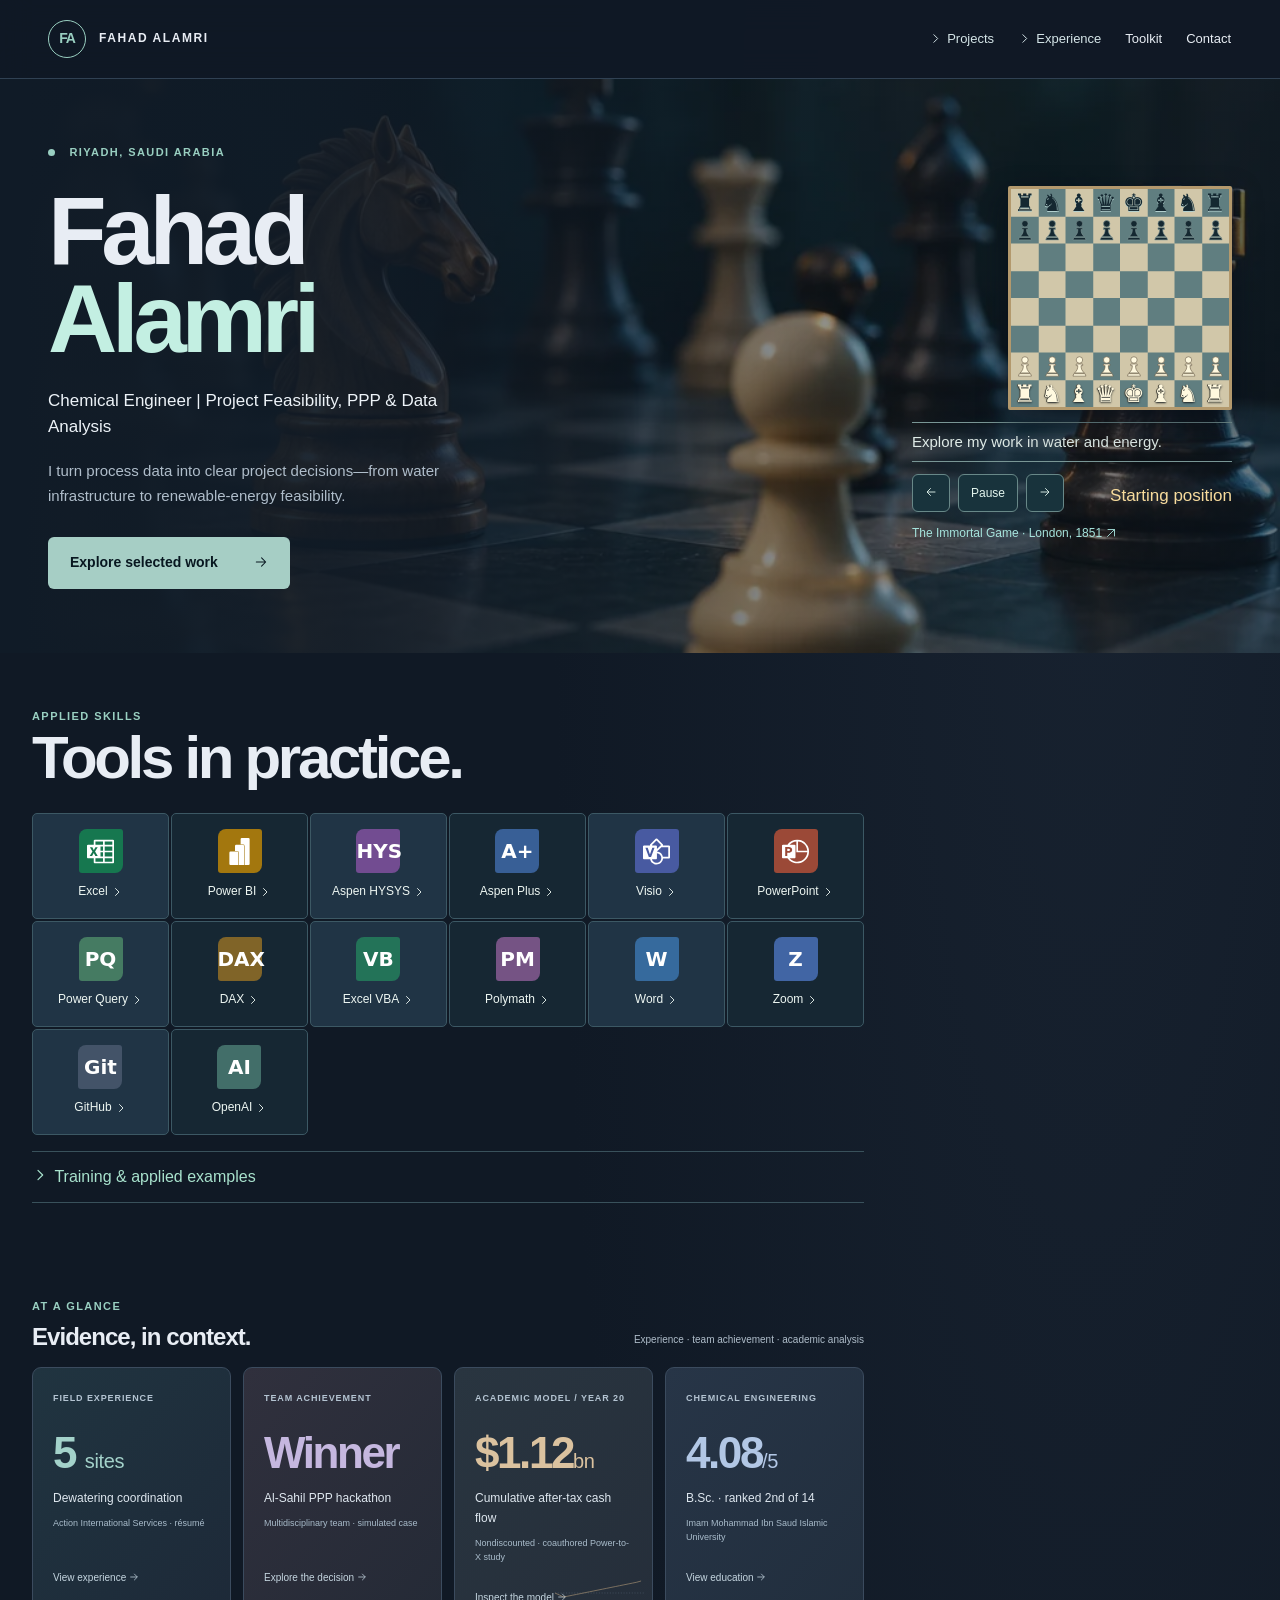
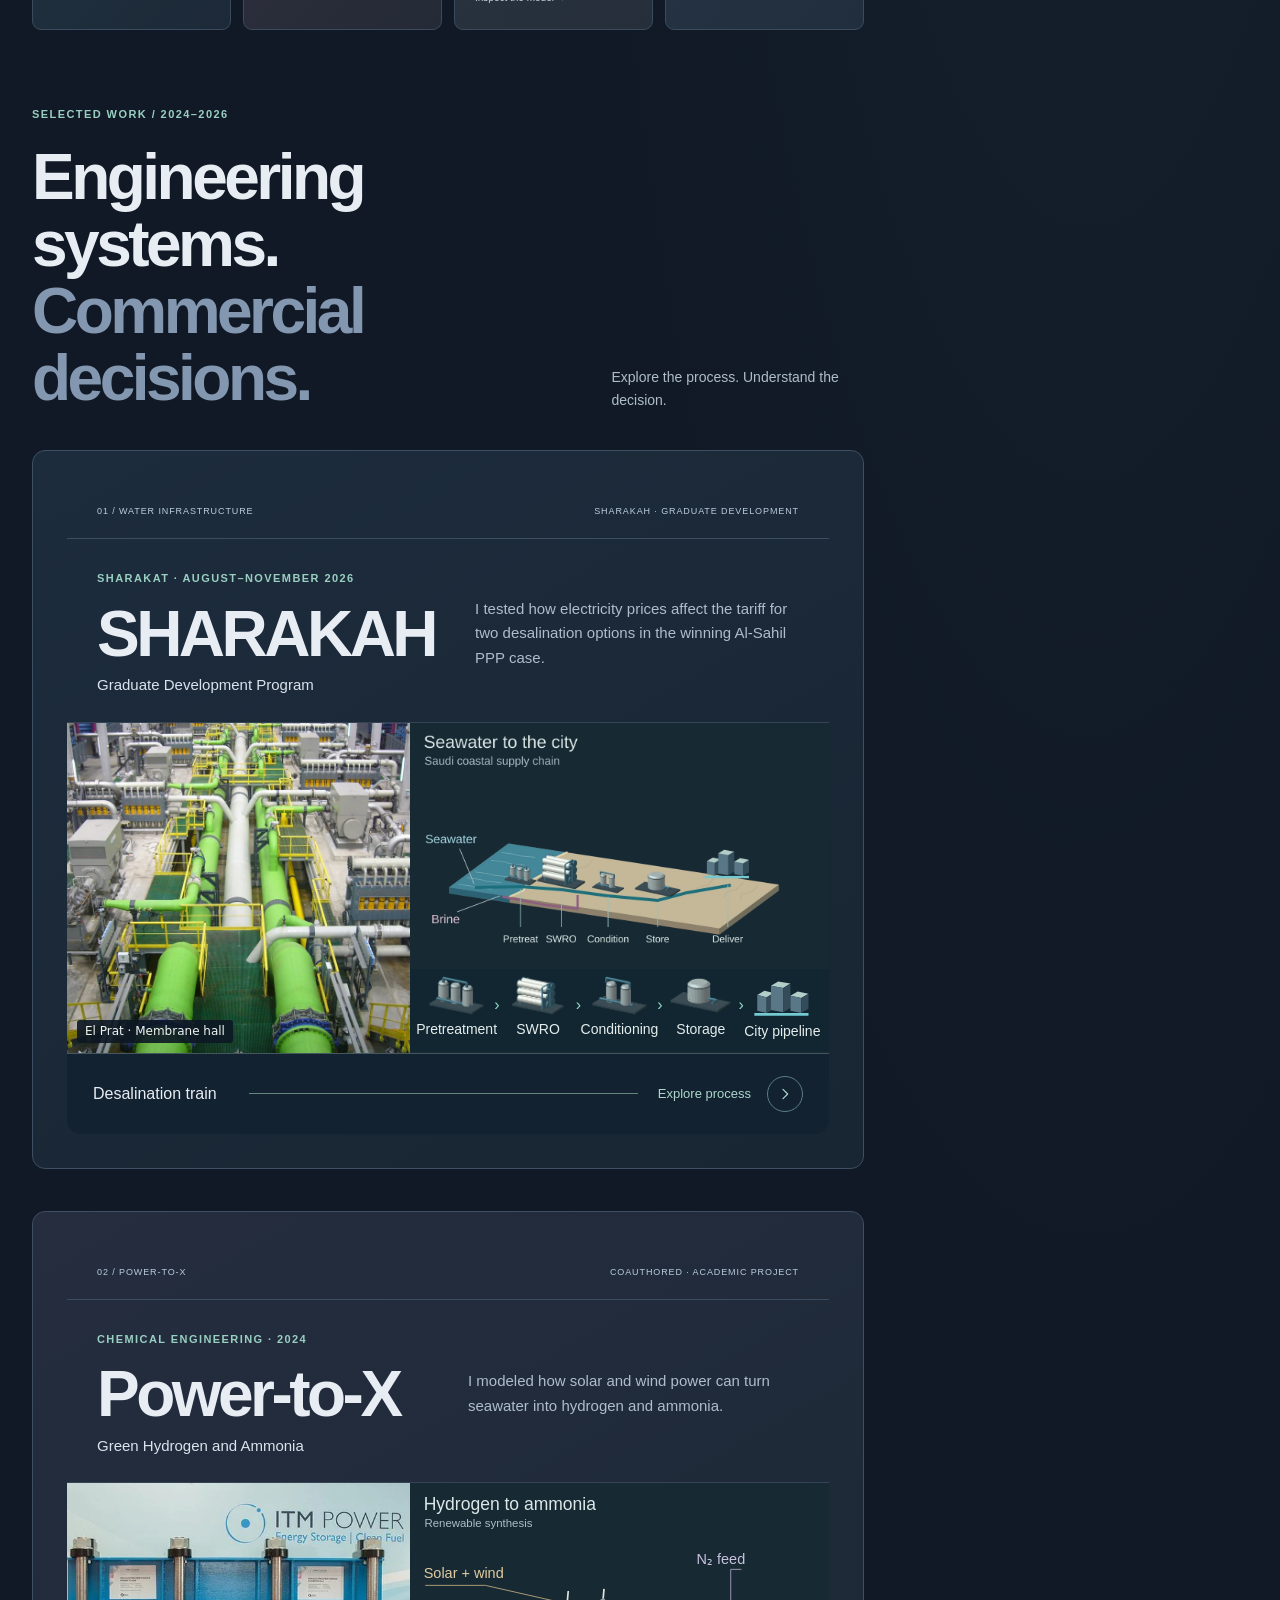
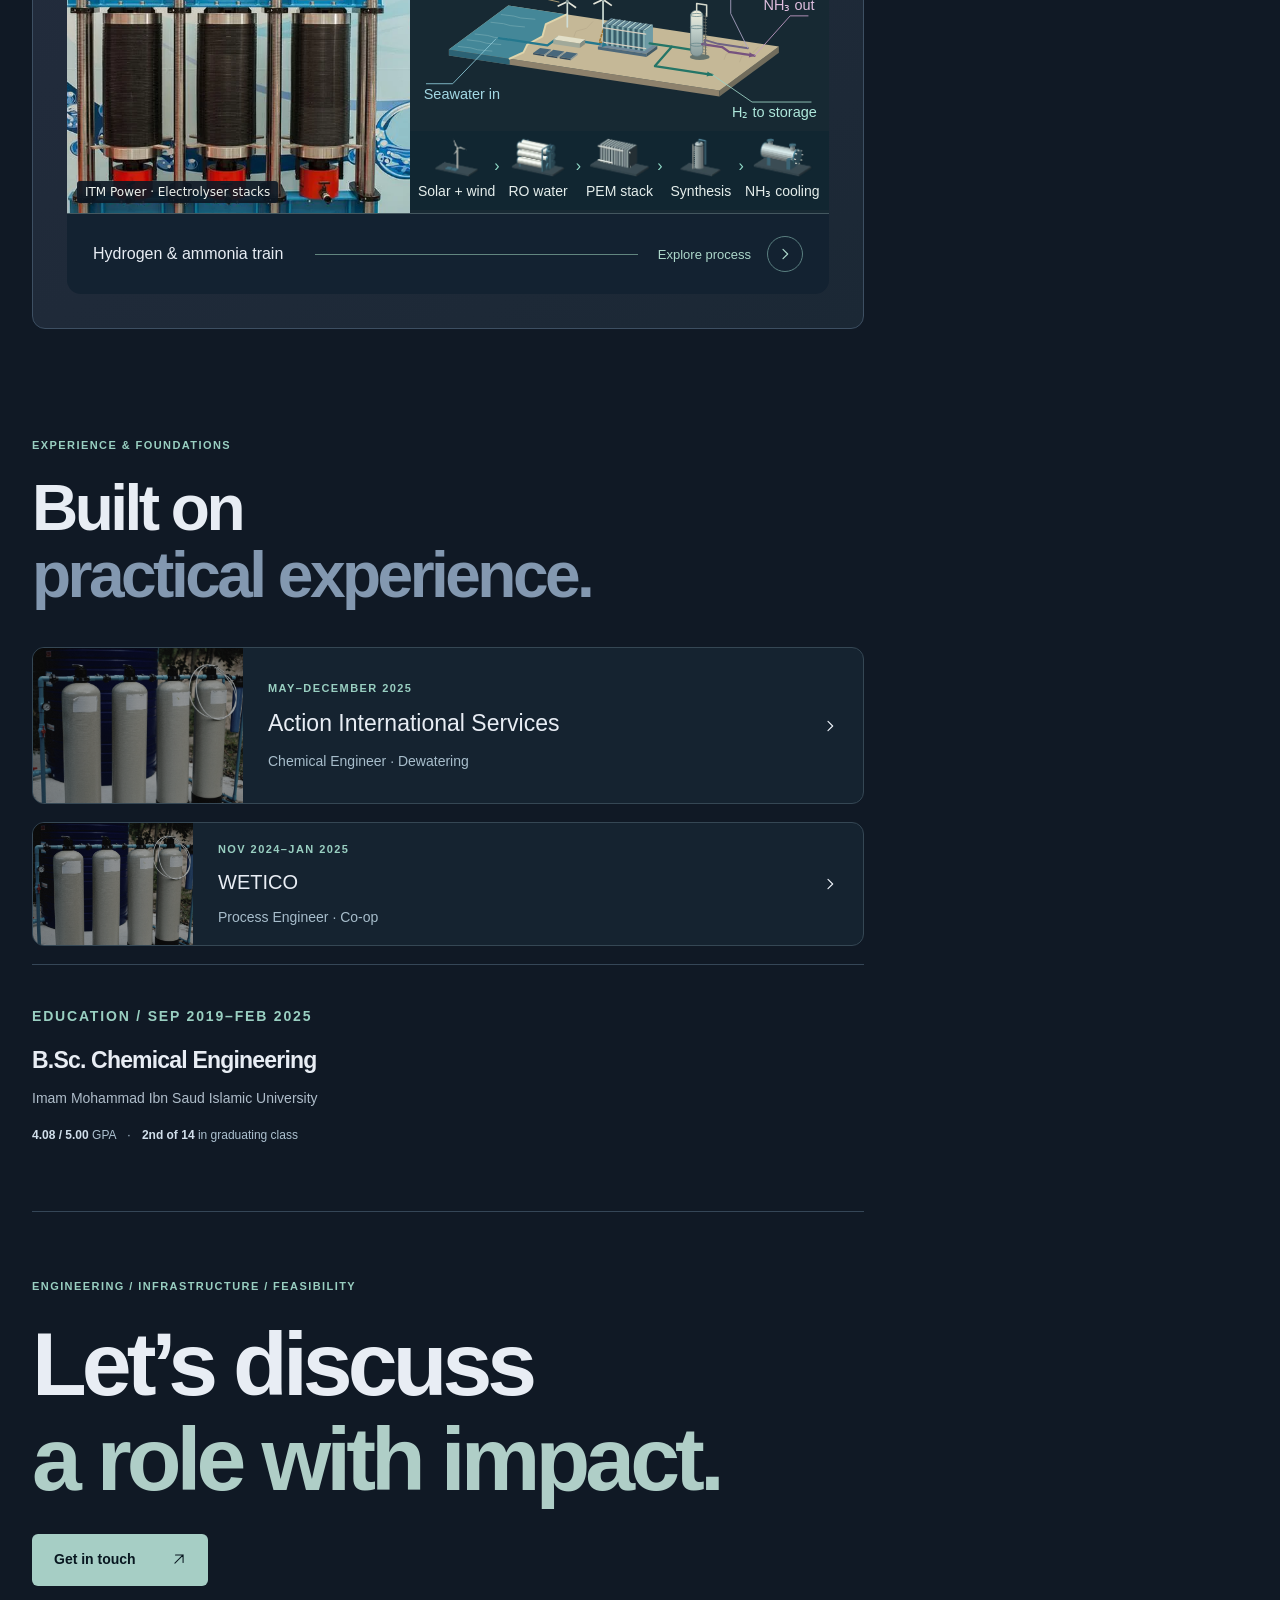
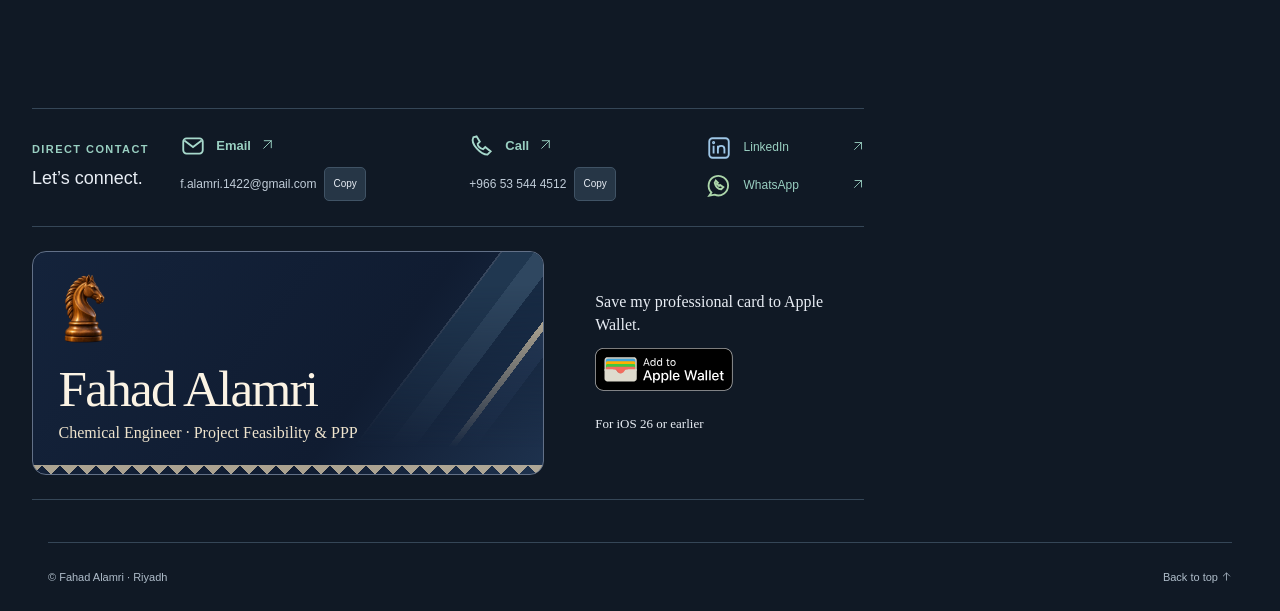
==== index.html @ 78054b1b "Publish signed F-15 Wallet poster and preserve classic iPhone download" ====
<!DOCTYPE html>

<html lang="en"><head><script src="./assets/js/site-config.js"></script><meta charset="utf-8"/><meta content="width=device-width,initial-scale=1,viewport-fit=cover" name="viewport"/><meta content="#080f1a" name="theme-color"/><meta content="Fahad Alamri — chemical engineering, water infrastructure, PPP and project feasibility. Explore selected work and interactive case models." name="description"/><title>Fahad Alamri | Portfolio</title><link href="./assets/css/portfolio.css" rel="stylesheet"/><script defer="" src="./assets/js/explorers.js"></script><link href="./assets/css/executive.css" rel="stylesheet"/><script defer="" src="./assets/study/equipment.js"></script><link href="./assets/icons/knight-180.png" rel="apple-touch-icon" sizes="180x180"/><link href="./assets/icons/favicon-32.png?v=fa2" rel="icon" sizes="32x32" type="image/png"/><link href="./assets/icons/favicon.svg?v=fa2" rel="icon" sizes="any" type="image/svg+xml"/><link href="./site.webmanifest?v=knight1" rel="manifest"/><meta content="Fahad Alamri" name="apple-mobile-web-app-title"/><meta content="website" property="og:type"/><meta content="Fahad Alamri" property="og:site_name"/><meta content="Engineering, infrastructure &amp; feasibility" property="og:title"/><meta content="Explore Fahad Alamri’s work in water infrastructure, PPP feasibility and Power-to-X through interactive process maps and case models." property="og:description"/><meta content="https://fahad-alamri-e.github.io/F.A-Portfolio/" property="og:url"/><meta content="https://fahad-alamri-e.github.io/F.A-Portfolio/assets/atlas/chess-1024.webp" property="og:image"/><meta content="1024" property="og:image:width"/><meta content="508" property="og:image:height"/><meta content="Chess pieces on a board in midgame" property="og:image:alt"/><meta content="summary_large_image" name="twitter:card"/><meta content="Fahad Alamri · Engineering &amp; Feasibility" name="twitter:title"/><meta content="https://fahad-alamri-e.github.io/F.A-Portfolio/assets/atlas/chess-1024.webp" name="twitter:image"/><link href="./assets/css/motion.css" rel="stylesheet"/><script defer="" src="./assets/atlas/models.js"></script><link rel="stylesheet" href="./assets/atlas/coastal.css"><link rel="stylesheet" href="./assets/study/refined.css?v=menu1"><script defer src="./assets/study/refined.js?v=menu1"></script><link rel="stylesheet" href="./assets/wallet/card.css?v=knight1">
</head>
<body id="top"><a class="skip" href="#main">Skip to content</a><div aria-hidden="true" class="scroll-object"><svg viewBox="0 0 300 300"><g fill="none" id="scroll-geometry" stroke="currentColor" stroke-width="1.5"><path d="m150 35 95 55v110l-95 55-95-55V90Zm0 0v110m95-55-95 55-95-55m95 55v110"></path><circle cx="150" cy="145" r="90"></circle><path d="M40 230Q90 60 150 145T260 60"></path></g><text fill="currentColor" font-size="18" id="scroll-equation" x="35" y="285">Σṁin − Σṁout = dM/dt</text></svg></div><header><a aria-label="Fahad Alamri, top" class="brand" href="#top"><span class="monogram">FA</span><span>FAHAD ALAMRI</span></a><button class="mobile-menu" type="button" aria-label="Open menu" aria-expanded="false" aria-controls="portfolio-nav"><svg class="ui-icon icon-menu" aria-hidden="true" focusable="false"><use href="./assets/study/navigation.svg#menu"></use></svg><svg class="ui-icon icon-close" aria-hidden="true" focusable="false"><use href="./assets/study/navigation.svg#close"></use></svg></button><nav id="portfolio-nav" aria-label="Main navigation"><details><summary><svg class="ui-icon icon-chevron" aria-hidden="true" focusable="false"><use href="./assets/study/navigation.svg#chevron"></use></svg>Projects</summary><div><a data-open-project href="#sharakah">Al-Sahil PPP</a><a data-open-project href="#power-to-x">Power-to-X</a></div></details><details><summary><svg class="ui-icon icon-chevron" aria-hidden="true" focusable="false"><use href="./assets/study/navigation.svg#chevron"></use></svg>Experience</summary><div><a href="#action">Action International</a><a href="#wetico">WETICO</a></div></details><a href="#toolkit">Toolkit</a><a href="#contact">Contact</a></nav></header>
<main id="main"><section class="hero wrap match-hero"><div><p class="eyebrow"><span class="dot"></span> RIYADH, SAUDI ARABIA</p><h1>Fahad<br/><span>Alamri</span></h1><p class="headline">Chemical Engineer | Project Feasibility, PPP &amp; Data Analysis</p><p class="intro">I turn process data into clear project decisions—from water infrastructure to renewable-energy feasibility.</p><a class="button primary" href="#work">Explore selected work <span><svg class="ui-icon icon-right" aria-hidden="true" focusable="false"><use href="./assets/study/navigation.svg#right"></use></svg></span></a></div><aside class="replay"><div id="board" role="img" aria-label="Chess replay"></div><p class="hero-caption">Explore my work in water and energy.</p><div class="playbar"><button id="prev" aria-label="Previous move"><svg class="ui-icon icon-left" aria-hidden="true" focusable="false"><use href="./assets/study/navigation.svg#left"></use></svg></button><button id="toggle">Pause</button><button id="next" aria-label="Next move"><svg class="ui-icon icon-right" aria-hidden="true" focusable="false"><use href="./assets/study/navigation.svg#right"></use></svg></button><output id="notation"></output></div><a class="game-credit" href="https://www.chessworld.net/chessclubs/openingguide/immortal-game.asp">The Immortal Game · London, 1851 <svg class="ui-icon icon-external" aria-hidden="true" focusable="false"><use href="./assets/study/navigation.svg#external"></use></svg></a></aside></section>
<section class="wrap workshop" id="toolkit"><p class="eyebrow">APPLIED SKILLS</p><h2>Tools in practice.</h2><div class="toolgrid"></div><details class="training-note" id="training"><summary><svg class="ui-icon icon-chevron" aria-hidden="true" focusable="false"><use href="./assets/study/navigation.svg#chevron"></use></svg>Training &amp; applied examples</summary><p>PPP, contract and procurement management, and financial modeling with Excel and Power BI.</p><p>Five Zoom sessions covered Excel, Power BI, data analysis, reporting and dashboards.</p><dl><dt>Transactions tracker</dt><dd>Excel VBA timestamps, row controls and monthly status totals.</dd><dt>Workplace risk</dt><dd>A 5 × 5 likelihood–severity matrix for comparing initial and residual risk.</dd><dt>AI providers</dt><dd>OpenAI · Anthropic · Google</dd></dl></details></section><section aria-labelledby="snapshot-title" class="executive wrap"><div class="dashboard-top"><div><p class="eyebrow">AT A GLANCE</p><h2 id="snapshot-title">Evidence, in context.</h2></div><p>Experience · team achievement · academic analysis</p></div><div class="bento"><a class="bento-card experience-proof" href="#experience"><span class="micro-label">FIELD EXPERIENCE</span><strong>5 <small>sites</small></strong><p>Dewatering coordination</p><span class="source-note">Action International Services · résumé</span><span class="card-link">View experience <svg class="ui-icon icon-right" aria-hidden="true" focusable="false"><use href="./assets/study/navigation.svg#right"></use></svg></span></a><a class="bento-card award-proof" href="#sharakah"><span class="micro-label">TEAM ACHIEVEMENT</span><strong>Winner</strong><p>Al-Sahil PPP hackathon</p><span class="source-note">Multidisciplinary team · simulated case</span><span class="card-link">Explore the decision <svg class="ui-icon icon-right" aria-hidden="true" focusable="false"><use href="./assets/study/navigation.svg#right"></use></svg></span></a><a class="bento-card model-proof" href="#power-to-x"><span class="micro-label">ACADEMIC MODEL / YEAR 20</span><strong>$1.12<small>bn</small></strong><p>Cumulative after-tax cash flow</p><span class="source-note">Nondiscounted · coauthored Power-to-X study</span><svg aria-hidden="true" class="mini-trend" viewBox="0 0 230 45"><path class="zero" d="M0 32.70H230"></path><path d="M0.00,32.78 11.00,37.69 22.00,43.00 33.00,40.78 44.00,38.55 55.00,36.33 66.00,34.11 77.00,31.88 88.00,29.66 99.00,27.44 110.00,25.21 121.00,22.99 132.00,20.77 143.00,18.54 154.00,16.32 165.00,14.10 176.00,11.87 187.00,9.65 198.00,7.43 209.00,5.20 220.00,2.00"></path></svg><span class="card-link">Inspect the model <svg class="ui-icon icon-right" aria-hidden="true" focusable="false"><use href="./assets/study/navigation.svg#right"></use></svg></span></a><a class="bento-card education-proof" href="#education"><span class="micro-label">CHEMICAL ENGINEERING</span><strong>4.08<small>/5</small></strong><p>B.Sc. · ranked 2nd of 14</p><span class="source-note">Imam Mohammad Ibn Saud Islamic University</span><span class="card-link">View education <svg class="ui-icon icon-right" aria-hidden="true" focusable="false"><use href="./assets/study/navigation.svg#right"></use></svg></span></a></div></section>
<section class="work wrap" id="work"><div class="section-heading"><div><p class="eyebrow">SELECTED WORK / 2024–2026</p><h2>Engineering systems.<br/><span class="muted">Commercial decisions.</span></h2></div><p>Explore the process. Understand the decision.</p></div>
<article class="project water" id="sharakah"><div class="project-overline"><span>01 / WATER INFRASTRUCTURE</span><span>SHARAKAH · GRADUATE DEVELOPMENT</span></div><div class="project-intro"><div><p class="eyebrow">SHARAKAT · AUGUST–NOVEMBER 2026</p><h3>SHARAKAH</h3><p class="subtitle">Graduate Development Program</p></div><div><p>I tested how electricity prices affect the tariff for two desalination options in the winning Al-Sahil PPP case.</p><div class="tags"><span>PPP feasibility</span><span>Excel modeling</span><span>Power BI</span></div></div></div>
<details class="project-expand" id="water-case"><summary class="project-cover"><span class="cover-media"><img loading="lazy" decoding="async" width="960" height="720" src="./assets/atlas/el-prat-960.webp" srcset="./assets/atlas/el-prat-480.webp 480w, ./assets/atlas/el-prat-960.webp 960w" sizes="(max-width:650px) 94vw, 540px" alt="Reverse osmosis pressure vessels and feed piping inside the El Prat desalination plant."><span class="photo-caption">El Prat · Membrane hall</span></span><span class="cover-sculpture"><img width="550" height="320" loading="lazy" decoding="async" src="./assets/study/supply-view.webp" alt="Saudi coastal concept showing seawater entering a reverse-osmosis membrane rack, treated water delivery and brine discharge."><span class="plant-line"><span><img src="./assets/study/pretreat.svg" loading="lazy" alt=""><b>Pretreatment</b></span><span><img src="./assets/study/membrane.svg" loading="lazy" alt=""><b>SWRO</b></span><span><img src="./assets/study/finish.svg" loading="lazy" alt=""><b>Conditioning</b></span><span><img src="./assets/study/delivery.svg" loading="lazy" alt=""><b>Storage</b></span><span><img src="./assets/study/city.svg" loading="lazy" alt=""><b>City pipeline</b></span></span></span><span class="cover-footer"><span>Desalination train</span><span class="cover-action"><span class="closed-word">Explore process</span><span class="open-word">Close process</span><b aria-hidden="true" class="plus"><svg class="ui-icon icon-chevron" aria-hidden="true" focusable="false"><use href="./assets/study/navigation.svg#chevron"></use></svg></b></span></span></summary><div class="project-interior"><section class="scene-reading"><h4>Seawater reverse osmosis</h4><p>Pressurized seawater passes through a membrane bank. The permeate goes to conditioning, storage and delivery to the off-taker. The concentrate carries the rejected salt.</p><details class="scene-notes"><summary><svg class="ui-icon icon-chevron" aria-hidden="true" focusable="false"><use href="./assets/study/navigation.svg#chevron"></use></svg>Explore the Saudi setting &amp; streams</summary><img class="country-view" loading="lazy" width="560" height="335" src="./assets/atlas/saudi-coast.svg" alt="Saudi Arabia between the Red Sea to the west and the Arabian Gulf to the east."><p><a href="https://energyrecovery.com/pressure-exchangers/high-pressure-px/">High-pressure PX equipment reference <svg class="ui-icon icon-external" aria-hidden="true" focusable="false"><use href="./assets/study/navigation.svg#external"></use></svg></a></p><p>The Saudi Water Academy supply-chain reference connects production, transmission, storage and distribution. The Al-Sahil case focuses on production and delivery to the off-taker.</p><p>Saudi Arabia provides the geographic reference. The scene illustrates a coastal concept and represents no specific site.</p><p>Reference photograph · <a href="https://commons.wikimedia.org/wiki/File:Reverse_osmosis_desalination_plant.JPG">El Prat · Membrane hall by James Grellier <svg class="ui-icon icon-external" aria-hidden="true" focusable="false"><use href="./assets/study/navigation.svg#external"></use></svg></a>. <a href="https://creativecommons.org/licenses/by-sa/3.0/">CC BY-SA 3.0 <svg class="ui-icon icon-external" aria-hidden="true" focusable="false"><use href="./assets/study/navigation.svg#external"></use></svg></a>. Cropped and resized.</p></details></section><div class="project-proof"><div><span>CHALLENGE</span><p>Choose a desalination option for a simulated PPP.</p></div><div><span>MY WORK</span><p><strong>Excel electricity-price sensitivity</strong> on water tariffs.</p></div><div><span>TEAM OUTCOME</span><p><strong>Recommended A · won the hackathon.</strong></p></div></div><section aria-label="Interactive water process" class="process-explorer" data-process="water" id="water-process"><div class="diagram-heading"><div><p class="eyebrow">INTERACTIVE PROCESS MAP</p><h4>From seawater to the off-taker.</h4></div></div><div aria-label="Desalination option" class="option-switch" role="group"><button aria-pressed="true" data-option="a" type="button">A · Conventional SWRO</button><button aria-pressed="false" data-option="b" type="button">B · Expanded modular SWRO</button></div><div class="stream-legend"><span class="legend-water">Water</span><span class="legend-energy">Electricity / recovered energy</span><span class="legend-brine">Concentrate</span></div><p class="map-hint">Select equipment to see its role.</p><div class="process-canvas"><svg aria-label="water process, select equipment for details" class="technical-svg desktop-flow" role="group" viewBox="0 0 1110 550" xmlns="http://www.w3.org/2000/svg"><defs><marker id="water-d-water" markerHeight="7" markerWidth="7" orient="auto" refX="6" refY="3.5"><path d="M0 0 7 3.5 0 7Z" fill="#8bc9df"></path></marker><marker id="water-d-energy" markerHeight="7" markerWidth="7" orient="auto" refX="6" refY="3.5"><path d="M0 0 7 3.5 0 7Z" fill="#d9b889"></path></marker><marker id="water-d-hydrogen" markerHeight="7" markerWidth="7" orient="auto" refX="6" refY="3.5"><path d="M0 0 7 3.5 0 7Z" fill="#91c9bc"></path></marker><marker id="water-d-nitrogen" markerHeight="7" markerWidth="7" orient="auto" refX="6" refY="3.5"><path d="M0 0 7 3.5 0 7Z" fill="#aaa8d8"></path></marker><marker id="water-d-product" markerHeight="7" markerWidth="7" orient="auto" refX="6" refY="3.5"><path d="M0 0 7 3.5 0 7Z" fill="#c5aad5"></path></marker><marker id="water-d-brine" markerHeight="7" markerWidth="7" orient="auto" refX="6" refY="3.5"><path d="M0 0 7 3.5 0 7Z" fill="#b397a8"></path></marker></defs><path class="pipe water" d="M180 269H203" data-stream="water" fill="none" marker-end="url(#water-d-water)" stroke="#8bc9df" stroke-width="2"></path><path class="flow-pulse" d="M180 269H203" data-stream="water" fill="none" stroke="#8bc9df" stroke-width="3"></path><path class="pipe water" d="M360 269H383" data-stream="water" fill="none" marker-end="url(#water-d-water)" stroke="#8bc9df" stroke-width="2"></path><path class="flow-pulse" d="M360 269H383" data-stream="water" fill="none" stroke="#8bc9df" stroke-width="3"></path><path class="pipe water" d="M540 269H563" data-stream="water" fill="none" marker-end="url(#water-d-water)" stroke="#8bc9df" stroke-width="2"></path><path class="flow-pulse" d="M540 269H563" data-stream="water" fill="none" stroke="#8bc9df" stroke-width="3"></path><path class="pipe water" d="M720 269H743" data-stream="water" fill="none" marker-end="url(#water-d-water)" stroke="#8bc9df" stroke-width="2"></path><path class="flow-pulse" d="M720 269H743" data-stream="water" fill="none" stroke="#8bc9df" stroke-width="3"></path><path class="pipe water" d="M900 269H923" data-stream="water" fill="none" marker-end="url(#water-d-water)" stroke="#8bc9df" stroke-width="2"></path><path class="flow-pulse" d="M900 269H923" data-stream="water" fill="none" stroke="#8bc9df" stroke-width="3"></path><path class="pipe energy" d="M465 148V213" data-stream="energy" fill="none" marker-end="url(#water-d-energy)" stroke="#d9b889" stroke-width="2"></path><path class="flow-pulse" d="M465 148V213" data-stream="energy" fill="none" stroke="#d9b889" stroke-width="3"></path><path class="pipe brine" d="M645 318V393" data-stream="brine" fill="none" marker-end="url(#water-d-brine)" stroke="#b397a8" stroke-width="2"></path><path class="flow-pulse" d="M645 318V393" data-stream="brine" fill="none" stroke="#b397a8" stroke-width="3"></path><path class="pipe brine" d="M720 449H923" data-stream="brine" fill="none" marker-end="url(#water-d-brine)" stroke="#b397a8" stroke-width="2"></path><path class="flow-pulse" d="M720 449H923" data-stream="brine" fill="none" stroke="#b397a8" stroke-width="3"></path><path class="pipe energy" d="M570 449H465V325" data-stream="energy" fill="none" marker-end="url(#water-d-energy)" stroke="#d9b889" stroke-width="2"></path><path class="flow-pulse" d="M570 449H465V325" data-stream="energy" fill="none" stroke="#d9b889" stroke-width="3"></path><text class="flow-note" x="30" y="190">SEAWATER</text><text class="flow-note" x="750" y="365">PERMEATE → POTABLE WATER</text><g aria-label="Seawater intake: show process details" class="equipment" data-unit="intake" role="button" style="--unit:#8bc9df" tabindex="0" transform="translate(30,220)"><rect class="equipment-hit" width="150" height="98" rx="8"/><image href="./assets/study/intake.svg" x="18" width="110" height="55"/><text class="unit-title" x="12" y="64">Seawater intake</text><text class="unit-sub" x="12" y="83">Source water</text></g><g aria-label="Pretreatment: show process details" class="equipment" data-unit="pretreat" role="button" style="--unit:#8bc9df" tabindex="0" transform="translate(210,220)"><rect class="equipment-hit" width="150" height="98" rx="8"/><image href="./assets/study/pretreat.svg" x="18" width="110" height="55"/><text class="unit-title" x="12" y="64">Pretreatment</text><text class="unit-sub" x="12" y="83">Protect membranes</text></g><g aria-label="High-pressure pump: show process details" class="equipment" data-unit="pressure" role="button" style="--unit:#d9b889" tabindex="0" transform="translate(390,220)"><rect class="equipment-hit" width="150" height="98" rx="8"/><image href="./assets/study/pressure.svg" x="18" width="110" height="55"/><text class="unit-title" x="12" y="64">High-pressure pump</text><text class="unit-sub" x="12" y="83">Drive separation</text></g><g aria-label="SWRO membranes: show process details" class="equipment" data-unit="membrane"" role="button" style="--unit:#8bc9df" tabindex="0" transform="translate(570,220)"><rect class="equipment-hit" width="150" height="98" rx="8"/><image href="./assets/study/membrane.svg" x="18" width="110" height="55"/><text class="unit-title" x="12" y="64">SWRO membranes</text><text class="unit-sub" x="12" y="83">Salt separation</text></g><g aria-label="Post-treatment: show process details" class="equipment" data-unit="finish" role="button" style="--unit:#8bc9df" tabindex="0" transform="translate(750,220)"><rect class="equipment-hit" width="150" height="98" rx="8"/><image href="./assets/study/finish.svg" x="18" width="110" height="55"/><text class="unit-title" x="12" y="64">Post-treatment</text><text class="unit-sub" x="12" y="83">Water quality</text></g><g aria-label="Storage &amp; delivery: show process details" class="equipment" data-unit="delivery" role="button" style="--unit:#c5aad5" tabindex="0" transform="translate(930,220)"><rect class="equipment-hit" width="150" height="98" rx="8"/><image href="./assets/study/delivery.svg" x="18" width="110" height="55"/><text class="unit-title" x="12" y="64">Storage &amp; delivery</text><text class="unit-sub" x="12" y="83">Off-taker interface</text></g><g aria-label="Electricity supply: show process details" class="equipment" data-unit="power" role="button" style="--unit:#d9b889" tabindex="0" transform="translate(390,50)"><rect class="equipment-hit" width="150" height="98" rx="8"/><image href="./assets/study/power.svg" x="18" width="110" height="55"/><text class="unit-title" x="12" y="64">Electricity supply</text><text class="unit-sub" x="12" y="83">Tariff sensitivity</text></g><g aria-label="Energy recovery: show process details" class="equipment" data-unit="recovery" role="button" style="--unit:#d9b889" tabindex="0" transform="translate(570,400)"><rect class="equipment-hit" width="150" height="98" rx="8"/><image href="./assets/study/recovery.svg" x="18" width="110" height="55"/><text class="unit-title" x="12" y="64">Energy recovery</text><text class="unit-sub" x="12" y="83">Recover brine pressure</text></g><g aria-label="Concentrate outfall: show process details" class="equipment" data-unit="outfall" role="button" style="--unit:#b397a8" tabindex="0" transform="translate(930,400)"><rect class="equipment-hit" width="150" height="98" rx="8"/><image href="./assets/study/outfall.svg" x="18" width="110" height="55"/><text class="unit-title" x="12" y="64">Concentrate outfall</text><text class="unit-sub" x="12" y="83">Environmental controls</text></g></svg><svg aria-label="water process, select equipment for details" class="technical-svg mobile-flow" role="group" viewBox="0 0 455 930" xmlns="http://www.w3.org/2000/svg"><defs><marker id="water-m-water" markerHeight="7" markerWidth="7" orient="auto" refX="6" refY="3.5"><path d="M0 0 7 3.5 0 7Z" fill="#8bc9df"></path></marker><marker id="water-m-energy" markerHeight="7" markerWidth="7" orient="auto" refX="6" refY="3.5"><path d="M0 0 7 3.5 0 7Z" fill="#d9b889"></path></marker><marker id="water-m-hydrogen" markerHeight="7" markerWidth="7" orient="auto" refX="6" refY="3.5"><path d="M0 0 7 3.5 0 7Z" fill="#91c9bc"></path></marker><marker id="water-m-nitrogen" markerHeight="7" markerWidth="7" orient="auto" refX="6" refY="3.5"><path d="M0 0 7 3.5 0 7Z" fill="#aaa8d8"></path></marker><marker id="water-m-product" markerHeight="7" markerWidth="7" orient="auto" refX="6" refY="3.5"><path d="M0 0 7 3.5 0 7Z" fill="#c5aad5"></path></marker><marker id="water-m-brine" markerHeight="7" markerWidth="7" orient="auto" refX="6" refY="3.5"><path d="M0 0 7 3.5 0 7Z" fill="#b397a8"></path></marker></defs><path class="pipe water" d="M185 99H238" data-stream="water" fill="none" marker-end="url(#water-m-water)" stroke="#8bc9df" stroke-width="2"></path><path class="flow-pulse" d="M185 99H238" data-stream="water" fill="none" stroke="#8bc9df" stroke-width="3"></path><path class="pipe water" d="M320 148V190H110V223" data-stream="water" fill="none" marker-end="url(#water-m-water)" stroke="#8bc9df" stroke-width="2"></path><path class="flow-pulse" d="M320 148V190H110V223" data-stream="water" fill="none" stroke="#8bc9df" stroke-width="3"></path><path class="pipe water" d="M185 279H238" data-stream="water" fill="none" marker-end="url(#water-m-water)" stroke="#8bc9df" stroke-width="2"></path><path class="flow-pulse" d="M185 279H238" data-stream="water" fill="none" stroke="#8bc9df" stroke-width="3"></path><path class="pipe water" d="M320 328V370H110V403" data-stream="water" fill="none" marker-end="url(#water-m-water)" stroke="#8bc9df" stroke-width="2"></path><path class="flow-pulse" d="M320 328V370H110V403" data-stream="water" fill="none" stroke="#8bc9df" stroke-width="3"></path><path class="pipe water" d="M185 459H238" data-stream="water" fill="none" marker-end="url(#water-m-water)" stroke="#8bc9df" stroke-width="2"></path><path class="flow-pulse" d="M185 459H238" data-stream="water" fill="none" stroke="#8bc9df" stroke-width="3"></path><path class="pipe energy" d="M35 639H15V279H28" data-stream="energy" fill="none" marker-end="url(#water-m-energy)" stroke="#d9b889" stroke-width="2"></path><path class="flow-pulse" d="M35 639H15V279H28" data-stream="energy" fill="none" stroke="#d9b889" stroke-width="3"></path><path class="pipe brine" d="M395 279H430V560H320V583" data-stream="brine" fill="none" marker-end="url(#water-m-brine)" stroke="#b397a8" stroke-width="2"></path><path class="flow-pulse" d="M395 279H430V560H320V583" data-stream="brine" fill="none" stroke="#b397a8" stroke-width="3"></path><path class="pipe brine" d="M320 688V763" data-stream="brine" fill="none" marker-end="url(#water-m-brine)" stroke="#b397a8" stroke-width="2"></path><path class="flow-pulse" d="M320 688V763" data-stream="brine" fill="none" stroke="#b397a8" stroke-width="3"></path><path class="pipe energy" d="M245 639H220V350H110V335" data-stream="energy" fill="none" marker-end="url(#water-m-energy)" stroke="#d9b889" stroke-width="2"></path><path class="flow-pulse" d="M245 639H220V350H110V335" data-stream="energy" fill="none" stroke="#d9b889" stroke-width="3"></path><text class="flow-note" x="35" y="30">SEAWATER</text><text class="flow-note" x="35" y="390">PERMEATE</text><g aria-label="Seawater intake: show process details" class="equipment" data-unit="intake" role="button" style="--unit:#8bc9df" tabindex="0" transform="translate(35,50)"><rect class="equipment-hit" width="150" height="98" rx="8"/><image href="./assets/study/intake.svg" x="18" width="110" height="55"/><text class="unit-title" x="12" y="64">Seawater intake</text><text class="unit-sub" x="12" y="83">Source water</text></g><g aria-label="Pretreatment: show process details" class="equipment" data-unit="pretreat" role="button" style="--unit:#8bc9df" tabindex="0" transform="translate(245,50)"><rect class="equipment-hit" width="150" height="98" rx="8"/><image href="./assets/study/pretreat.svg" x="18" width="110" height="55"/><text class="unit-title" x="12" y="64">Pretreatment</text><text class="unit-sub" x="12" y="83">Protect membranes</text></g><g aria-label="High-pressure pump: show process details" class="equipment" data-unit="pressure" role="button" style="--unit:#d9b889" tabindex="0" transform="translate(35,230)"><rect class="equipment-hit" width="150" height="98" rx="8"/><image href="./assets/study/pressure.svg" x="18" width="110" height="55"/><text class="unit-title" x="12" y="64">High-pressure pump</text><text class="unit-sub" x="12" y="83">Drive separation</text></g><g aria-label="SWRO membranes: show process details" class="equipment" data-unit="membrane"" role="button" style="--unit:#8bc9df" tabindex="0" transform="translate(245,230)"><rect class="equipment-hit" width="150" height="98" rx="8"/><image href="./assets/study/membrane.svg" x="18" width="110" height="55"/><text class="unit-title" x="12" y="64">SWRO membranes</text><text class="unit-sub" x="12" y="83">Salt separation</text></g><g aria-label="Post-treatment: show process details" class="equipment" data-unit="finish" role="button" style="--unit:#8bc9df" tabindex="0" transform="translate(35,410)"><rect class="equipment-hit" width="150" height="98" rx="8"/><image href="./assets/study/finish.svg" x="18" width="110" height="55"/><text class="unit-title" x="12" y="64">Post-treatment</text><text class="unit-sub" x="12" y="83">Water quality</text></g><g aria-label="Storage &amp; delivery: show process details" class="equipment" data-unit="delivery" role="button" style="--unit:#c5aad5" tabindex="0" transform="translate(245,410)"><rect class="equipment-hit" width="150" height="98" rx="8"/><image href="./assets/study/delivery.svg" x="18" width="110" height="55"/><text class="unit-title" x="12" y="64">Storage &amp; delivery</text><text class="unit-sub" x="12" y="83">Off-taker interface</text></g><g aria-label="Electricity supply: show process details" class="equipment" data-unit="power" role="button" style="--unit:#d9b889" tabindex="0" transform="translate(35,590)"><rect class="equipment-hit" width="150" height="98" rx="8"/><image href="./assets/study/power.svg" x="18" width="110" height="55"/><text class="unit-title" x="12" y="64">Electricity supply</text><text class="unit-sub" x="12" y="83">Tariff sensitivity</text></g><g aria-label="Energy recovery: show process details" class="equipment" data-unit="recovery" role="button" style="--unit:#d9b889" tabindex="0" transform="translate(245,590)"><rect class="equipment-hit" width="150" height="98" rx="8"/><image href="./assets/study/recovery.svg" x="18" width="110" height="55"/><text class="unit-title" x="12" y="64">Energy recovery</text><text class="unit-sub" x="12" y="83">Recover brine pressure</text></g><g aria-label="Concentrate outfall: show process details" class="equipment" data-unit="outfall" role="button" style="--unit:#b397a8" tabindex="0" transform="translate(245,770)"><rect class="equipment-hit" width="150" height="98" rx="8"/><image href="./assets/study/outfall.svg" x="18" width="110" height="55"/><text class="unit-title" x="12" y="64">Concentrate outfall</text><text class="unit-sub" x="12" y="83">Environmental controls</text></g></svg></div><div class="diagram-bottom"><div aria-live="polite" class="unit-inspector"><strong>Seawater intake</strong><p>The feed enters the treatment chain. Select a piece of equipment to explore its role and the decision it informs.</p></div><div class="process-readout"><span class="micro-label" id="water-option-label">OPTION A / CONVENTIONAL SWRO</span><div class="readout-values"><p><strong id="process-intensity">3.20</strong><span>kWh/m³ · electricity intensity</span></p><p><strong id="process-tariff">7.30</strong><span>SAR/m³ · at SAR 0.28/kWh</span></p></div><p id="option-note">Full capacity from the start; lower modeled full-cost tariff than fully expanded B.</p></div></div><details class="diagram-assumptions"><summary><svg class="ui-icon icon-chevron" aria-hidden="true" focusable="false"><use href="./assets/study/navigation.svg#chevron"></use></svg>Diagram scope &amp; assumptions</summary><p class="diagram-note">Illustrative SWRO process map, not a plant P&amp;ID. A and B share this treatment chain; their configuration and economics differ. The team also evaluated a thermal hybrid. Expanded B represents a full year after expansion acceptance.</p></details></section><details class="case"><summary><span>Program journey &amp; project notes</span><span aria-hidden="true" class="plus"><svg class="ui-icon icon-chevron" aria-hidden="true" focusable="false"><use href="./assets/study/navigation.svg#chevron"></use></svg></span></summary><div class="case-body"><div class="story-grid"><div><p class="eyebrow">THE LEARNING JOURNEY</p><h4>Seeing the whole project.</h4><p>I studied how technical feasibility, project finance, procurement, payment mechanisms, and risk allocation shaped decisions for the organization buying the water. Excel supported scenario modeling; Power BI training supported clear reporting.</p></div><div><p class="eyebrow">AL-SAHIL / SIMULATED PPP CASE</p><h4>A decision with trade-offs.</h4><p>Our team compared conventional seawater reverse osmosis, modular SWRO, and a thermal hybrid. I modeled the impact of electricity prices on water tariffs in Excel. Our multidisciplinary team evaluated the options, recommended Option A, and won the hackathon.</p><p>Option A offered full capacity from the start and remained cheaper than fully expanded Option B in the modeled comparison. Option B used less electricity per cubic metre.</p></div></div>
<p class="credit">Technical context: <a href="https://www.dupont.com/content/dam/water/amer/us/en/water/public/documents/en/RO-NF-FilmTec-Manual-45-D01504-en.pdf">DuPont FilmTec technical manual <svg class="ui-icon icon-external" aria-hidden="true" focusable="false"><use href="./assets/study/navigation.svg#external"></use></svg></a>. Case data and final decision: AlSahil 4.0, E2 Energy Challenge; final deck slides 8, 26 and 28.</p></div></details><section class="mixlab" id="mix"><p class="eyebrow">AL-SAHIL · ENERGY MIX</p><h4>What powers a cubic metre?</h4><div id="mix-ui"></div></section><div class="lab"><div class="lab-heading"><div><p class="eyebrow">INTERACTIVE CASE EXPLORER</p><h4>What happens when electricity costs change?</h4></div><span class="pill">SIMULATED CASE</span></div><p class="small">Change electricity prices and the payment deadband. Full-cost tariffs show the cost impact; indexed-payment tariffs show the modeled adjustment after the deadband.</p><noscript><p>Enable JavaScript to adjust scenarios. The verified baseline comparison remains available below.</p></noscript><div class="interactive" hidden=""><div class="lab-grid"><form class="controls" id="water-form"><label for="electricity">Electricity price <output id="electricity-value">0.220 SAR/kWh</output></label><input id="electricity" max="0.60" min="0.10" step="0.005" type="range" value="0.22"/><label for="deadband">Payment deadband <output id="deadband-value">5%</output></label><input id="deadband" max="15" min="0" step="1" type="range" value="5"/><p class="small">A share of the change from SAR 0.22/kWh is retained by the project company before payment indexation applies.</p><label for="tariff-view">Chart view</label><select id="tariff-view"><option value="cost">Full-cost tariff</option><option value="payment">Indexed-payment tariff</option></select><div class="button-row"><button data-water="event" type="button">Event Card 2 <svg aria-hidden="true" fill="none" height="14" stroke="currentColor" stroke-width="1.5" style="display:inline-block;vertical-align:middle" viewBox="0 0 20 20" width="14"><path d="M4 16 16 4M4 4h12v12"></path></svg></button><button type="reset">Reset</button></div><p class="small">Event Card 2: SAR 0.28/kWh, 5% deadband.</p></form><div class="chart-panel"><h5 id="water-chart-title">How electricity prices affected the modeled water tariff</h5><div class="legend"><span class="a">● A · Conventional SWRO</span><span class="b">◆ B · Fully expanded modular SWRO</span></div><svg aria-labelledby="water-chart-title water-summary" id="water-chart" role="img" viewBox="0 0 600 340"></svg><p aria-live="polite" class="small" id="water-summary"></p></div></div><div aria-live="polite" class="metrics"><div><span>OPTION A · FULL COST</span><strong id="water-a">7.11</strong><small>SAR/m³</small></div><div><span>EXPANDED B · FULL COST</span><strong id="water-b">7.49</strong><small>SAR/m³</small></div><div><span>A’S MODELED COST ADVANTAGE</span><strong id="water-gap">0.38</strong><small>SAR/m³</small></div></div><p class="small" id="payment-summary"></p></div>
<details class="method"><summary>Model assumptions &amp; verified data <svg class="ui-icon icon-chevron" aria-hidden="true" focusable="false"><use href="./assets/study/navigation.svg#chevron"></use></svg></summary><p>Source-model energy intensity: A 3.20 and expanded B 3.05 kWh/m³. Non-electricity costs, output, and all other assumptions stay fixed. Full-cost tariff = baseline tariff + energy intensity × (electricity price − 0.22). Baseline tariffs are 7.1072876712 and 7.4907421434 SAR/m³.</p><p>Indexed payment applies only to the price change beyond the selected percentage of the baseline electricity price. This is a simplified sensitivity of the case payment rule, not a new procurement recommendation. Expanded B represents a full year after expansion acceptance.</p><table><caption>Verified full-cost tariffs (SAR/m³)</caption><thead><tr><th>Electricity (SAR/kWh)</th><th>A</th><th>Expanded B</th></tr></thead><tbody><tr><td>0.22</td><td>7.11</td><td>7.49</td></tr><tr><td>0.28</td><td>7.30</td><td>7.67</td></tr></tbody></table><p class="small">Sources: AlSahil 4.0.xlsx, E2 Energy Challenge; Al Sahil Unified Final.pptx, slide 8. Final team recommendation: slides 26 and 28.</p></details><details class="figure-fold"><summary><svg class="ui-icon icon-chevron" aria-hidden="true" focusable="false"><use href="./assets/study/navigation.svg#chevron"></use></svg>View baseline figure</summary><figure><img alt="At electricity prices 0.22 and 0.28 SAR per kWh, A tariffs are 7.11 and 7.30; expanded B tariffs are 7.49 and 7.67 SAR per cubic metre." src="./assets/atlas/tariff.svg" loading="lazy" width="610" height="375"/><figcaption>Full-cost tariff at the baseline and challenge electricity prices.</figcaption></figure></details></div><section class="physical-lab"><div><p class="eyebrow">OPERATING ILLUSTRATION</p><h4>Water delivered. Energy required.</h4><p class="small">Compare the case’s electricity intensities at a delivery rate you choose.</p></div><div class="physical-controls"><label for="delivery">Daily delivery <output id="delivery-value">100,000 m³/day</output></label><input id="delivery" max="250000" min="10000" step="10000" type="range" value="100000"/><label for="power-price">Electricity price <output id="power-price-value">0.22 SAR/kWh</output></label><input id="power-price" max="0.60" min="0.10" step="0.01" type="range" value="0.22"/></div><div aria-labelledby="energy-description" class="energy-bars" role="img"><div><span>Option A · 3.20 kWh/m³</span><div class="energy-track"><i id="bar-a"></i></div><strong id="energy-a">320 MWh/day</strong></div><div><span>Expanded B · 3.05 kWh/m³</span><div class="energy-track"><i id="bar-b"></i></div><strong id="energy-b">305 MWh/day</strong></div></div><p aria-live="polite" class="small" id="energy-description">At 100,000 m³/day, B uses 15 MWh/day less electricity.</p><p class="small" id="energy-cost">Daily electricity cost: A SAR 70,400 · B SAR 67,100.</p><details class="method"><summary><svg class="ui-icon icon-chevron" aria-hidden="true" focusable="false"><use href="./assets/study/navigation.svg#chevron"></use></svg>Calculation basis</summary><p>Electricity = delivery × case electricity intensity. Cost = electricity × price. Delivery is a visitor assumption, not a demand forecast. This illustration excludes all other costs and does not replace the full-cost tariff comparison above.</p></details></section></div></details></article>
<article class="project energy" id="power-to-x"><div class="project-overline"><span>02 / POWER-TO-X</span><span>COAUTHORED · ACADEMIC PROJECT</span></div><div class="project-intro"><div><p class="eyebrow">CHEMICAL ENGINEERING · 2024</p><h3>Power-to-X</h3><p class="subtitle">Green Hydrogen and Ammonia</p></div><div><p>I modeled how solar and wind power can turn seawater into hydrogen and ammonia.</p><div class="tags"><span>Aspen HYSYS &amp; Plus</span><span>Process design</span><span>Feasibility</span></div></div></div><details class="project-expand" id="ptx-case"><summary class="project-cover"><span class="cover-media"><img loading="lazy" decoding="async" width="567" height="506" src="./assets/atlas/itm-stacks.webp" alt="High-pressure PEM electrolyser stacks with steel end plates and red cables at ITM Power."><span class="photo-caption">ITM Power · Electrolyser stacks</span></span><span class="cover-sculpture"><img width="550" height="320" loading="lazy" decoding="async" src="./assets/atlas/coast-ptx.svg" alt="Saudi coastal concept showing water treatment and renewable electricity feeding a PEM stack, hydrogen storage and nitrogen feeding an ammonia converter."><span class="plant-line"><span><img src="./assets/study/renewables.svg" loading="lazy" alt=""><b>Solar + wind</b></span><span><img src="./assets/study/ro.svg" loading="lazy" alt=""><b>RO water</b></span><span><img src="./assets/study/pem.svg" loading="lazy" alt=""><b>PEM stack</b></span><span><img src="./assets/study/reactor.svg" loading="lazy" alt=""><b>Synthesis</b></span><span><img src="./assets/study/cool.svg" loading="lazy" alt=""><b>NH₃ cooling</b></span></span></span><span class="cover-footer"><span>Hydrogen &amp; ammonia train</span><span class="cover-action"><span class="closed-word">Explore process</span><span class="open-word">Close process</span><b aria-hidden="true" class="plus"><svg class="ui-icon icon-chevron" aria-hidden="true" focusable="false"><use href="./assets/study/navigation.svg#chevron"></use></svg></b></span></span></summary><div class="project-interior"><section class="scene-reading"><h4>PEM stack &amp; ammonia converter</h4><p>The PEM stack splits polished water into H₂ and O₂. After drying, hydrogen can go to storage or combine with external N₂ in the Haber–Bosch converter. Cooling follows synthesis.</p><details class="scene-notes"><summary><svg class="ui-icon icon-chevron" aria-hidden="true" focusable="false"><use href="./assets/study/navigation.svg#chevron"></use></svg>Explore the Saudi setting &amp; streams</summary><img class="country-view" loading="lazy" width="560" height="335" src="./assets/atlas/saudi-coast.svg" alt="Saudi Arabia between the Red Sea to the west and the Arabian Gulf to the east."><p>Solar and wind supply electricity. Seawater RO and polishing prepare the water feed. Oxygen and RO concentrate are secondary outlet streams.</p><p>Saudi Arabia provides the geographic reference. The scene illustrates a coastal concept and represents no specific site.</p><p>Reference photograph · <a href="https://commons.wikimedia.org/wiki/File:High-pressure_PEM_electrolyser_stacks.jpg">ITM Power · Electrolyser stacks by Bexi81 <svg class="ui-icon icon-external" aria-hidden="true" focusable="false"><use href="./assets/study/navigation.svg#external"></use></svg></a>. <a href="https://creativecommons.org/licenses/by-sa/3.0/">CC BY-SA 3.0 <svg class="ui-icon icon-external" aria-hidden="true" focusable="false"><use href="./assets/study/navigation.svg#external"></use></svg></a>. Converted to WebP.</p></details></section><div class="project-proof"><div><span>CHALLENGE</span><p>Connect process design with long-term feasibility.</p></div><div><span>MY WORK</span><p><strong>Aspen HYSYS / Plus</strong>, mass and energy balances.</p></div><div><span>ACADEMIC OUTCOME</span><p><strong>Positive cumulative cash flow between years 6–7.</strong></p></div></div><section aria-label="Interactive ptx process" class="process-explorer" data-process="ptx" id="ptx-process"><div class="diagram-heading"><div><p class="eyebrow">INTERACTIVE PROCESS MAP</p><h4>Follow the molecules. Follow the power.</h4></div></div><div class="stream-legend"><span class="legend-water">Water</span><span class="legend-energy">Power</span><span class="legend-hydrogen">Hydrogen</span><span class="legend-nitrogen">Nitrogen</span><span class="legend-product">Ammonia</span></div><p class="map-hint">Select equipment to see its role.</p><div class="process-canvas"><svg aria-label="ptx process, select equipment for details" class="technical-svg desktop-flow" role="group" viewBox="0 0 1110 590" xmlns="http://www.w3.org/2000/svg"><defs><marker id="ptx-d-water" markerHeight="7" markerWidth="7" orient="auto" refX="6" refY="3.5"><path d="M0 0 7 3.5 0 7Z" fill="#8bc9df"></path></marker><marker id="ptx-d-energy" markerHeight="7" markerWidth="7" orient="auto" refX="6" refY="3.5"><path d="M0 0 7 3.5 0 7Z" fill="#d9b889"></path></marker><marker id="ptx-d-hydrogen" markerHeight="7" markerWidth="7" orient="auto" refX="6" refY="3.5"><path d="M0 0 7 3.5 0 7Z" fill="#91c9bc"></path></marker><marker id="ptx-d-nitrogen" markerHeight="7" markerWidth="7" orient="auto" refX="6" refY="3.5"><path d="M0 0 7 3.5 0 7Z" fill="#aaa8d8"></path></marker><marker id="ptx-d-product" markerHeight="7" markerWidth="7" orient="auto" refX="6" refY="3.5"><path d="M0 0 7 3.5 0 7Z" fill="#c5aad5"></path></marker><marker id="ptx-d-brine" markerHeight="7" markerWidth="7" orient="auto" refX="6" refY="3.5"><path d="M0 0 7 3.5 0 7Z" fill="#b397a8"></path></marker></defs><path class="pipe energy" d="M180 84H645V198" data-stream="energy" fill="none" marker-end="url(#ptx-d-energy)" stroke="#d9b889" stroke-width="2"></path><path class="flow-pulse" d="M180 84H645V198" data-stream="energy" fill="none" stroke="#d9b889" stroke-width="3"></path><path class="pipe water" d="M180 254H203" data-stream="water" fill="none" marker-end="url(#ptx-d-water)" stroke="#8bc9df" stroke-width="2"></path><path class="flow-pulse" d="M180 254H203" data-stream="water" fill="none" stroke="#8bc9df" stroke-width="3"></path><path class="pipe water" d="M360 254H383" data-stream="water" fill="none" marker-end="url(#ptx-d-water)" stroke="#8bc9df" stroke-width="2"></path><path class="flow-pulse" d="M360 254H383" data-stream="water" fill="none" stroke="#8bc9df" stroke-width="3"></path><path class="pipe water" d="M540 254H563" data-stream="water" fill="none" marker-end="url(#ptx-d-water)" stroke="#8bc9df" stroke-width="2"></path><path class="flow-pulse" d="M540 254H563" data-stream="water" fill="none" stroke="#8bc9df" stroke-width="3"></path><path class="pipe hydrogen" d="M720 254H743" data-stream="hydrogen" fill="none" marker-end="url(#ptx-d-hydrogen)" stroke="#91c9bc" stroke-width="2"></path><path class="flow-pulse" d="M720 254H743" data-stream="hydrogen" fill="none" stroke="#91c9bc" stroke-width="3"></path><path class="pipe hydrogen" d="M900 254H923" data-stream="hydrogen" fill="none" marker-end="url(#ptx-d-hydrogen)" stroke="#91c9bc" stroke-width="2"></path><path class="flow-pulse" d="M900 254H923" data-stream="hydrogen" fill="none" stroke="#91c9bc" stroke-width="3"></path><path class="pipe hydrogen" d="M1005 205V140" data-stream="hydrogen" fill="none" marker-end="url(#ptx-d-hydrogen)" stroke="#91c9bc" stroke-width="2"></path><path class="flow-pulse" d="M1005 205V140" data-stream="hydrogen" fill="none" stroke="#91c9bc" stroke-width="3"></path><path class="pipe hydrogen" d="M1005 303V365H465V393" data-stream="hydrogen" fill="none" marker-end="url(#ptx-d-hydrogen)" stroke="#91c9bc" stroke-width="2"></path><path class="flow-pulse" d="M1005 303V365H465V393" data-stream="hydrogen" fill="none" stroke="#91c9bc" stroke-width="3"></path><path class="pipe nitrogen" d="M180 449H383" data-stream="nitrogen" fill="none" marker-end="url(#ptx-d-nitrogen)" stroke="#aaa8d8" stroke-width="2"></path><path class="flow-pulse" d="M180 449H383" data-stream="nitrogen" fill="none" stroke="#aaa8d8" stroke-width="3"></path><path class="pipe nitrogen" d="M540 449H563" data-stream="nitrogen" fill="none" marker-end="url(#ptx-d-nitrogen)" stroke="#aaa8d8" stroke-width="2"></path><path class="flow-pulse" d="M540 449H563" data-stream="nitrogen" fill="none" stroke="#aaa8d8" stroke-width="3"></path><path class="pipe product" d="M720 449H743" data-stream="product" fill="none" marker-end="url(#ptx-d-product)" stroke="#c5aad5" stroke-width="2"></path><path class="flow-pulse" d="M720 449H743" data-stream="product" fill="none" stroke="#c5aad5" stroke-width="3"></path><path d="M285 303v22M600 205v-30" fill="none" marker-end="url(#ptx-d-brine)" stroke="#b397a8" stroke-width="2"></path><path d="M825 498v28" fill="none" marker-end="url(#ptx-d-product)" stroke="#c5aad5" stroke-width="2"></path><text class="flow-note" x="30" y="183">SEAWATER</text><text class="flow-note" x="270" y="340">RO CONCENTRATE ↓</text><text class="flow-note" x="570" y="164">OXYGEN ↑</text><text class="flow-note" x="790" y="552">NH₃ PRODUCT ↓</text><g aria-label="Solar + wind: show process details" class="equipment" data-unit="renewables" role="button" style="--unit:#d9b889" tabindex="0" transform="translate(30,35)"><rect class="equipment-hit" width="150" height="98" rx="8"/><image href="./assets/study/renewables.svg" x="18" width="110" height="55"/><text class="unit-title" x="12" y="64">Solar + wind</text><text class="unit-sub" x="12" y="83">Renewable electricity</text></g><g aria-label="Pretreatment: show process details" class="equipment" data-unit="pretreat" role="button" style="--unit:#8bc9df" tabindex="0" transform="translate(30,205)"><rect class="equipment-hit" width="150" height="98" rx="8"/><image href="./assets/study/pretreat.svg" x="18" width="110" height="55"/><text class="unit-title" x="12" y="64">Pretreatment</text><text class="unit-sub" x="12" y="83">Seawater conditioning</text></g><g aria-label="Reverse osmosis: show process details" class="equipment" data-unit="ro"" role="button" style="--unit:#8bc9df" tabindex="0" transform="translate(210,205)"><rect class="equipment-hit" width="150" height="98" rx="8"/><image href="./assets/study/ro.svg" x="18" width="110" height="55"/><text class="unit-title" x="12" y="64">Reverse osmosis</text><text class="unit-sub" x="12" y="83">Desalination</text></g><g aria-label="Water polishing: show process details" class="equipment" data-unit="polish" role="button" style="--unit:#8bc9df" tabindex="0" transform="translate(390,205)"><rect class="equipment-hit" width="150" height="98" rx="8"/><image href="./assets/study/polish.svg" x="18" width="110" height="55"/><text class="unit-title" x="12" y="64">Water polishing</text><text class="unit-sub" x="12" y="83">Electrolyzer feed</text></g><g aria-label="PEM electrolysis: show process details" class="equipment" data-unit="pem"" role="button" style="--unit:#91c9bc" tabindex="0" transform="translate(570,205)"><rect class="equipment-hit" width="150" height="98" rx="8"/><image href="./assets/study/pem.svg" x="18" width="110" height="55"/><text class="unit-title" x="12" y="64">PEM electrolysis</text><text class="unit-sub" x="12" y="83">Water → H₂ + O₂</text></g><g aria-label="Water removal: show process details" class="equipment" data-unit="dry" role="button" style="--unit:#91c9bc" tabindex="0" transform="translate(750,205)"><rect class="equipment-hit" width="150" height="98" rx="8"/><image href="./assets/study/dry.svg" x="18" width="110" height="55"/><text class="unit-title" x="12" y="64">Water removal</text><text class="unit-sub" x="12" y="83">Hydrogen drying</text></g><g aria-label="Hydrogen split: show process details" class="equipment" data-unit="split" role="button" style="--unit:#91c9bc" tabindex="0" transform="translate(930,205)"><rect class="equipment-hit" width="150" height="98" rx="8"/><image href="./assets/study/split.svg" x="18" width="110" height="55"/><text class="unit-title" x="12" y="64">Hydrogen split</text><text class="unit-sub" x="12" y="83">Storage / synthesis</text></g><g aria-label="Hydrogen storage: show process details" class="equipment" data-unit="storage" role="button" style="--unit:#91c9bc" tabindex="0" transform="translate(930,35)"><rect class="equipment-hit" width="150" height="98" rx="8"/><image href="./assets/study/storage.svg" x="18" width="110" height="55"/><text class="unit-title" x="12" y="64">Hydrogen storage</text><text class="unit-sub" x="12" y="83">Product / buffer</text></g><g aria-label="Nitrogen supply: show process details" class="equipment" data-unit="nitrogen" role="button" style="--unit:#aaa8d8" tabindex="0" transform="translate(30,400)"><rect class="equipment-hit" width="150" height="98" rx="8"/><image href="./assets/study/nitrogen.svg" x="18" width="110" height="55"/><text class="unit-title" x="12" y="64">Nitrogen supply</text><text class="unit-sub" x="12" y="83">External feed</text></g><g aria-label="Mix &amp; compress: show process details" class="equipment" data-unit="mix" role="button" style="--unit:#aaa8d8" tabindex="0" transform="translate(390,400)"><rect class="equipment-hit" width="150" height="98" rx="8"/><image href="./assets/study/mix.svg" x="18" width="110" height="55"/><text class="unit-title" x="12" y="64">Mix &amp; compress</text><text class="unit-sub" x="12" y="83">H₂:N₂ = 3:1 molar</text></g><g aria-label="Ammonia reactor: show process details" class="equipment" data-unit="reactor"" role="button" style="--unit:#c5aad5" tabindex="0" transform="translate(570,400)"><rect class="equipment-hit" width="150" height="98" rx="8"/><image href="./assets/study/reactor.svg" x="18" width="110" height="55"/><text class="unit-title" x="12" y="64">Ammonia reactor</text><text class="unit-sub" x="12" y="83">Haber–Bosch</text></g><g aria-label="Product cooling: show process details" class="equipment" data-unit="cool" role="button" style="--unit:#c5aad5" tabindex="0" transform="translate(750,400)"><rect class="equipment-hit" width="150" height="98" rx="8"/><image href="./assets/study/cool.svg" x="18" width="110" height="55"/><text class="unit-title" x="12" y="64">Product cooling</text><text class="unit-sub" x="12" y="83">Ammonia outlet</text></g></svg><svg aria-label="ptx process, select equipment for details" class="technical-svg mobile-flow" role="group" viewBox="0 0 455 1305" xmlns="http://www.w3.org/2000/svg"><defs><marker id="ptx-m-water" markerHeight="7" markerWidth="7" orient="auto" refX="6" refY="3.5"><path d="M0 0 7 3.5 0 7Z" fill="#8bc9df"></path></marker><marker id="ptx-m-energy" markerHeight="7" markerWidth="7" orient="auto" refX="6" refY="3.5"><path d="M0 0 7 3.5 0 7Z" fill="#d9b889"></path></marker><marker id="ptx-m-hydrogen" markerHeight="7" markerWidth="7" orient="auto" refX="6" refY="3.5"><path d="M0 0 7 3.5 0 7Z" fill="#91c9bc"></path></marker><marker id="ptx-m-nitrogen" markerHeight="7" markerWidth="7" orient="auto" refX="6" refY="3.5"><path d="M0 0 7 3.5 0 7Z" fill="#aaa8d8"></path></marker><marker id="ptx-m-product" markerHeight="7" markerWidth="7" orient="auto" refX="6" refY="3.5"><path d="M0 0 7 3.5 0 7Z" fill="#c5aad5"></path></marker><marker id="ptx-m-brine" markerHeight="7" markerWidth="7" orient="auto" refX="6" refY="3.5"><path d="M0 0 7 3.5 0 7Z" fill="#b397a8"></path></marker></defs><path class="pipe energy" d="M35 89H15V449H28" data-stream="energy" fill="none" marker-end="url(#ptx-m-energy)" stroke="#d9b889" stroke-width="2"></path><path class="flow-pulse" d="M35 89H15V449H28" data-stream="energy" fill="none" stroke="#d9b889" stroke-width="3"></path><path class="pipe water" d="M320 138V213" data-stream="water" fill="none" marker-end="url(#ptx-m-water)" stroke="#8bc9df" stroke-width="2"></path><path class="flow-pulse" d="M320 138V213" data-stream="water" fill="none" stroke="#8bc9df" stroke-width="3"></path><path class="pipe water" d="M245 269H192" data-stream="water" fill="none" marker-end="url(#ptx-m-water)" stroke="#8bc9df" stroke-width="2"></path><path class="flow-pulse" d="M245 269H192" data-stream="water" fill="none" stroke="#8bc9df" stroke-width="3"></path><path class="pipe water" d="M110 318V393" data-stream="water" fill="none" marker-end="url(#ptx-m-water)" stroke="#8bc9df" stroke-width="2"></path><path class="flow-pulse" d="M110 318V393" data-stream="water" fill="none" stroke="#8bc9df" stroke-width="3"></path><path class="pipe hydrogen" d="M185 449H238" data-stream="hydrogen" fill="none" marker-end="url(#ptx-m-hydrogen)" stroke="#91c9bc" stroke-width="2"></path><path class="flow-pulse" d="M185 449H238" data-stream="hydrogen" fill="none" stroke="#91c9bc" stroke-width="3"></path><path class="pipe hydrogen" d="M320 498V573" data-stream="hydrogen" fill="none" marker-end="url(#ptx-m-hydrogen)" stroke="#91c9bc" stroke-width="2"></path><path class="flow-pulse" d="M320 498V573" data-stream="hydrogen" fill="none" stroke="#91c9bc" stroke-width="3"></path><path class="pipe hydrogen" d="M320 678V753" data-stream="hydrogen" fill="none" marker-end="url(#ptx-m-hydrogen)" stroke="#91c9bc" stroke-width="2"></path><path class="flow-pulse" d="M320 678V753" data-stream="hydrogen" fill="none" stroke="#91c9bc" stroke-width="3"></path><path class="pipe hydrogen" d="M320 678V715H220V989H192" data-stream="hydrogen" fill="none" marker-end="url(#ptx-m-hydrogen)" stroke="#91c9bc" stroke-width="2"></path><path class="flow-pulse" d="M320 678V715H220V989H192" data-stream="hydrogen" fill="none" stroke="#91c9bc" stroke-width="3"></path><path class="pipe nitrogen" d="M110 858V933" data-stream="nitrogen" fill="none" marker-end="url(#ptx-m-nitrogen)" stroke="#aaa8d8" stroke-width="2"></path><path class="flow-pulse" d="M110 858V933" data-stream="nitrogen" fill="none" stroke="#aaa8d8" stroke-width="3"></path><path class="pipe nitrogen" d="M185 989H238" data-stream="nitrogen" fill="none" marker-end="url(#ptx-m-nitrogen)" stroke="#aaa8d8" stroke-width="2"></path><path class="flow-pulse" d="M185 989H238" data-stream="nitrogen" fill="none" stroke="#aaa8d8" stroke-width="3"></path><path class="pipe product" d="M320 1038V1113" data-stream="product" fill="none" marker-end="url(#ptx-m-product)" stroke="#c5aad5" stroke-width="2"></path><path class="flow-pulse" d="M320 1038V1113" data-stream="product" fill="none" stroke="#c5aad5" stroke-width="3"></path><path d="M320 318v20M110 400v-25" fill="none" stroke="#b397a8" stroke-width="2"></path><text class="flow-note" x="245" y="20">SEAWATER</text><text class="flow-note" x="245" y="360">RO CONCENTRATE →</text><text class="flow-note" x="35" y="380">OXYGEN ↑</text><text class="flow-note" x="245" y="1260">NH₃ PRODUCT ↓</text><g aria-label="Solar + wind: show process details" class="equipment" data-unit="renewables" role="button" style="--unit:#d9b889" tabindex="0" transform="translate(35,40)"><rect class="equipment-hit" width="150" height="98" rx="8"/><image href="./assets/study/renewables.svg" x="18" width="110" height="55"/><text class="unit-title" x="12" y="64">Solar + wind</text><text class="unit-sub" x="12" y="83">Renewable electricity</text></g><g aria-label="Pretreatment: show process details" class="equipment" data-unit="pretreat" role="button" style="--unit:#8bc9df" tabindex="0" transform="translate(245,40)"><rect class="equipment-hit" width="150" height="98" rx="8"/><image href="./assets/study/pretreat.svg" x="18" width="110" height="55"/><text class="unit-title" x="12" y="64">Pretreatment</text><text class="unit-sub" x="12" y="83">Seawater conditioning</text></g><g aria-label="Reverse osmosis: show process details" class="equipment" data-unit="ro"" role="button" style="--unit:#8bc9df" tabindex="0" transform="translate(245,220)"><rect class="equipment-hit" width="150" height="98" rx="8"/><image href="./assets/study/ro.svg" x="18" width="110" height="55"/><text class="unit-title" x="12" y="64">Reverse osmosis</text><text class="unit-sub" x="12" y="83">Desalination</text></g><g aria-label="Water polishing: show process details" class="equipment" data-unit="polish" role="button" style="--unit:#8bc9df" tabindex="0" transform="translate(35,220)"><rect class="equipment-hit" width="150" height="98" rx="8"/><image href="./assets/study/polish.svg" x="18" width="110" height="55"/><text class="unit-title" x="12" y="64">Water polishing</text><text class="unit-sub" x="12" y="83">Electrolyzer feed</text></g><g aria-label="PEM electrolysis: show process details" class="equipment" data-unit="pem"" role="button" style="--unit:#91c9bc" tabindex="0" transform="translate(35,400)"><rect class="equipment-hit" width="150" height="98" rx="8"/><image href="./assets/study/pem.svg" x="18" width="110" height="55"/><text class="unit-title" x="12" y="64">PEM electrolysis</text><text class="unit-sub" x="12" y="83">Water → H₂ + O₂</text></g><g aria-label="Water removal: show process details" class="equipment" data-unit="dry" role="button" style="--unit:#91c9bc" tabindex="0" transform="translate(245,400)"><rect class="equipment-hit" width="150" height="98" rx="8"/><image href="./assets/study/dry.svg" x="18" width="110" height="55"/><text class="unit-title" x="12" y="64">Water removal</text><text class="unit-sub" x="12" y="83">Hydrogen drying</text></g><g aria-label="Hydrogen split: show process details" class="equipment" data-unit="split" role="button" style="--unit:#91c9bc" tabindex="0" transform="translate(245,580)"><rect class="equipment-hit" width="150" height="98" rx="8"/><image href="./assets/study/split.svg" x="18" width="110" height="55"/><text class="unit-title" x="12" y="64">Hydrogen split</text><text class="unit-sub" x="12" y="83">Storage / synthesis</text></g><g aria-label="Hydrogen storage: show process details" class="equipment" data-unit="storage" role="button" style="--unit:#91c9bc" tabindex="0" transform="translate(245,760)"><rect class="equipment-hit" width="150" height="98" rx="8"/><image href="./assets/study/storage.svg" x="18" width="110" height="55"/><text class="unit-title" x="12" y="64">Hydrogen storage</text><text class="unit-sub" x="12" y="83">Product / buffer</text></g><g aria-label="Nitrogen supply: show process details" class="equipment" data-unit="nitrogen" role="button" style="--unit:#aaa8d8" tabindex="0" transform="translate(35,760)"><rect class="equipment-hit" width="150" height="98" rx="8"/><image href="./assets/study/nitrogen.svg" x="18" width="110" height="55"/><text class="unit-title" x="12" y="64">Nitrogen supply</text><text class="unit-sub" x="12" y="83">External feed</text></g><g aria-label="Mix &amp; compress: show process details" class="equipment" data-unit="mix" role="button" style="--unit:#aaa8d8" tabindex="0" transform="translate(35,940)"><rect class="equipment-hit" width="150" height="98" rx="8"/><image href="./assets/study/mix.svg" x="18" width="110" height="55"/><text class="unit-title" x="12" y="64">Mix &amp; compress</text><text class="unit-sub" x="12" y="83">H₂:N₂ = 3:1 molar</text></g><g aria-label="Ammonia reactor: show process details" class="equipment" data-unit="reactor"" role="button" style="--unit:#c5aad5" tabindex="0" transform="translate(245,940)"><rect class="equipment-hit" width="150" height="98" rx="8"/><image href="./assets/study/reactor.svg" x="18" width="110" height="55"/><text class="unit-title" x="12" y="64">Ammonia reactor</text><text class="unit-sub" x="12" y="83">Haber–Bosch</text></g><g aria-label="Product cooling: show process details" class="equipment" data-unit="cool" role="button" style="--unit:#c5aad5" tabindex="0" transform="translate(245,1120)"><rect class="equipment-hit" width="150" height="98" rx="8"/><image href="./assets/study/cool.svg" x="18" width="110" height="55"/><text class="unit-title" x="12" y="64">Product cooling</text><text class="unit-sub" x="12" y="83">Ammonia outlet</text></g></svg></div><div class="diagram-bottom"><div aria-live="polite" class="unit-inspector"><strong>Solar + wind electricity</strong><p>Renewable electricity powers the conversion. Select equipment to see how water, power and molecules connect.</p></div><div class="reaction-strip"><span>Electrolysis <b>2H₂O → 2H₂ + O₂</b></span><span>Ammonia synthesis <b>N₂ + 3H₂ → 2NH₃</b></span></div></div><details class="diagram-assumptions"><summary><svg class="ui-icon icon-chevron" aria-hidden="true" focusable="false"><use href="./assets/study/navigation.svg#chevron"></use></svg>Diagram scope &amp; assumptions</summary><p class="diagram-note">Simplified process overview based on the graduation report, Figure 3.1 and Section 5.3. Nitrogen is an external feed in the project. Auxiliary equipment and control loops are omitted; the drawing is not an operating P&amp;ID.</p></details></section><details class="case"><summary><span>Project contribution &amp; technical sources</span><span aria-hidden="true" class="plus"><svg class="ui-icon icon-chevron" aria-hidden="true" focusable="false"><use href="./assets/study/navigation.svg#chevron"></use></svg></span></summary><div class="case-body"><div class="story-grid"><div><p class="eyebrow">THE ENGINEERING QUESTION</p><h4>From renewable inputs to useful products.</h4><p>Our coauthored graduation project connected solar and wind power, seawater reverse osmosis, PEM electrolysis, and ammonia production.</p></div><div><p class="eyebrow">MY CONTRIBUTION</p><h4>Process simulation meets feasibility.</h4><p>I contributed to Aspen HYSYS and Aspen Plus simulations, mass and energy balances, and techno-economic feasibility. The team’s academic model turned cumulative cash flow positive between years 6 and 7.</p></div></div>
<p class="credit">Project source: Graduation Project II, Figure 3.1, Section 5.3, Table 7.6 and Figure 7.1. Technical context: <a href="https://ptx-hub.org/how-ptx-works/">International PtX Hub <svg class="ui-icon icon-external" aria-hidden="true" focusable="false"><use href="./assets/study/navigation.svg#external"></use></svg></a> and <a href="https://www.energy.gov/cmei/fuels/hydrogen-production-electrolysis">US Department of Energy <svg class="ui-icon icon-external" aria-hidden="true" focusable="false"><use href="./assets/study/navigation.svg#external"></use></svg></a>.</p></div></details><div class="lab"><div class="lab-heading"><div><p class="eyebrow">INTERACTIVE ACADEMIC MODEL</p><h4>Explore the cash-flow timeline.</h4></div><span class="pill">ACADEMIC MODEL</span></div><p class="small">Nondiscounted after-tax cumulative cash flow. Compare the report baseline with illustrative changes to upfront investment and annual operating cash flow.</p><noscript><p>Enable JavaScript to adjust scenarios. The source chart remains available below.</p></noscript><div class="interactive" hidden=""><div class="lab-grid"><form class="controls" id="cash-form"><label for="investment">Upfront investment <output id="investment-value">100% of baseline</output></label><input id="investment" max="150" min="70" step="5" type="range" value="100"/><label for="operating">Annual operating cash flow <output id="operating-value">100% of baseline</output></label><input id="operating" max="150" min="40" step="5" type="range" value="100"/><label for="year">Inspect year <output id="year-value">20</output></label><input id="year" max="20" min="0" step="1" type="range" value="20"/><div class="button-row"><button id="cash-stress" type="button">Higher cost scenario <svg aria-hidden="true" fill="none" height="14" stroke="currentColor" stroke-width="1.5" style="display:inline-block;vertical-align:middle" viewBox="0 0 20 20" width="14"><path d="M4 16 16 4M4 4h12v12"></path></svg></button><button type="reset">Reset</button></div></form><div class="chart-panel"><h5 id="cash-chart-title">Academic model · Cumulative cash flow</h5><div class="legend"><span class="b">— Report baseline</span><span class="a">– – Your scenario</span></div><svg aria-labelledby="cash-chart-title cash-summary" id="cash-chart" role="img" viewBox="0 0 600 340"></svg><p aria-live="polite" class="small" id="cash-summary"></p></div></div><div aria-live="polite" class="metrics"><div><span>SCENARIO · YEAR 20</span><strong id="cash-end">1,120.59</strong><small>USD million</small></div><div><span>FIRST POSITIVE INTERVAL</span><strong id="cash-cross">6–7</strong><small id="cash-cross-unit">years · scenario</small></div><div><span id="selected-year">SCENARIO · YEAR 20</span><strong id="cash-selected">1,120.59</strong><small>USD million</small></div></div></div><details class="method"><summary>Source data &amp; sensitivity assumptions <svg class="ui-icon icon-chevron" aria-hidden="true" focusable="false"><use href="./assets/study/navigation.svg#chevron"></use></svg></summary><p>The report baseline uses every annual value in Table 7.6 and Figure 7.1. Year-20 cumulative cash flow is US$1,120.59 million (approximately US$1.12 billion). It turns positive between years 6 and 7.</p><p>Visitor scenarios scale the year 0–2 cash outflows (−3, −179 and −194 million) and the annual operating cash flow (81.155 million from year 3 through year 20). The additional year-20 terminal inflow remains fixed at 35.8 million. These are illustrative after-tax cash-flow sensitivities; taxes, depreciation, financing and process design are not recalculated.</p><details><summary><svg class="ui-icon icon-chevron" aria-hidden="true" focusable="false"><use href="./assets/study/navigation.svg#chevron"></use></svg>View annual baseline series</summary><div class="table-scroll"><table id="cash-table"><caption>Cumulative cash flow · USD million</caption><thead><tr><th>Year</th><th>Report baseline</th></tr></thead><tbody><tr><td>0</td><td>-3.000</td></tr><tr><td>1</td><td>-182.000</td></tr><tr><td>2</td><td>-376.000</td></tr><tr><td>3</td><td>-294.845</td></tr><tr><td>4</td><td>-213.690</td></tr><tr><td>5</td><td>-132.535</td></tr><tr><td>6</td><td>-51.380</td></tr><tr><td>7</td><td>29.775</td></tr><tr><td>8</td><td>110.930</td></tr><tr><td>9</td><td>192.085</td></tr><tr><td>10</td><td>273.240</td></tr><tr><td>11</td><td>354.395</td></tr><tr><td>12</td><td>435.550</td></tr><tr><td>13</td><td>516.705</td></tr><tr><td>14</td><td>597.860</td></tr><tr><td>15</td><td>679.015</td></tr><tr><td>16</td><td>760.170</td></tr><tr><td>17</td><td>841.325</td></tr><tr><td>18</td><td>922.480</td></tr><tr><td>19</td><td>1,003.635</td></tr><tr><td>20</td><td>1,120.590</td></tr></tbody></table></div></details></details><details class="figure-fold"><summary><svg class="ui-icon icon-chevron" aria-hidden="true" focusable="false"><use href="./assets/study/navigation.svg#chevron"></use></svg>View baseline figure</summary><figure><img alt="Academic nondiscounted after-tax cumulative cash flow crosses zero between years 6 and 7 and reaches 1120.59 million US dollars at year 20." src="./assets/atlas/cash-flow.svg" loading="lazy" width="610" height="375"/><figcaption>Nondiscounted, after-tax cumulative cash flow in the academic base case.</figcaption></figure></details></div><section class="physical-lab"><div><p class="eyebrow">IDEAL STOICHIOMETRY</p><h4>Follow the molecules.</h4><p class="small">Explore the theoretical ammonia yield from a hydrogen feed.</p></div><div class="physical-controls"><label for="hydrogen-feed">Hydrogen feed <output id="hydrogen-value">1,000 kg/day</output></label><input id="hydrogen-feed" max="10000" min="100" step="100" type="range" value="1000"/></div><div class="molecule-flow"><div><span>Hydrogen</span><strong id="hydrogen-out">1,000</strong><small>kg/day H₂</small></div><b>+</b><div><span>Nitrogen required</span><strong id="nitrogen-out">4,632</strong><small>kg/day N₂</small></div><b>→</b><div><span>Ammonia potential</span><strong id="ammonia-out">5,632</strong><small>kg/day NH₃</small></div></div><p aria-live="polite" class="small" id="molecule-summary">N₂ + 3H₂ → 2NH₃ · ideal complete conversion.</p><details class="method"><summary><svg class="ui-icon icon-chevron" aria-hidden="true" focusable="false"><use href="./assets/study/navigation.svg#chevron"></use></svg>Calculation basis</summary><p>Molar masses: H₂ 2.016, N₂ 28.014, NH₃ 17.031 g/mol. Assumes complete conversion, no loss, and sufficient nitrogen. This educational balance does not predict actual plant production or recalculate the project’s financial model.</p></details></section></div></details></article></section>
<section class="wrap background" id="experience"><div class="section-heading"><div><p class="eyebrow">EXPERIENCE &amp; FOUNDATIONS</p><h2>Built on<br/><span class="muted">practical experience.</span></h2></div></div><details id="action" class="experience-card action"><summary><span class="experience-photo"><img alt="Representative water infrastructure, not an employer project" height="420" loading="lazy" src="./assets/images/water-treatment.jpg" width="640"/></span><span class="experience-title"><span class="eyebrow">MAY–DECEMBER 2025</span><strong>Action International Services</strong><span>Chemical Engineer · Dewatering</span></span><span aria-hidden="true" class="plus"><svg class="ui-icon icon-chevron" aria-hidden="true" focusable="false"><use href="./assets/study/navigation.svg#chevron"></use></svg></span></summary><div class="experience-detail"><p>Coordinated dewatering across five sites, prepared technical documentation and pricing analyses, and tracked EPC progress.</p><small>Representative infrastructure imagery. No employer project is pictured.</small></div></details><details id="wetico" class="experience-card coop"><summary><span class="experience-photo"><img alt="Representative water infrastructure, not an employer project" height="420" loading="lazy" src="./assets/images/water-treatment.jpg" width="640"/></span><span class="experience-title"><span class="eyebrow">NOV 2024–JAN 2025</span><strong>WETICO</strong><span>Process Engineer · Co-op</span></span><span aria-hidden="true" class="plus"><svg class="ui-icon icon-chevron" aria-hidden="true" focusable="false"><use href="./assets/study/navigation.svg#chevron"></use></svg></span></summary><div class="experience-detail"><p>Reviewed P&amp;IDs across water-treatment units and studied reverse-osmosis design and process optimization.</p><small>Representative infrastructure imagery. No employer project is pictured.</small></div></details><div class="foundation"><section id="education"><p class="eyebrow">EDUCATION / SEP 2019–FEB 2025</p><h3>B.Sc. Chemical Engineering</h3><p>Imam Mohammad Ibn Saud Islamic University</p><p class="education-metrics"><strong>4.08 / 5.00</strong> GPA <span>·</span> <strong>2nd of 14</strong> in graduating class</p></section></div></section>
<section class="closing wrap"><p class="eyebrow">ENGINEERING / INFRASTRUCTURE / FEASIBILITY</p><h2>Let’s discuss<br/><span>a role with impact.</span></h2><a class="button primary" href="mailto:f.alamri.1422@gmail.com">Get in touch <span><svg class="ui-icon icon-external" aria-hidden="true" focusable="false"><use href="./assets/study/navigation.svg#external"></use></svg></span></a></section><section aria-label="Contact" class="contact contact-dashboard wrap" id="contact"><div class="contact-lead"><p class="eyebrow">DIRECT CONTACT</p><p>Let’s connect.</p></div><div class="contact-method"><a class="contact-action" href="mailto:f.alamri.1422@gmail.com"><svg aria-hidden="true" class="contact-symbol" fill="none" stroke="currentColor" stroke-width="1.7" viewBox="0 0 24 24"><rect height="14" rx="3" width="18" x="3" y="5"></rect><path d="m4 7 8 6 8-6"></path></svg><span>Email</span><span aria-hidden="true" class="contact-arrow"><svg class="ui-icon icon-external" aria-hidden="true" focusable="false"><use href="./assets/study/navigation.svg#external"></use></svg></span></a><div class="copy-line"><a class="contact-value" href="mailto:f.alamri.1422@gmail.com">f.alamri.1422@gmail.com</a><button aria-label="Copy email address" class="copy-button" data-copy="f.alamri.1422@gmail.com" type="button">Copy</button></div></div><div class="contact-method"><a class="contact-action" href="tel:+966535444512"><svg aria-hidden="true" class="contact-symbol" fill="none" stroke="currentColor" stroke-width="1.7" viewBox="0 0 24 24"><path d="M7 3 4 4c-3 6 7 16 13 16l3-3-5-4-2 2c-3-1-5-3-5-5l2-2Z"></path></svg><span>Call</span><span aria-hidden="true" class="contact-arrow"><svg class="ui-icon icon-external" aria-hidden="true" focusable="false"><use href="./assets/study/navigation.svg#external"></use></svg></span></a><div class="copy-line"><a class="contact-value" href="tel:+966535444512">+966 53 544 4512</a><button aria-label="Copy phone number" class="copy-button" data-copy="+966535444512" type="button">Copy</button></div></div><div class="social-contact"><a href="https://www.linkedin.com/in/fahad-alamri-10a450256/"><svg aria-hidden="true" class="contact-symbol" fill="none" stroke="currentColor" stroke-width="1.7" viewBox="0 0 24 24"><rect height="18" rx="3" width="18" x="3" y="3"></rect><path d="M7 10v7M11 17v-7m0 3c0-4 6-4 6 0v4"></path><circle cx="7" cy="7" r=".6"></circle></svg><span>LinkedIn</span><span aria-hidden="true" class="contact-arrow"><svg class="ui-icon icon-external" aria-hidden="true" focusable="false"><use href="./assets/study/navigation.svg#external"></use></svg></span></a><a href="https://wa.me/966535444512"><svg aria-hidden="true" class="contact-symbol" fill="none" stroke="currentColor" stroke-width="1.7" viewBox="0 0 24 24"><path d="M5 18 3 21l5-1a9 9 0 1 0-3-2Z"></path><path d="m9 7-1 2c1 4 3 6 6 6l2-2-3-2-1 1-2-2 1-1Z"></path></svg><span>WhatsApp</span><span aria-hidden="true" class="contact-arrow"><svg class="ui-icon icon-external" aria-hidden="true" focusable="false"><use href="./assets/study/navigation.svg#external"></use></svg></span></a></div><section class="wallet-card" aria-labelledby="save-card">
  <div class="wallet-art">
    <img class="wallet-knight" src="./assets/wallet/bronze-knight.webp" width="327" height="400" alt="">
    <div><h2 id="save-card">Fahad Alamri</h2>
      <p>Chemical Engineer · Project Feasibility &amp; PPP</p></div>
  </div>
  <div class="wallet-save"><p>Save my professional card to Apple Wallet.</p>
    <a href="https://fahad-alamri-e.github.io/F.A-Portfolio/assets/wallet/fahad-alamri.pkpass?v=poster-eaac5a4"><img src="./assets/wallet/add-to-apple-wallet.svg" alt="Add to Apple Wallet" width="139" height="44"></a>
    <p style="margin: .75rem 0 0"><a href="https://fahad-alamri-e.github.io/F.A-Portfolio/assets/wallet/fahad-alamri-classic.pkpass">For iOS 26 or earlier</a></p>
  </div>
</section><p class="sr-only" id="copy-status" role="status"></p></section></main><footer class="wrap"><span>© Fahad Alamri · Riyadh</span><a href="#top">Back to top <svg class="ui-icon icon-up" aria-hidden="true" focusable="false"><use href="./assets/study/navigation.svg#up"></use></svg></a></footer></body></html>
---- assets/css/portfolio.css ----
:root{color-scheme:dark;--bg:#080f1a;--panel:#101e2f;--panel2:#142638;--ink:#f0f4f7;--muted:#a8b9cb;--line:#2c3d4f;--teal:#69edce;--gold:#ffcb77;--blue:#96baff}*{box-sizing:border-box}html{scroll-behavior:smooth;scroll-padding-top:95px}body{margin:0;background:var(--bg);color:var(--ink);font:16px/1.65 "Segoe UI",Arial,sans-serif}a{color:inherit;text-decoration:none}button,input,select{font:inherit}button,a,summary{touch-action:manipulation}button,a,summary,select{transition:background .2s,color .2s,transform .2s,border-color .2s}a:focus-visible,button:focus-visible,summary:focus-visible,input:focus-visible,select:focus-visible{outline:3px solid var(--gold);outline-offset:5px}button{cursor:pointer}img,svg{max-width:100%;display:block}h1,h2,h3,h4,h5,p{margin:0}h1,h2,h3,h4{font-family:"Arial",sans-serif;line-height:1.05;letter-spacing:-.055em}h1{font-size:clamp(72px,8.6vw,132px);font-weight:800;line-height:.92;margin:28px 0}h1 span{color:var(--teal)}h2{font-size:clamp(40px,5vw,68px)}h3{font-size:clamp(34px,4vw,54px)}h4{font-size:28px;letter-spacing:-.035em;margin-bottom:20px}h5{font-size:17px;line-height:1.4;margin-bottom:12px}p{color:var(--muted)}p+p{margin-top:16px}.wrap{width:min(1240px,calc(100% - 96px));margin-inline:auto}header{padding:20px 48px;display:flex;align-items:center;justify-content:space-between;position:sticky;top:0;z-index:20;background:#080f1af5;border-bottom:1px solid #223144;backdrop-filter:blur(16px)}.brand{display:flex;align-items:center;gap:13px;font-size:12px;font-weight:700;letter-spacing:.13em}.monogram{width:38px;height:38px;display:grid;place-items:center;border:1px solid var(--teal);border-radius:50%;color:var(--teal);font-size:14px;letter-spacing:-.08em}nav{display:flex;gap:32px;font-size:13px}nav a:hover,footer a:hover{color:var(--teal)}.skip{position:fixed;left:20px;top:-100px;padding:10px 20px;background:var(--teal);color:var(--bg);z-index:50}.skip:focus{top:10px}.hero{display:grid;grid-template-columns:1.2fr 1fr;gap:60px;padding-block:85px 65px;align-items:center}.eyebrow{color:var(--teal);letter-spacing:.13em;font-size:11px;font-weight:700;line-height:1.7}.dot{display:inline-block;width:7px;height:7px;border-radius:50%;background:var(--teal);margin-right:10px}.headline{font-size:19px;line-height:1.5;color:#edf3f8;max-width:530px}.intro{font-size:16px;max-width:500px;margin-top:20px}.button{display:inline-flex;gap:36px;justify-content:space-between;align-items:center;min-height:52px;border-radius:6px;padding:12px 22px;font-weight:600;font-size:14px;margin-top:28px}.primary{color:#081720;background:var(--teal)}.primary:hover{background:#a2ffe8;transform:translateY(-3px)}.hero-art{height:440px;position:relative;background:radial-gradient(ellipse at center,#17404455,transparent 65%);overflow:hidden}.orbit{position:absolute;border:1px solid #294450;border-radius:50%;left:50%;top:50%;transform:translate(-50%,-50%)}.o1{width:330px;height:330px}.o2{width:240px;height:240px;border-style:dashed}.o3{width:145px;height:145px;border-color:#69edce66;box-shadow:0 0 80px #69edce0a}.art-center{position:absolute;left:50%;top:50%;transform:translate(-50%,-50%);font-size:48px;letter-spacing:-5px;font-weight:700;text-align:center;color:var(--teal);line-height:1}.art-center span{display:block;font-size:9px;letter-spacing:.15em;color:var(--muted);line-height:1.5;margin-top:12px}.node{position:absolute;border:1px solid var(--line);border-radius:6px;background:#122333;box-shadow:0 14px 30px #0004;padding:14px 18px;font-size:12px}.node b{color:var(--teal);font-size:10px;margin-right:12px}.n1{left:10%;top:12%}.n2{right:0;top:46%}.n2 b{color:var(--blue)}.n3{left:5%;bottom:12%}.n3 b{color:var(--gold)}.art-caption{position:absolute;bottom:0;left:0;width:100%;text-align:center;color:#8ca1b5;font-size:8px;letter-spacing:.2em}.contact{border-block:1px solid var(--line);display:flex;align-items:center;justify-content:space-between;padding-block:22px;gap:20px}.contact>div{display:flex;gap:10px}.contact a{border:1px solid var(--line);padding:11px 17px;border-radius:5px;display:flex;gap:32px;font-size:13px;min-height:46px}.contact a span{color:var(--teal)}.contact a:hover{background:var(--panel2);border-color:var(--teal);transform:translateY(-2px)}.work{padding-block:86px 0}.section-heading{display:flex;justify-content:space-between;align-items:end;margin-bottom:38px;gap:30px}.section-heading .eyebrow{margin-bottom:20px}.section-heading>p{font-size:14px}.muted{color:#8398b0}.project{border:1px solid var(--line);border-radius:13px;background:var(--panel);overflow:hidden;margin-bottom:36px}.project-image{position:relative;height:410px;overflow:hidden}.project-image img{width:100%;height:100%;object-fit:cover;filter:brightness(.66);transition:transform .7s}.project:hover .project-image img{transform:scale(1.025)}.project-image:after{content:"";position:absolute;inset:0;background:linear-gradient(0deg,#071422cc,transparent 70%)}.image-overlay{position:absolute;top:25px;left:30px;right:30px;display:flex;justify-content:space-between;gap:12px;z-index:1}.pill{font-size:10px;letter-spacing:.08em;font-weight:600;border:1px solid #74848c70;border-radius:50px;padding:7px 12px;background:#081825c9;align-self:start;color:#e0ebf3}.award{color:var(--gold)}.image-word{position:absolute;bottom:30px;left:35px;z-index:1;font-size:clamp(43px,6vw,82px);line-height:.96;letter-spacing:-.06em;font-weight:700}.energy .image-word{color:#fff1d8}.project-intro{display:grid;grid-template-columns:1fr 1fr;gap:50px;padding:36px}.project-intro h3{margin:13px 0 5px}.subtitle{color:#dae3ed;font-size:15px}.project-intro>div>p:not(.eyebrow,.subtitle){font-size:17px;max-width:470px}.tags{display:flex;flex-wrap:wrap;gap:8px;margin-top:24px}.tags span{font-size:11px;padding:5px 10px;background:#1d3043;border-radius:4px;color:#becfe0}.case>summary{display:flex;justify-content:space-between;align-items:center;list-style:none;padding:23px 36px;border-top:1px solid var(--line);cursor:pointer;font-size:14px;font-weight:600;color:var(--teal)}summary::-webkit-details-marker{display:none}.case>summary:hover{background:#1c3243}.plus{font-size:26px;line-height:1}.case[open]>summary .plus{transform:rotate(45deg)}.case-body{padding:38px 36px;border-top:1px solid var(--line)}.story-grid{display:grid;grid-template-columns:1fr 1fr;gap:50px;margin-bottom:36px}.story-grid .eyebrow{margin-bottom:15px}.story-grid p:not(.eyebrow){font-size:14px}.lab{background:#0a1421;border:1px solid var(--line);padding:28px;border-radius:10px}.lab-heading{display:flex;justify-content:space-between;gap:16px}.lab-heading .eyebrow{margin-bottom:10px}.lab-heading h4{font-size:26px}.small{font-size:12px;line-height:1.7}.lab-grid{display:grid;grid-template-columns:240px 1fr;gap:28px;margin-top:28px}.controls{padding-right:25px;border-right:1px solid var(--line)}label{display:block;font-size:12px;font-weight:600;margin-bottom:8px}output{display:block;color:var(--teal);font-variant-numeric:tabular-nums;font-size:17px;margin-top:6px}input[type=range]{width:100%;height:30px;accent-color:var(--teal);cursor:pointer;margin:0 0 16px}select{width:100%;padding:12px 8px;background:var(--panel2);border:1px solid #506477;color:var(--ink);border-radius:5px;font-size:12px}.controls .small{margin-bottom:18px}button{border:1px solid #52677a;color:var(--ink);background:var(--panel2);border-radius:5px;padding:10px 12px;font-size:12px;min-height:44px}button:hover{border-color:var(--teal);background:#254251}.button-row{display:flex;gap:8px;flex-wrap:wrap;margin:18px 0 12px}.legend{display:flex;gap:18px;flex-wrap:wrap;font-size:11px;margin-bottom:10px}.a{color:var(--teal)}.b{color:var(--gold)}.chart-panel{min-width:0}.chart-panel svg{width:100%;overflow:visible}.metrics{display:grid;grid-template-columns:repeat(3,1fr);margin-top:26px;border-block:1px solid var(--line);padding-block:23px;gap:20px}.metrics span{display:block;font-size:9px;letter-spacing:.1em;color:var(--muted)}.metrics strong{font-size:clamp(24px,3vw,40px);color:var(--teal);line-height:1.5;letter-spacing:-.04em;font-variant-numeric:tabular-nums}.metrics>div:nth-child(2) strong{color:var(--gold)}.metrics>div:nth-child(3) strong{color:var(--blue)}.metrics small{display:block;color:var(--muted);font-size:11px}.metrics+p{margin-top:16px}.method{margin-top:24px}.method summary{cursor:pointer;color:#d1ddea;font-size:12px;padding-block:12px}.method p{font-size:12px;margin-top:10px}.method table{width:100%;border-collapse:collapse;font-size:12px;margin-top:20px;text-align:left}.method td,.method th{padding:10px;border-bottom:1px solid var(--line)}caption{text-align:left;color:var(--teal);padding-bottom:8px}.table-scroll{max-height:280px;overflow:auto}.credit{font-size:10px;margin-top:22px;color:#93a8bc}.credit a{text-decoration:underline}.static-chart{background:white;margin-top:24px;border-radius:8px;padding:15px;max-width:600px}.js-ready .static-chart{display:none}.process-flow{display:flex;align-items:center;gap:15px;border-block:1px solid var(--line);padding:26px 0;margin-bottom:35px}.process-flow>div{flex:1;padding:18px;background:var(--panel2);border-radius:6px}.process-flow span{font-size:9px;letter-spacing:.12em;color:var(--blue)}.process-flow b{display:block;font-size:15px;color:var(--gold);margin:10px 0 3px}.process-flow small{display:block;font-size:11px;color:var(--muted)}.flow-arrow{font-size:22px!important}.background{padding-block:65px}.experience-row{border-top:1px solid var(--line);padding:30px 0;display:grid;grid-template-columns:.8fr 1.4fr 1.4fr;gap:30px}.experience-row h3,.foundation h3{font-size:23px;letter-spacing:-.035em;line-height:1.2}.experience-row>p:last-child{font-size:14px}.role{font-size:13px;color:var(--blue);margin-top:10px}.foundation{display:grid;grid-template-columns:1fr 1fr;gap:60px;border-top:1px solid var(--line);padding-top:40px;margin-top:15px}.foundation h3{margin:18px 0 12px}.foundation p{font-size:14px}.foundation .small{font-size:12px}.closing{padding:65px 0 80px;border-top:1px solid var(--line)}.closing h2{margin-top:22px;font-size:clamp(45px,7vw,90px)}.closing h2 span{color:var(--teal)}footer{border-top:1px solid var(--line);display:flex;justify-content:space-between;padding-block:25px;color:var(--muted);font-size:11px}[hidden]{display:none!important}@media(min-width:1600px){.wrap{width:1280px}.hero{padding-block:110px}}@media(max-width:1000px){.wrap{width:calc(100% - 48px)}header{padding:16px 24px}.hero{gap:15px}.hero-art{height:350px}.node{padding:12px;font-size:10px}.lab-grid{grid-template-columns:190px 1fr;gap:18px}.lab{padding:20px}.controls{padding-right:18px}.project-intro{gap:25px}.contact a{gap:18px}.experience-row{grid-template-columns:1fr 1fr}.experience-row>p:last-child{grid-column:2}.story-grid{gap:30px}}@media(max-width:700px){html{scroll-padding-top:82px}.wrap{width:calc(100% - 36px)}header{padding:13px 18px}.brand>span:last-child{display:none}nav{gap:22px;font-size:12px}.hero{display:block;padding:48px 0 30px}h1{font-size:83px}.headline{font-size:17px}.intro{font-size:14px}.hero-art{height:320px;max-width:370px;margin:20px auto 0}.o1{width:270px;height:270px}.o2{width:205px;height:205px}.o3{width:130px;height:130px}.n1{top:8%;left:12%}.n2{top:47%}.n3{bottom:9%;left:7%}.art-caption{font-size:7px}.contact{display:block;padding:22px 0}.contact>div{display:grid;grid-template-columns:1fr 1fr;margin-top:15px;gap:9px}.contact a{justify-content:space-between;padding:12px 14px}.work{padding-top:55px}.section-heading{display:block;margin-bottom:28px}.section-heading>p{margin-top:18px;font-size:12px}.project-image{height:330px}.image-overlay{top:15px;left:15px;right:15px;flex-wrap:wrap;gap:7px}.pill{font-size:8px;padding:6px 9px}.image-word{font-size:52px;left:20px;bottom:24px}.project-intro{display:block;padding:25px 20px}.project-intro>div+div{margin-top:22px}.project-intro>div>p:not(.eyebrow,.subtitle){font-size:14px}.tags{margin-top:18px}.case>summary{padding:18px 20px;font-size:12px;gap:16px}.case-body{padding:26px 16px}.story-grid{display:block}.story-grid>div+div{margin-top:28px}.lab{padding:18px 12px}.lab-heading{display:block}.lab-heading>.pill{display:inline-block;margin:0 0 15px}.lab-heading h4{font-size:25px}.lab-grid{display:flex;flex-direction:column;gap:25px}.controls{padding:0;border:0;border-bottom:1px solid var(--line);padding-bottom:16px}label{font-size:13px}output{display:inline;float:right;font-size:13px;margin:0}input[type=range]{height:36px}.legend{gap:7px;font-size:9px}.chart-panel h5{font-size:14px}.metrics{gap:9px;padding-block:15px}.metrics strong{font-size:23px}.metrics span{font-size:8px;line-height:1.7}.metrics small{font-size:9px}.process-flow{flex-direction:column;align-items:stretch}.flow-arrow{text-align:center;transform:rotate(90deg)}.process-flow>div{padding:16px}.experience-row{display:block;padding:26px 0}.experience-row h3{margin-top:16px}.experience-row>p:last-child{margin-top:15px}.foundation{display:block}.foundation>section+section{margin-top:34px}.background{padding-block:30px 50px}.closing{padding-block:45px 60px}footer{font-size:10px}.small{font-size:11px}}@media(prefers-reduced-motion:reduce){html{scroll-behavior:auto}*,*:before,*:after{transition:none!important;animation:none!important}}
@media(max-width:700px){.chart-panel svg text{font-size:22px}.hero-art{height:250px}.o1{width:230px;height:230px}.o2{width:180px;height:180px}.o3{width:120px;height:120px}.node{padding:10px;font-size:9px}.art-caption{display:none}}
---- assets/css/executive.css ----
:root{--bg:#101925;--panel:#182533;--panel2:#20303f;--ink:#e8edf4;--muted:#afbdca;--line:#354657;--teal:#99cfc1;--gold:#d9b889;--blue:#a9b7dd;--lavender:#b8acd4;--water:#8bc9df}body{background:radial-gradient(ellipse at 85% 8%,#26334455,transparent 35%),var(--bg)}header{background:#101925f2;border-color:#304153}.hero{grid-template-columns:.9fr 1.1fr;gap:45px;padding-block:65px 38px;align-items:start}h1{font-size:clamp(70px,7.5vw,112px);margin:25px 0}h1 span{color:#b0cfc8}.hero .headline{font-size:17px;max-width:440px}.hero .intro{font-size:15px;max-width:400px}.primary{background:#a6cec5}.primary:hover{background:#bedbd4}.thinking-studio{border:1px solid #3b4b5e;border-radius:14px;overflow:hidden;background:#172332;box-shadow:0 20px 70px #0002}.studio-image{position:relative;height:360px;overflow:hidden}.studio-image>img{height:100%;width:100%;object-fit:cover;opacity:.9}.studio-kicker{position:absolute;top:17px;left:20px;font-size:9px;letter-spacing:.16em;color:#c7d8e4}.board-card{position:absolute;right:18px;bottom:16px;width:55%;padding:17px 20px;background:#152432e8;border:1px solid #74829666;border-radius:7px;box-shadow:0 10px 30px #0005;backdrop-filter:blur(12px)}.board-card h2{font-size:22px;letter-spacing:-.04em;margin:7px 0 12px}.board-card p:last-child{font-size:10px;line-height:1.5;color:#b9c8d5}.board-equation{font-family:Georgia,serif;font-size:20px;color:#d6c7e4;min-height:30px}.writing-trace{height:35px;width:100%;margin:8px 0}.writing-trace path{fill:none;stroke:var(--teal);stroke-width:1.6;stroke-dasharray:600;stroke-dashoffset:0;animation:write-line 5s ease-out infinite}.thinking-studio.paused .writing-trace path{animation-play-state:paused}@keyframes write-line{0%{stroke-dashoffset:600}65%,100%{stroke-dashoffset:0}}.studio-controls{display:flex;align-items:center;justify-content:space-between;gap:8px;padding:12px;border-top:1px solid var(--line)}.board-tabs{display:flex;gap:5px}.board-tabs button{font-size:11px;padding:6px 9px;border-color:transparent;background:transparent;min-height:42px;color:#a9bdcd}.board-tabs button span{display:block;font-size:9px}.board-tabs button[aria-pressed=true]{background:#304355;color:#e5f0ee;border-color:#6b928d}#studio-pause{padding:8px;font-size:10px;min-height:42px;background:#203243;border-color:#43596c}.studio-caption{font-size:9px;text-align:center;padding:0 12px 12px;color:#a8b9c8;line-height:1.6}.arrow-icon{display:inline-block;width:14px;height:14px;vertical-align:middle;flex-shrink:0}.contact-dashboard{display:grid;grid-template-columns:.7fr 1.5fr 1.2fr .9fr;gap:25px;align-items:center;padding-block:24px}.contact-dashboard>div{display:block}.contact-lead p:last-child{font-size:18px;color:var(--ink);margin-top:5px}.contact-dashboard a{border:0;border-radius:0;padding:0;min-height:0;display:inline-flex;gap:10px;align-items:center}.contact-action{font-size:13px!important;font-weight:600;margin-bottom:7px}.copy-line{display:flex;align-items:center;gap:8px}.contact-dashboard .contact-value{font-size:12px;color:#c0ccd8;user-select:all;white-space:nowrap;line-height:2}.copy-button{padding:5px 8px;font-size:10px;min-height:34px;background:#263646;border:1px solid #405365}.contact-dashboard a:hover{transform:none;background:transparent;color:var(--teal)}.contact-dashboard .social-contact{display:flex;flex-direction:column;gap:8px}.social-contact a{font-size:12px;min-height:30px}.sr-only{position:absolute;width:1px;height:1px;padding:0;margin:-1px;overflow:hidden;clip:rect(0,0,0,0);white-space:nowrap;border:0}.executive{padding-block:40px 10px}.dashboard-top{display:flex;justify-content:space-between;align-items:end;gap:20px;margin-bottom:18px}.dashboard-top h2{font-size:24px;letter-spacing:-.04em;margin-top:8px}.dashboard-top>p{font-size:10px}.bento{display:grid;grid-template-columns:repeat(4,1fr);gap:12px}.bento-card{display:block;position:relative;border:1px solid #3b4b5e;border-radius:9px;padding:23px 20px;background:#1c2b3a;overflow:hidden;transition:transform .2s,border-color .2s}.bento-card:hover{transform:translateY(-4px);border-color:#a9bdca}.micro-label{font-size:9px;line-height:1.6;letter-spacing:.1em;color:#b4c4d2;display:block;font-weight:600}.bento-card>strong{display:block;font-size:44px;letter-spacing:-.055em;line-height:1.2;margin:22px 0 9px;font-weight:650}.bento-card>strong small{font-size:20px;font-weight:500;letter-spacing:-.02em}.bento-card>p{font-size:12px;color:#dee7ef}.source-note{display:block;font-size:9px;line-height:1.6;color:#a9bccb;min-height:30px;margin-top:7px}.card-link{display:block;font-size:10px;color:#c5d6e0;margin-top:24px}.experience-proof{background:linear-gradient(130deg,#203440,#1d2938)}.experience-proof>strong{color:#a3d2ca}.award-proof{background:linear-gradient(130deg,#30303d,#242a36)}.award-proof>strong{color:#c5b7df}.model-proof{background:linear-gradient(130deg,#293540,#252e3a)}.model-proof>strong{color:#dbc29f}.education-proof{background:linear-gradient(130deg,#273547,#212e3d)}.education-proof>strong{color:#b2c7e5}.mini-trend{position:absolute;right:7px;bottom:20px;width:90px;height:40px;opacity:.6}.mini-trend path{fill:none;stroke:#d9b889;stroke-width:2}.mini-trend .zero{stroke:#889bb2;stroke-dasharray:3 4;stroke-width:1}.work{padding-top:65px}.project{background:linear-gradient(150deg,#1d2c3d,#182532);border-color:#3d4f62;margin-bottom:42px}.energy{background:linear-gradient(150deg,#252d3f,#1b2835)}.project-overline{display:flex;justify-content:space-between;gap:16px;padding:19px 30px;border-bottom:1px solid #3b4d60;color:#bacddd;font-size:9px;letter-spacing:.1em}.project-intro{padding:30px;gap:40px;grid-template-columns:1fr 1fr;align-items:center}.project-intro h3{font-size:50px}.project-intro>div>p:not(.eyebrow,.subtitle){font-size:15px;max-width:420px}.tags{margin-top:16px}.tags span{background:#2c3c4d;color:#c3d0dc}.project-proof{display:grid;grid-template-columns:repeat(3,1fr);border-block:1px solid #3c4c5f;padding:20px 30px;gap:25px;background:#25354660}.project-proof span{font-size:8px;letter-spacing:.14em;color:#a9bdd0}.project-proof p{font-size:12px;line-height:1.6;margin-top:6px}.project-proof strong{font-weight:600;color:#d5e4eb}.project-proof>div:last-child strong{color:#d8c19f}.process-explorer{padding:27px 30px 22px}.diagram-heading{display:flex;justify-content:space-between;align-items:start;gap:20px}.diagram-heading .eyebrow{font-size:9px;margin-bottom:10px}.diagram-heading h4{font-size:27px;margin-bottom:16px}.flow-toggle{font-size:10px;background:#2a3d4e;min-height:38px;white-space:nowrap;padding:7px 12px}.option-switch{display:flex;gap:7px;margin:5px 0 20px;flex-wrap:wrap}.option-switch button{background:#243548;border:1px solid #435b70;color:#bacbdc;font-size:11px;min-height:42px}.option-switch button[aria-pressed=true]{border-color:#9ec1ba;background:#365052;color:#eef5f2}.stream-legend{display:flex;flex-wrap:wrap;gap:15px;font-size:10px}.stream-legend span:before{content:"";display:inline-block;width:16px;height:2px;background:currentColor;vertical-align:middle;margin-right:7px}.legend-water{color:var(--water)}.legend-energy{color:var(--gold)}.legend-brine{color:#c6a6b9}.legend-hydrogen{color:var(--teal)}.legend-nitrogen{color:#b9b6e4}.legend-product{color:#d0b8dd}.map-hint{font-size:10px;margin-top:12px;color:#a6b9ca}.process-canvas{margin:18px -10px 15px;border:1px solid #40536a77;border-radius:10px;background-color:#142331;background-image:radial-gradient(#58728b44 .65px,transparent .65px);background-size:16px 16px}.technical-svg{width:100%;height:auto}.mobile-flow{display:none}.equipment{cursor:pointer;outline:none}.equipment-box{fill:#213547;stroke:#4d6378;stroke-width:1.3;transition:stroke .2s,fill .2s}.equipment:hover .equipment-box,.equipment:focus .equipment-box,.equipment.selected .equipment-box{stroke:var(--unit);stroke-width:2.5;fill:#2c4355}.equipment:focus-visible .equipment-box{stroke:#f0d29e;stroke-width:3}.unit-title{font-family:"Segoe UI",Arial,sans-serif;font-size:12px;font-weight:600;fill:#e4edf4;letter-spacing:-.1px}.unit-sub{font-family:Arial,sans-serif;font-size:9.4px;fill:#b5c7d6}.unit-tag{font-family:Arial,sans-serif;font-size:10px;fill:#9fb7cd}.flow-note{font-family:Arial,sans-serif;font-size:9px;fill:#9fb5c9;letter-spacing:.5px}.flow-pulse{stroke-dasharray:5 32;animation:flow 3s linear infinite;opacity:.75}.process-explorer.flow-paused .flow-pulse{animation-play-state:paused}.process-explorer.flow-paused .flow-pulse{opacity:.25}@keyframes flow{to{stroke-dashoffset:-74}}.diagram-bottom{display:grid;grid-template-columns:1fr 1fr;gap:25px;border-top:1px solid #3b4e62;padding-top:18px;align-items:start}.unit-inspector{border-left:2px solid #a7b2d5;padding-left:16px;min-height:108px}.unit-inspector>strong{display:block;color:#d8e5ef;font-size:17px;margin:0 0 9px}.unit-inspector>p{font-size:12px;line-height:1.7;color:#afc2d1}.process-readout{background:#253749;border:1px solid #40566d;border-radius:7px;padding:14px 16px}.readout-values{display:flex;gap:30px;margin-block:10px}.readout-values p{margin:0}.readout-values strong{display:block;font-size:27px;letter-spacing:-.04em;color:var(--teal);line-height:1.2}.readout-values p:last-child strong{color:var(--gold)}.readout-values span{font-size:9px;color:#bacbd9}.process-readout>p{font-size:10px}.diagram-note{font-size:10px;margin-top:16px;color:#a2b5c6;max-width:900px;line-height:1.7}.reaction-strip{display:flex;gap:25px;justify-content:space-between;padding:12px 0}.reaction-strip>span{font-size:10px;color:#b3c3d5}.reaction-strip b{display:block;color:#c8bddb;font-size:15px;font-weight:500;margin-top:10px}.case>summary{background:#26374866;color:#c4dbd5;border-color:#3b4e62}.case>summary:hover{background:#30495b}.case-body{background:#172635}.lab{background:#142433;border-color:#40556b}.story-grid h4{font-size:23px}.story-grid p:not(.eyebrow){font-size:13px}.metrics strong{color:#a7d4ca}.metrics>div:nth-child(2) strong{color:#d9c29f}.metrics>div:nth-child(3) strong{color:#b7c4e3}.education-metrics{font-size:12px!important;color:#adc1d0}.education-metrics strong{color:#d1dfeb;font-weight:600}.education-metrics span{margin:0 8px}.closing h2 span{color:#afcec7}@media(max-width:1100px){.hero{gap:30px;grid-template-columns:.85fr 1.15fr}.studio-image{height:340px}.board-card{width:65%;padding:14px}.studio-controls{flex-wrap:wrap}.contact-dashboard{grid-template-columns:1fr 1.5fr 1.3fr}.contact-lead{display:none!important}.bento-card{padding:20px 15px}.bento-card>strong{font-size:37px}.project-intro h3{font-size:43px}}@media(max-width:800px){.hero{display:block}.hero>div:first-child{max-width:560px}.thinking-studio{margin-top:35px;max-width:650px}.studio-image{height:390px}.studio-controls{flex-wrap:nowrap}.board-card{width:52%}.contact-dashboard{grid-template-columns:1fr 1fr;gap:20px}.contact-dashboard .social-contact{grid-column:1/-1;flex-direction:row;gap:25px}.bento{grid-template-columns:1fr 1fr}.dashboard-top{display:block}.dashboard-top>p{margin-top:10px}.project-proof{padding:20px;gap:15px}.process-explorer{padding:23px 20px}.diagram-heading h4{font-size:23px}.diagram-bottom{gap:20px}.unit-inspector>p{font-size:11px}.reaction-strip{display:block}.reaction-strip>span{display:block;margin-bottom:15px}}@media(max-width:600px){.hero{padding-top:40px;padding-bottom:30px}h1{font-size:80px}.hero .headline{font-size:16px}.thinking-studio{margin-top:28px}.studio-image{height:350px}.studio-image>img{object-position:50% 30%;height:245px;object-fit:cover}.studio-kicker{font-size:8px;top:13px;left:14px}.board-card{right:12px;left:12px;bottom:12px;width:auto;padding:13px 16px;background:#203040f2;display:grid;grid-template-columns:1fr 1fr;column-gap:12px}.board-card .eyebrow{grid-column:1/-1;font-size:8px}.board-card h2{font-size:20px;margin:6px 0 8px;grid-column:1/-1}.board-equation{font-size:17px;grid-column:1/-1}.writing-trace{height:25px;margin:3px 0}.board-card p:last-child{font-size:9px}.studio-controls{padding:9px;gap:5px}.board-tabs{gap:0}.board-tabs button{padding:5px 8px;font-size:10px}.board-tabs button span{font-size:8px}#studio-pause{font-size:9px;padding:5px 7px}.studio-caption{font-size:8px}.contact-dashboard{display:block;padding-block:22px}.contact-method{margin-bottom:16px}.contact-action{font-size:13px!important;margin-bottom:3px}.copy-line{justify-content:space-between}.contact-dashboard .contact-value{font-size:14px}.copy-button{min-height:40px;min-width:52px;font-size:11px}.social-contact{margin-top:4px}.social-contact a{font-size:13px;min-height:42px}.executive{padding-top:30px}.dashboard-top h2{font-size:24px}.bento{gap:9px}.bento-card{padding:17px 13px}.micro-label{font-size:8px}.bento-card>strong{font-size:33px;margin-top:16px}.bento-card>strong small{font-size:15px}.bento-card>p{font-size:11px}.source-note{font-size:8px;min-height:42px}.card-link{font-size:9px;margin-top:12px}.mini-trend{display:none}.work{padding-top:45px}.section-heading h2{font-size:36px}.project-overline{font-size:8px;padding:16px 18px;gap:10px}.project-overline>span:last-child{max-width:140px;text-align:right}.project-intro{padding:22px 18px}.project-intro h3{font-size:42px}.project-intro>div+div{margin-top:16px}.project-intro>div>p:not(.eyebrow,.subtitle){font-size:13px}.project-proof{display:block;padding:18px}.project-proof>div+div{margin-top:12px}.project-proof>div{display:grid;grid-template-columns:80px 1fr;gap:12px}.project-proof p{font-size:11px;margin:0}.project-proof span{font-size:8px;line-height:1.7}.process-explorer{padding:22px 14px 18px}.diagram-heading h4{font-size:23px}.diagram-heading .eyebrow{font-size:8px}.flow-toggle{font-size:9px;padding:6px;min-width:65px}.option-switch{display:grid;grid-template-columns:1fr 1fr;gap:7px}.option-switch button{font-size:10px;padding:9px 8px;line-height:1.5}.stream-legend{font-size:9px;gap:10px}.map-hint{font-size:9px;line-height:1.6}.desktop-flow{display:none}.mobile-flow{display:block}.process-canvas{margin:14px -3px}.mobile-flow .unit-title{font-size:13.5px}.mobile-flow .unit-sub{font-size:10.5px}.mobile-flow .flow-note{font-size:9.5px}.diagram-bottom{display:flex;flex-direction:column;gap:14px}.unit-inspector{min-height:0;padding-left:12px}.unit-inspector>strong{font-size:16px}.unit-inspector>p{font-size:12px}.process-readout{width:100%;padding:12px}.readout-values{gap:25px}.readout-values strong{font-size:28px}.diagram-note{font-size:9px}.reaction-strip{display:flex;gap:15px;width:100%}.reaction-strip b{font-size:12px;margin-top:7px}.reaction-strip>span{font-size:9px}.case>summary{font-size:11px;padding:18px}.chart-panel svg text{font-size:22px}}@media(prefers-reduced-motion:reduce){.flow-pulse,.writing-trace path{animation:none!important}.bento-card:hover{transform:none}}
html:not(.experience-ready) .studio-controls,html:not(.experience-ready) .flow-toggle,html:not(.experience-ready) .option-switch,html:not(.experience-ready) .copy-button{display:none}.studio-image:after{content:"";position:absolute;left:5%;top:17%;height:36%;width:20%;border:1px solid #c2d3dd66;border-radius:4px;box-shadow:0 0 40px #aac4d215;pointer-events:none;transition:left 1s ease,border-color 1s ease}.thinking-studio[data-phase="1"] .studio-image:after{left:26%;border-color:#9fc5bc77}.thinking-studio[data-phase="2"] .studio-image:after{left:52%;border-color:#b9afd577}.thinking-studio[data-phase="3"] .studio-image:after{left:75%;border-color:#d7ba9277}.board-card{z-index:1}
.equipment-dialog{max-width:420px;width:calc(100% - 36px);padding:26px;background:#203244;color:#e7eff5;border:1px solid #6c859a;border-radius:12px;box-shadow:0 25px 90px #0007}.equipment-dialog::backdrop{background:#07111cb8;backdrop-filter:blur(3px)}.equipment-dialog h3{font-size:26px;line-height:1.2;margin:14px 0}.equipment-dialog p{font-size:14px;line-height:1.7}.equipment-dialog .eyebrow{font-size:10px}.equipment-dialog button{width:100%;margin-top:24px;background:#a8ccc2;color:#132332;border:0;font-weight:600;min-height:48px}
html:not(.experience-ready) .flow-pulse,html:not(.experience-ready) .writing-trace path{animation:none}
---- assets/css/motion.css ----
/* Motion edition: compact covers, dimensional diagrams, native scrolling. */
body{isolation:isolate}main,header,footer{position:relative}main,footer{z-index:1}header{z-index:20}.scroll-object{position:fixed;right:-95px;top:26vh;width:360px;pointer-events:none;color:#a0bfd0;opacity:.055;z-index:0;will-change:transform}.scroll-object svg{width:100%;overflow:visible}header nav{gap:22px}.nav-contact{color:#aad9cb!important}.ambient-video{display:block;width:100%;height:100%;object-fit:cover}.studio-image>.hero-video{position:absolute;inset:0;min-height:100%;filter:saturate(.72)}.studio-image{min-height:490px}.thinking-studio .board-card{background:linear-gradient(135deg,rgba(19,36,50,.93),rgba(21,35,47,.75));backdrop-filter:blur(12px)}.studio-caption{padding:14px 20px!important}.contact-symbol{width:26px;height:26px;flex:0 0 26px;color:#a7d9cc}.contact-action,.social-contact a{display:flex;align-items:center;gap:12px}.contact-arrow{margin-left:auto}.contact-action{font-size:18px}.contact-method{min-width:0}.contact-value{overflow-wrap:anywhere}.social-contact a:nth-child(1) .contact-symbol{color:#9ec6e6}.social-contact a:nth-child(2) .contact-symbol{color:#acd6aa}.project{overflow:visible}.project-intro{padding-bottom:24px!important}.project-intro h3{font-size:clamp(34px,5vw,64px)}.project-intro .tags{display:none}.project-expand{border-top:1px solid #344454}.project-cover{list-style:none;display:grid;grid-template-columns:1fr 1fr;cursor:pointer;overflow:hidden;border-radius:0 0 14px 14px;background:#132231}.project-cover::-webkit-details-marker,.experience-card summary::-webkit-details-marker{display:none}.cover-media{display:block;position:relative;min-height:320px;overflow:hidden}.cover-media video{position:absolute;inset:0;transition:filter .3s;filter:saturate(.66) brightness(.75)}.cover-media:after{content:'';position:absolute;inset:0;background:linear-gradient(0deg,#0f1e2cbb,transparent 60%);pointer-events:none}.media-note{position:absolute;bottom:18px;left:22px;z-index:1;font-size:11px;color:#d5dee7}.cover-sculpture{display:flex;align-items:center;background:radial-gradient(ellipse at center,#283b4a 0,#142331 75%);overflow:hidden}.isometric-scene{width:100%;display:block}.iso-unit{filter:drop-shadow(0 12px 10px #0005)}.iso-pipe{stroke-dasharray:8 6;animation:pipe 2s linear infinite}.cover-footer{grid-column:1/-1;display:flex;justify-content:space-between;gap:20px;align-items:center;padding:22px 26px;border-top:1px solid #344454;font-size:16px}.cover-action{display:flex;align-items:center;gap:16px;font-size:13px;white-space:nowrap;color:#acd7ca}.cover-action .plus{display:grid;place-items:center;width:36px;height:36px;border:1px solid #5a7f80;border-radius:50%;font-size:26px;transition:transform .25s}.project-expand[open]>.project-cover .plus{transform:rotate(45deg)}.project-cover:hover video{filter:saturate(.9) brightness(.9)}.project-cover:hover .cover-sculpture{background:radial-gradient(ellipse at center,#324a59 0,#142331 75%)}.project-interior{padding-top:32px}.project-interior>.lab,.project-interior>.physical-lab{margin:32px 0 0}.project-proof{margin:0 0 25px}.project-expand[open]>.project-interior{animation:reveal .35s ease-out}.project-interior .case{margin:24px 0}.equipment-depth{fill:var(--unit);fill-opacity:.3;stroke:var(--unit);stroke-opacity:.5;stroke-width:1}.equipment-box{filter:drop-shadow(5px 8px 4px #0004)}.equipment:hover .equipment-box,.equipment:focus .equipment-box{fill:#294353}.diagram-assumptions{padding:14px 18px;border-top:1px solid #344454}.diagram-assumptions summary{font-size:12px;color:#afc1cf;cursor:pointer}.diagram-assumptions .diagram-note{margin:12px 0 0;padding:0}.physical-lab{background:#172635;border:1px solid #364b5a;border-radius:14px;padding:28px}.physical-lab h4{font-size:26px;margin:6px 0 12px}.physical-controls{display:grid;gap:12px;margin:24px 0}.physical-controls label{display:flex;justify-content:space-between;gap:12px;font-size:14px}.physical-controls output{color:#b3d9cd}.physical-controls input{width:100%;accent-color:#99ccbb;min-height:32px}.energy-bars{display:grid;grid-template-columns:1fr 1fr;gap:28px}.energy-bars span{font-size:12px;color:#bdccd6}.energy-track{height:18px;border-radius:4px;background:#253646;margin:12px 0;overflow:hidden}.energy-track i{height:100%;display:block;background:#8fc9bd;transition:width .15s}.energy-bars>div:nth-child(2) i{background:#b1acd4}.energy-bars strong{font-size:24px;font-weight:500}.molecule-flow{display:flex;align-items:center;justify-content:space-between;gap:12px;margin:24px 0}.molecule-flow>div{display:flex;flex:1;min-width:0;flex-direction:column;gap:8px;background:#213443;border:1px solid #45616a;border-radius:10px;padding:18px}.molecule-flow>div:nth-of-type(2){background:#2a3046;border-color:#595676}.molecule-flow>div:last-child{background:#353044;border-color:#695576}.molecule-flow span,.molecule-flow small{font-size:12px;color:#c5d1db}.molecule-flow strong{font-size:clamp(22px,3vw,35px);font-weight:500}.experience-card{border:1px solid #354754;border-radius:12px;overflow:hidden;margin-bottom:18px;background:#152330}.experience-card summary{list-style:none;display:flex;align-items:center;gap:25px;cursor:pointer;padding-right:25px}.experience-photo{display:block;width:210px;height:155px;flex-shrink:0;overflow:hidden}.experience-photo img{width:100%;height:100%;object-fit:cover;filter:saturate(.45) brightness(.7)}.experience-title{display:flex;flex:1;flex-direction:column;gap:7px}.experience-title strong{font-size:23px;font-weight:500}.experience-title>span:last-child{font-size:14px;color:#a7bdcb}.experience-title .eyebrow{margin:0}.experience-card[open] .plus{transform:rotate(45deg)}.experience-detail{padding:10px 28px 24px;border-top:1px solid #354754}.experience-detail p{max-width:760px}.experience-detail small{color:#92a5b6}.experience-card.coop{max-width:900px}.coop .experience-photo{width:160px;height:122px}.coop .experience-title strong{font-size:20px}.project .case summary{padding:20px}.motion-off .iso-pipe,.motion-off .writing-trace path{animation:none!important}.motion-off .scroll-object{display:none}.physical-lab{display:none}.js-ready .physical-lab{display:block}:focus-visible{outline:3px solid #d5bd91!important;outline-offset:5px!important}summary:focus-visible{outline-offset:-4px!important}@keyframes pipe{to{stroke-dashoffset:-28}}@keyframes reveal{from{opacity:.4;transform:translateY(8px)}to{opacity:1;transform:none}}
@media(min-width:1000px){.project-cover .cover-media{min-height:330px}.project{padding:34px!important}}
@media(max-width:700px){header{flex-wrap:wrap;padding:15px 20px!important;gap:14px}header .brand{font-size:12px}header nav{width:100%;display:flex;justify-content:space-between;gap:8px;font-size:11px}header nav a{padding:8px 0}.hero{padding-top:35px!important}.studio-image{min-height:410px}.project-cover{grid-template-columns:1fr}.cover-media{min-height:230px}.cover-sculpture{height:210px}.isometric-scene{max-height:240px}.cover-footer{padding:18px;align-items:flex-start;gap:12px}.cover-footer>span:first-child{font-size:13px;max-width:150px}.cover-action{font-size:11px;gap:9px}.cover-action .plus{width:30px;height:30px}.project-intro{gap:12px!important}.project-intro p{font-size:14px}.project-interior{padding-top:24px}.project-proof{gap:12px}.physical-lab{padding:20px}.energy-bars{gap:14px}.energy-bars strong{font-size:21px}.physical-controls label{font-size:12px}.molecule-flow{flex-wrap:wrap;gap:7px}.molecule-flow>div{padding:13px 9px}.molecule-flow strong{font-size:21px}.molecule-flow span{font-size:10px}.molecule-flow small{font-size:10px}.experience-card summary{gap:14px;padding-right:14px}.experience-photo,.coop .experience-photo{width:90px;height:150px}.experience-title strong,.coop .experience-title strong{font-size:17px}.experience-title .eyebrow{font-size:9px}.experience-title>span:last-child{font-size:12px}.experience-card .plus{font-size:25px}.scroll-object{width:240px;right:-120px;opacity:.035}.contact-symbol{width:28px;height:28px;flex-basis:28px}}
@media(prefers-reduced-motion:reduce){*,*:before,*:after{animation:none!important;transition:none!important;scroll-behavior:auto!important}.scroll-object{display:none}}

.process-motion-off .iso-pipe{animation:none!important}
---- assets/atlas/coastal.css ----
.chess-hero{
  align-self:center;overflow:hidden;min-width:0;
  border:1px solid #40505a;border-radius:14px;background:#16232c;color:#e7efed;
}
.chess-photo{position:relative;isolation:isolate;background:#1d2628}
.chess-photo img,.chess-photo svg{display:block;width:100%;height:auto}
.chess-photo svg{position:absolute;inset:0;height:100%;pointer-events:none}
.piece-keys{display:grid;grid-template-columns:repeat(3,minmax(0,1fr))}
.piece{min-width:0;border-top:1px solid #54615c}
.piece+.piece{border-left:1px solid #384950}
.piece summary,.cover-footer,.figure-fold>summary,.scene-notes>summary{cursor:pointer}
.piece summary{height:100%;min-height:68px;list-style:none;display:flex;justify-content:center;align-items:center;gap:10px;padding:12px 5px;font:500 16px/1.1 "Segoe UI",Arial,sans-serif}
.piece[open] summary,.piece summary:hover{background:#26363c;color:#f9e2b5}
.piece summary::-webkit-details-marker{display:none}
.chess-glyph{font:normal 28px/1 Georgia,serif;color:#dec393}
.piece small{display:block;color:#adbdc2;font-size:11px;line-height:1.3;margin-top:5px}
.piece p,.piece-reading{font-size:14px;line-height:1.6;color:#c8d4d7;margin:0;padding:14px 18px}
.piece-reading{border-top:1px solid #405057}
.shared-reading .piece p{position:absolute;clip-path:inset(50%);width:1px;height:1px;overflow:hidden;padding:0}
.piece summary:focus-visible,.project-cover:focus-visible,.figure-fold summary:focus-visible,.scene-notes summary:focus-visible{outline:2px solid #edcb8b;outline-offset:-3px}
.project-cover{grid-template-columns:minmax(0,.9fr) minmax(0,1.1fr)}
.cover-media{min-height:0;background:#23353c}
.cover-media::after{display:none}
.cover-media img{position:absolute;inset:0;width:100%;height:100%;object-fit:cover}
.cover-sculpture,.project-cover:hover .cover-sculpture{background:#172933}
.cover-sculpture img{display:block;width:100%;height:auto}
.cover-footer{display:flex;position:relative;border-color:#44575f}
.cover-footer::before{content:"";height:1px;background:#62867f;flex:1;order:1;margin:0 0 0 12px}
.cover-footer>.cover-action{order:2}
.cover-footer>.cover-action .open-word,.project-expand[open]>.project-cover .closed-word{display:none}
.project-expand[open]>.project-cover .open-word{display:inline}
.project-expand[open]>.project-cover .cover-footer:after{content:"";position:absolute;right:43px;bottom:0;height:21px;border-right:1px solid #739992}
.project-interior{position:relative}
.scene-reading{position:relative;border-top:1px solid #739992;padding:16px 4px 20px;margin-right:18px}
.scene-reading:before{content:"";position:absolute;top:-33px;right:0;height:32px;border-right:1px solid #739992}
.scene-reading:after{content:"";position:absolute;left:0;top:-3px;width:5px;height:5px;background:#a4cabc;border-radius:50%}
.scene-reading h4{font-size:clamp(22px,3vw,32px);margin:0 0 6px;font-weight:500;letter-spacing:-.025em}
.scene-reading p{color:#c1cfd4;max-width:72ch;font-size:15px;line-height:1.55;margin:6px 0 12px}
.scene-notes summary,.figure-fold summary{font-size:14px;color:#afd9cd;padding:8px 0}
.figure-fold{border-top:1px solid #3c505b;margin-top:18px}
.figure-fold figure{margin:8px 0 0;max-width:650px}
.figure-fold img{display:block;width:100%;height:auto;border-radius:6px}
.figure-fold figcaption{font-size:13px;line-height:1.45;color:#b6c7d0;margin-top:8px}
.equipment-hit{fill:#172735;stroke:transparent;stroke-width:2}
.equipment:focus-visible .equipment-hit,.equipment.selected .equipment-hit,.equipment:hover .equipment-hit{stroke:var(--unit)}
@media(max-width:800px){.chess-hero{margin-top:28px;max-width:650px}}
@media(max-width:650px){
  .project-cover{grid-template-columns:1fr}
  .cover-media{display:block;aspect-ratio:2.65}
  .cover-media img{object-position:center 47%}
  .cover-sculpture{border-top:1px solid #344851}
  .cover-footer{grid-column:1;padding:14px 16px;gap:8px;align-items:center;flex-wrap:nowrap}
  .cover-footer>span:first-child{font-size:14px}
  .cover-footer:before{margin:0;min-width:6px}
  .cover-footer .cover-action{gap:7px;font-size:12px}
  .cover-footer .cover-action .plus{width:28px;height:28px;font-size:21px}
  .project-expand[open]>.project-cover .cover-footer:after{right:29px;height:13px}
  .scene-reading{margin-right:9px}
  .piece summary{gap:6px;font-size:14px;min-height:58px}
  .chess-glyph{font-size:23px}.piece small{font-size:10px}
}
@media(prefers-reduced-motion:reduce){.project-expand[open]>.project-interior{animation:none}}
.country-view{width:100%;max-width:510px;height:auto;display:block;margin:10px 0 16px}
@media(max-width:650px){.scene-reading:before{height:24px;top:-25px}}
---- assets/study/refined.css ----
header nav details{position:relative}header nav summary{cursor:pointer;color:#d5e5e8}header nav details div{position:absolute;top:100%;left:0;min-width:150px;display:grid;gap:10px;background:#192d37;padding:16px;border:1px solid #587581;border-radius:8px;z-index:30}
header nav summary,header nav>a{padding:8px 1px}.match-hero{isolation:isolate;position:relative;min-height:570px;align-items:center;padding-block:64px!important}.match-hero:before{content:"";position:absolute;inset:0 calc((100% - 100vw)/2);z-index:-1;background:linear-gradient(90deg,#101b27 2%,#101b27ed 27%,#101b2777 64%,#101b2799),url("../atlas/chess-1024.webp") center calc(45% + var(--drift,0px))/cover no-repeat}.match-hero h1 span{color:#c3efe2}.replay{justify-self:end;width:min(100%,320px);color:#f0f4f2}.transport{display:flex;align-items:center;justify-content:space-between;gap:12px;margin:12px 0;padding:8px 0;border-block:1px solid #92a9a9;color:#f2dcaa}.transport span{font-size:13px}.transport strong{font:italic 20px Georgia,serif}.replay #board{width:min(100%,224px);aspect-ratio:1;position:relative;margin-left:auto;border:3px solid #b3996d;box-shadow:0 12px 28px #080f19aa;background:conic-gradient(#607e80 25%,#d1c7a9 0 50%,#607e80 0 75%,#d1c7a9 0) 0 0/25% 25%;border-radius:2px}.replay #board b{position:absolute;width:12.5%;height:12.5%;display:grid;place-items:center;font:24px/1 Georgia,serif;transition:transform .48s ease,opacity .22s}.ivory{color:#fff9df;text-shadow:0 1px 2px #1b2022,-1px 0 #605c4d}.onyx{color:#152831;text-shadow:0 1px #b3d0ce}.playbar{display:flex;gap:8px;align-items:center}.playbar output{margin-left:auto;color:#f8dc9d}.playbar button,.mixlab button{border:1px solid #688888;border-radius:6px;background:#18333c;color:#e3f5ee;min-height:38px;padding:6px 12px;cursor:pointer}.game-credit{display:inline-block;font-size:12px;margin-top:12px;color:#a6e4dd}.replay p{font-size:14px;line-height:1.5;min-height:3em;color:#eceded}.workshop{padding-block:54px}.workshop h2{font-size:clamp(32px,5vw,60px);margin:0 0 24px}.toolgrid{display:grid;grid-template-columns:repeat(6,1fr);max-width:850px}.toolgrid button{background:#203445;color:#edf6f2;border:1px solid #3c5864;aspect-ratio:1;display:grid;place-content:center;justify-items:center;gap:9px;cursor:pointer;transition:transform .2s}.toolgrid button:nth-child(even){background:#162733}.toolgrid b{display:grid;place-items:center;background:var(--brand);color:white;width:44px;height:44px;font:bold 20px system-ui;border-radius:8px 3px}.toolgrid button:hover,.toolgrid button:focus-visible{transform:translateY(-5px);border-color:#e6c27d}.tool-dialog{position:fixed;inset:auto 5vw 6vh auto;background:#193040;color:#e7f3ef;border:1px solid #77a797;border-radius:12px;padding:22px;width:min(360px,85vw);box-shadow:0 8px 30px #0007}.tool-dialog::backdrop{background:#05111b55}.tool-dialog button{float:right;border:0;background:transparent;font-size:24px;color:white;cursor:pointer}.tool-dialog small{color:#b4e8cc}.tool-dialog h3{font-size:26px;margin:12px 0}.tool-dialog p{line-height:1.6}.tool-dialog[open]{animation:reveal .24s ease-out}.mixlab{padding:clamp(15px,3vw,34px);background:#142d38;border:1px solid #426573;border-radius:12px;margin:20px 0}.mixlab h4{font-size:clamp(25px,4vw,40px);margin:6px 0 18px}.mixlab table{width:100%;border-collapse:collapse;font-size:14px}.mixlab td,.mixlab th{padding:9px 4px;text-align:left;border-bottom:1px solid #3a5660}.mixlab input{width:100%;max-width:160px;background:#0c202c;border:1px solid #63868a;color:#f6f5dc;padding:8px;border-radius:4px}.mixlab button,.mixlab details{margin-top:14px}.mix-result strong,.mix-result td{color:#a8edd7}.mix-result p{margin:16px 0}.cover-sculpture{flex-direction:column;justify-content:center}.plant-line{display:flex;width:100%;padding:6px;background:#112631}.plant-line>span{position:relative;flex:1;text-align:center}.plant-line>span+span:before{content:'›';position:absolute;left:-3px;top:24%;color:#91dac7}.plant-line img{width:80%;margin:auto}.plant-line b{font:500 clamp(9px,1.1vw,14px) Arial;color:#e5eeec}.equipment-hit{fill:transparent}.contact-dashboard{margin-block:42px}
@media(max-width:800px){.match-hero{display:grid;grid-template-columns:1fr;gap:20px}.replay{justify-self:start;width:100%;max-width:440px}.replay #board{margin-left:0;width:176px}.replay #board b{font-size:19px}.match-hero:before{background-position:65% calc(48% + var(--drift,0px))}.toolgrid{grid-template-columns:repeat(3,1fr)}header nav{display:flex!important;gap:9px!important;flex-wrap:wrap}header{flex-wrap:wrap}header nav details div{left:0}.mixlab table{font-size:12px}.mixlab input{min-width:0}.replay p{min-height:0}}@media(prefers-reduced-motion:reduce){.replay #board b,.toolgrid button{transition:none}.tool-dialog[open]{animation:none}}
.toolgrid button:nth-child(1) b,.toolgrid button:nth-child(2) b,.toolgrid button:nth-child(5) b,.toolgrid button:nth-child(6) b{font-size:0;background-size:27px;background-repeat:no-repeat;background-position:center}
.toolgrid button:nth-child(1) b{background-image:url(excel-mark.svg)}.toolgrid button:nth-child(2) b{background-image:url(bi-mark.svg)}.toolgrid button:nth-child(5) b{background-image:url(visio-mark.svg)}.toolgrid button:nth-child(6) b{background-image:url(ppt-mark.svg)}
#water-chart,#cash-chart{background:#132530;border:1px solid #425a65;border-radius:4px}
:is(#water-chart,#cash-chart) text{fill:#dce9e9;font-family:Arial,sans-serif}
:is(#water-chart,#cash-chart) line{stroke:#3c525e;stroke-width:.85}
:is(#water-chart,#cash-chart) [stroke="#69edce"]{stroke:#81ddc7}
:is(#water-chart,#cash-chart) [stroke="#ffcb77"]{stroke:#efb774}
:is(#water-chart,#cash-chart) [fill="#69edce"]{fill:#81ddc7}
:is(#water-chart,#cash-chart) [fill="#ffcb77"]{fill:#efb774}
#water-chart polyline:nth-of-type(2){stroke-dasharray:7 4}
.legend .a{color:#92e0d1}.legend .b{color:#ffcaa1}
.tool-target{outline:2px solid #86d6bb;outline-offset:3px}.tool-dialog article{position:relative}
@media(max-width:600px){header nav{width:100%;justify-content:space-between}header nav summary,header nav a{font-size:12px}header nav details div{z-index:50}.toolgrid button{font-size:12px}}
.mix-result figure{margin:20px 0}.mix-result figcaption{font-size:14px;color:#dbebe9;margin-bottom:8px}.mix-result svg{display:block;width:100%;max-width:720px;background:#132530;border-radius:5px}.mix-result svg text{fill:#dce9e9;font:14px Arial,sans-serif}

body{overflow-x:clip}html{scroll-padding-top:82px}
header{position:fixed;inset:0 0 auto;z-index:50;transition:padding .24s ease,background-color .24s ease;box-sizing:border-box}
header.compact{padding:4px clamp(14px,4vw,52px);justify-content:flex-end;min-height:40px;background:#0e1923f5}
header.compact .brand{display:none}header.compact nav{gap:clamp(10px,2vw,28px)}
header.compact nav summary,header.compact nav>a{padding:7px 2px}
header nav details:last-of-type>div{left:auto;right:0}
.chess-echo{position:fixed;top:0;left:0;z-index:2;visibility:hidden;pointer-events:none;transform-origin:top left;aspect-ratio:1;border:2px solid #a59277;background:conic-gradient(#5b7679 25%,#cfc3a1 0 50%,#5b7679 0 75%,#cfc3a1 0) 0 0/25% 25%;contain:strict}
.chess-echo b{position:absolute;display:grid;place-items:center;width:12.5%;height:12.5%;font:24px/1 Georgia,serif;transition:transform .42s ease,opacity .18s}
.scroll-object{display:none!important}.toolgrid{max-width:100%;grid-template-columns:repeat(auto-fit,minmax(120px,1fr));gap:2px}.toolgrid button{border-radius:5px;aspect-ratio:auto;min-height:106px}
.training-note{margin-top:16px;border-block:1px solid #39515b;padding:12px 0;color:#d3dfe2}
.training-note summary{cursor:pointer;color:#a8e2cd}.training-note dl{display:grid;grid-template-columns:minmax(130px,1fr) 3fr;gap:8px}.training-note dd{margin:0}.training-note dt{color:#a9dcca}
.foundation{grid-template-columns:1fr}.tool-dialog button.also-used{float:none;font-size:14px;color:#a6e7d6;padding:8px 0}
.mixlab input[type=range]{width:min(100%,220px);display:block;accent-color:#8adfc8;padding:0;min-height:30px}
.mixlab output{display:inline-block;color:#c7f0df;font-variant-numeric:tabular-nums}
.project-expand{--guide-x:44px;--drop:32px}
.project-expand[open]>.project-cover .cover-footer:after{right:var(--guide-x);height:23px;bottom:-1px}
.scene-reading{margin-right:var(--guide-x)}.scene-reading:before{height:calc(var(--drop) + 2px);top:calc(-1 * var(--drop) - 2px);right:0}
.project-interior{padding-top:var(--drop)}
@media(max-width:650px){.project-expand{--guide-x:30px;--drop:24px}.project-expand[open]>.project-cover .cover-footer:after{height:16px}.toolgrid{grid-template-columns:repeat(3,minmax(0,1fr))}.toolgrid button{min-height:86px}
.chess-echo b{font-size:19px}.mixlab table{table-layout:fixed}.mixlab th:first-child{width:34%}header.compact{padding-block:3px}
header nav{justify-content:space-around}.training-note dl{display:block}.training-note dt{margin-top:12px}}
@media(prefers-reduced-motion:reduce){header,.chess-echo b{transition:none}}
header.compact{padding-left:54px}header.compact nav{width:auto;max-width:100%;margin-left:auto}.chess-echo.docked{z-index:51}
@media(max-width:650px){header.compact nav{width:100%;justify-content:space-between}}

/* Scroll-linked chess study. The reading layer stays above the board. */
.game-scene{position:fixed;inset:0;overflow:hidden;pointer-events:none;user-select:none;visibility:hidden;z-index:0;background:radial-gradient(ellipse at 87% 46%,#223d46 0%,#10212c 48%,#0c1722 100%)}
.game-scene .chess-echo{visibility:inherit;position:absolute;z-index:0;border:2px solid #b8a47f;box-shadow:0 14px 32px #01090d77;background:conic-gradient(#3d6065 25%,#bfb69c 0 50%,#3d6065 0 75%,#bfb69c 0) 0 0/25% 25%}
.chess-echo .arrival-square{position:absolute;width:12.5%;height:12.5%;inset:0 auto auto 0;box-shadow:inset 0 0 0 2px #ffd48d;background:#f6bc5c26}
.game-scene .chess-echo b{z-index:1}
.match-hero:before{opacity:calc(1 - var(--scene-progress,0))}
header{max-width:100%;margin-inline:auto;transition:max-width .34s ease,transform .34s ease,border-radius .34s ease,background-color .25s ease}
header.compact{max-width:min(450px,calc(100% - 20px));transform:translateY(max(10px,env(safe-area-inset-top,0px)));border:1px solid #85d5cb;border-radius:32px;padding:3px 22px!important;min-height:44px;justify-content:center;background:linear-gradient(#253e4a,#101e2b 54%,#192e3b);box-shadow:inset 0 2px #bde4da21,0 4px 14px #050d16a8;backdrop-filter:none}
header.compact nav{width:100%;margin:0;flex-wrap:nowrap;align-items:center;justify-content:space-between}
header.compact nav a,header.compact nav summary{color:#ecf7f3}
main{z-index:1;position:relative}
@media(min-width:1100px){
 main>.wrap:not(.match-hero){width:min(1240px,calc(100% - min(30vw,520px) - 64px));margin-left:max(32px,calc((100% - 1240px - min(30vw,520px))/2));margin-right:auto}
}
@media(max-width:1099px){
 html{scroll-padding-top:116px}
 main>.wrap:not(.match-hero){background-color:#111f2bed;box-shadow:0 0 0 8px #111f2bed}
 .match-hero>div,.replay{position:relative}
}

@media(prefers-reduced-motion:reduce){header,.game-scene b{transition:none}}

@media(max-width:1099px) and (prefers-reduced-motion:no-preference){.game-scene .chess-echo{transition:translate .42s ease-out}}




:is(#board,.chess-echo) b svg{width:95%;height:95%}.ivory{--rim:#6c604c}.onyx{--rim:#7c9293}

.reading-caption{position:absolute;margin:0;color:#f1f5f2;font:600 clamp(15px,1.25vw,20px)/1.3 system-ui,sans-serif;text-wrap:balance;border-left:2px solid #87d5bf;padding:2px 10px;box-sizing:border-box}
.replay .hero-caption{min-height:0;margin:12px 0;padding:8px 0;border-block:1px solid #799695;color:#e0ece8;font-size:15px}
.cover-media .photo-caption{position:absolute;bottom:10px;left:10px;z-index:2;border-radius:3px;background:#0d1824e6;color:#eff4ef;padding:3px 8px;font:500 12px/1.4 system-ui,sans-serif}
@media(max-width:1099px){
 .game-scene{z-index:4;inset:0 0 auto;height:116px;background:linear-gradient(#0f1c27,#122430);-webkit-mask-image:linear-gradient(to bottom,#000 0 78%,transparent);mask-image:linear-gradient(to bottom,#000 0 78%,transparent)}
 .reading-caption{display:flex;align-items:center;min-height:32px;border-left-width:1px;padding:0 7px;font-size:clamp(12px,3.2vw,15px);line-height:1.25}
 header.compact{transform:translateY(max(5px,env(safe-area-inset-top,0px)))}
}

/* Shared controls use SVG outlines so Safari never chooses emoji glyphs. */
.ui-icon {
 display:inline-block; width:1em; height:1em; vertical-align:-.12em;
 fill:none; stroke:currentColor; stroke-width:1.8;
 stroke-linecap:round; stroke-linejoin:round; flex:none; pointer-events:none;
}
summary {list-style:none}
summary::marker {content:""}
summary::-webkit-details-marker {display:none}
summary > .icon-chevron:first-child {margin-inline-end:.4em}
.icon-chevron {transition:transform .18s ease}
details[open] > summary .icon-chevron,
.toolgrid [aria-expanded="true"] .icon-chevron {transform:rotate(90deg)}
details[open] > summary .plus {transform:none!important}
summary .plus {display:inline-grid;place-items:center}
summary .plus .ui-icon {width:16px;height:16px}
.toolgrid .ui-icon {width:.85em;height:.85em}
.mobile-menu {display:none}

@media (max-width:800px) {
 html {scroll-padding-top:calc(env(safe-area-inset-top,0px) + 106px)}
 header, header.compact {
  inset:0 0 auto; width:100%; max-width:none; margin:0; min-height:0;
  transform:none; border:0; border-radius:0; background:transparent;
  box-shadow:none; backdrop-filter:none; -webkit-backdrop-filter:none;
  transition:none; pointer-events:none; justify-content:space-between;
  padding-top:calc(15px + env(safe-area-inset-top,0px))!important;
  padding-inline:max(18px,env(safe-area-inset-left,0px)) max(18px,env(safe-area-inset-right,0px))!important;
 }
 header {--button-top:calc(9px + env(safe-area-inset-top,0px));--button-right:calc(12px + env(safe-area-inset-right,0px))}
 header::before {
  content:""; position:absolute; z-index:-1; inset:0 0 auto auto;
  width:100%; height:100%; box-sizing:border-box; border:1px solid #304153;
  background:#101925fa; pointer-events:none;
  transition:width .26s ease,height .26s ease,top .26s ease,right .26s ease,border-radius .26s ease;
 }
 header.compact::before {
  top:var(--button-top);right:var(--button-right);width:48px;height:48px;
  border-radius:50%;border-color:#85d5cb;background:#152c39;box-shadow:0 3px 12px #05101a66;
 }
 header .brand,header nav {pointer-events:auto}
 header.compact .brand {visibility:hidden;display:inline-flex;pointer-events:none}
 header .mobile-menu {
  position:absolute;top:var(--button-top);right:var(--button-right);width:48px;height:48px;
  display:grid;place-items:center;border:0;border-radius:50%;padding:0;background:transparent;
  color:#b5eee1;cursor:pointer;visibility:hidden;opacity:0;pointer-events:none;
  transition:opacity .16s ease,visibility .16s;
 }
 header.compact .mobile-menu {visibility:visible;opacity:1;pointer-events:auto}
 .mobile-menu .ui-icon {width:21px;height:21px;grid-area:1 / 1}
 .mobile-menu .icon-close,.menu-open .mobile-menu .icon-menu {opacity:0}
 .menu-open .mobile-menu .icon-close {opacity:1}
 header.compact nav {
  position:absolute;top:calc(var(--button-top) + 56px);right:var(--button-right);
  width:min(248px,calc(100vw - 32px));max-height:calc(100vh - var(--button-top) - 80px);
  max-height:calc(100dvh - var(--button-top) - env(safe-area-inset-bottom,0px) - 74px);
  overflow:auto;overscroll-behavior:contain;display:flex!important;flex-direction:column;
  align-items:stretch;justify-content:flex-start;flex-wrap:nowrap;gap:0!important;
  padding:6px;border:1px solid #587c85;border-radius:14px;background:#132531;box-shadow:0 8px 24px #060f1c88;
  opacity:0;visibility:hidden;pointer-events:none;transform:translateY(-4px);
  transition:opacity .16s ease,transform .16s ease,visibility .16s;
 }
 header.compact.menu-open nav {opacity:1;visibility:visible;pointer-events:auto;transform:none}
 header.compact nav summary,header.compact nav a {
  display:flex;align-items:center;gap:.4rem;padding:8px 12px;min-height:44px;
  font-size:15px;line-height:1.25;border-radius:8px;
 }
 header.compact nav summary {flex-direction:row-reverse;justify-content:space-between}
 header.compact nav details>div {
  position:static;min-width:0;padding:0 0 4px 10px;border:0;background:transparent;gap:0;
 }
 header.compact nav details>div a {color:#a8d9ce;font-size:14px}
 header.compact nav :is(a,summary):hover {background:#203a47}
 header.compact nav :is(a,summary):focus-visible,.mobile-menu:focus-visible {outline-offset:-3px}
 .game-scene {height:calc(env(safe-area-inset-top,0px) + 102px)}
 .game-scene .reading-caption {min-height:48px;font-size:clamp(12px,3.3vw,15px)}
 .game-scene .chess-echo {transition:none}
}
@media (prefers-reduced-motion:reduce) {
 header::before,header .mobile-menu,header.compact nav,.icon-chevron {transition:none}
}
.toolgrid button > span {display:inline-flex;align-items:center;justify-content:center;gap:3px}
.toolgrid .icon-chevron {width:12px;height:12px}
---- assets/wallet/card.css ----
.wallet-card {
  grid-column: 1 / -1;
  display: flex;
  align-items: center;
  flex-wrap: wrap;
  gap: 1.25rem clamp(1.5rem, 4vw, 3.5rem);
  padding-top: 1.5rem;
  border-top: 1px solid var(--line);
  font-family: "Times New Roman", Times, serif;
}

.wallet-art {
  position: relative;
  isolation: isolate;
  overflow: hidden;
  box-sizing: border-box;
  width: min(100%, 32rem);
  min-height: 14rem;
  display: flex;
  flex-direction: column;
  align-items: flex-start;
  justify-content: space-between;
  gap: 1rem;
  padding: 1.35rem 1.6rem 1.85rem;
  border: 1px solid #627087;
  border-radius: .875rem;
  color: #f5ebd8;
  background: linear-gradient(126deg, #14233b, #101c31 64%, #1e324e);
}

.wallet-art::before {
  content: "";
  position: absolute;
  z-index: -1;
  inset: 0;
  background: linear-gradient(127deg, transparent 0 69%, #8094aa55 69% 69.3%,
    #203750 69.3% 74%, #2f4760 74% 78%, #172a43 78% 83%, #d8c7a8 83% 84.1%,
    #253956 84.1% 87%, #172941 87%);
  mask-image: linear-gradient(to bottom, black 15%, transparent 88%);
}

.wallet-art::after {
  content: "";
  position: absolute;
  bottom: 0;
  left: 0;
  right: 0;
  height: 9px;
  background: linear-gradient(135deg, #dfcfb0 25%, transparent 25%) 0 0 / 18px 18px repeat-x,
    linear-gradient(225deg, #dfcfb0 25%, transparent 25%) 0 0 / 18px 18px repeat-x;
  opacity: .75;
}

.wallet-art .wallet-knight {
  display: block;
  height: 4.5rem;
  width: auto;
  max-width: 100%;
  object-fit: contain;
  margin-left: -.3rem;
}

.wallet-art h2 {
  font: 400 clamp(2.1rem, 4.2vw, 3.2rem)/1.06 "Times New Roman", Times, serif;
  letter-spacing: -.035em;
  margin: 0;
  color: #fbf3e4;
}

.wallet-art p, .wallet-save p {
  font: 400 1rem/1.4 "Times New Roman", Times, serif;
  color: #efe4cd;
  margin: .35rem 0 0;
}

.wallet-save { max-width: 15rem; }
.wallet-save p { margin: 0 0 .75rem; color: var(--ink); }
.wallet-save a img { display: block; height: 44px; width: auto; }
.wallet-save a:focus-visible { outline: 2px solid var(--teal); outline-offset: 4px; }

@media (max-width: 600px) {
  .wallet-card { margin-top: 1rem; gap: 1rem; flex-direction: column; align-items: stretch; }
  .wallet-art { min-height: 12.5rem; padding: 1rem 1.15rem 1.5rem; }
  .wallet-art .wallet-knight { height: 3.9rem; }
  .wallet-save { max-width: none; }
}
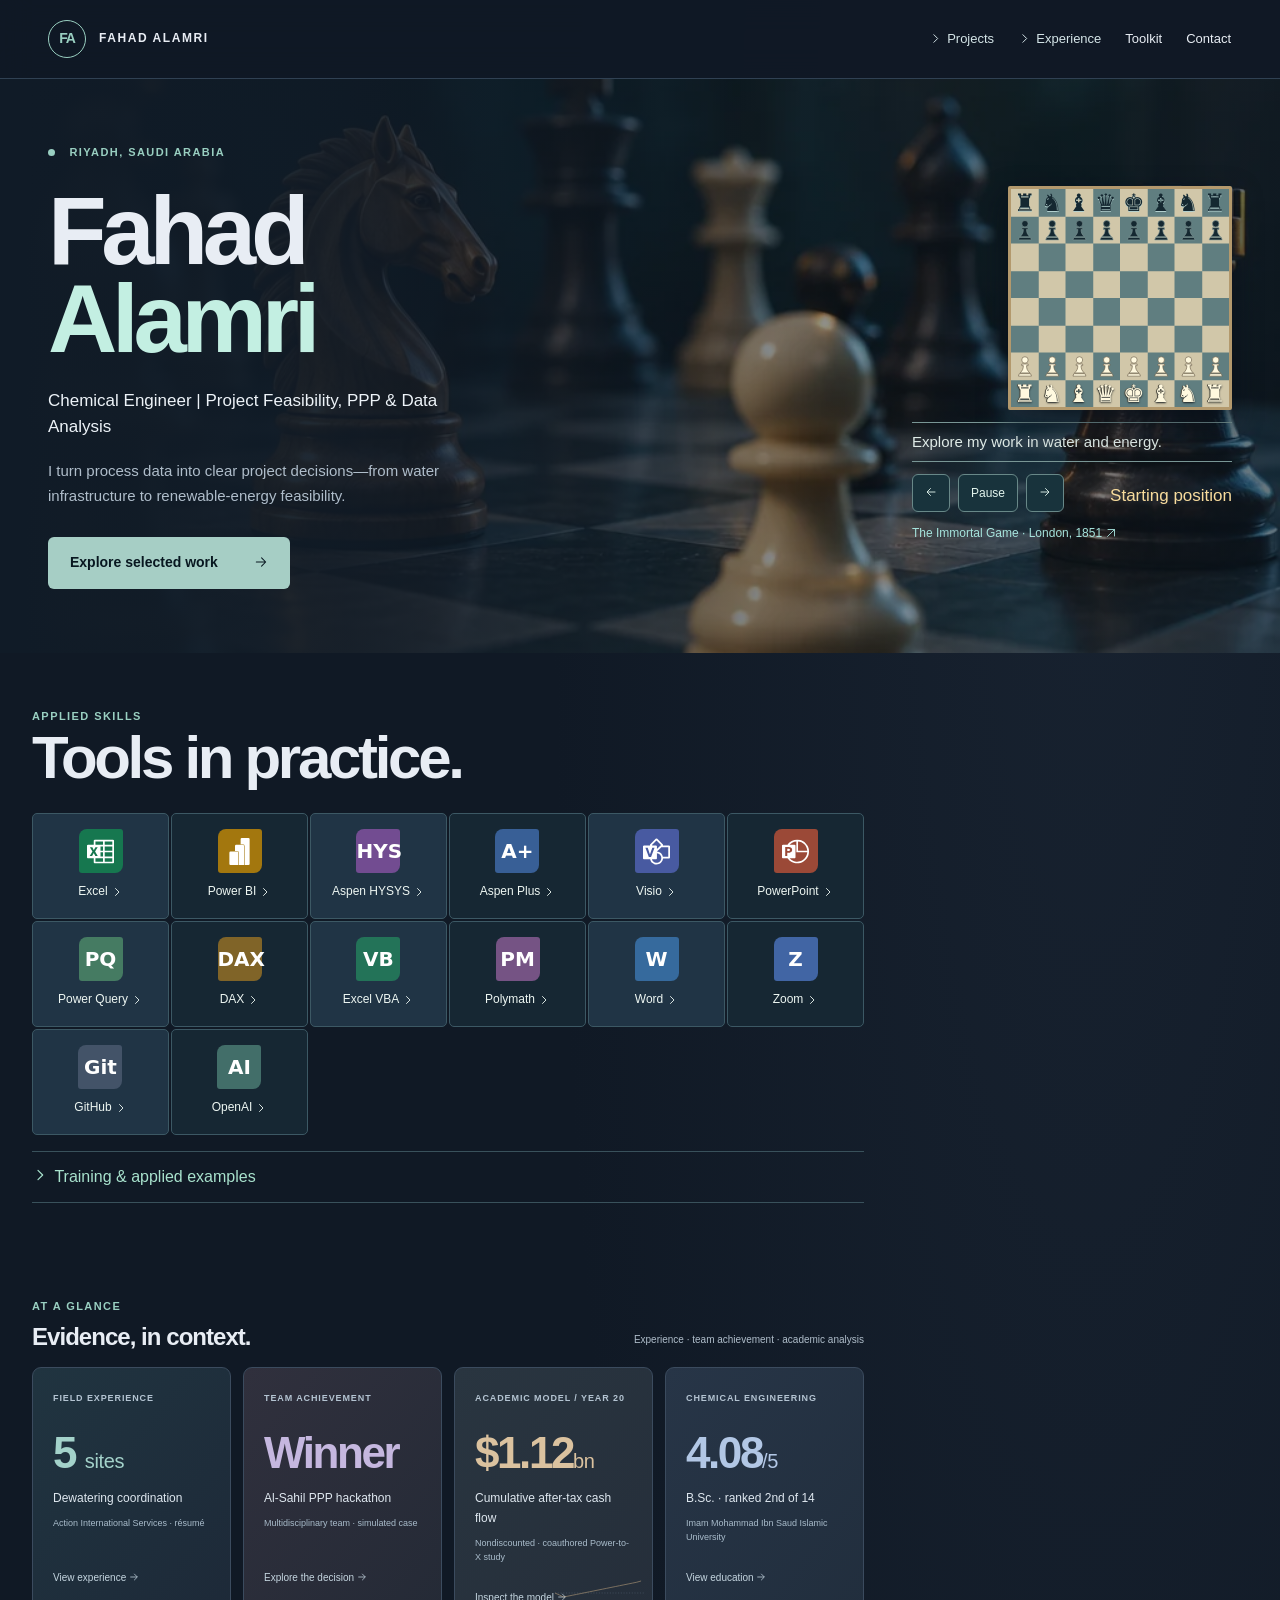
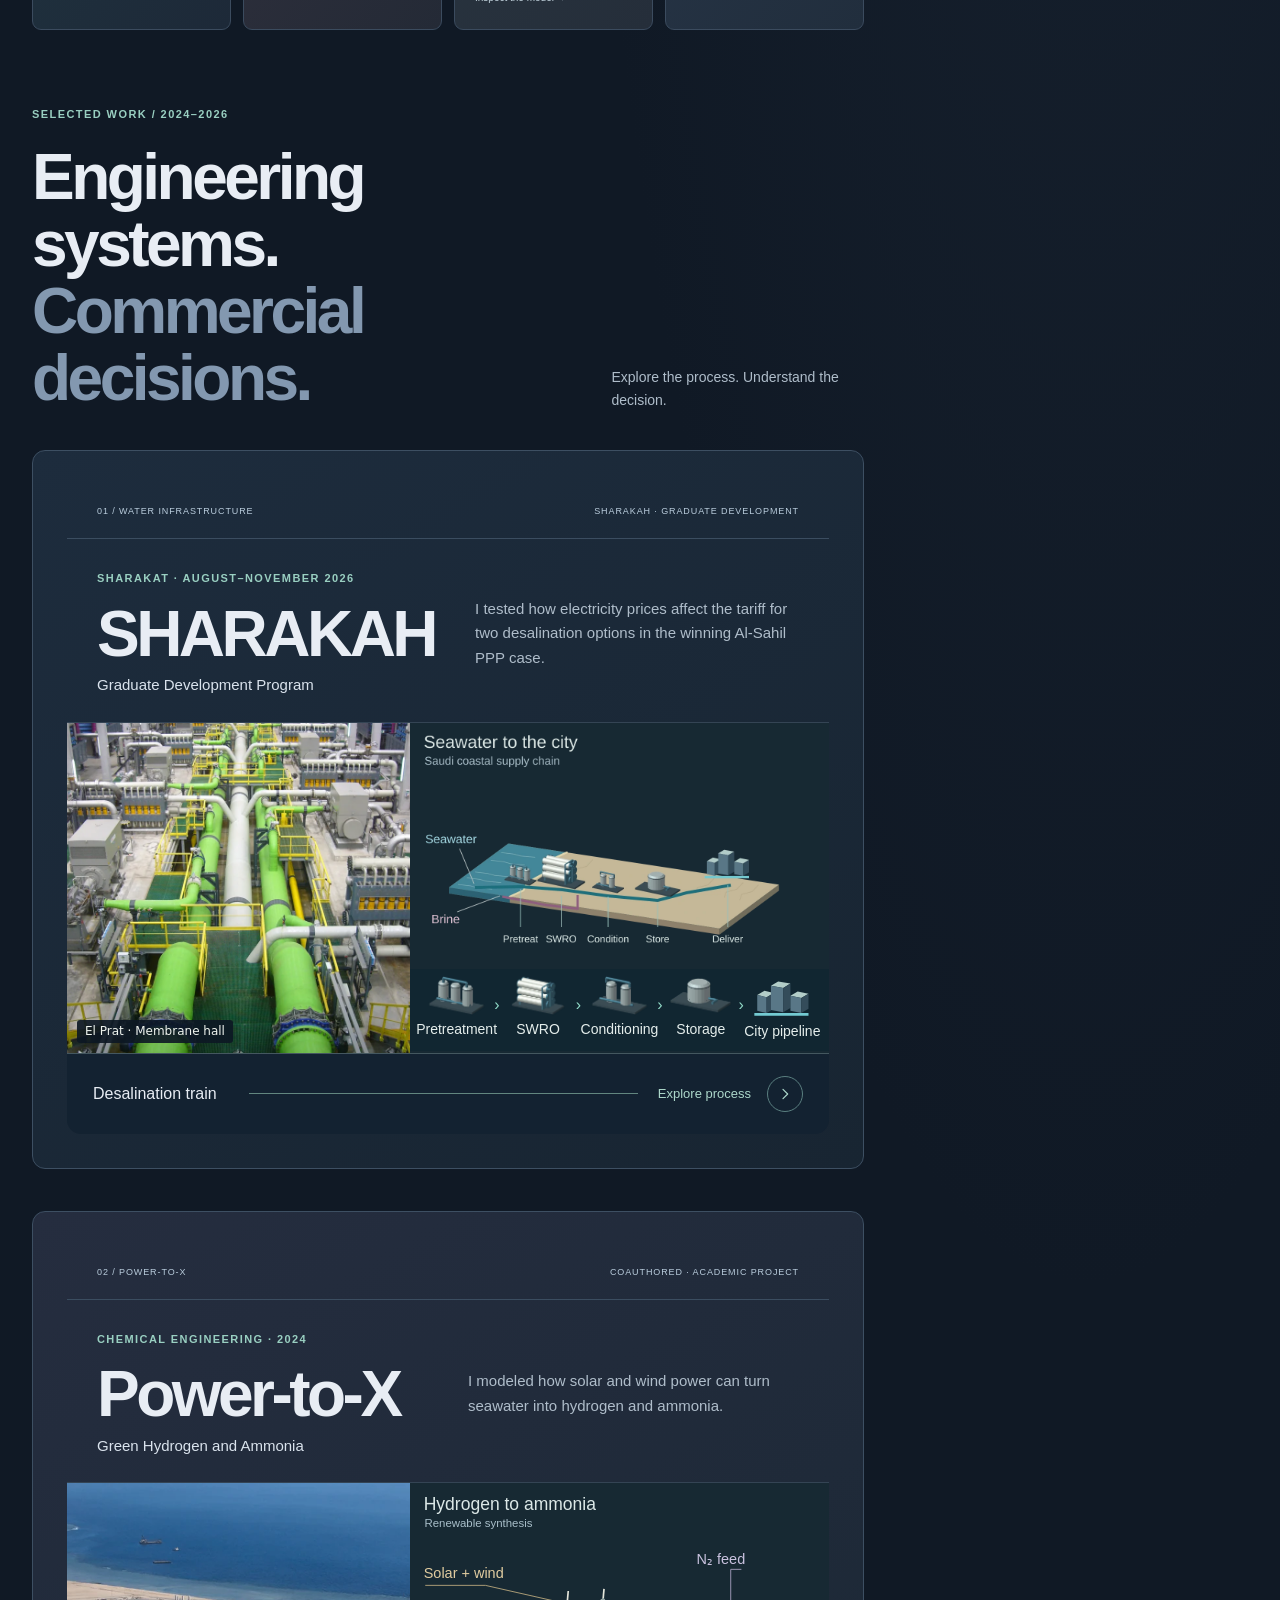
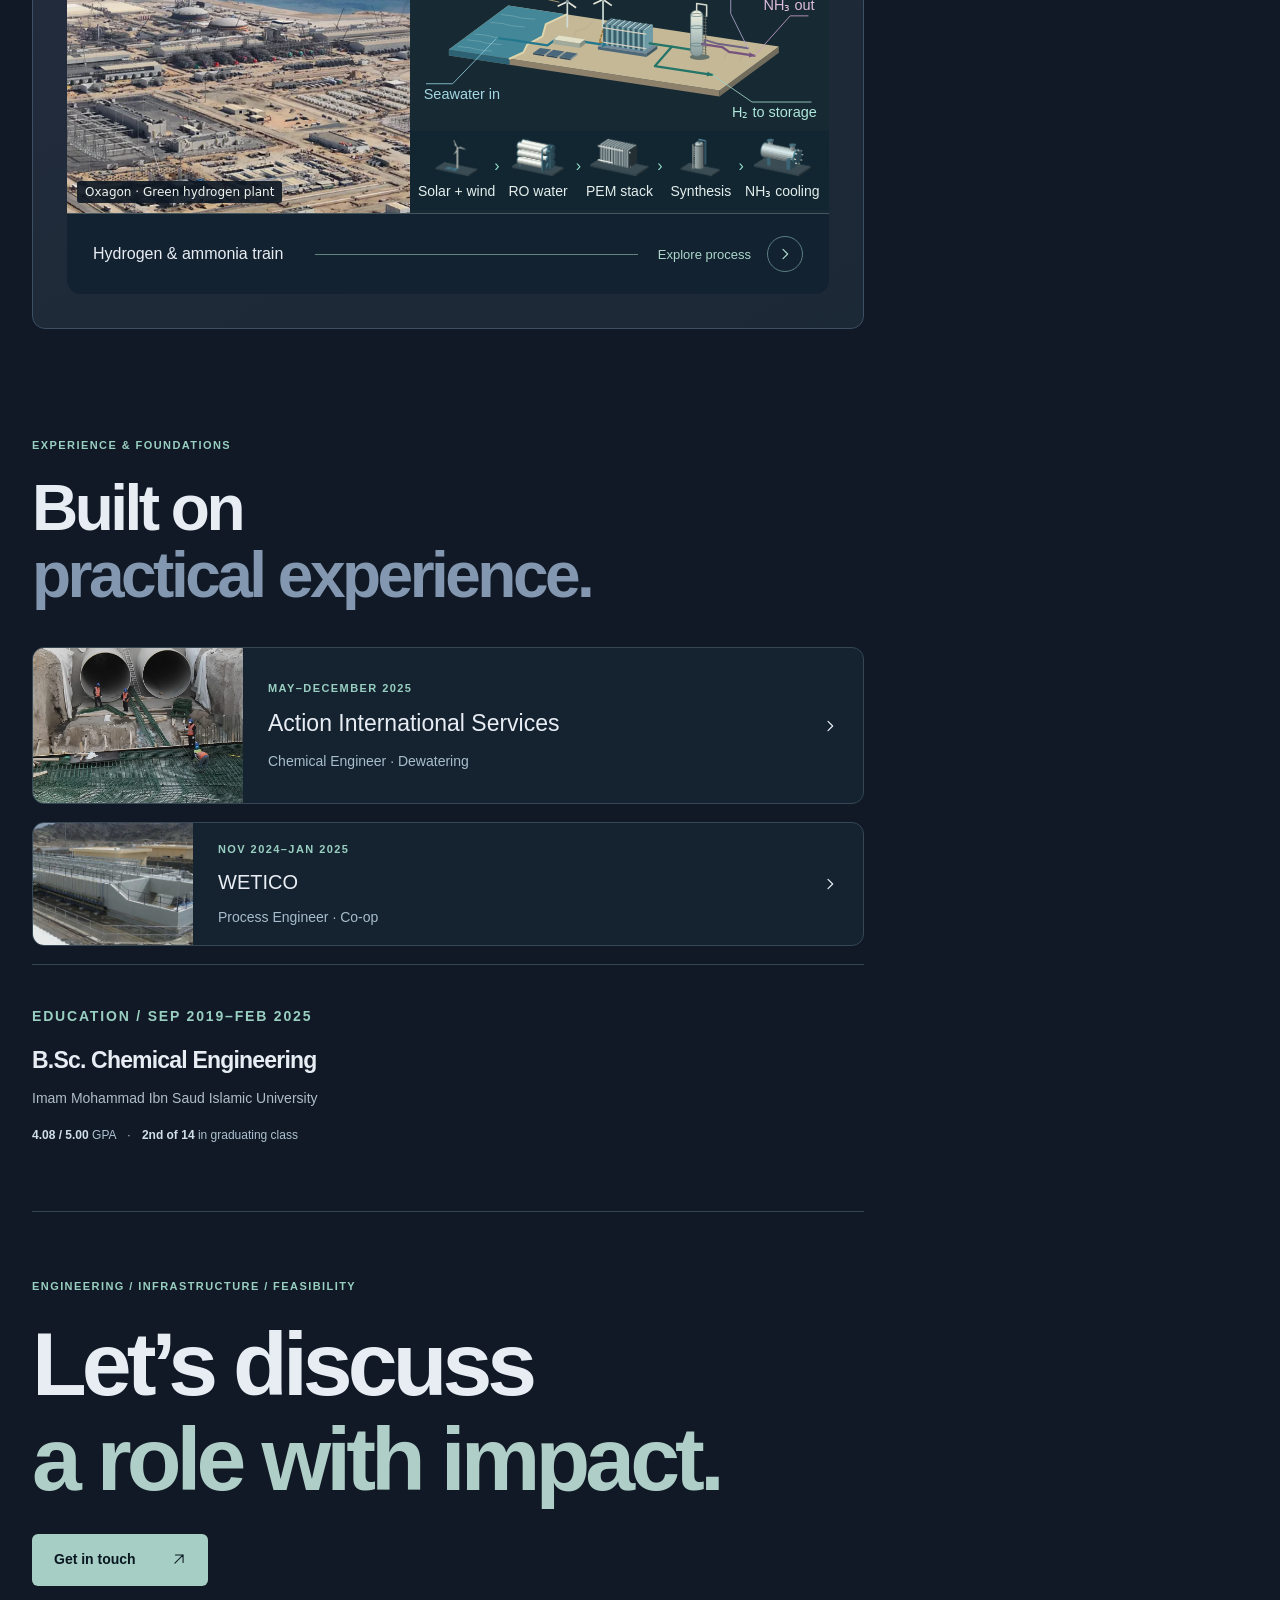
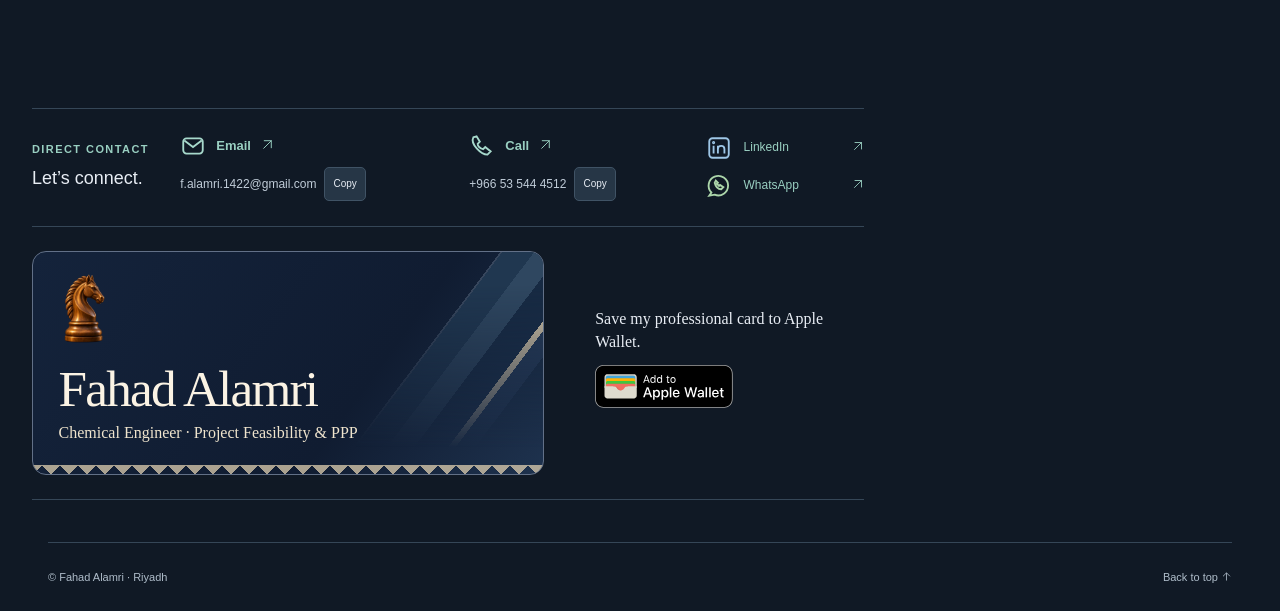
==== commit 0af4f873: "Refresh project photography and simplify phone diagram layouts" ====
--- a/index.html
+++ b/index.html
@@ -1,18 +1,18 @@
 <!DOCTYPE html>
 
-<html lang="en"><head><script src="./assets/js/site-config.js"></script><meta charset="utf-8"/><meta content="width=device-width,initial-scale=1,viewport-fit=cover" name="viewport"/><meta content="#080f1a" name="theme-color"/><meta content="Fahad Alamri — chemical engineering, water infrastructure, PPP and project feasibility. Explore selected work and interactive case models." name="description"/><title>Fahad Alamri | Portfolio</title><link href="./assets/css/portfolio.css" rel="stylesheet"/><script defer="" src="./assets/js/explorers.js"></script><link href="./assets/css/executive.css" rel="stylesheet"/><script defer="" src="./assets/study/equipment.js"></script><link href="./assets/icons/knight-180.png" rel="apple-touch-icon" sizes="180x180"/><link href="./assets/icons/favicon-32.png?v=fa2" rel="icon" sizes="32x32" type="image/png"/><link href="./assets/icons/favicon.svg?v=fa2" rel="icon" sizes="any" type="image/svg+xml"/><link href="./site.webmanifest?v=knight1" rel="manifest"/><meta content="Fahad Alamri" name="apple-mobile-web-app-title"/><meta content="website" property="og:type"/><meta content="Fahad Alamri" property="og:site_name"/><meta content="Engineering, infrastructure &amp; feasibility" property="og:title"/><meta content="Explore Fahad Alamri’s work in water infrastructure, PPP feasibility and Power-to-X through interactive process maps and case models." property="og:description"/><meta content="https://fahad-alamri-e.github.io/F.A-Portfolio/" property="og:url"/><meta content="https://fahad-alamri-e.github.io/F.A-Portfolio/assets/atlas/chess-1024.webp" property="og:image"/><meta content="1024" property="og:image:width"/><meta content="508" property="og:image:height"/><meta content="Chess pieces on a board in midgame" property="og:image:alt"/><meta content="summary_large_image" name="twitter:card"/><meta content="Fahad Alamri · Engineering &amp; Feasibility" name="twitter:title"/><meta content="https://fahad-alamri-e.github.io/F.A-Portfolio/assets/atlas/chess-1024.webp" name="twitter:image"/><link href="./assets/css/motion.css" rel="stylesheet"/><script defer="" src="./assets/atlas/models.js"></script><link rel="stylesheet" href="./assets/atlas/coastal.css"><link rel="stylesheet" href="./assets/study/refined.css?v=menu1"><script defer src="./assets/study/refined.js?v=menu1"></script><link rel="stylesheet" href="./assets/wallet/card.css?v=knight1">
+<html lang="en"><head><script src="./assets/js/site-config.js"></script><meta charset="utf-8"/><meta content="width=device-width,initial-scale=1,viewport-fit=cover" name="viewport"/><meta content="#080f1a" name="theme-color"/><meta content="Fahad Alamri — chemical engineering, water infrastructure, PPP and project feasibility. Explore selected work and interactive case models." name="description"/><title>Fahad Alamri | Portfolio</title><link href="./assets/css/portfolio.css" rel="stylesheet"/><script defer="" src="./assets/js/explorers.js"></script><link href="./assets/css/executive.css" rel="stylesheet"/><script defer="" src="./assets/study/equipment.js"></script><link href="./assets/icons/knight-180.png" rel="apple-touch-icon" sizes="180x180"/><link href="./assets/icons/favicon-32.png?v=fa2" rel="icon" sizes="32x32" type="image/png"/><link href="./assets/icons/favicon.svg?v=fa2" rel="icon" sizes="any" type="image/svg+xml"/><link href="./site.webmanifest?v=knight1" rel="manifest"/><meta content="Fahad Alamri" name="apple-mobile-web-app-title"/><meta content="website" property="og:type"/><meta content="Fahad Alamri" property="og:site_name"/><meta content="Engineering, infrastructure &amp; feasibility" property="og:title"/><meta content="Explore Fahad Alamri’s work in water infrastructure, PPP feasibility and Power-to-X through interactive process maps and case models." property="og:description"/><meta content="https://fahad-alamri-e.github.io/F.A-Portfolio/" property="og:url"/><meta content="https://fahad-alamri-e.github.io/F.A-Portfolio/assets/atlas/chess-1024.webp" property="og:image"/><meta content="1024" property="og:image:width"/><meta content="508" property="og:image:height"/><meta content="Chess pieces on a board in midgame" property="og:image:alt"/><meta content="summary_large_image" name="twitter:card"/><meta content="Fahad Alamri · Engineering &amp; Feasibility" name="twitter:title"/><meta content="https://fahad-alamri-e.github.io/F.A-Portfolio/assets/atlas/chess-1024.webp" name="twitter:image"/><link href="./assets/css/motion.css" rel="stylesheet"/><script defer="" src="./assets/atlas/models.js"></script><link rel="stylesheet" href="./assets/atlas/coastal.css"><link rel="stylesheet" href="./assets/study/refined.css?v=project-photos2"><script defer src="./assets/study/refined.js?v=menu1"></script><link rel="stylesheet" href="./assets/wallet/card.css?v=knight1">
 </head>
 <body id="top"><a class="skip" href="#main">Skip to content</a><div aria-hidden="true" class="scroll-object"><svg viewBox="0 0 300 300"><g fill="none" id="scroll-geometry" stroke="currentColor" stroke-width="1.5"><path d="m150 35 95 55v110l-95 55-95-55V90Zm0 0v110m95-55-95 55-95-55m95 55v110"></path><circle cx="150" cy="145" r="90"></circle><path d="M40 230Q90 60 150 145T260 60"></path></g><text fill="currentColor" font-size="18" id="scroll-equation" x="35" y="285">Σṁin − Σṁout = dM/dt</text></svg></div><header><a aria-label="Fahad Alamri, top" class="brand" href="#top"><span class="monogram">FA</span><span>FAHAD ALAMRI</span></a><button class="mobile-menu" type="button" aria-label="Open menu" aria-expanded="false" aria-controls="portfolio-nav"><svg class="ui-icon icon-menu" aria-hidden="true" focusable="false"><use href="./assets/study/navigation.svg#menu"></use></svg><svg class="ui-icon icon-close" aria-hidden="true" focusable="false"><use href="./assets/study/navigation.svg#close"></use></svg></button><nav id="portfolio-nav" aria-label="Main navigation"><details><summary><svg class="ui-icon icon-chevron" aria-hidden="true" focusable="false"><use href="./assets/study/navigation.svg#chevron"></use></svg>Projects</summary><div><a data-open-project href="#sharakah">Al-Sahil PPP</a><a data-open-project href="#power-to-x">Power-to-X</a></div></details><details><summary><svg class="ui-icon icon-chevron" aria-hidden="true" focusable="false"><use href="./assets/study/navigation.svg#chevron"></use></svg>Experience</summary><div><a href="#action">Action International</a><a href="#wetico">WETICO</a></div></details><a href="#toolkit">Toolkit</a><a href="#contact">Contact</a></nav></header>
 <main id="main"><section class="hero wrap match-hero"><div><p class="eyebrow"><span class="dot"></span> RIYADH, SAUDI ARABIA</p><h1>Fahad<br/><span>Alamri</span></h1><p class="headline">Chemical Engineer | Project Feasibility, PPP &amp; Data Analysis</p><p class="intro">I turn process data into clear project decisions—from water infrastructure to renewable-energy feasibility.</p><a class="button primary" href="#work">Explore selected work <span><svg class="ui-icon icon-right" aria-hidden="true" focusable="false"><use href="./assets/study/navigation.svg#right"></use></svg></span></a></div><aside class="replay"><div id="board" role="img" aria-label="Chess replay"></div><p class="hero-caption">Explore my work in water and energy.</p><div class="playbar"><button id="prev" aria-label="Previous move"><svg class="ui-icon icon-left" aria-hidden="true" focusable="false"><use href="./assets/study/navigation.svg#left"></use></svg></button><button id="toggle">Pause</button><button id="next" aria-label="Next move"><svg class="ui-icon icon-right" aria-hidden="true" focusable="false"><use href="./assets/study/navigation.svg#right"></use></svg></button><output id="notation"></output></div><a class="game-credit" href="https://www.chessworld.net/chessclubs/openingguide/immortal-game.asp">The Immortal Game · London, 1851 <svg class="ui-icon icon-external" aria-hidden="true" focusable="false"><use href="./assets/study/navigation.svg#external"></use></svg></a></aside></section>
 <section class="wrap workshop" id="toolkit"><p class="eyebrow">APPLIED SKILLS</p><h2>Tools in practice.</h2><div class="toolgrid"></div><details class="training-note" id="training"><summary><svg class="ui-icon icon-chevron" aria-hidden="true" focusable="false"><use href="./assets/study/navigation.svg#chevron"></use></svg>Training &amp; applied examples</summary><p>PPP, contract and procurement management, and financial modeling with Excel and Power BI.</p><p>Five Zoom sessions covered Excel, Power BI, data analysis, reporting and dashboards.</p><dl><dt>Transactions tracker</dt><dd>Excel VBA timestamps, row controls and monthly status totals.</dd><dt>Workplace risk</dt><dd>A 5 × 5 likelihood–severity matrix for comparing initial and residual risk.</dd><dt>AI providers</dt><dd>OpenAI · Anthropic · Google</dd></dl></details></section><section aria-labelledby="snapshot-title" class="executive wrap"><div class="dashboard-top"><div><p class="eyebrow">AT A GLANCE</p><h2 id="snapshot-title">Evidence, in context.</h2></div><p>Experience · team achievement · academic analysis</p></div><div class="bento"><a class="bento-card experience-proof" href="#experience"><span class="micro-label">FIELD EXPERIENCE</span><strong>5 <small>sites</small></strong><p>Dewatering coordination</p><span class="source-note">Action International Services · résumé</span><span class="card-link">View experience <svg class="ui-icon icon-right" aria-hidden="true" focusable="false"><use href="./assets/study/navigation.svg#right"></use></svg></span></a><a class="bento-card award-proof" href="#sharakah"><span class="micro-label">TEAM ACHIEVEMENT</span><strong>Winner</strong><p>Al-Sahil PPP hackathon</p><span class="source-note">Multidisciplinary team · simulated case</span><span class="card-link">Explore the decision <svg class="ui-icon icon-right" aria-hidden="true" focusable="false"><use href="./assets/study/navigation.svg#right"></use></svg></span></a><a class="bento-card model-proof" href="#power-to-x"><span class="micro-label">ACADEMIC MODEL / YEAR 20</span><strong>$1.12<small>bn</small></strong><p>Cumulative after-tax cash flow</p><span class="source-note">Nondiscounted · coauthored Power-to-X study</span><svg aria-hidden="true" class="mini-trend" viewBox="0 0 230 45"><path class="zero" d="M0 32.70H230"></path><path d="M0.00,32.78 11.00,37.69 22.00,43.00 33.00,40.78 44.00,38.55 55.00,36.33 66.00,34.11 77.00,31.88 88.00,29.66 99.00,27.44 110.00,25.21 121.00,22.99 132.00,20.77 143.00,18.54 154.00,16.32 165.00,14.10 176.00,11.87 187.00,9.65 198.00,7.43 209.00,5.20 220.00,2.00"></path></svg><span class="card-link">Inspect the model <svg class="ui-icon icon-right" aria-hidden="true" focusable="false"><use href="./assets/study/navigation.svg#right"></use></svg></span></a><a class="bento-card education-proof" href="#education"><span class="micro-label">CHEMICAL ENGINEERING</span><strong>4.08<small>/5</small></strong><p>B.Sc. · ranked 2nd of 14</p><span class="source-note">Imam Mohammad Ibn Saud Islamic University</span><span class="card-link">View education <svg class="ui-icon icon-right" aria-hidden="true" focusable="false"><use href="./assets/study/navigation.svg#right"></use></svg></span></a></div></section>
 <section class="work wrap" id="work"><div class="section-heading"><div><p class="eyebrow">SELECTED WORK / 2024–2026</p><h2>Engineering systems.<br/><span class="muted">Commercial decisions.</span></h2></div><p>Explore the process. Understand the decision.</p></div>
 <article class="project water" id="sharakah"><div class="project-overline"><span>01 / WATER INFRASTRUCTURE</span><span>SHARAKAH · GRADUATE DEVELOPMENT</span></div><div class="project-intro"><div><p class="eyebrow">SHARAKAT · AUGUST–NOVEMBER 2026</p><h3>SHARAKAH</h3><p class="subtitle">Graduate Development Program</p></div><div><p>I tested how electricity prices affect the tariff for two desalination options in the winning Al-Sahil PPP case.</p><div class="tags"><span>PPP feasibility</span><span>Excel modeling</span><span>Power BI</span></div></div></div>
-<details class="project-expand" id="water-case"><summary class="project-cover"><span class="cover-media"><img loading="lazy" decoding="async" width="960" height="720" src="./assets/atlas/el-prat-960.webp" srcset="./assets/atlas/el-prat-480.webp 480w, ./assets/atlas/el-prat-960.webp 960w" sizes="(max-width:650px) 94vw, 540px" alt="Reverse osmosis pressure vessels and feed piping inside the El Prat desalination plant."><span class="photo-caption">El Prat · Membrane hall</span></span><span class="cover-sculpture"><img width="550" height="320" loading="lazy" decoding="async" src="./assets/study/supply-view.webp" alt="Saudi coastal concept showing seawater entering a reverse-osmosis membrane rack, treated water delivery and brine discharge."><span class="plant-line"><span><img src="./assets/study/pretreat.svg" loading="lazy" alt=""><b>Pretreatment</b></span><span><img src="./assets/study/membrane.svg" loading="lazy" alt=""><b>SWRO</b></span><span><img src="./assets/study/finish.svg" loading="lazy" alt=""><b>Conditioning</b></span><span><img src="./assets/study/delivery.svg" loading="lazy" alt=""><b>Storage</b></span><span><img src="./assets/study/city.svg" loading="lazy" alt=""><b>City pipeline</b></span></span></span><span class="cover-footer"><span>Desalination train</span><span class="cover-action"><span class="closed-word">Explore process</span><span class="open-word">Close process</span><b aria-hidden="true" class="plus"><svg class="ui-icon icon-chevron" aria-hidden="true" focusable="false"><use href="./assets/study/navigation.svg#chevron"></use></svg></b></span></span></summary><div class="project-interior"><section class="scene-reading"><h4>Seawater reverse osmosis</h4><p>Pressurized seawater passes through a membrane bank. The permeate goes to conditioning, storage and delivery to the off-taker. The concentrate carries the rejected salt.</p><details class="scene-notes"><summary><svg class="ui-icon icon-chevron" aria-hidden="true" focusable="false"><use href="./assets/study/navigation.svg#chevron"></use></svg>Explore the Saudi setting &amp; streams</summary><img class="country-view" loading="lazy" width="560" height="335" src="./assets/atlas/saudi-coast.svg" alt="Saudi Arabia between the Red Sea to the west and the Arabian Gulf to the east."><p><a href="https://energyrecovery.com/pressure-exchangers/high-pressure-px/">High-pressure PX equipment reference <svg class="ui-icon icon-external" aria-hidden="true" focusable="false"><use href="./assets/study/navigation.svg#external"></use></svg></a></p><p>The Saudi Water Academy supply-chain reference connects production, transmission, storage and distribution. The Al-Sahil case focuses on production and delivery to the off-taker.</p><p>Saudi Arabia provides the geographic reference. The scene illustrates a coastal concept and represents no specific site.</p><p>Reference photograph · <a href="https://commons.wikimedia.org/wiki/File:Reverse_osmosis_desalination_plant.JPG">El Prat · Membrane hall by James Grellier <svg class="ui-icon icon-external" aria-hidden="true" focusable="false"><use href="./assets/study/navigation.svg#external"></use></svg></a>. <a href="https://creativecommons.org/licenses/by-sa/3.0/">CC BY-SA 3.0 <svg class="ui-icon icon-external" aria-hidden="true" focusable="false"><use href="./assets/study/navigation.svg#external"></use></svg></a>. Cropped and resized.</p></details></section><div class="project-proof"><div><span>CHALLENGE</span><p>Choose a desalination option for a simulated PPP.</p></div><div><span>MY WORK</span><p><strong>Excel electricity-price sensitivity</strong> on water tariffs.</p></div><div><span>TEAM OUTCOME</span><p><strong>Recommended A · won the hackathon.</strong></p></div></div><section aria-label="Interactive water process" class="process-explorer" data-process="water" id="water-process"><div class="diagram-heading"><div><p class="eyebrow">INTERACTIVE PROCESS MAP</p><h4>From seawater to the off-taker.</h4></div></div><div aria-label="Desalination option" class="option-switch" role="group"><button aria-pressed="true" data-option="a" type="button">A · Conventional SWRO</button><button aria-pressed="false" data-option="b" type="button">B · Expanded modular SWRO</button></div><div class="stream-legend"><span class="legend-water">Water</span><span class="legend-energy">Electricity / recovered energy</span><span class="legend-brine">Concentrate</span></div><p class="map-hint">Select equipment to see its role.</p><div class="process-canvas"><svg aria-label="water process, select equipment for details" class="technical-svg desktop-flow" role="group" viewBox="0 0 1110 550" xmlns="http://www.w3.org/2000/svg"><defs><marker id="water-d-water" markerHeight="7" markerWidth="7" orient="auto" refX="6" refY="3.5"><path d="M0 0 7 3.5 0 7Z" fill="#8bc9df"></path></marker><marker id="water-d-energy" markerHeight="7" markerWidth="7" orient="auto" refX="6" refY="3.5"><path d="M0 0 7 3.5 0 7Z" fill="#d9b889"></path></marker><marker id="water-d-hydrogen" markerHeight="7" markerWidth="7" orient="auto" refX="6" refY="3.5"><path d="M0 0 7 3.5 0 7Z" fill="#91c9bc"></path></marker><marker id="water-d-nitrogen" markerHeight="7" markerWidth="7" orient="auto" refX="6" refY="3.5"><path d="M0 0 7 3.5 0 7Z" fill="#aaa8d8"></path></marker><marker id="water-d-product" markerHeight="7" markerWidth="7" orient="auto" refX="6" refY="3.5"><path d="M0 0 7 3.5 0 7Z" fill="#c5aad5"></path></marker><marker id="water-d-brine" markerHeight="7" markerWidth="7" orient="auto" refX="6" refY="3.5"><path d="M0 0 7 3.5 0 7Z" fill="#b397a8"></path></marker></defs><path class="pipe water" d="M180 269H203" data-stream="water" fill="none" marker-end="url(#water-d-water)" stroke="#8bc9df" stroke-width="2"></path><path class="flow-pulse" d="M180 269H203" data-stream="water" fill="none" stroke="#8bc9df" stroke-width="3"></path><path class="pipe water" d="M360 269H383" data-stream="water" fill="none" marker-end="url(#water-d-water)" stroke="#8bc9df" stroke-width="2"></path><path class="flow-pulse" d="M360 269H383" data-stream="water" fill="none" stroke="#8bc9df" stroke-width="3"></path><path class="pipe water" d="M540 269H563" data-stream="water" fill="none" marker-end="url(#water-d-water)" stroke="#8bc9df" stroke-width="2"></path><path class="flow-pulse" d="M540 269H563" data-stream="water" fill="none" stroke="#8bc9df" stroke-width="3"></path><path class="pipe water" d="M720 269H743" data-stream="water" fill="none" marker-end="url(#water-d-water)" stroke="#8bc9df" stroke-width="2"></path><path class="flow-pulse" d="M720 269H743" data-stream="water" fill="none" stroke="#8bc9df" stroke-width="3"></path><path class="pipe water" d="M900 269H923" data-stream="water" fill="none" marker-end="url(#water-d-water)" stroke="#8bc9df" stroke-width="2"></path><path class="flow-pulse" d="M900 269H923" data-stream="water" fill="none" stroke="#8bc9df" stroke-width="3"></path><path class="pipe energy" d="M465 148V213" data-stream="energy" fill="none" marker-end="url(#water-d-energy)" stroke="#d9b889" stroke-width="2"></path><path class="flow-pulse" d="M465 148V213" data-stream="energy" fill="none" stroke="#d9b889" stroke-width="3"></path><path class="pipe brine" d="M645 318V393" data-stream="brine" fill="none" marker-end="url(#water-d-brine)" stroke="#b397a8" stroke-width="2"></path><path class="flow-pulse" d="M645 318V393" data-stream="brine" fill="none" stroke="#b397a8" stroke-width="3"></path><path class="pipe brine" d="M720 449H923" data-stream="brine" fill="none" marker-end="url(#water-d-brine)" stroke="#b397a8" stroke-width="2"></path><path class="flow-pulse" d="M720 449H923" data-stream="brine" fill="none" stroke="#b397a8" stroke-width="3"></path><path class="pipe energy" d="M570 449H465V325" data-stream="energy" fill="none" marker-end="url(#water-d-energy)" stroke="#d9b889" stroke-width="2"></path><path class="flow-pulse" d="M570 449H465V325" data-stream="energy" fill="none" stroke="#d9b889" stroke-width="3"></path><text class="flow-note" x="30" y="190">SEAWATER</text><text class="flow-note" x="750" y="365">PERMEATE → POTABLE WATER</text><g aria-label="Seawater intake: show process details" class="equipment" data-unit="intake" role="button" style="--unit:#8bc9df" tabindex="0" transform="translate(30,220)"><rect class="equipment-hit" width="150" height="98" rx="8"/><image href="./assets/study/intake.svg" x="18" width="110" height="55"/><text class="unit-title" x="12" y="64">Seawater intake</text><text class="unit-sub" x="12" y="83">Source water</text></g><g aria-label="Pretreatment: show process details" class="equipment" data-unit="pretreat" role="button" style="--unit:#8bc9df" tabindex="0" transform="translate(210,220)"><rect class="equipment-hit" width="150" height="98" rx="8"/><image href="./assets/study/pretreat.svg" x="18" width="110" height="55"/><text class="unit-title" x="12" y="64">Pretreatment</text><text class="unit-sub" x="12" y="83">Protect membranes</text></g><g aria-label="High-pressure pump: show process details" class="equipment" data-unit="pressure" role="button" style="--unit:#d9b889" tabindex="0" transform="translate(390,220)"><rect class="equipment-hit" width="150" height="98" rx="8"/><image href="./assets/study/pressure.svg" x="18" width="110" height="55"/><text class="unit-title" x="12" y="64">High-pressure pump</text><text class="unit-sub" x="12" y="83">Drive separation</text></g><g aria-label="SWRO membranes: show process details" class="equipment" data-unit="membrane"" role="button" style="--unit:#8bc9df" tabindex="0" transform="translate(570,220)"><rect class="equipment-hit" width="150" height="98" rx="8"/><image href="./assets/study/membrane.svg" x="18" width="110" height="55"/><text class="unit-title" x="12" y="64">SWRO membranes</text><text class="unit-sub" x="12" y="83">Salt separation</text></g><g aria-label="Post-treatment: show process details" class="equipment" data-unit="finish" role="button" style="--unit:#8bc9df" tabindex="0" transform="translate(750,220)"><rect class="equipment-hit" width="150" height="98" rx="8"/><image href="./assets/study/finish.svg" x="18" width="110" height="55"/><text class="unit-title" x="12" y="64">Post-treatment</text><text class="unit-sub" x="12" y="83">Water quality</text></g><g aria-label="Storage &amp; delivery: show process details" class="equipment" data-unit="delivery" role="button" style="--unit:#c5aad5" tabindex="0" transform="translate(930,220)"><rect class="equipment-hit" width="150" height="98" rx="8"/><image href="./assets/study/delivery.svg" x="18" width="110" height="55"/><text class="unit-title" x="12" y="64">Storage &amp; delivery</text><text class="unit-sub" x="12" y="83">Off-taker interface</text></g><g aria-label="Electricity supply: show process details" class="equipment" data-unit="power" role="button" style="--unit:#d9b889" tabindex="0" transform="translate(390,50)"><rect class="equipment-hit" width="150" height="98" rx="8"/><image href="./assets/study/power.svg" x="18" width="110" height="55"/><text class="unit-title" x="12" y="64">Electricity supply</text><text class="unit-sub" x="12" y="83">Tariff sensitivity</text></g><g aria-label="Energy recovery: show process details" class="equipment" data-unit="recovery" role="button" style="--unit:#d9b889" tabindex="0" transform="translate(570,400)"><rect class="equipment-hit" width="150" height="98" rx="8"/><image href="./assets/study/recovery.svg" x="18" width="110" height="55"/><text class="unit-title" x="12" y="64">Energy recovery</text><text class="unit-sub" x="12" y="83">Recover brine pressure</text></g><g aria-label="Concentrate outfall: show process details" class="equipment" data-unit="outfall" role="button" style="--unit:#b397a8" tabindex="0" transform="translate(930,400)"><rect class="equipment-hit" width="150" height="98" rx="8"/><image href="./assets/study/outfall.svg" x="18" width="110" height="55"/><text class="unit-title" x="12" y="64">Concentrate outfall</text><text class="unit-sub" x="12" y="83">Environmental controls</text></g></svg><svg aria-label="water process, select equipment for details" class="technical-svg mobile-flow" role="group" viewBox="0 0 455 930" xmlns="http://www.w3.org/2000/svg"><defs><marker id="water-m-water" markerHeight="7" markerWidth="7" orient="auto" refX="6" refY="3.5"><path d="M0 0 7 3.5 0 7Z" fill="#8bc9df"></path></marker><marker id="water-m-energy" markerHeight="7" markerWidth="7" orient="auto" refX="6" refY="3.5"><path d="M0 0 7 3.5 0 7Z" fill="#d9b889"></path></marker><marker id="water-m-hydrogen" markerHeight="7" markerWidth="7" orient="auto" refX="6" refY="3.5"><path d="M0 0 7 3.5 0 7Z" fill="#91c9bc"></path></marker><marker id="water-m-nitrogen" markerHeight="7" markerWidth="7" orient="auto" refX="6" refY="3.5"><path d="M0 0 7 3.5 0 7Z" fill="#aaa8d8"></path></marker><marker id="water-m-product" markerHeight="7" markerWidth="7" orient="auto" refX="6" refY="3.5"><path d="M0 0 7 3.5 0 7Z" fill="#c5aad5"></path></marker><marker id="water-m-brine" markerHeight="7" markerWidth="7" orient="auto" refX="6" refY="3.5"><path d="M0 0 7 3.5 0 7Z" fill="#b397a8"></path></marker></defs><path class="pipe water" d="M185 99H238" data-stream="water" fill="none" marker-end="url(#water-m-water)" stroke="#8bc9df" stroke-width="2"></path><path class="flow-pulse" d="M185 99H238" data-stream="water" fill="none" stroke="#8bc9df" stroke-width="3"></path><path class="pipe water" d="M320 148V190H110V223" data-stream="water" fill="none" marker-end="url(#water-m-water)" stroke="#8bc9df" stroke-width="2"></path><path class="flow-pulse" d="M320 148V190H110V223" data-stream="water" fill="none" stroke="#8bc9df" stroke-width="3"></path><path class="pipe water" d="M185 279H238" data-stream="water" fill="none" marker-end="url(#water-m-water)" stroke="#8bc9df" stroke-width="2"></path><path class="flow-pulse" d="M185 279H238" data-stream="water" fill="none" stroke="#8bc9df" stroke-width="3"></path><path class="pipe water" d="M320 328V370H110V403" data-stream="water" fill="none" marker-end="url(#water-m-water)" stroke="#8bc9df" stroke-width="2"></path><path class="flow-pulse" d="M320 328V370H110V403" data-stream="water" fill="none" stroke="#8bc9df" stroke-width="3"></path><path class="pipe water" d="M185 459H238" data-stream="water" fill="none" marker-end="url(#water-m-water)" stroke="#8bc9df" stroke-width="2"></path><path class="flow-pulse" d="M185 459H238" data-stream="water" fill="none" stroke="#8bc9df" stroke-width="3"></path><path class="pipe energy" d="M35 639H15V279H28" data-stream="energy" fill="none" marker-end="url(#water-m-energy)" stroke="#d9b889" stroke-width="2"></path><path class="flow-pulse" d="M35 639H15V279H28" data-stream="energy" fill="none" stroke="#d9b889" stroke-width="3"></path><path class="pipe brine" d="M395 279H430V560H320V583" data-stream="brine" fill="none" marker-end="url(#water-m-brine)" stroke="#b397a8" stroke-width="2"></path><path class="flow-pulse" d="M395 279H430V560H320V583" data-stream="brine" fill="none" stroke="#b397a8" stroke-width="3"></path><path class="pipe brine" d="M320 688V763" data-stream="brine" fill="none" marker-end="url(#water-m-brine)" stroke="#b397a8" stroke-width="2"></path><path class="flow-pulse" d="M320 688V763" data-stream="brine" fill="none" stroke="#b397a8" stroke-width="3"></path><path class="pipe energy" d="M245 639H220V350H110V335" data-stream="energy" fill="none" marker-end="url(#water-m-energy)" stroke="#d9b889" stroke-width="2"></path><path class="flow-pulse" d="M245 639H220V350H110V335" data-stream="energy" fill="none" stroke="#d9b889" stroke-width="3"></path><text class="flow-note" x="35" y="30">SEAWATER</text><text class="flow-note" x="35" y="390">PERMEATE</text><g aria-label="Seawater intake: show process details" class="equipment" data-unit="intake" role="button" style="--unit:#8bc9df" tabindex="0" transform="translate(35,50)"><rect class="equipment-hit" width="150" height="98" rx="8"/><image href="./assets/study/intake.svg" x="18" width="110" height="55"/><text class="unit-title" x="12" y="64">Seawater intake</text><text class="unit-sub" x="12" y="83">Source water</text></g><g aria-label="Pretreatment: show process details" class="equipment" data-unit="pretreat" role="button" style="--unit:#8bc9df" tabindex="0" transform="translate(245,50)"><rect class="equipment-hit" width="150" height="98" rx="8"/><image href="./assets/study/pretreat.svg" x="18" width="110" height="55"/><text class="unit-title" x="12" y="64">Pretreatment</text><text class="unit-sub" x="12" y="83">Protect membranes</text></g><g aria-label="High-pressure pump: show process details" class="equipment" data-unit="pressure" role="button" style="--unit:#d9b889" tabindex="0" transform="translate(35,230)"><rect class="equipment-hit" width="150" height="98" rx="8"/><image href="./assets/study/pressure.svg" x="18" width="110" height="55"/><text class="unit-title" x="12" y="64">High-pressure pump</text><text class="unit-sub" x="12" y="83">Drive separation</text></g><g aria-label="SWRO membranes: show process details" class="equipment" data-unit="membrane"" role="button" style="--unit:#8bc9df" tabindex="0" transform="translate(245,230)"><rect class="equipment-hit" width="150" height="98" rx="8"/><image href="./assets/study/membrane.svg" x="18" width="110" height="55"/><text class="unit-title" x="12" y="64">SWRO membranes</text><text class="unit-sub" x="12" y="83">Salt separation</text></g><g aria-label="Post-treatment: show process details" class="equipment" data-unit="finish" role="button" style="--unit:#8bc9df" tabindex="0" transform="translate(35,410)"><rect class="equipment-hit" width="150" height="98" rx="8"/><image href="./assets/study/finish.svg" x="18" width="110" height="55"/><text class="unit-title" x="12" y="64">Post-treatment</text><text class="unit-sub" x="12" y="83">Water quality</text></g><g aria-label="Storage &amp; delivery: show process details" class="equipment" data-unit="delivery" role="button" style="--unit:#c5aad5" tabindex="0" transform="translate(245,410)"><rect class="equipment-hit" width="150" height="98" rx="8"/><image href="./assets/study/delivery.svg" x="18" width="110" height="55"/><text class="unit-title" x="12" y="64">Storage &amp; delivery</text><text class="unit-sub" x="12" y="83">Off-taker interface</text></g><g aria-label="Electricity supply: show process details" class="equipment" data-unit="power" role="button" style="--unit:#d9b889" tabindex="0" transform="translate(35,590)"><rect class="equipment-hit" width="150" height="98" rx="8"/><image href="./assets/study/power.svg" x="18" width="110" height="55"/><text class="unit-title" x="12" y="64">Electricity supply</text><text class="unit-sub" x="12" y="83">Tariff sensitivity</text></g><g aria-label="Energy recovery: show process details" class="equipment" data-unit="recovery" role="button" style="--unit:#d9b889" tabindex="0" transform="translate(245,590)"><rect class="equipment-hit" width="150" height="98" rx="8"/><image href="./assets/study/recovery.svg" x="18" width="110" height="55"/><text class="unit-title" x="12" y="64">Energy recovery</text><text class="unit-sub" x="12" y="83">Recover brine pressure</text></g><g aria-label="Concentrate outfall: show process details" class="equipment" data-unit="outfall" role="button" style="--unit:#b397a8" tabindex="0" transform="translate(245,770)"><rect class="equipment-hit" width="150" height="98" rx="8"/><image href="./assets/study/outfall.svg" x="18" width="110" height="55"/><text class="unit-title" x="12" y="64">Concentrate outfall</text><text class="unit-sub" x="12" y="83">Environmental controls</text></g></svg></div><div class="diagram-bottom"><div aria-live="polite" class="unit-inspector"><strong>Seawater intake</strong><p>The feed enters the treatment chain. Select a piece of equipment to explore its role and the decision it informs.</p></div><div class="process-readout"><span class="micro-label" id="water-option-label">OPTION A / CONVENTIONAL SWRO</span><div class="readout-values"><p><strong id="process-intensity">3.20</strong><span>kWh/m³ · electricity intensity</span></p><p><strong id="process-tariff">7.30</strong><span>SAR/m³ · at SAR 0.28/kWh</span></p></div><p id="option-note">Full capacity from the start; lower modeled full-cost tariff than fully expanded B.</p></div></div><details class="diagram-assumptions"><summary><svg class="ui-icon icon-chevron" aria-hidden="true" focusable="false"><use href="./assets/study/navigation.svg#chevron"></use></svg>Diagram scope &amp; assumptions</summary><p class="diagram-note">Illustrative SWRO process map, not a plant P&amp;ID. A and B share this treatment chain; their configuration and economics differ. The team also evaluated a thermal hybrid. Expanded B represents a full year after expansion acceptance.</p></details></section><details class="case"><summary><span>Program journey &amp; project notes</span><span aria-hidden="true" class="plus"><svg class="ui-icon icon-chevron" aria-hidden="true" focusable="false"><use href="./assets/study/navigation.svg#chevron"></use></svg></span></summary><div class="case-body"><div class="story-grid"><div><p class="eyebrow">THE LEARNING JOURNEY</p><h4>Seeing the whole project.</h4><p>I studied how technical feasibility, project finance, procurement, payment mechanisms, and risk allocation shaped decisions for the organization buying the water. Excel supported scenario modeling; Power BI training supported clear reporting.</p></div><div><p class="eyebrow">AL-SAHIL / SIMULATED PPP CASE</p><h4>A decision with trade-offs.</h4><p>Our team compared conventional seawater reverse osmosis, modular SWRO, and a thermal hybrid. I modeled the impact of electricity prices on water tariffs in Excel. Our multidisciplinary team evaluated the options, recommended Option A, and won the hackathon.</p><p>Option A offered full capacity from the start and remained cheaper than fully expanded Option B in the modeled comparison. Option B used less electricity per cubic metre.</p></div></div>
+<details class="project-expand" id="water-case"><summary class="project-cover"><span class="cover-media"><img loading="lazy" decoding="async" width="960" height="720" src="./assets/atlas/el-prat-960.webp" srcset="./assets/atlas/el-prat-480.webp 480w, ./assets/atlas/el-prat-960.webp 960w" sizes="(max-width:650px) 94vw, 540px" alt="Reverse osmosis pressure vessels and feed piping inside the El Prat desalination plant."><span class="photo-caption">El Prat · Membrane hall</span></span><span class="cover-sculpture"><span class="model-viewport"><img width="550" height="320" loading="lazy" decoding="async" src="./assets/study/supply-view.webp" alt="Saudi coastal concept showing seawater entering a reverse-osmosis membrane rack, treated water delivery and brine discharge."></span><span class="plant-line"><span><img src="./assets/study/pretreat.svg" loading="lazy" alt=""><b>Pretreatment</b></span><span><img src="./assets/study/membrane.svg" loading="lazy" alt=""><b>SWRO</b></span><span><img src="./assets/study/finish.svg" loading="lazy" alt=""><b>Conditioning</b></span><span><img src="./assets/study/delivery.svg" loading="lazy" alt=""><b>Storage</b></span><span><img src="./assets/study/city.svg" loading="lazy" alt=""><b>City pipeline</b></span></span></span><span class="cover-footer"><span>Desalination train</span><span class="cover-action"><span class="closed-word">Explore process</span><span class="open-word">Close process</span><b aria-hidden="true" class="plus"><svg class="ui-icon icon-chevron" aria-hidden="true" focusable="false"><use href="./assets/study/navigation.svg#chevron"></use></svg></b></span></span></summary><div class="project-interior"><section class="scene-reading"><h4>Seawater reverse osmosis</h4><p>Pressurized seawater passes through a membrane bank. The permeate goes to conditioning, storage and delivery to the off-taker. The concentrate carries the rejected salt.</p><details class="scene-notes"><summary><svg class="ui-icon icon-chevron" aria-hidden="true" focusable="false"><use href="./assets/study/navigation.svg#chevron"></use></svg>Explore the Saudi setting &amp; streams</summary><img class="country-view" loading="lazy" width="560" height="335" src="./assets/atlas/saudi-coast.svg" alt="Saudi Arabia between the Red Sea to the west and the Arabian Gulf to the east."><p><a href="https://energyrecovery.com/pressure-exchangers/high-pressure-px/">High-pressure PX equipment reference <svg class="ui-icon icon-external" aria-hidden="true" focusable="false"><use href="./assets/study/navigation.svg#external"></use></svg></a></p><p>The Saudi Water Academy supply-chain reference connects production, transmission, storage and distribution. The Al-Sahil case focuses on production and delivery to the off-taker.</p><p>Saudi Arabia provides the geographic reference. The scene illustrates a coastal concept and represents no specific site.</p><p>Reference photograph · <a href="https://commons.wikimedia.org/wiki/File:Reverse_osmosis_desalination_plant.JPG">El Prat · Membrane hall by James Grellier <svg class="ui-icon icon-external" aria-hidden="true" focusable="false"><use href="./assets/study/navigation.svg#external"></use></svg></a>. <a href="https://creativecommons.org/licenses/by-sa/3.0/">CC BY-SA 3.0 <svg class="ui-icon icon-external" aria-hidden="true" focusable="false"><use href="./assets/study/navigation.svg#external"></use></svg></a>. Cropped and resized.</p></details></section><div class="project-proof"><div><span>CHALLENGE</span><p>Choose a desalination option for a simulated PPP.</p></div><div><span>MY WORK</span><p><strong>Excel electricity-price sensitivity</strong> on water tariffs.</p></div><div><span>TEAM OUTCOME</span><p><strong>Recommended A · won the hackathon.</strong></p></div></div><section aria-label="Interactive water process" class="process-explorer" data-process="water" id="water-process"><div class="diagram-heading"><div><p class="eyebrow">INTERACTIVE PROCESS MAP</p><h4>From seawater to the off-taker.</h4></div></div><div aria-label="Desalination option" class="option-switch" role="group"><button aria-pressed="true" data-option="a" type="button">A · Conventional SWRO</button><button aria-pressed="false" data-option="b" type="button">B · Expanded modular SWRO</button></div><div class="stream-legend"><span class="legend-water">Water</span><span class="legend-energy">Electricity / recovered energy</span><span class="legend-brine">Concentrate</span></div><p class="map-hint">Select equipment to see its role.</p><div class="process-canvas"><svg aria-label="water process, select equipment for details" class="technical-svg desktop-flow" role="group" viewBox="0 0 1110 550" xmlns="http://www.w3.org/2000/svg"><defs><marker id="water-d-water" markerHeight="7" markerWidth="7" orient="auto" refX="6" refY="3.5"><path d="M0 0 7 3.5 0 7Z" fill="#8bc9df"></path></marker><marker id="water-d-energy" markerHeight="7" markerWidth="7" orient="auto" refX="6" refY="3.5"><path d="M0 0 7 3.5 0 7Z" fill="#d9b889"></path></marker><marker id="water-d-hydrogen" markerHeight="7" markerWidth="7" orient="auto" refX="6" refY="3.5"><path d="M0 0 7 3.5 0 7Z" fill="#91c9bc"></path></marker><marker id="water-d-nitrogen" markerHeight="7" markerWidth="7" orient="auto" refX="6" refY="3.5"><path d="M0 0 7 3.5 0 7Z" fill="#aaa8d8"></path></marker><marker id="water-d-product" markerHeight="7" markerWidth="7" orient="auto" refX="6" refY="3.5"><path d="M0 0 7 3.5 0 7Z" fill="#c5aad5"></path></marker><marker id="water-d-brine" markerHeight="7" markerWidth="7" orient="auto" refX="6" refY="3.5"><path d="M0 0 7 3.5 0 7Z" fill="#b397a8"></path></marker></defs><path class="pipe water" d="M180 269H203" data-stream="water" fill="none" marker-end="url(#water-d-water)" stroke="#8bc9df" stroke-width="2"></path><path class="flow-pulse" d="M180 269H203" data-stream="water" fill="none" stroke="#8bc9df" stroke-width="3"></path><path class="pipe water" d="M360 269H383" data-stream="water" fill="none" marker-end="url(#water-d-water)" stroke="#8bc9df" stroke-width="2"></path><path class="flow-pulse" d="M360 269H383" data-stream="water" fill="none" stroke="#8bc9df" stroke-width="3"></path><path class="pipe water" d="M540 269H563" data-stream="water" fill="none" marker-end="url(#water-d-water)" stroke="#8bc9df" stroke-width="2"></path><path class="flow-pulse" d="M540 269H563" data-stream="water" fill="none" stroke="#8bc9df" stroke-width="3"></path><path class="pipe water" d="M720 269H743" data-stream="water" fill="none" marker-end="url(#water-d-water)" stroke="#8bc9df" stroke-width="2"></path><path class="flow-pulse" d="M720 269H743" data-stream="water" fill="none" stroke="#8bc9df" stroke-width="3"></path><path class="pipe water" d="M900 269H923" data-stream="water" fill="none" marker-end="url(#water-d-water)" stroke="#8bc9df" stroke-width="2"></path><path class="flow-pulse" d="M900 269H923" data-stream="water" fill="none" stroke="#8bc9df" stroke-width="3"></path><path class="pipe energy" d="M465 148V213" data-stream="energy" fill="none" marker-end="url(#water-d-energy)" stroke="#d9b889" stroke-width="2"></path><path class="flow-pulse" d="M465 148V213" data-stream="energy" fill="none" stroke="#d9b889" stroke-width="3"></path><path class="pipe brine" d="M645 318V393" data-stream="brine" fill="none" marker-end="url(#water-d-brine)" stroke="#b397a8" stroke-width="2"></path><path class="flow-pulse" d="M645 318V393" data-stream="brine" fill="none" stroke="#b397a8" stroke-width="3"></path><path class="pipe brine" d="M720 449H923" data-stream="brine" fill="none" marker-end="url(#water-d-brine)" stroke="#b397a8" stroke-width="2"></path><path class="flow-pulse" d="M720 449H923" data-stream="brine" fill="none" stroke="#b397a8" stroke-width="3"></path><path class="pipe energy" d="M570 449H465V325" data-stream="energy" fill="none" marker-end="url(#water-d-energy)" stroke="#d9b889" stroke-width="2"></path><path class="flow-pulse" d="M570 449H465V325" data-stream="energy" fill="none" stroke="#d9b889" stroke-width="3"></path><text class="flow-note" x="30" y="190">SEAWATER</text><text class="flow-note" x="750" y="365">PERMEATE → POTABLE WATER</text><g aria-label="Seawater intake: show process details" class="equipment" data-unit="intake" role="button" style="--unit:#8bc9df" tabindex="0" transform="translate(30,220)"><rect class="equipment-hit" width="150" height="98" rx="8"/><image href="./assets/study/intake.svg" x="18" width="110" height="55"/><text class="unit-title" x="12" y="64">Seawater intake</text><text class="unit-sub" x="12" y="83">Source water</text></g><g aria-label="Pretreatment: show process details" class="equipment" data-unit="pretreat" role="button" style="--unit:#8bc9df" tabindex="0" transform="translate(210,220)"><rect class="equipment-hit" width="150" height="98" rx="8"/><image href="./assets/study/pretreat.svg" x="18" width="110" height="55"/><text class="unit-title" x="12" y="64">Pretreatment</text><text class="unit-sub" x="12" y="83">Protect membranes</text></g><g aria-label="High-pressure pump: show process details" class="equipment" data-unit="pressure" role="button" style="--unit:#d9b889" tabindex="0" transform="translate(390,220)"><rect class="equipment-hit" width="150" height="98" rx="8"/><image href="./assets/study/pressure.svg" x="18" width="110" height="55"/><text class="unit-title" x="12" y="64">High-pressure pump</text><text class="unit-sub" x="12" y="83">Drive separation</text></g><g aria-label="SWRO membranes: show process details" class="equipment" data-unit="membrane"" role="button" style="--unit:#8bc9df" tabindex="0" transform="translate(570,220)"><rect class="equipment-hit" width="150" height="98" rx="8"/><image href="./assets/study/membrane.svg" x="18" width="110" height="55"/><text class="unit-title" x="12" y="64">SWRO membranes</text><text class="unit-sub" x="12" y="83">Salt separation</text></g><g aria-label="Post-treatment: show process details" class="equipment" data-unit="finish" role="button" style="--unit:#8bc9df" tabindex="0" transform="translate(750,220)"><rect class="equipment-hit" width="150" height="98" rx="8"/><image href="./assets/study/finish.svg" x="18" width="110" height="55"/><text class="unit-title" x="12" y="64">Post-treatment</text><text class="unit-sub" x="12" y="83">Water quality</text></g><g aria-label="Storage &amp; delivery: show process details" class="equipment" data-unit="delivery" role="button" style="--unit:#c5aad5" tabindex="0" transform="translate(930,220)"><rect class="equipment-hit" width="150" height="98" rx="8"/><image href="./assets/study/delivery.svg" x="18" width="110" height="55"/><text class="unit-title" x="12" y="64">Storage &amp; delivery</text><text class="unit-sub" x="12" y="83">Off-taker interface</text></g><g aria-label="Electricity supply: show process details" class="equipment" data-unit="power" role="button" style="--unit:#d9b889" tabindex="0" transform="translate(390,50)"><rect class="equipment-hit" width="150" height="98" rx="8"/><image href="./assets/study/power.svg" x="18" width="110" height="55"/><text class="unit-title" x="12" y="64">Electricity supply</text><text class="unit-sub" x="12" y="83">Tariff sensitivity</text></g><g aria-label="Energy recovery: show process details" class="equipment" data-unit="recovery" role="button" style="--unit:#d9b889" tabindex="0" transform="translate(570,400)"><rect class="equipment-hit" width="150" height="98" rx="8"/><image href="./assets/study/recovery.svg" x="18" width="110" height="55"/><text class="unit-title" x="12" y="64">Energy recovery</text><text class="unit-sub" x="12" y="83">Recover brine pressure</text></g><g aria-label="Concentrate outfall: show process details" class="equipment" data-unit="outfall" role="button" style="--unit:#b397a8" tabindex="0" transform="translate(930,400)"><rect class="equipment-hit" width="150" height="98" rx="8"/><image href="./assets/study/outfall.svg" x="18" width="110" height="55"/><text class="unit-title" x="12" y="64">Concentrate outfall</text><text class="unit-sub" x="12" y="83">Environmental controls</text></g></svg><svg aria-label="water process, select equipment for details" class="technical-svg mobile-flow" role="group" viewBox="0 0 455 930" xmlns="http://www.w3.org/2000/svg"><defs><marker id="water-m-water" markerHeight="7" markerWidth="7" orient="auto" refX="6" refY="3.5"><path d="M0 0 7 3.5 0 7Z" fill="#8bc9df"></path></marker><marker id="water-m-energy" markerHeight="7" markerWidth="7" orient="auto" refX="6" refY="3.5"><path d="M0 0 7 3.5 0 7Z" fill="#d9b889"></path></marker><marker id="water-m-hydrogen" markerHeight="7" markerWidth="7" orient="auto" refX="6" refY="3.5"><path d="M0 0 7 3.5 0 7Z" fill="#91c9bc"></path></marker><marker id="water-m-nitrogen" markerHeight="7" markerWidth="7" orient="auto" refX="6" refY="3.5"><path d="M0 0 7 3.5 0 7Z" fill="#aaa8d8"></path></marker><marker id="water-m-product" markerHeight="7" markerWidth="7" orient="auto" refX="6" refY="3.5"><path d="M0 0 7 3.5 0 7Z" fill="#c5aad5"></path></marker><marker id="water-m-brine" markerHeight="7" markerWidth="7" orient="auto" refX="6" refY="3.5"><path d="M0 0 7 3.5 0 7Z" fill="#b397a8"></path></marker></defs><path class="pipe water" d="M185 99H238" data-stream="water" fill="none" marker-end="url(#water-m-water)" stroke="#8bc9df" stroke-width="2"></path><path class="flow-pulse" d="M185 99H238" data-stream="water" fill="none" stroke="#8bc9df" stroke-width="3"></path><path class="pipe water" d="M320 148V190H110V223" data-stream="water" fill="none" marker-end="url(#water-m-water)" stroke="#8bc9df" stroke-width="2"></path><path class="flow-pulse" d="M320 148V190H110V223" data-stream="water" fill="none" stroke="#8bc9df" stroke-width="3"></path><path class="pipe water" d="M185 279H238" data-stream="water" fill="none" marker-end="url(#water-m-water)" stroke="#8bc9df" stroke-width="2"></path><path class="flow-pulse" d="M185 279H238" data-stream="water" fill="none" stroke="#8bc9df" stroke-width="3"></path><path class="pipe water" d="M320 328V370H110V403" data-stream="water" fill="none" marker-end="url(#water-m-water)" stroke="#8bc9df" stroke-width="2"></path><path class="flow-pulse" d="M320 328V370H110V403" data-stream="water" fill="none" stroke="#8bc9df" stroke-width="3"></path><path class="pipe water" d="M185 459H238" data-stream="water" fill="none" marker-end="url(#water-m-water)" stroke="#8bc9df" stroke-width="2"></path><path class="flow-pulse" d="M185 459H238" data-stream="water" fill="none" stroke="#8bc9df" stroke-width="3"></path><path class="pipe energy" d="M35 639H15V279H28" data-stream="energy" fill="none" marker-end="url(#water-m-energy)" stroke="#d9b889" stroke-width="2"></path><path class="flow-pulse" d="M35 639H15V279H28" data-stream="energy" fill="none" stroke="#d9b889" stroke-width="3"></path><path class="pipe brine" d="M395 279H430V560H320V583" data-stream="brine" fill="none" marker-end="url(#water-m-brine)" stroke="#b397a8" stroke-width="2"></path><path class="flow-pulse" d="M395 279H430V560H320V583" data-stream="brine" fill="none" stroke="#b397a8" stroke-width="3"></path><path class="pipe brine" d="M320 688V763" data-stream="brine" fill="none" marker-end="url(#water-m-brine)" stroke="#b397a8" stroke-width="2"></path><path class="flow-pulse" d="M320 688V763" data-stream="brine" fill="none" stroke="#b397a8" stroke-width="3"></path><path class="pipe energy" d="M245 639H220V350H110V335" data-stream="energy" fill="none" marker-end="url(#water-m-energy)" stroke="#d9b889" stroke-width="2"></path><path class="flow-pulse" d="M245 639H220V350H110V335" data-stream="energy" fill="none" stroke="#d9b889" stroke-width="3"></path><text class="flow-note" x="35" y="30">SEAWATER</text><text class="flow-note" x="35" y="390">PERMEATE</text><g aria-label="Seawater intake: show process details" class="equipment" data-unit="intake" role="button" style="--unit:#8bc9df" tabindex="0" transform="translate(35,50)"><rect class="equipment-hit" width="150" height="98" rx="8"/><image href="./assets/study/intake.svg" x="18" width="110" height="55"/><text class="unit-title" x="12" y="64">Seawater intake</text><text class="unit-sub" x="12" y="83">Source water</text></g><g aria-label="Pretreatment: show process details" class="equipment" data-unit="pretreat" role="button" style="--unit:#8bc9df" tabindex="0" transform="translate(245,50)"><rect class="equipment-hit" width="150" height="98" rx="8"/><image href="./assets/study/pretreat.svg" x="18" width="110" height="55"/><text class="unit-title" x="12" y="64">Pretreatment</text><text class="unit-sub" x="12" y="83">Protect membranes</text></g><g aria-label="High-pressure pump: show process details" class="equipment" data-unit="pressure" role="button" style="--unit:#d9b889" tabindex="0" transform="translate(35,230)"><rect class="equipment-hit" width="150" height="98" rx="8"/><image href="./assets/study/pressure.svg" x="18" width="110" height="55"/><text class="unit-title" x="12" y="64">High-pressure pump</text><text class="unit-sub" x="12" y="83">Drive separation</text></g><g aria-label="SWRO membranes: show process details" class="equipment" data-unit="membrane"" role="button" style="--unit:#8bc9df" tabindex="0" transform="translate(245,230)"><rect class="equipment-hit" width="150" height="98" rx="8"/><image href="./assets/study/membrane.svg" x="18" width="110" height="55"/><text class="unit-title" x="12" y="64">SWRO membranes</text><text class="unit-sub" x="12" y="83">Salt separation</text></g><g aria-label="Post-treatment: show process details" class="equipment" data-unit="finish" role="button" style="--unit:#8bc9df" tabindex="0" transform="translate(35,410)"><rect class="equipment-hit" width="150" height="98" rx="8"/><image href="./assets/study/finish.svg" x="18" width="110" height="55"/><text class="unit-title" x="12" y="64">Post-treatment</text><text class="unit-sub" x="12" y="83">Water quality</text></g><g aria-label="Storage &amp; delivery: show process details" class="equipment" data-unit="delivery" role="button" style="--unit:#c5aad5" tabindex="0" transform="translate(245,410)"><rect class="equipment-hit" width="150" height="98" rx="8"/><image href="./assets/study/delivery.svg" x="18" width="110" height="55"/><text class="unit-title" x="12" y="64">Storage &amp; delivery</text><text class="unit-sub" x="12" y="83">Off-taker interface</text></g><g aria-label="Electricity supply: show process details" class="equipment" data-unit="power" role="button" style="--unit:#d9b889" tabindex="0" transform="translate(35,590)"><rect class="equipment-hit" width="150" height="98" rx="8"/><image href="./assets/study/power.svg" x="18" width="110" height="55"/><text class="unit-title" x="12" y="64">Electricity supply</text><text class="unit-sub" x="12" y="83">Tariff sensitivity</text></g><g aria-label="Energy recovery: show process details" class="equipment" data-unit="recovery" role="button" style="--unit:#d9b889" tabindex="0" transform="translate(245,590)"><rect class="equipment-hit" width="150" height="98" rx="8"/><image href="./assets/study/recovery.svg" x="18" width="110" height="55"/><text class="unit-title" x="12" y="64">Energy recovery</text><text class="unit-sub" x="12" y="83">Recover brine pressure</text></g><g aria-label="Concentrate outfall: show process details" class="equipment" data-unit="outfall" role="button" style="--unit:#b397a8" tabindex="0" transform="translate(245,770)"><rect class="equipment-hit" width="150" height="98" rx="8"/><image href="./assets/study/outfall.svg" x="18" width="110" height="55"/><text class="unit-title" x="12" y="64">Concentrate outfall</text><text class="unit-sub" x="12" y="83">Environmental controls</text></g></svg></div><div class="diagram-bottom"><div aria-live="polite" class="unit-inspector"><strong>Seawater intake</strong><p>The feed enters the treatment chain. Select a piece of equipment to explore its role and the decision it informs.</p></div><div class="process-readout"><span class="micro-label" id="water-option-label">OPTION A / CONVENTIONAL SWRO</span><div class="readout-values"><p><strong id="process-intensity">3.20</strong><span>kWh/m³ · electricity intensity</span></p><p><strong id="process-tariff">7.30</strong><span>SAR/m³ · at SAR 0.28/kWh</span></p></div><p id="option-note">Full capacity from the start; lower modeled full-cost tariff than fully expanded B.</p></div></div><details class="diagram-assumptions"><summary><svg class="ui-icon icon-chevron" aria-hidden="true" focusable="false"><use href="./assets/study/navigation.svg#chevron"></use></svg>Diagram scope &amp; assumptions</summary><p class="diagram-note">Illustrative SWRO process map, not a plant P&amp;ID. A and B share this treatment chain; their configuration and economics differ. The team also evaluated a thermal hybrid. Expanded B represents a full year after expansion acceptance.</p></details></section><details class="case"><summary><span>Program journey &amp; project notes</span><span aria-hidden="true" class="plus"><svg class="ui-icon icon-chevron" aria-hidden="true" focusable="false"><use href="./assets/study/navigation.svg#chevron"></use></svg></span></summary><div class="case-body"><div class="story-grid"><div><p class="eyebrow">THE LEARNING JOURNEY</p><h4>Seeing the whole project.</h4><p>I studied how technical feasibility, project finance, procurement, payment mechanisms, and risk allocation shaped decisions for the organization buying the water. Excel supported scenario modeling; Power BI training supported clear reporting.</p></div><div><p class="eyebrow">AL-SAHIL / SIMULATED PPP CASE</p><h4>A decision with trade-offs.</h4><p>Our team compared conventional seawater reverse osmosis, modular SWRO, and a thermal hybrid. I modeled the impact of electricity prices on water tariffs in Excel. Our multidisciplinary team evaluated the options, recommended Option A, and won the hackathon.</p><p>Option A offered full capacity from the start and remained cheaper than fully expanded Option B in the modeled comparison. Option B used less electricity per cubic metre.</p></div></div>
 <p class="credit">Technical context: <a href="https://www.dupont.com/content/dam/water/amer/us/en/water/public/documents/en/RO-NF-FilmTec-Manual-45-D01504-en.pdf">DuPont FilmTec technical manual <svg class="ui-icon icon-external" aria-hidden="true" focusable="false"><use href="./assets/study/navigation.svg#external"></use></svg></a>. Case data and final decision: AlSahil 4.0, E2 Energy Challenge; final deck slides 8, 26 and 28.</p></div></details><section class="mixlab" id="mix"><p class="eyebrow">AL-SAHIL · ENERGY MIX</p><h4>What powers a cubic metre?</h4><div id="mix-ui"></div></section><div class="lab"><div class="lab-heading"><div><p class="eyebrow">INTERACTIVE CASE EXPLORER</p><h4>What happens when electricity costs change?</h4></div><span class="pill">SIMULATED CASE</span></div><p class="small">Change electricity prices and the payment deadband. Full-cost tariffs show the cost impact; indexed-payment tariffs show the modeled adjustment after the deadband.</p><noscript><p>Enable JavaScript to adjust scenarios. The verified baseline comparison remains available below.</p></noscript><div class="interactive" hidden=""><div class="lab-grid"><form class="controls" id="water-form"><label for="electricity">Electricity price <output id="electricity-value">0.220 SAR/kWh</output></label><input id="electricity" max="0.60" min="0.10" step="0.005" type="range" value="0.22"/><label for="deadband">Payment deadband <output id="deadband-value">5%</output></label><input id="deadband" max="15" min="0" step="1" type="range" value="5"/><p class="small">A share of the change from SAR 0.22/kWh is retained by the project company before payment indexation applies.</p><label for="tariff-view">Chart view</label><select id="tariff-view"><option value="cost">Full-cost tariff</option><option value="payment">Indexed-payment tariff</option></select><div class="button-row"><button data-water="event" type="button">Event Card 2 <svg aria-hidden="true" fill="none" height="14" stroke="currentColor" stroke-width="1.5" style="display:inline-block;vertical-align:middle" viewBox="0 0 20 20" width="14"><path d="M4 16 16 4M4 4h12v12"></path></svg></button><button type="reset">Reset</button></div><p class="small">Event Card 2: SAR 0.28/kWh, 5% deadband.</p></form><div class="chart-panel"><h5 id="water-chart-title">How electricity prices affected the modeled water tariff</h5><div class="legend"><span class="a">● A · Conventional SWRO</span><span class="b">◆ B · Fully expanded modular SWRO</span></div><svg aria-labelledby="water-chart-title water-summary" id="water-chart" role="img" viewBox="0 0 600 340"></svg><p aria-live="polite" class="small" id="water-summary"></p></div></div><div aria-live="polite" class="metrics"><div><span>OPTION A · FULL COST</span><strong id="water-a">7.11</strong><small>SAR/m³</small></div><div><span>EXPANDED B · FULL COST</span><strong id="water-b">7.49</strong><small>SAR/m³</small></div><div><span>A’S MODELED COST ADVANTAGE</span><strong id="water-gap">0.38</strong><small>SAR/m³</small></div></div><p class="small" id="payment-summary"></p></div>
 <details class="method"><summary>Model assumptions &amp; verified data <svg class="ui-icon icon-chevron" aria-hidden="true" focusable="false"><use href="./assets/study/navigation.svg#chevron"></use></svg></summary><p>Source-model energy intensity: A 3.20 and expanded B 3.05 kWh/m³. Non-electricity costs, output, and all other assumptions stay fixed. Full-cost tariff = baseline tariff + energy intensity × (electricity price − 0.22). Baseline tariffs are 7.1072876712 and 7.4907421434 SAR/m³.</p><p>Indexed payment applies only to the price change beyond the selected percentage of the baseline electricity price. This is a simplified sensitivity of the case payment rule, not a new procurement recommendation. Expanded B represents a full year after expansion acceptance.</p><table><caption>Verified full-cost tariffs (SAR/m³)</caption><thead><tr><th>Electricity (SAR/kWh)</th><th>A</th><th>Expanded B</th></tr></thead><tbody><tr><td>0.22</td><td>7.11</td><td>7.49</td></tr><tr><td>0.28</td><td>7.30</td><td>7.67</td></tr></tbody></table><p class="small">Sources: AlSahil 4.0.xlsx, E2 Energy Challenge; Al Sahil Unified Final.pptx, slide 8. Final team recommendation: slides 26 and 28.</p></details><details class="figure-fold"><summary><svg class="ui-icon icon-chevron" aria-hidden="true" focusable="false"><use href="./assets/study/navigation.svg#chevron"></use></svg>View baseline figure</summary><figure><img alt="At electricity prices 0.22 and 0.28 SAR per kWh, A tariffs are 7.11 and 7.30; expanded B tariffs are 7.49 and 7.67 SAR per cubic metre." src="./assets/atlas/tariff.svg" loading="lazy" width="610" height="375"/><figcaption>Full-cost tariff at the baseline and challenge electricity prices.</figcaption></figure></details></div><section class="physical-lab"><div><p class="eyebrow">OPERATING ILLUSTRATION</p><h4>Water delivered. Energy required.</h4><p class="small">Compare the case’s electricity intensities at a delivery rate you choose.</p></div><div class="physical-controls"><label for="delivery">Daily delivery <output id="delivery-value">100,000 m³/day</output></label><input id="delivery" max="250000" min="10000" step="10000" type="range" value="100000"/><label for="power-price">Electricity price <output id="power-price-value">0.22 SAR/kWh</output></label><input id="power-price" max="0.60" min="0.10" step="0.01" type="range" value="0.22"/></div><div aria-labelledby="energy-description" class="energy-bars" role="img"><div><span>Option A · 3.20 kWh/m³</span><div class="energy-track"><i id="bar-a"></i></div><strong id="energy-a">320 MWh/day</strong></div><div><span>Expanded B · 3.05 kWh/m³</span><div class="energy-track"><i id="bar-b"></i></div><strong id="energy-b">305 MWh/day</strong></div></div><p aria-live="polite" class="small" id="energy-description">At 100,000 m³/day, B uses 15 MWh/day less electricity.</p><p class="small" id="energy-cost">Daily electricity cost: A SAR 70,400 · B SAR 67,100.</p><details class="method"><summary><svg class="ui-icon icon-chevron" aria-hidden="true" focusable="false"><use href="./assets/study/navigation.svg#chevron"></use></svg>Calculation basis</summary><p>Electricity = delivery × case electricity intensity. Cost = electricity × price. Delivery is a visitor assumption, not a demand forecast. This illustration excludes all other costs and does not replace the full-cost tariff comparison above.</p></details></section></div></details></article>
-<article class="project energy" id="power-to-x"><div class="project-overline"><span>02 / POWER-TO-X</span><span>COAUTHORED · ACADEMIC PROJECT</span></div><div class="project-intro"><div><p class="eyebrow">CHEMICAL ENGINEERING · 2024</p><h3>Power-to-X</h3><p class="subtitle">Green Hydrogen and Ammonia</p></div><div><p>I modeled how solar and wind power can turn seawater into hydrogen and ammonia.</p><div class="tags"><span>Aspen HYSYS &amp; Plus</span><span>Process design</span><span>Feasibility</span></div></div></div><details class="project-expand" id="ptx-case"><summary class="project-cover"><span class="cover-media"><img loading="lazy" decoding="async" width="567" height="506" src="./assets/atlas/itm-stacks.webp" alt="High-pressure PEM electrolyser stacks with steel end plates and red cables at ITM Power."><span class="photo-caption">ITM Power · Electrolyser stacks</span></span><span class="cover-sculpture"><img width="550" height="320" loading="lazy" decoding="async" src="./assets/atlas/coast-ptx.svg" alt="Saudi coastal concept showing water treatment and renewable electricity feeding a PEM stack, hydrogen storage and nitrogen feeding an ammonia converter."><span class="plant-line"><span><img src="./assets/study/renewables.svg" loading="lazy" alt=""><b>Solar + wind</b></span><span><img src="./assets/study/ro.svg" loading="lazy" alt=""><b>RO water</b></span><span><img src="./assets/study/pem.svg" loading="lazy" alt=""><b>PEM stack</b></span><span><img src="./assets/study/reactor.svg" loading="lazy" alt=""><b>Synthesis</b></span><span><img src="./assets/study/cool.svg" loading="lazy" alt=""><b>NH₃ cooling</b></span></span></span><span class="cover-footer"><span>Hydrogen &amp; ammonia train</span><span class="cover-action"><span class="closed-word">Explore process</span><span class="open-word">Close process</span><b aria-hidden="true" class="plus"><svg class="ui-icon icon-chevron" aria-hidden="true" focusable="false"><use href="./assets/study/navigation.svg#chevron"></use></svg></b></span></span></summary><div class="project-interior"><section class="scene-reading"><h4>PEM stack &amp; ammonia converter</h4><p>The PEM stack splits polished water into H₂ and O₂. After drying, hydrogen can go to storage or combine with external N₂ in the Haber–Bosch converter. Cooling follows synthesis.</p><details class="scene-notes"><summary><svg class="ui-icon icon-chevron" aria-hidden="true" focusable="false"><use href="./assets/study/navigation.svg#chevron"></use></svg>Explore the Saudi setting &amp; streams</summary><img class="country-view" loading="lazy" width="560" height="335" src="./assets/atlas/saudi-coast.svg" alt="Saudi Arabia between the Red Sea to the west and the Arabian Gulf to the east."><p>Solar and wind supply electricity. Seawater RO and polishing prepare the water feed. Oxygen and RO concentrate are secondary outlet streams.</p><p>Saudi Arabia provides the geographic reference. The scene illustrates a coastal concept and represents no specific site.</p><p>Reference photograph · <a href="https://commons.wikimedia.org/wiki/File:High-pressure_PEM_electrolyser_stacks.jpg">ITM Power · Electrolyser stacks by Bexi81 <svg class="ui-icon icon-external" aria-hidden="true" focusable="false"><use href="./assets/study/navigation.svg#external"></use></svg></a>. <a href="https://creativecommons.org/licenses/by-sa/3.0/">CC BY-SA 3.0 <svg class="ui-icon icon-external" aria-hidden="true" focusable="false"><use href="./assets/study/navigation.svg#external"></use></svg></a>. Converted to WebP.</p></details></section><div class="project-proof"><div><span>CHALLENGE</span><p>Connect process design with long-term feasibility.</p></div><div><span>MY WORK</span><p><strong>Aspen HYSYS / Plus</strong>, mass and energy balances.</p></div><div><span>ACADEMIC OUTCOME</span><p><strong>Positive cumulative cash flow between years 6–7.</strong></p></div></div><section aria-label="Interactive ptx process" class="process-explorer" data-process="ptx" id="ptx-process"><div class="diagram-heading"><div><p class="eyebrow">INTERACTIVE PROCESS MAP</p><h4>Follow the molecules. Follow the power.</h4></div></div><div class="stream-legend"><span class="legend-water">Water</span><span class="legend-energy">Power</span><span class="legend-hydrogen">Hydrogen</span><span class="legend-nitrogen">Nitrogen</span><span class="legend-product">Ammonia</span></div><p class="map-hint">Select equipment to see its role.</p><div class="process-canvas"><svg aria-label="ptx process, select equipment for details" class="technical-svg desktop-flow" role="group" viewBox="0 0 1110 590" xmlns="http://www.w3.org/2000/svg"><defs><marker id="ptx-d-water" markerHeight="7" markerWidth="7" orient="auto" refX="6" refY="3.5"><path d="M0 0 7 3.5 0 7Z" fill="#8bc9df"></path></marker><marker id="ptx-d-energy" markerHeight="7" markerWidth="7" orient="auto" refX="6" refY="3.5"><path d="M0 0 7 3.5 0 7Z" fill="#d9b889"></path></marker><marker id="ptx-d-hydrogen" markerHeight="7" markerWidth="7" orient="auto" refX="6" refY="3.5"><path d="M0 0 7 3.5 0 7Z" fill="#91c9bc"></path></marker><marker id="ptx-d-nitrogen" markerHeight="7" markerWidth="7" orient="auto" refX="6" refY="3.5"><path d="M0 0 7 3.5 0 7Z" fill="#aaa8d8"></path></marker><marker id="ptx-d-product" markerHeight="7" markerWidth="7" orient="auto" refX="6" refY="3.5"><path d="M0 0 7 3.5 0 7Z" fill="#c5aad5"></path></marker><marker id="ptx-d-brine" markerHeight="7" markerWidth="7" orient="auto" refX="6" refY="3.5"><path d="M0 0 7 3.5 0 7Z" fill="#b397a8"></path></marker></defs><path class="pipe energy" d="M180 84H645V198" data-stream="energy" fill="none" marker-end="url(#ptx-d-energy)" stroke="#d9b889" stroke-width="2"></path><path class="flow-pulse" d="M180 84H645V198" data-stream="energy" fill="none" stroke="#d9b889" stroke-width="3"></path><path class="pipe water" d="M180 254H203" data-stream="water" fill="none" marker-end="url(#ptx-d-water)" stroke="#8bc9df" stroke-width="2"></path><path class="flow-pulse" d="M180 254H203" data-stream="water" fill="none" stroke="#8bc9df" stroke-width="3"></path><path class="pipe water" d="M360 254H383" data-stream="water" fill="none" marker-end="url(#ptx-d-water)" stroke="#8bc9df" stroke-width="2"></path><path class="flow-pulse" d="M360 254H383" data-stream="water" fill="none" stroke="#8bc9df" stroke-width="3"></path><path class="pipe water" d="M540 254H563" data-stream="water" fill="none" marker-end="url(#ptx-d-water)" stroke="#8bc9df" stroke-width="2"></path><path class="flow-pulse" d="M540 254H563" data-stream="water" fill="none" stroke="#8bc9df" stroke-width="3"></path><path class="pipe hydrogen" d="M720 254H743" data-stream="hydrogen" fill="none" marker-end="url(#ptx-d-hydrogen)" stroke="#91c9bc" stroke-width="2"></path><path class="flow-pulse" d="M720 254H743" data-stream="hydrogen" fill="none" stroke="#91c9bc" stroke-width="3"></path><path class="pipe hydrogen" d="M900 254H923" data-stream="hydrogen" fill="none" marker-end="url(#ptx-d-hydrogen)" stroke="#91c9bc" stroke-width="2"></path><path class="flow-pulse" d="M900 254H923" data-stream="hydrogen" fill="none" stroke="#91c9bc" stroke-width="3"></path><path class="pipe hydrogen" d="M1005 205V140" data-stream="hydrogen" fill="none" marker-end="url(#ptx-d-hydrogen)" stroke="#91c9bc" stroke-width="2"></path><path class="flow-pulse" d="M1005 205V140" data-stream="hydrogen" fill="none" stroke="#91c9bc" stroke-width="3"></path><path class="pipe hydrogen" d="M1005 303V365H465V393" data-stream="hydrogen" fill="none" marker-end="url(#ptx-d-hydrogen)" stroke="#91c9bc" stroke-width="2"></path><path class="flow-pulse" d="M1005 303V365H465V393" data-stream="hydrogen" fill="none" stroke="#91c9bc" stroke-width="3"></path><path class="pipe nitrogen" d="M180 449H383" data-stream="nitrogen" fill="none" marker-end="url(#ptx-d-nitrogen)" stroke="#aaa8d8" stroke-width="2"></path><path class="flow-pulse" d="M180 449H383" data-stream="nitrogen" fill="none" stroke="#aaa8d8" stroke-width="3"></path><path class="pipe nitrogen" d="M540 449H563" data-stream="nitrogen" fill="none" marker-end="url(#ptx-d-nitrogen)" stroke="#aaa8d8" stroke-width="2"></path><path class="flow-pulse" d="M540 449H563" data-stream="nitrogen" fill="none" stroke="#aaa8d8" stroke-width="3"></path><path class="pipe product" d="M720 449H743" data-stream="product" fill="none" marker-end="url(#ptx-d-product)" stroke="#c5aad5" stroke-width="2"></path><path class="flow-pulse" d="M720 449H743" data-stream="product" fill="none" stroke="#c5aad5" stroke-width="3"></path><path d="M285 303v22M600 205v-30" fill="none" marker-end="url(#ptx-d-brine)" stroke="#b397a8" stroke-width="2"></path><path d="M825 498v28" fill="none" marker-end="url(#ptx-d-product)" stroke="#c5aad5" stroke-width="2"></path><text class="flow-note" x="30" y="183">SEAWATER</text><text class="flow-note" x="270" y="340">RO CONCENTRATE ↓</text><text class="flow-note" x="570" y="164">OXYGEN ↑</text><text class="flow-note" x="790" y="552">NH₃ PRODUCT ↓</text><g aria-label="Solar + wind: show process details" class="equipment" data-unit="renewables" role="button" style="--unit:#d9b889" tabindex="0" transform="translate(30,35)"><rect class="equipment-hit" width="150" height="98" rx="8"/><image href="./assets/study/renewables.svg" x="18" width="110" height="55"/><text class="unit-title" x="12" y="64">Solar + wind</text><text class="unit-sub" x="12" y="83">Renewable electricity</text></g><g aria-label="Pretreatment: show process details" class="equipment" data-unit="pretreat" role="button" style="--unit:#8bc9df" tabindex="0" transform="translate(30,205)"><rect class="equipment-hit" width="150" height="98" rx="8"/><image href="./assets/study/pretreat.svg" x="18" width="110" height="55"/><text class="unit-title" x="12" y="64">Pretreatment</text><text class="unit-sub" x="12" y="83">Seawater conditioning</text></g><g aria-label="Reverse osmosis: show process details" class="equipment" data-unit="ro"" role="button" style="--unit:#8bc9df" tabindex="0" transform="translate(210,205)"><rect class="equipment-hit" width="150" height="98" rx="8"/><image href="./assets/study/ro.svg" x="18" width="110" height="55"/><text class="unit-title" x="12" y="64">Reverse osmosis</text><text class="unit-sub" x="12" y="83">Desalination</text></g><g aria-label="Water polishing: show process details" class="equipment" data-unit="polish" role="button" style="--unit:#8bc9df" tabindex="0" transform="translate(390,205)"><rect class="equipment-hit" width="150" height="98" rx="8"/><image href="./assets/study/polish.svg" x="18" width="110" height="55"/><text class="unit-title" x="12" y="64">Water polishing</text><text class="unit-sub" x="12" y="83">Electrolyzer feed</text></g><g aria-label="PEM electrolysis: show process details" class="equipment" data-unit="pem"" role="button" style="--unit:#91c9bc" tabindex="0" transform="translate(570,205)"><rect class="equipment-hit" width="150" height="98" rx="8"/><image href="./assets/study/pem.svg" x="18" width="110" height="55"/><text class="unit-title" x="12" y="64">PEM electrolysis</text><text class="unit-sub" x="12" y="83">Water → H₂ + O₂</text></g><g aria-label="Water removal: show process details" class="equipment" data-unit="dry" role="button" style="--unit:#91c9bc" tabindex="0" transform="translate(750,205)"><rect class="equipment-hit" width="150" height="98" rx="8"/><image href="./assets/study/dry.svg" x="18" width="110" height="55"/><text class="unit-title" x="12" y="64">Water removal</text><text class="unit-sub" x="12" y="83">Hydrogen drying</text></g><g aria-label="Hydrogen split: show process details" class="equipment" data-unit="split" role="button" style="--unit:#91c9bc" tabindex="0" transform="translate(930,205)"><rect class="equipment-hit" width="150" height="98" rx="8"/><image href="./assets/study/split.svg" x="18" width="110" height="55"/><text class="unit-title" x="12" y="64">Hydrogen split</text><text class="unit-sub" x="12" y="83">Storage / synthesis</text></g><g aria-label="Hydrogen storage: show process details" class="equipment" data-unit="storage" role="button" style="--unit:#91c9bc" tabindex="0" transform="translate(930,35)"><rect class="equipment-hit" width="150" height="98" rx="8"/><image href="./assets/study/storage.svg" x="18" width="110" height="55"/><text class="unit-title" x="12" y="64">Hydrogen storage</text><text class="unit-sub" x="12" y="83">Product / buffer</text></g><g aria-label="Nitrogen supply: show process details" class="equipment" data-unit="nitrogen" role="button" style="--unit:#aaa8d8" tabindex="0" transform="translate(30,400)"><rect class="equipment-hit" width="150" height="98" rx="8"/><image href="./assets/study/nitrogen.svg" x="18" width="110" height="55"/><text class="unit-title" x="12" y="64">Nitrogen supply</text><text class="unit-sub" x="12" y="83">External feed</text></g><g aria-label="Mix &amp; compress: show process details" class="equipment" data-unit="mix" role="button" style="--unit:#aaa8d8" tabindex="0" transform="translate(390,400)"><rect class="equipment-hit" width="150" height="98" rx="8"/><image href="./assets/study/mix.svg" x="18" width="110" height="55"/><text class="unit-title" x="12" y="64">Mix &amp; compress</text><text class="unit-sub" x="12" y="83">H₂:N₂ = 3:1 molar</text></g><g aria-label="Ammonia reactor: show process details" class="equipment" data-unit="reactor"" role="button" style="--unit:#c5aad5" tabindex="0" transform="translate(570,400)"><rect class="equipment-hit" width="150" height="98" rx="8"/><image href="./assets/study/reactor.svg" x="18" width="110" height="55"/><text class="unit-title" x="12" y="64">Ammonia reactor</text><text class="unit-sub" x="12" y="83">Haber–Bosch</text></g><g aria-label="Product cooling: show process details" class="equipment" data-unit="cool" role="button" style="--unit:#c5aad5" tabindex="0" transform="translate(750,400)"><rect class="equipment-hit" width="150" height="98" rx="8"/><image href="./assets/study/cool.svg" x="18" width="110" height="55"/><text class="unit-title" x="12" y="64">Product cooling</text><text class="unit-sub" x="12" y="83">Ammonia outlet</text></g></svg><svg aria-label="ptx process, select equipment for details" class="technical-svg mobile-flow" role="group" viewBox="0 0 455 1305" xmlns="http://www.w3.org/2000/svg"><defs><marker id="ptx-m-water" markerHeight="7" markerWidth="7" orient="auto" refX="6" refY="3.5"><path d="M0 0 7 3.5 0 7Z" fill="#8bc9df"></path></marker><marker id="ptx-m-energy" markerHeight="7" markerWidth="7" orient="auto" refX="6" refY="3.5"><path d="M0 0 7 3.5 0 7Z" fill="#d9b889"></path></marker><marker id="ptx-m-hydrogen" markerHeight="7" markerWidth="7" orient="auto" refX="6" refY="3.5"><path d="M0 0 7 3.5 0 7Z" fill="#91c9bc"></path></marker><marker id="ptx-m-nitrogen" markerHeight="7" markerWidth="7" orient="auto" refX="6" refY="3.5"><path d="M0 0 7 3.5 0 7Z" fill="#aaa8d8"></path></marker><marker id="ptx-m-product" markerHeight="7" markerWidth="7" orient="auto" refX="6" refY="3.5"><path d="M0 0 7 3.5 0 7Z" fill="#c5aad5"></path></marker><marker id="ptx-m-brine" markerHeight="7" markerWidth="7" orient="auto" refX="6" refY="3.5"><path d="M0 0 7 3.5 0 7Z" fill="#b397a8"></path></marker></defs><path class="pipe energy" d="M35 89H15V449H28" data-stream="energy" fill="none" marker-end="url(#ptx-m-energy)" stroke="#d9b889" stroke-width="2"></path><path class="flow-pulse" d="M35 89H15V449H28" data-stream="energy" fill="none" stroke="#d9b889" stroke-width="3"></path><path class="pipe water" d="M320 138V213" data-stream="water" fill="none" marker-end="url(#ptx-m-water)" stroke="#8bc9df" stroke-width="2"></path><path class="flow-pulse" d="M320 138V213" data-stream="water" fill="none" stroke="#8bc9df" stroke-width="3"></path><path class="pipe water" d="M245 269H192" data-stream="water" fill="none" marker-end="url(#ptx-m-water)" stroke="#8bc9df" stroke-width="2"></path><path class="flow-pulse" d="M245 269H192" data-stream="water" fill="none" stroke="#8bc9df" stroke-width="3"></path><path class="pipe water" d="M110 318V393" data-stream="water" fill="none" marker-end="url(#ptx-m-water)" stroke="#8bc9df" stroke-width="2"></path><path class="flow-pulse" d="M110 318V393" data-stream="water" fill="none" stroke="#8bc9df" stroke-width="3"></path><path class="pipe hydrogen" d="M185 449H238" data-stream="hydrogen" fill="none" marker-end="url(#ptx-m-hydrogen)" stroke="#91c9bc" stroke-width="2"></path><path class="flow-pulse" d="M185 449H238" data-stream="hydrogen" fill="none" stroke="#91c9bc" stroke-width="3"></path><path class="pipe hydrogen" d="M320 498V573" data-stream="hydrogen" fill="none" marker-end="url(#ptx-m-hydrogen)" stroke="#91c9bc" stroke-width="2"></path><path class="flow-pulse" d="M320 498V573" data-stream="hydrogen" fill="none" stroke="#91c9bc" stroke-width="3"></path><path class="pipe hydrogen" d="M320 678V753" data-stream="hydrogen" fill="none" marker-end="url(#ptx-m-hydrogen)" stroke="#91c9bc" stroke-width="2"></path><path class="flow-pulse" d="M320 678V753" data-stream="hydrogen" fill="none" stroke="#91c9bc" stroke-width="3"></path><path class="pipe hydrogen" d="M320 678V715H220V989H192" data-stream="hydrogen" fill="none" marker-end="url(#ptx-m-hydrogen)" stroke="#91c9bc" stroke-width="2"></path><path class="flow-pulse" d="M320 678V715H220V989H192" data-stream="hydrogen" fill="none" stroke="#91c9bc" stroke-width="3"></path><path class="pipe nitrogen" d="M110 858V933" data-stream="nitrogen" fill="none" marker-end="url(#ptx-m-nitrogen)" stroke="#aaa8d8" stroke-width="2"></path><path class="flow-pulse" d="M110 858V933" data-stream="nitrogen" fill="none" stroke="#aaa8d8" stroke-width="3"></path><path class="pipe nitrogen" d="M185 989H238" data-stream="nitrogen" fill="none" marker-end="url(#ptx-m-nitrogen)" stroke="#aaa8d8" stroke-width="2"></path><path class="flow-pulse" d="M185 989H238" data-stream="nitrogen" fill="none" stroke="#aaa8d8" stroke-width="3"></path><path class="pipe product" d="M320 1038V1113" data-stream="product" fill="none" marker-end="url(#ptx-m-product)" stroke="#c5aad5" stroke-width="2"></path><path class="flow-pulse" d="M320 1038V1113" data-stream="product" fill="none" stroke="#c5aad5" stroke-width="3"></path><path d="M320 318v20M110 400v-25" fill="none" stroke="#b397a8" stroke-width="2"></path><text class="flow-note" x="245" y="20">SEAWATER</text><text class="flow-note" x="245" y="360">RO CONCENTRATE →</text><text class="flow-note" x="35" y="380">OXYGEN ↑</text><text class="flow-note" x="245" y="1260">NH₃ PRODUCT ↓</text><g aria-label="Solar + wind: show process details" class="equipment" data-unit="renewables" role="button" style="--unit:#d9b889" tabindex="0" transform="translate(35,40)"><rect class="equipment-hit" width="150" height="98" rx="8"/><image href="./assets/study/renewables.svg" x="18" width="110" height="55"/><text class="unit-title" x="12" y="64">Solar + wind</text><text class="unit-sub" x="12" y="83">Renewable electricity</text></g><g aria-label="Pretreatment: show process details" class="equipment" data-unit="pretreat" role="button" style="--unit:#8bc9df" tabindex="0" transform="translate(245,40)"><rect class="equipment-hit" width="150" height="98" rx="8"/><image href="./assets/study/pretreat.svg" x="18" width="110" height="55"/><text class="unit-title" x="12" y="64">Pretreatment</text><text class="unit-sub" x="12" y="83">Seawater conditioning</text></g><g aria-label="Reverse osmosis: show process details" class="equipment" data-unit="ro"" role="button" style="--unit:#8bc9df" tabindex="0" transform="translate(245,220)"><rect class="equipment-hit" width="150" height="98" rx="8"/><image href="./assets/study/ro.svg" x="18" width="110" height="55"/><text class="unit-title" x="12" y="64">Reverse osmosis</text><text class="unit-sub" x="12" y="83">Desalination</text></g><g aria-label="Water polishing: show process details" class="equipment" data-unit="polish" role="button" style="--unit:#8bc9df" tabindex="0" transform="translate(35,220)"><rect class="equipment-hit" width="150" height="98" rx="8"/><image href="./assets/study/polish.svg" x="18" width="110" height="55"/><text class="unit-title" x="12" y="64">Water polishing</text><text class="unit-sub" x="12" y="83">Electrolyzer feed</text></g><g aria-label="PEM electrolysis: show process details" class="equipment" data-unit="pem"" role="button" style="--unit:#91c9bc" tabindex="0" transform="translate(35,400)"><rect class="equipment-hit" width="150" height="98" rx="8"/><image href="./assets/study/pem.svg" x="18" width="110" height="55"/><text class="unit-title" x="12" y="64">PEM electrolysis</text><text class="unit-sub" x="12" y="83">Water → H₂ + O₂</text></g><g aria-label="Water removal: show process details" class="equipment" data-unit="dry" role="button" style="--unit:#91c9bc" tabindex="0" transform="translate(245,400)"><rect class="equipment-hit" width="150" height="98" rx="8"/><image href="./assets/study/dry.svg" x="18" width="110" height="55"/><text class="unit-title" x="12" y="64">Water removal</text><text class="unit-sub" x="12" y="83">Hydrogen drying</text></g><g aria-label="Hydrogen split: show process details" class="equipment" data-unit="split" role="button" style="--unit:#91c9bc" tabindex="0" transform="translate(245,580)"><rect class="equipment-hit" width="150" height="98" rx="8"/><image href="./assets/study/split.svg" x="18" width="110" height="55"/><text class="unit-title" x="12" y="64">Hydrogen split</text><text class="unit-sub" x="12" y="83">Storage / synthesis</text></g><g aria-label="Hydrogen storage: show process details" class="equipment" data-unit="storage" role="button" style="--unit:#91c9bc" tabindex="0" transform="translate(245,760)"><rect class="equipment-hit" width="150" height="98" rx="8"/><image href="./assets/study/storage.svg" x="18" width="110" height="55"/><text class="unit-title" x="12" y="64">Hydrogen storage</text><text class="unit-sub" x="12" y="83">Product / buffer</text></g><g aria-label="Nitrogen supply: show process details" class="equipment" data-unit="nitrogen" role="button" style="--unit:#aaa8d8" tabindex="0" transform="translate(35,760)"><rect class="equipment-hit" width="150" height="98" rx="8"/><image href="./assets/study/nitrogen.svg" x="18" width="110" height="55"/><text class="unit-title" x="12" y="64">Nitrogen supply</text><text class="unit-sub" x="12" y="83">External feed</text></g><g aria-label="Mix &amp; compress: show process details" class="equipment" data-unit="mix" role="button" style="--unit:#aaa8d8" tabindex="0" transform="translate(35,940)"><rect class="equipment-hit" width="150" height="98" rx="8"/><image href="./assets/study/mix.svg" x="18" width="110" height="55"/><text class="unit-title" x="12" y="64">Mix &amp; compress</text><text class="unit-sub" x="12" y="83">H₂:N₂ = 3:1 molar</text></g><g aria-label="Ammonia reactor: show process details" class="equipment" data-unit="reactor"" role="button" style="--unit:#c5aad5" tabindex="0" transform="translate(245,940)"><rect class="equipment-hit" width="150" height="98" rx="8"/><image href="./assets/study/reactor.svg" x="18" width="110" height="55"/><text class="unit-title" x="12" y="64">Ammonia reactor</text><text class="unit-sub" x="12" y="83">Haber–Bosch</text></g><g aria-label="Product cooling: show process details" class="equipment" data-unit="cool" role="button" style="--unit:#c5aad5" tabindex="0" transform="translate(245,1120)"><rect class="equipment-hit" width="150" height="98" rx="8"/><image href="./assets/study/cool.svg" x="18" width="110" height="55"/><text class="unit-title" x="12" y="64">Product cooling</text><text class="unit-sub" x="12" y="83">Ammonia outlet</text></g></svg></div><div class="diagram-bottom"><div aria-live="polite" class="unit-inspector"><strong>Solar + wind electricity</strong><p>Renewable electricity powers the conversion. Select equipment to see how water, power and molecules connect.</p></div><div class="reaction-strip"><span>Electrolysis <b>2H₂O → 2H₂ + O₂</b></span><span>Ammonia synthesis <b>N₂ + 3H₂ → 2NH₃</b></span></div></div><details class="diagram-assumptions"><summary><svg class="ui-icon icon-chevron" aria-hidden="true" focusable="false"><use href="./assets/study/navigation.svg#chevron"></use></svg>Diagram scope &amp; assumptions</summary><p class="diagram-note">Simplified process overview based on the graduation report, Figure 3.1 and Section 5.3. Nitrogen is an external feed in the project. Auxiliary equipment and control loops are omitted; the drawing is not an operating P&amp;ID.</p></details></section><details class="case"><summary><span>Project contribution &amp; technical sources</span><span aria-hidden="true" class="plus"><svg class="ui-icon icon-chevron" aria-hidden="true" focusable="false"><use href="./assets/study/navigation.svg#chevron"></use></svg></span></summary><div class="case-body"><div class="story-grid"><div><p class="eyebrow">THE ENGINEERING QUESTION</p><h4>From renewable inputs to useful products.</h4><p>Our coauthored graduation project connected solar and wind power, seawater reverse osmosis, PEM electrolysis, and ammonia production.</p></div><div><p class="eyebrow">MY CONTRIBUTION</p><h4>Process simulation meets feasibility.</h4><p>I contributed to Aspen HYSYS and Aspen Plus simulations, mass and energy balances, and techno-economic feasibility. The team’s academic model turned cumulative cash flow positive between years 6 and 7.</p></div></div>
+<article class="project energy" id="power-to-x"><div class="project-overline"><span>02 / POWER-TO-X</span><span>COAUTHORED · ACADEMIC PROJECT</span></div><div class="project-intro"><div><p class="eyebrow">CHEMICAL ENGINEERING · 2024</p><h3>Power-to-X</h3><p class="subtitle">Green Hydrogen and Ammonia</p></div><div><p>I modeled how solar and wind power can turn seawater into hydrogen and ammonia.</p><div class="tags"><span>Aspen HYSYS &amp; Plus</span><span>Process design</span><span>Feasibility</span></div></div></div><details class="project-expand" id="ptx-case"><summary class="project-cover"><span class="cover-media"><img loading="lazy" decoding="async" width="897" height="504" src="./assets/atlas/oxagon-hydrogen.webp" alt="Aerial view of the green hydrogen plant under construction beside the Red Sea at Oxagon."><span class="photo-caption">Oxagon · Green hydrogen plant</span></span><span class="cover-sculpture"><span class="model-viewport"><img width="550" height="320" loading="lazy" decoding="async" src="./assets/atlas/coast-ptx.svg" alt="Saudi coastal concept showing water treatment and renewable electricity feeding a PEM stack, hydrogen storage and nitrogen feeding an ammonia converter."></span><span class="plant-line"><span><img src="./assets/study/renewables.svg" loading="lazy" alt=""><b>Solar + wind</b></span><span><img src="./assets/study/ro.svg" loading="lazy" alt=""><b>RO water</b></span><span><img src="./assets/study/pem.svg" loading="lazy" alt=""><b>PEM stack</b></span><span><img src="./assets/study/reactor.svg" loading="lazy" alt=""><b>Synthesis</b></span><span><img src="./assets/study/cool.svg" loading="lazy" alt=""><b>NH₃ cooling</b></span></span></span><span class="cover-footer"><span>Hydrogen &amp; ammonia train</span><span class="cover-action"><span class="closed-word">Explore process</span><span class="open-word">Close process</span><b aria-hidden="true" class="plus"><svg class="ui-icon icon-chevron" aria-hidden="true" focusable="false"><use href="./assets/study/navigation.svg#chevron"></use></svg></b></span></span></summary><div class="project-interior"><section class="scene-reading"><h4>PEM stack &amp; ammonia converter</h4><p>The PEM stack splits polished water into H₂ and O₂. After drying, hydrogen can go to storage or combine with external N₂ in the Haber–Bosch converter. Cooling follows synthesis.</p><details class="scene-notes"><summary><svg class="ui-icon icon-chevron" aria-hidden="true" focusable="false"><use href="./assets/study/navigation.svg#chevron"></use></svg>Explore the Saudi setting &amp; streams</summary><img class="country-view" loading="lazy" width="560" height="335" src="./assets/atlas/saudi-coast.svg" alt="Saudi Arabia between the Red Sea to the west and the Arabian Gulf to the east."><p>Solar and wind supply electricity. Seawater RO and polishing prepare the water feed. Oxygen and RO concentrate are secondary outlet streams.</p><p>Saudi Arabia provides the geographic reference. The scene illustrates a coastal concept and represents no specific site.</p><p>The Oxagon plant is designed to use wind and solar power to produce hydrogen for green ammonia. It provides a real-world reference for this graduation project. Photograph by <a href="https://www.neom.com/en-us/newsroom/the-role-of-green-hydrogen-in-the-renewable-energy-mix">NEOM <svg class="ui-icon icon-external" aria-hidden="true" focusable="false"><use href="./assets/study/navigation.svg#external"></use></svg></a>.</p></details></section><div class="project-proof"><div><span>CHALLENGE</span><p>Connect process design with long-term feasibility.</p></div><div><span>MY WORK</span><p><strong>Aspen HYSYS / Plus</strong>, mass and energy balances.</p></div><div><span>ACADEMIC OUTCOME</span><p><strong>Positive cumulative cash flow between years 6–7.</strong></p></div></div><section aria-label="Interactive ptx process" class="process-explorer" data-process="ptx" id="ptx-process"><div class="diagram-heading"><div><p class="eyebrow">INTERACTIVE PROCESS MAP</p><h4>Follow the molecules. Follow the power.</h4></div></div><div class="stream-legend"><span class="legend-water">Water</span><span class="legend-energy">Power</span><span class="legend-hydrogen">Hydrogen</span><span class="legend-nitrogen">Nitrogen</span><span class="legend-product">Ammonia</span></div><p class="map-hint">Select equipment to see its role.</p><div class="process-canvas"><svg aria-label="ptx process, select equipment for details" class="technical-svg desktop-flow" role="group" viewBox="0 0 1110 590" xmlns="http://www.w3.org/2000/svg"><defs><marker id="ptx-d-water" markerHeight="7" markerWidth="7" orient="auto" refX="6" refY="3.5"><path d="M0 0 7 3.5 0 7Z" fill="#8bc9df"></path></marker><marker id="ptx-d-energy" markerHeight="7" markerWidth="7" orient="auto" refX="6" refY="3.5"><path d="M0 0 7 3.5 0 7Z" fill="#d9b889"></path></marker><marker id="ptx-d-hydrogen" markerHeight="7" markerWidth="7" orient="auto" refX="6" refY="3.5"><path d="M0 0 7 3.5 0 7Z" fill="#91c9bc"></path></marker><marker id="ptx-d-nitrogen" markerHeight="7" markerWidth="7" orient="auto" refX="6" refY="3.5"><path d="M0 0 7 3.5 0 7Z" fill="#aaa8d8"></path></marker><marker id="ptx-d-product" markerHeight="7" markerWidth="7" orient="auto" refX="6" refY="3.5"><path d="M0 0 7 3.5 0 7Z" fill="#c5aad5"></path></marker><marker id="ptx-d-brine" markerHeight="7" markerWidth="7" orient="auto" refX="6" refY="3.5"><path d="M0 0 7 3.5 0 7Z" fill="#b397a8"></path></marker></defs><path class="pipe energy" d="M180 84H645V198" data-stream="energy" fill="none" marker-end="url(#ptx-d-energy)" stroke="#d9b889" stroke-width="2"></path><path class="flow-pulse" d="M180 84H645V198" data-stream="energy" fill="none" stroke="#d9b889" stroke-width="3"></path><path class="pipe water" d="M180 254H203" data-stream="water" fill="none" marker-end="url(#ptx-d-water)" stroke="#8bc9df" stroke-width="2"></path><path class="flow-pulse" d="M180 254H203" data-stream="water" fill="none" stroke="#8bc9df" stroke-width="3"></path><path class="pipe water" d="M360 254H383" data-stream="water" fill="none" marker-end="url(#ptx-d-water)" stroke="#8bc9df" stroke-width="2"></path><path class="flow-pulse" d="M360 254H383" data-stream="water" fill="none" stroke="#8bc9df" stroke-width="3"></path><path class="pipe water" d="M540 254H563" data-stream="water" fill="none" marker-end="url(#ptx-d-water)" stroke="#8bc9df" stroke-width="2"></path><path class="flow-pulse" d="M540 254H563" data-stream="water" fill="none" stroke="#8bc9df" stroke-width="3"></path><path class="pipe hydrogen" d="M720 254H743" data-stream="hydrogen" fill="none" marker-end="url(#ptx-d-hydrogen)" stroke="#91c9bc" stroke-width="2"></path><path class="flow-pulse" d="M720 254H743" data-stream="hydrogen" fill="none" stroke="#91c9bc" stroke-width="3"></path><path class="pipe hydrogen" d="M900 254H923" data-stream="hydrogen" fill="none" marker-end="url(#ptx-d-hydrogen)" stroke="#91c9bc" stroke-width="2"></path><path class="flow-pulse" d="M900 254H923" data-stream="hydrogen" fill="none" stroke="#91c9bc" stroke-width="3"></path><path class="pipe hydrogen" d="M1005 205V140" data-stream="hydrogen" fill="none" marker-end="url(#ptx-d-hydrogen)" stroke="#91c9bc" stroke-width="2"></path><path class="flow-pulse" d="M1005 205V140" data-stream="hydrogen" fill="none" stroke="#91c9bc" stroke-width="3"></path><path class="pipe hydrogen" d="M1005 303V365H465V393" data-stream="hydrogen" fill="none" marker-end="url(#ptx-d-hydrogen)" stroke="#91c9bc" stroke-width="2"></path><path class="flow-pulse" d="M1005 303V365H465V393" data-stream="hydrogen" fill="none" stroke="#91c9bc" stroke-width="3"></path><path class="pipe nitrogen" d="M180 449H383" data-stream="nitrogen" fill="none" marker-end="url(#ptx-d-nitrogen)" stroke="#aaa8d8" stroke-width="2"></path><path class="flow-pulse" d="M180 449H383" data-stream="nitrogen" fill="none" stroke="#aaa8d8" stroke-width="3"></path><path class="pipe nitrogen" d="M540 449H563" data-stream="nitrogen" fill="none" marker-end="url(#ptx-d-nitrogen)" stroke="#aaa8d8" stroke-width="2"></path><path class="flow-pulse" d="M540 449H563" data-stream="nitrogen" fill="none" stroke="#aaa8d8" stroke-width="3"></path><path class="pipe product" d="M720 449H743" data-stream="product" fill="none" marker-end="url(#ptx-d-product)" stroke="#c5aad5" stroke-width="2"></path><path class="flow-pulse" d="M720 449H743" data-stream="product" fill="none" stroke="#c5aad5" stroke-width="3"></path><path d="M285 303v22M600 205v-30" fill="none" marker-end="url(#ptx-d-brine)" stroke="#b397a8" stroke-width="2"></path><path d="M825 498v28" fill="none" marker-end="url(#ptx-d-product)" stroke="#c5aad5" stroke-width="2"></path><text class="flow-note" x="30" y="183">SEAWATER</text><text class="flow-note" x="270" y="340">RO CONCENTRATE ↓</text><text class="flow-note" x="570" y="164">OXYGEN ↑</text><text class="flow-note" x="790" y="552">NH₃ PRODUCT ↓</text><g aria-label="Solar + wind: show process details" class="equipment" data-unit="renewables" role="button" style="--unit:#d9b889" tabindex="0" transform="translate(30,35)"><rect class="equipment-hit" width="150" height="98" rx="8"/><image href="./assets/study/renewables.svg" x="18" width="110" height="55"/><text class="unit-title" x="12" y="64">Solar + wind</text><text class="unit-sub" x="12" y="83">Renewable electricity</text></g><g aria-label="Pretreatment: show process details" class="equipment" data-unit="pretreat" role="button" style="--unit:#8bc9df" tabindex="0" transform="translate(30,205)"><rect class="equipment-hit" width="150" height="98" rx="8"/><image href="./assets/study/pretreat.svg" x="18" width="110" height="55"/><text class="unit-title" x="12" y="64">Pretreatment</text><text class="unit-sub" x="12" y="83">Seawater conditioning</text></g><g aria-label="Reverse osmosis: show process details" class="equipment" data-unit="ro"" role="button" style="--unit:#8bc9df" tabindex="0" transform="translate(210,205)"><rect class="equipment-hit" width="150" height="98" rx="8"/><image href="./assets/study/ro.svg" x="18" width="110" height="55"/><text class="unit-title" x="12" y="64">Reverse osmosis</text><text class="unit-sub" x="12" y="83">Desalination</text></g><g aria-label="Water polishing: show process details" class="equipment" data-unit="polish" role="button" style="--unit:#8bc9df" tabindex="0" transform="translate(390,205)"><rect class="equipment-hit" width="150" height="98" rx="8"/><image href="./assets/study/polish.svg" x="18" width="110" height="55"/><text class="unit-title" x="12" y="64">Water polishing</text><text class="unit-sub" x="12" y="83">Electrolyzer feed</text></g><g aria-label="PEM electrolysis: show process details" class="equipment" data-unit="pem"" role="button" style="--unit:#91c9bc" tabindex="0" transform="translate(570,205)"><rect class="equipment-hit" width="150" height="98" rx="8"/><image href="./assets/study/pem.svg" x="18" width="110" height="55"/><text class="unit-title" x="12" y="64">PEM electrolysis</text><text class="unit-sub" x="12" y="83">Water → H₂ + O₂</text></g><g aria-label="Water removal: show process details" class="equipment" data-unit="dry" role="button" style="--unit:#91c9bc" tabindex="0" transform="translate(750,205)"><rect class="equipment-hit" width="150" height="98" rx="8"/><image href="./assets/study/dry.svg" x="18" width="110" height="55"/><text class="unit-title" x="12" y="64">Water removal</text><text class="unit-sub" x="12" y="83">Hydrogen drying</text></g><g aria-label="Hydrogen split: show process details" class="equipment" data-unit="split" role="button" style="--unit:#91c9bc" tabindex="0" transform="translate(930,205)"><rect class="equipment-hit" width="150" height="98" rx="8"/><image href="./assets/study/split.svg" x="18" width="110" height="55"/><text class="unit-title" x="12" y="64">Hydrogen split</text><text class="unit-sub" x="12" y="83">Storage / synthesis</text></g><g aria-label="Hydrogen storage: show process details" class="equipment" data-unit="storage" role="button" style="--unit:#91c9bc" tabindex="0" transform="translate(930,35)"><rect class="equipment-hit" width="150" height="98" rx="8"/><image href="./assets/study/storage.svg" x="18" width="110" height="55"/><text class="unit-title" x="12" y="64">Hydrogen storage</text><text class="unit-sub" x="12" y="83">Product / buffer</text></g><g aria-label="Nitrogen supply: show process details" class="equipment" data-unit="nitrogen" role="button" style="--unit:#aaa8d8" tabindex="0" transform="translate(30,400)"><rect class="equipment-hit" width="150" height="98" rx="8"/><image href="./assets/study/nitrogen.svg" x="18" width="110" height="55"/><text class="unit-title" x="12" y="64">Nitrogen supply</text><text class="unit-sub" x="12" y="83">External feed</text></g><g aria-label="Mix &amp; compress: show process details" class="equipment" data-unit="mix" role="button" style="--unit:#aaa8d8" tabindex="0" transform="translate(390,400)"><rect class="equipment-hit" width="150" height="98" rx="8"/><image href="./assets/study/mix.svg" x="18" width="110" height="55"/><text class="unit-title" x="12" y="64">Mix &amp; compress</text><text class="unit-sub" x="12" y="83">H₂:N₂ = 3:1 molar</text></g><g aria-label="Ammonia reactor: show process details" class="equipment" data-unit="reactor"" role="button" style="--unit:#c5aad5" tabindex="0" transform="translate(570,400)"><rect class="equipment-hit" width="150" height="98" rx="8"/><image href="./assets/study/reactor.svg" x="18" width="110" height="55"/><text class="unit-title" x="12" y="64">Ammonia reactor</text><text class="unit-sub" x="12" y="83">Haber–Bosch</text></g><g aria-label="Product cooling: show process details" class="equipment" data-unit="cool" role="button" style="--unit:#c5aad5" tabindex="0" transform="translate(750,400)"><rect class="equipment-hit" width="150" height="98" rx="8"/><image href="./assets/study/cool.svg" x="18" width="110" height="55"/><text class="unit-title" x="12" y="64">Product cooling</text><text class="unit-sub" x="12" y="83">Ammonia outlet</text></g></svg><svg aria-label="ptx process, select equipment for details" class="technical-svg mobile-flow" role="group" viewBox="0 0 455 1305" xmlns="http://www.w3.org/2000/svg"><defs><marker id="ptx-m-water" markerHeight="7" markerWidth="7" orient="auto" refX="6" refY="3.5"><path d="M0 0 7 3.5 0 7Z" fill="#8bc9df"></path></marker><marker id="ptx-m-energy" markerHeight="7" markerWidth="7" orient="auto" refX="6" refY="3.5"><path d="M0 0 7 3.5 0 7Z" fill="#d9b889"></path></marker><marker id="ptx-m-hydrogen" markerHeight="7" markerWidth="7" orient="auto" refX="6" refY="3.5"><path d="M0 0 7 3.5 0 7Z" fill="#91c9bc"></path></marker><marker id="ptx-m-nitrogen" markerHeight="7" markerWidth="7" orient="auto" refX="6" refY="3.5"><path d="M0 0 7 3.5 0 7Z" fill="#aaa8d8"></path></marker><marker id="ptx-m-product" markerHeight="7" markerWidth="7" orient="auto" refX="6" refY="3.5"><path d="M0 0 7 3.5 0 7Z" fill="#c5aad5"></path></marker><marker id="ptx-m-brine" markerHeight="7" markerWidth="7" orient="auto" refX="6" refY="3.5"><path d="M0 0 7 3.5 0 7Z" fill="#b397a8"></path></marker></defs><path class="pipe energy" d="M35 89H15V449H28" data-stream="energy" fill="none" marker-end="url(#ptx-m-energy)" stroke="#d9b889" stroke-width="2"></path><path class="flow-pulse" d="M35 89H15V449H28" data-stream="energy" fill="none" stroke="#d9b889" stroke-width="3"></path><path class="pipe water" d="M320 138V213" data-stream="water" fill="none" marker-end="url(#ptx-m-water)" stroke="#8bc9df" stroke-width="2"></path><path class="flow-pulse" d="M320 138V213" data-stream="water" fill="none" stroke="#8bc9df" stroke-width="3"></path><path class="pipe water" d="M245 269H192" data-stream="water" fill="none" marker-end="url(#ptx-m-water)" stroke="#8bc9df" stroke-width="2"></path><path class="flow-pulse" d="M245 269H192" data-stream="water" fill="none" stroke="#8bc9df" stroke-width="3"></path><path class="pipe water" d="M110 318V393" data-stream="water" fill="none" marker-end="url(#ptx-m-water)" stroke="#8bc9df" stroke-width="2"></path><path class="flow-pulse" d="M110 318V393" data-stream="water" fill="none" stroke="#8bc9df" stroke-width="3"></path><path class="pipe hydrogen" d="M185 449H238" data-stream="hydrogen" fill="none" marker-end="url(#ptx-m-hydrogen)" stroke="#91c9bc" stroke-width="2"></path><path class="flow-pulse" d="M185 449H238" data-stream="hydrogen" fill="none" stroke="#91c9bc" stroke-width="3"></path><path class="pipe hydrogen" d="M320 498V573" data-stream="hydrogen" fill="none" marker-end="url(#ptx-m-hydrogen)" stroke="#91c9bc" stroke-width="2"></path><path class="flow-pulse" d="M320 498V573" data-stream="hydrogen" fill="none" stroke="#91c9bc" stroke-width="3"></path><path class="pipe hydrogen" d="M320 678V753" data-stream="hydrogen" fill="none" marker-end="url(#ptx-m-hydrogen)" stroke="#91c9bc" stroke-width="2"></path><path class="flow-pulse" d="M320 678V753" data-stream="hydrogen" fill="none" stroke="#91c9bc" stroke-width="3"></path><path class="pipe hydrogen" d="M320 678V715H220V989H192" data-stream="hydrogen" fill="none" marker-end="url(#ptx-m-hydrogen)" stroke="#91c9bc" stroke-width="2"></path><path class="flow-pulse" d="M320 678V715H220V989H192" data-stream="hydrogen" fill="none" stroke="#91c9bc" stroke-width="3"></path><path class="pipe nitrogen" d="M110 858V933" data-stream="nitrogen" fill="none" marker-end="url(#ptx-m-nitrogen)" stroke="#aaa8d8" stroke-width="2"></path><path class="flow-pulse" d="M110 858V933" data-stream="nitrogen" fill="none" stroke="#aaa8d8" stroke-width="3"></path><path class="pipe nitrogen" d="M185 989H238" data-stream="nitrogen" fill="none" marker-end="url(#ptx-m-nitrogen)" stroke="#aaa8d8" stroke-width="2"></path><path class="flow-pulse" d="M185 989H238" data-stream="nitrogen" fill="none" stroke="#aaa8d8" stroke-width="3"></path><path class="pipe product" d="M320 1038V1113" data-stream="product" fill="none" marker-end="url(#ptx-m-product)" stroke="#c5aad5" stroke-width="2"></path><path class="flow-pulse" d="M320 1038V1113" data-stream="product" fill="none" stroke="#c5aad5" stroke-width="3"></path><path d="M320 318v20M110 400v-25" fill="none" stroke="#b397a8" stroke-width="2"></path><text class="flow-note" x="245" y="20">SEAWATER</text><text class="flow-note" x="245" y="360">RO CONCENTRATE →</text><text class="flow-note" x="35" y="380">OXYGEN ↑</text><text class="flow-note" x="245" y="1260">NH₃ PRODUCT ↓</text><g aria-label="Solar + wind: show process details" class="equipment" data-unit="renewables" role="button" style="--unit:#d9b889" tabindex="0" transform="translate(35,40)"><rect class="equipment-hit" width="150" height="98" rx="8"/><image href="./assets/study/renewables.svg" x="18" width="110" height="55"/><text class="unit-title" x="12" y="64">Solar + wind</text><text class="unit-sub" x="12" y="83">Renewable electricity</text></g><g aria-label="Pretreatment: show process details" class="equipment" data-unit="pretreat" role="button" style="--unit:#8bc9df" tabindex="0" transform="translate(245,40)"><rect class="equipment-hit" width="150" height="98" rx="8"/><image href="./assets/study/pretreat.svg" x="18" width="110" height="55"/><text class="unit-title" x="12" y="64">Pretreatment</text><text class="unit-sub" x="12" y="83">Seawater conditioning</text></g><g aria-label="Reverse osmosis: show process details" class="equipment" data-unit="ro"" role="button" style="--unit:#8bc9df" tabindex="0" transform="translate(245,220)"><rect class="equipment-hit" width="150" height="98" rx="8"/><image href="./assets/study/ro.svg" x="18" width="110" height="55"/><text class="unit-title" x="12" y="64">Reverse osmosis</text><text class="unit-sub" x="12" y="83">Desalination</text></g><g aria-label="Water polishing: show process details" class="equipment" data-unit="polish" role="button" style="--unit:#8bc9df" tabindex="0" transform="translate(35,220)"><rect class="equipment-hit" width="150" height="98" rx="8"/><image href="./assets/study/polish.svg" x="18" width="110" height="55"/><text class="unit-title" x="12" y="64">Water polishing</text><text class="unit-sub" x="12" y="83">Electrolyzer feed</text></g><g aria-label="PEM electrolysis: show process details" class="equipment" data-unit="pem"" role="button" style="--unit:#91c9bc" tabindex="0" transform="translate(35,400)"><rect class="equipment-hit" width="150" height="98" rx="8"/><image href="./assets/study/pem.svg" x="18" width="110" height="55"/><text class="unit-title" x="12" y="64">PEM electrolysis</text><text class="unit-sub" x="12" y="83">Water → H₂ + O₂</text></g><g aria-label="Water removal: show process details" class="equipment" data-unit="dry" role="button" style="--unit:#91c9bc" tabindex="0" transform="translate(245,400)"><rect class="equipment-hit" width="150" height="98" rx="8"/><image href="./assets/study/dry.svg" x="18" width="110" height="55"/><text class="unit-title" x="12" y="64">Water removal</text><text class="unit-sub" x="12" y="83">Hydrogen drying</text></g><g aria-label="Hydrogen split: show process details" class="equipment" data-unit="split" role="button" style="--unit:#91c9bc" tabindex="0" transform="translate(245,580)"><rect class="equipment-hit" width="150" height="98" rx="8"/><image href="./assets/study/split.svg" x="18" width="110" height="55"/><text class="unit-title" x="12" y="64">Hydrogen split</text><text class="unit-sub" x="12" y="83">Storage / synthesis</text></g><g aria-label="Hydrogen storage: show process details" class="equipment" data-unit="storage" role="button" style="--unit:#91c9bc" tabindex="0" transform="translate(245,760)"><rect class="equipment-hit" width="150" height="98" rx="8"/><image href="./assets/study/storage.svg" x="18" width="110" height="55"/><text class="unit-title" x="12" y="64">Hydrogen storage</text><text class="unit-sub" x="12" y="83">Product / buffer</text></g><g aria-label="Nitrogen supply: show process details" class="equipment" data-unit="nitrogen" role="button" style="--unit:#aaa8d8" tabindex="0" transform="translate(35,760)"><rect class="equipment-hit" width="150" height="98" rx="8"/><image href="./assets/study/nitrogen.svg" x="18" width="110" height="55"/><text class="unit-title" x="12" y="64">Nitrogen supply</text><text class="unit-sub" x="12" y="83">External feed</text></g><g aria-label="Mix &amp; compress: show process details" class="equipment" data-unit="mix" role="button" style="--unit:#aaa8d8" tabindex="0" transform="translate(35,940)"><rect class="equipment-hit" width="150" height="98" rx="8"/><image href="./assets/study/mix.svg" x="18" width="110" height="55"/><text class="unit-title" x="12" y="64">Mix &amp; compress</text><text class="unit-sub" x="12" y="83">H₂:N₂ = 3:1 molar</text></g><g aria-label="Ammonia reactor: show process details" class="equipment" data-unit="reactor"" role="button" style="--unit:#c5aad5" tabindex="0" transform="translate(245,940)"><rect class="equipment-hit" width="150" height="98" rx="8"/><image href="./assets/study/reactor.svg" x="18" width="110" height="55"/><text class="unit-title" x="12" y="64">Ammonia reactor</text><text class="unit-sub" x="12" y="83">Haber–Bosch</text></g><g aria-label="Product cooling: show process details" class="equipment" data-unit="cool" role="button" style="--unit:#c5aad5" tabindex="0" transform="translate(245,1120)"><rect class="equipment-hit" width="150" height="98" rx="8"/><image href="./assets/study/cool.svg" x="18" width="110" height="55"/><text class="unit-title" x="12" y="64">Product cooling</text><text class="unit-sub" x="12" y="83">Ammonia outlet</text></g></svg></div><div class="diagram-bottom"><div aria-live="polite" class="unit-inspector"><strong>Solar + wind electricity</strong><p>Renewable electricity powers the conversion. Select equipment to see how water, power and molecules connect.</p></div><div class="reaction-strip"><span>Electrolysis <b>2H₂O → 2H₂ + O₂</b></span><span>Ammonia synthesis <b>N₂ + 3H₂ → 2NH₃</b></span></div></div><details class="diagram-assumptions"><summary><svg class="ui-icon icon-chevron" aria-hidden="true" focusable="false"><use href="./assets/study/navigation.svg#chevron"></use></svg>Diagram scope &amp; assumptions</summary><p class="diagram-note">Simplified process overview based on the graduation report, Figure 3.1 and Section 5.3. Nitrogen is an external feed in the project. Auxiliary equipment and control loops are omitted; the drawing is not an operating P&amp;ID.</p></details></section><details class="case"><summary><span>Project contribution &amp; technical sources</span><span aria-hidden="true" class="plus"><svg class="ui-icon icon-chevron" aria-hidden="true" focusable="false"><use href="./assets/study/navigation.svg#chevron"></use></svg></span></summary><div class="case-body"><div class="story-grid"><div><p class="eyebrow">THE ENGINEERING QUESTION</p><h4>From renewable inputs to useful products.</h4><p>Our coauthored graduation project connected solar and wind power, seawater reverse osmosis, PEM electrolysis, and ammonia production.</p></div><div><p class="eyebrow">MY CONTRIBUTION</p><h4>Process simulation meets feasibility.</h4><p>I contributed to Aspen HYSYS and Aspen Plus simulations, mass and energy balances, and techno-economic feasibility. The team’s academic model turned cumulative cash flow positive between years 6 and 7.</p></div></div>
 <p class="credit">Project source: Graduation Project II, Figure 3.1, Section 5.3, Table 7.6 and Figure 7.1. Technical context: <a href="https://ptx-hub.org/how-ptx-works/">International PtX Hub <svg class="ui-icon icon-external" aria-hidden="true" focusable="false"><use href="./assets/study/navigation.svg#external"></use></svg></a> and <a href="https://www.energy.gov/cmei/fuels/hydrogen-production-electrolysis">US Department of Energy <svg class="ui-icon icon-external" aria-hidden="true" focusable="false"><use href="./assets/study/navigation.svg#external"></use></svg></a>.</p></div></details><div class="lab"><div class="lab-heading"><div><p class="eyebrow">INTERACTIVE ACADEMIC MODEL</p><h4>Explore the cash-flow timeline.</h4></div><span class="pill">ACADEMIC MODEL</span></div><p class="small">Nondiscounted after-tax cumulative cash flow. Compare the report baseline with illustrative changes to upfront investment and annual operating cash flow.</p><noscript><p>Enable JavaScript to adjust scenarios. The source chart remains available below.</p></noscript><div class="interactive" hidden=""><div class="lab-grid"><form class="controls" id="cash-form"><label for="investment">Upfront investment <output id="investment-value">100% of baseline</output></label><input id="investment" max="150" min="70" step="5" type="range" value="100"/><label for="operating">Annual operating cash flow <output id="operating-value">100% of baseline</output></label><input id="operating" max="150" min="40" step="5" type="range" value="100"/><label for="year">Inspect year <output id="year-value">20</output></label><input id="year" max="20" min="0" step="1" type="range" value="20"/><div class="button-row"><button id="cash-stress" type="button">Higher cost scenario <svg aria-hidden="true" fill="none" height="14" stroke="currentColor" stroke-width="1.5" style="display:inline-block;vertical-align:middle" viewBox="0 0 20 20" width="14"><path d="M4 16 16 4M4 4h12v12"></path></svg></button><button type="reset">Reset</button></div></form><div class="chart-panel"><h5 id="cash-chart-title">Academic model · Cumulative cash flow</h5><div class="legend"><span class="b">— Report baseline</span><span class="a">– – Your scenario</span></div><svg aria-labelledby="cash-chart-title cash-summary" id="cash-chart" role="img" viewBox="0 0 600 340"></svg><p aria-live="polite" class="small" id="cash-summary"></p></div></div><div aria-live="polite" class="metrics"><div><span>SCENARIO · YEAR 20</span><strong id="cash-end">1,120.59</strong><small>USD million</small></div><div><span>FIRST POSITIVE INTERVAL</span><strong id="cash-cross">6–7</strong><small id="cash-cross-unit">years · scenario</small></div><div><span id="selected-year">SCENARIO · YEAR 20</span><strong id="cash-selected">1,120.59</strong><small>USD million</small></div></div></div><details class="method"><summary>Source data &amp; sensitivity assumptions <svg class="ui-icon icon-chevron" aria-hidden="true" focusable="false"><use href="./assets/study/navigation.svg#chevron"></use></svg></summary><p>The report baseline uses every annual value in Table 7.6 and Figure 7.1. Year-20 cumulative cash flow is US$1,120.59 million (approximately US$1.12 billion). It turns positive between years 6 and 7.</p><p>Visitor scenarios scale the year 0–2 cash outflows (−3, −179 and −194 million) and the annual operating cash flow (81.155 million from year 3 through year 20). The additional year-20 terminal inflow remains fixed at 35.8 million. These are illustrative after-tax cash-flow sensitivities; taxes, depreciation, financing and process design are not recalculated.</p><details><summary><svg class="ui-icon icon-chevron" aria-hidden="true" focusable="false"><use href="./assets/study/navigation.svg#chevron"></use></svg>View annual baseline series</summary><div class="table-scroll"><table id="cash-table"><caption>Cumulative cash flow · USD million</caption><thead><tr><th>Year</th><th>Report baseline</th></tr></thead><tbody><tr><td>0</td><td>-3.000</td></tr><tr><td>1</td><td>-182.000</td></tr><tr><td>2</td><td>-376.000</td></tr><tr><td>3</td><td>-294.845</td></tr><tr><td>4</td><td>-213.690</td></tr><tr><td>5</td><td>-132.535</td></tr><tr><td>6</td><td>-51.380</td></tr><tr><td>7</td><td>29.775</td></tr><tr><td>8</td><td>110.930</td></tr><tr><td>9</td><td>192.085</td></tr><tr><td>10</td><td>273.240</td></tr><tr><td>11</td><td>354.395</td></tr><tr><td>12</td><td>435.550</td></tr><tr><td>13</td><td>516.705</td></tr><tr><td>14</td><td>597.860</td></tr><tr><td>15</td><td>679.015</td></tr><tr><td>16</td><td>760.170</td></tr><tr><td>17</td><td>841.325</td></tr><tr><td>18</td><td>922.480</td></tr><tr><td>19</td><td>1,003.635</td></tr><tr><td>20</td><td>1,120.590</td></tr></tbody></table></div></details></details><details class="figure-fold"><summary><svg class="ui-icon icon-chevron" aria-hidden="true" focusable="false"><use href="./assets/study/navigation.svg#chevron"></use></svg>View baseline figure</summary><figure><img alt="Academic nondiscounted after-tax cumulative cash flow crosses zero between years 6 and 7 and reaches 1120.59 million US dollars at year 20." src="./assets/atlas/cash-flow.svg" loading="lazy" width="610" height="375"/><figcaption>Nondiscounted, after-tax cumulative cash flow in the academic base case.</figcaption></figure></details></div><section class="physical-lab"><div><p class="eyebrow">IDEAL STOICHIOMETRY</p><h4>Follow the molecules.</h4><p class="small">Explore the theoretical ammonia yield from a hydrogen feed.</p></div><div class="physical-controls"><label for="hydrogen-feed">Hydrogen feed <output id="hydrogen-value">1,000 kg/day</output></label><input id="hydrogen-feed" max="10000" min="100" step="100" type="range" value="1000"/></div><div class="molecule-flow"><div><span>Hydrogen</span><strong id="hydrogen-out">1,000</strong><small>kg/day H₂</small></div><b>+</b><div><span>Nitrogen required</span><strong id="nitrogen-out">4,632</strong><small>kg/day N₂</small></div><b>→</b><div><span>Ammonia potential</span><strong id="ammonia-out">5,632</strong><small>kg/day NH₃</small></div></div><p aria-live="polite" class="small" id="molecule-summary">N₂ + 3H₂ → 2NH₃ · ideal complete conversion.</p><details class="method"><summary><svg class="ui-icon icon-chevron" aria-hidden="true" focusable="false"><use href="./assets/study/navigation.svg#chevron"></use></svg>Calculation basis</summary><p>Molar masses: H₂ 2.016, N₂ 28.014, NH₃ 17.031 g/mol. Assumes complete conversion, no loss, and sufficient nitrogen. This educational balance does not predict actual plant production or recalculate the project’s financial model.</p></details></section></div></details></article></section>
-<section class="wrap background" id="experience"><div class="section-heading"><div><p class="eyebrow">EXPERIENCE &amp; FOUNDATIONS</p><h2>Built on<br/><span class="muted">practical experience.</span></h2></div></div><details id="action" class="experience-card action"><summary><span class="experience-photo"><img alt="Representative water infrastructure, not an employer project" height="420" loading="lazy" src="./assets/images/water-treatment.jpg" width="640"/></span><span class="experience-title"><span class="eyebrow">MAY–DECEMBER 2025</span><strong>Action International Services</strong><span>Chemical Engineer · Dewatering</span></span><span aria-hidden="true" class="plus"><svg class="ui-icon icon-chevron" aria-hidden="true" focusable="false"><use href="./assets/study/navigation.svg#chevron"></use></svg></span></summary><div class="experience-detail"><p>Coordinated dewatering across five sites, prepared technical documentation and pricing analyses, and tracked EPC progress.</p><small>Representative infrastructure imagery. No employer project is pictured.</small></div></details><details id="wetico" class="experience-card coop"><summary><span class="experience-photo"><img alt="Representative water infrastructure, not an employer project" height="420" loading="lazy" src="./assets/images/water-treatment.jpg" width="640"/></span><span class="experience-title"><span class="eyebrow">NOV 2024–JAN 2025</span><strong>WETICO</strong><span>Process Engineer · Co-op</span></span><span aria-hidden="true" class="plus"><svg class="ui-icon icon-chevron" aria-hidden="true" focusable="false"><use href="./assets/study/navigation.svg#chevron"></use></svg></span></summary><div class="experience-detail"><p>Reviewed P&amp;IDs across water-treatment units and studied reverse-osmosis design and process optimization.</p><small>Representative infrastructure imagery. No employer project is pictured.</small></div></details><div class="foundation"><section id="education"><p class="eyebrow">EDUCATION / SEP 2019–FEB 2025</p><h3>B.Sc. Chemical Engineering</h3><p>Imam Mohammad Ibn Saud Islamic University</p><p class="education-metrics"><strong>4.08 / 5.00</strong> GPA <span>·</span> <strong>2nd of 14</strong> in graduating class</p></section></div></section>
+<section class="wrap background" id="experience"><div class="section-heading"><div><p class="eyebrow">EXPERIENCE &amp; FOUNDATIONS</p><h2>Built on<br/><span class="muted">practical experience.</span></h2></div></div><details id="action" class="experience-card action"><summary><span class="experience-photo"><img alt="Two large drainage pipes and workers inside a stormwater excavation in Jeddah." height="600" loading="lazy" src="./assets/images/action-dewatering.webp" width="800"/></span><span class="experience-title"><span class="eyebrow">MAY–DECEMBER 2025</span><strong>Action International Services</strong><span>Chemical Engineer · Dewatering</span></span><span aria-hidden="true" class="plus"><svg class="ui-icon icon-chevron" aria-hidden="true" focusable="false"><use href="./assets/study/navigation.svg#chevron"></use></svg></span></summary><div class="experience-detail"><p>Coordinated dewatering across five sites, prepared technical documentation and pricing analyses, and tracked EPC progress.</p><small>Company project reference · <a href="https://action-is.com/project/jeddah-stormwater-drainage-excavation-dewatering/">ACTION International, Jeddah stormwater excavation <svg class="ui-icon icon-external" aria-hidden="true" focusable="false"><use href="./assets/study/navigation.svg#external"></use></svg></a></small></div></details><details id="wetico" class="experience-card coop"><summary><span class="experience-photo"><img alt="Open sewage treatment basins and metal access walkways at the Najran plant." height="544" loading="lazy" src="./assets/images/wetico-wastewater.webp" width="725"/></span><span class="experience-title"><span class="eyebrow">NOV 2024–JAN 2025</span><strong>WETICO</strong><span>Process Engineer · Co-op</span></span><span aria-hidden="true" class="plus"><svg class="ui-icon icon-chevron" aria-hidden="true" focusable="false"><use href="./assets/study/navigation.svg#chevron"></use></svg></span></summary><div class="experience-detail"><p>Reviewed P&amp;IDs across water-treatment units and studied reverse-osmosis design and process optimization.</p><small>Company project reference · <a href="https://wetico.com/riyadh-water-supply-enhancement-nwc/">WETICO, Najran sewage treatment plant <svg class="ui-icon icon-external" aria-hidden="true" focusable="false"><use href="./assets/study/navigation.svg#external"></use></svg></a></small></div></details><div class="foundation"><section id="education"><p class="eyebrow">EDUCATION / SEP 2019–FEB 2025</p><h3>B.Sc. Chemical Engineering</h3><p>Imam Mohammad Ibn Saud Islamic University</p><p class="education-metrics"><strong>4.08 / 5.00</strong> GPA <span>·</span> <strong>2nd of 14</strong> in graduating class</p></section></div></section>
 <section class="closing wrap"><p class="eyebrow">ENGINEERING / INFRASTRUCTURE / FEASIBILITY</p><h2>Let’s discuss<br/><span>a role with impact.</span></h2><a class="button primary" href="mailto:f.alamri.1422@gmail.com">Get in touch <span><svg class="ui-icon icon-external" aria-hidden="true" focusable="false"><use href="./assets/study/navigation.svg#external"></use></svg></span></a></section><section aria-label="Contact" class="contact contact-dashboard wrap" id="contact"><div class="contact-lead"><p class="eyebrow">DIRECT CONTACT</p><p>Let’s connect.</p></div><div class="contact-method"><a class="contact-action" href="mailto:f.alamri.1422@gmail.com"><svg aria-hidden="true" class="contact-symbol" fill="none" stroke="currentColor" stroke-width="1.7" viewBox="0 0 24 24"><rect height="14" rx="3" width="18" x="3" y="5"></rect><path d="m4 7 8 6 8-6"></path></svg><span>Email</span><span aria-hidden="true" class="contact-arrow"><svg class="ui-icon icon-external" aria-hidden="true" focusable="false"><use href="./assets/study/navigation.svg#external"></use></svg></span></a><div class="copy-line"><a class="contact-value" href="mailto:f.alamri.1422@gmail.com">f.alamri.1422@gmail.com</a><button aria-label="Copy email address" class="copy-button" data-copy="f.alamri.1422@gmail.com" type="button">Copy</button></div></div><div class="contact-method"><a class="contact-action" href="tel:+966535444512"><svg aria-hidden="true" class="contact-symbol" fill="none" stroke="currentColor" stroke-width="1.7" viewBox="0 0 24 24"><path d="M7 3 4 4c-3 6 7 16 13 16l3-3-5-4-2 2c-3-1-5-3-5-5l2-2Z"></path></svg><span>Call</span><span aria-hidden="true" class="contact-arrow"><svg class="ui-icon icon-external" aria-hidden="true" focusable="false"><use href="./assets/study/navigation.svg#external"></use></svg></span></a><div class="copy-line"><a class="contact-value" href="tel:+966535444512">+966 53 544 4512</a><button aria-label="Copy phone number" class="copy-button" data-copy="+966535444512" type="button">Copy</button></div></div><div class="social-contact"><a href="https://www.linkedin.com/in/fahad-alamri-10a450256/"><svg aria-hidden="true" class="contact-symbol" fill="none" stroke="currentColor" stroke-width="1.7" viewBox="0 0 24 24"><rect height="18" rx="3" width="18" x="3" y="3"></rect><path d="M7 10v7M11 17v-7m0 3c0-4 6-4 6 0v4"></path><circle cx="7" cy="7" r=".6"></circle></svg><span>LinkedIn</span><span aria-hidden="true" class="contact-arrow"><svg class="ui-icon icon-external" aria-hidden="true" focusable="false"><use href="./assets/study/navigation.svg#external"></use></svg></span></a><a href="https://wa.me/966535444512"><svg aria-hidden="true" class="contact-symbol" fill="none" stroke="currentColor" stroke-width="1.7" viewBox="0 0 24 24"><path d="M5 18 3 21l5-1a9 9 0 1 0-3-2Z"></path><path d="m9 7-1 2c1 4 3 6 6 6l2-2-3-2-1 1-2-2 1-1Z"></path></svg><span>WhatsApp</span><span aria-hidden="true" class="contact-arrow"><svg class="ui-icon icon-external" aria-hidden="true" focusable="false"><use href="./assets/study/navigation.svg#external"></use></svg></span></a></div><section class="wallet-card" aria-labelledby="save-card">
   <div class="wallet-art">
     <img class="wallet-knight" src="./assets/wallet/bronze-knight.webp" width="327" height="400" alt="">
@@ -21,6 +21,5 @@
   </div>
   <div class="wallet-save"><p>Save my professional card to Apple Wallet.</p>
     <a href="https://fahad-alamri-e.github.io/F.A-Portfolio/assets/wallet/fahad-alamri.pkpass?v=poster-eaac5a4"><img src="./assets/wallet/add-to-apple-wallet.svg" alt="Add to Apple Wallet" width="139" height="44"></a>
-    <p style="margin: .75rem 0 0"><a href="https://fahad-alamri-e.github.io/F.A-Portfolio/assets/wallet/fahad-alamri-classic.pkpass">For iOS 26 or earlier</a></p>
   </div>
 </section><p class="sr-only" id="copy-status" role="status"></p></section></main><footer class="wrap"><span>© Fahad Alamri · Riyadh</span><a href="#top">Back to top <svg class="ui-icon icon-up" aria-hidden="true" focusable="false"><use href="./assets/study/navigation.svg#up"></use></svg></a></footer></body></html>
--- a/assets/study/refined.css
+++ b/assets/study/refined.css
@@ -162,3 +162,22 @@
 }
 .toolgrid button > span {display:inline-flex;align-items:center;justify-content:center;gap:3px}
 .toolgrid .icon-chevron {width:12px;height:12px}
+
+.model-viewport { display: contents; }
+
+@media (max-width: 700px), (max-height: 500px) and (max-width: 950px) and (pointer: coarse) {
+  .project-cover .cover-sculpture { height: auto; }
+  /* The cover illustrations have titles in their upper margins. Frame just the process on phones. */
+  .model-viewport {
+    display: block;
+    position: relative;
+    overflow: hidden;
+    width: 100%;
+    aspect-ratio: 550 / 243;
+    flex: none;
+  }
+  #sharakah .model-viewport { aspect-ratio: 550 / 201; }
+  .model-viewport > img { position: absolute; inset: auto 0 0; }
+}
+
+.experience-photo img { filter: saturate(.85) brightness(.92); }
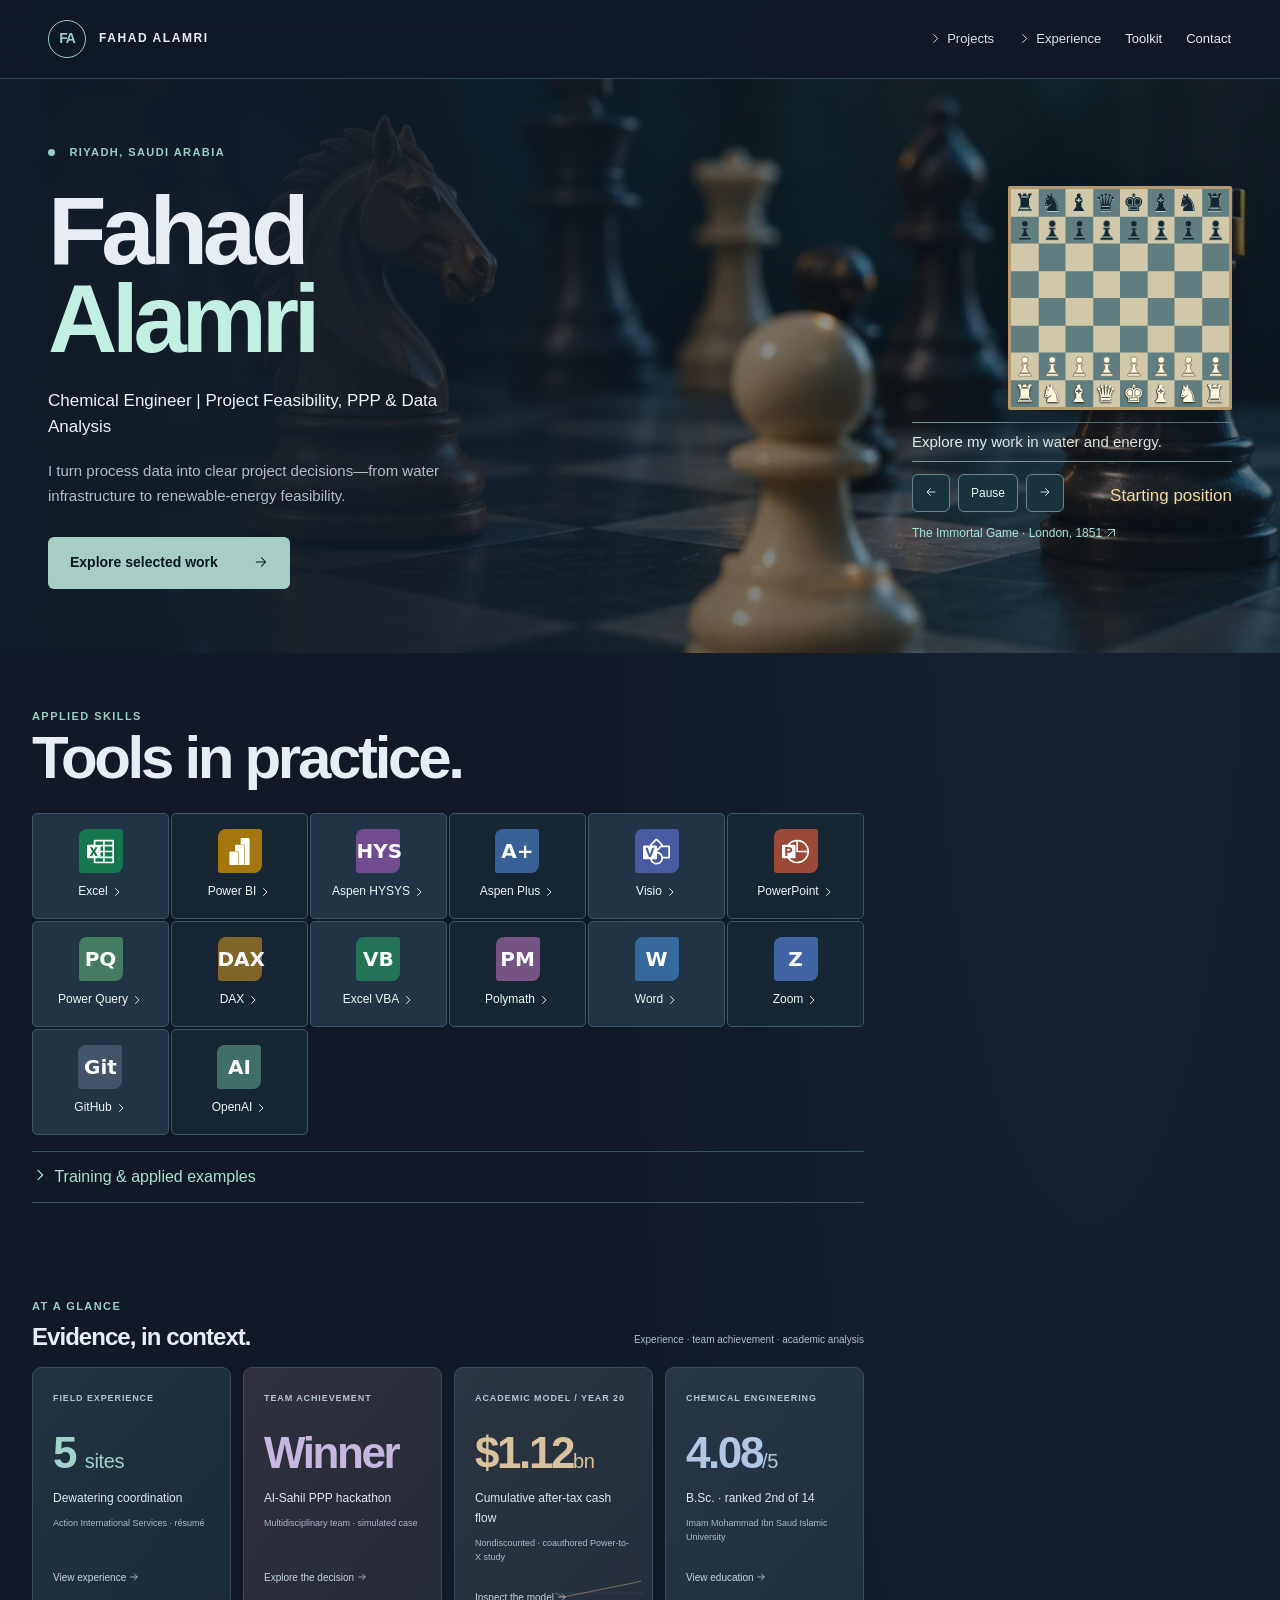
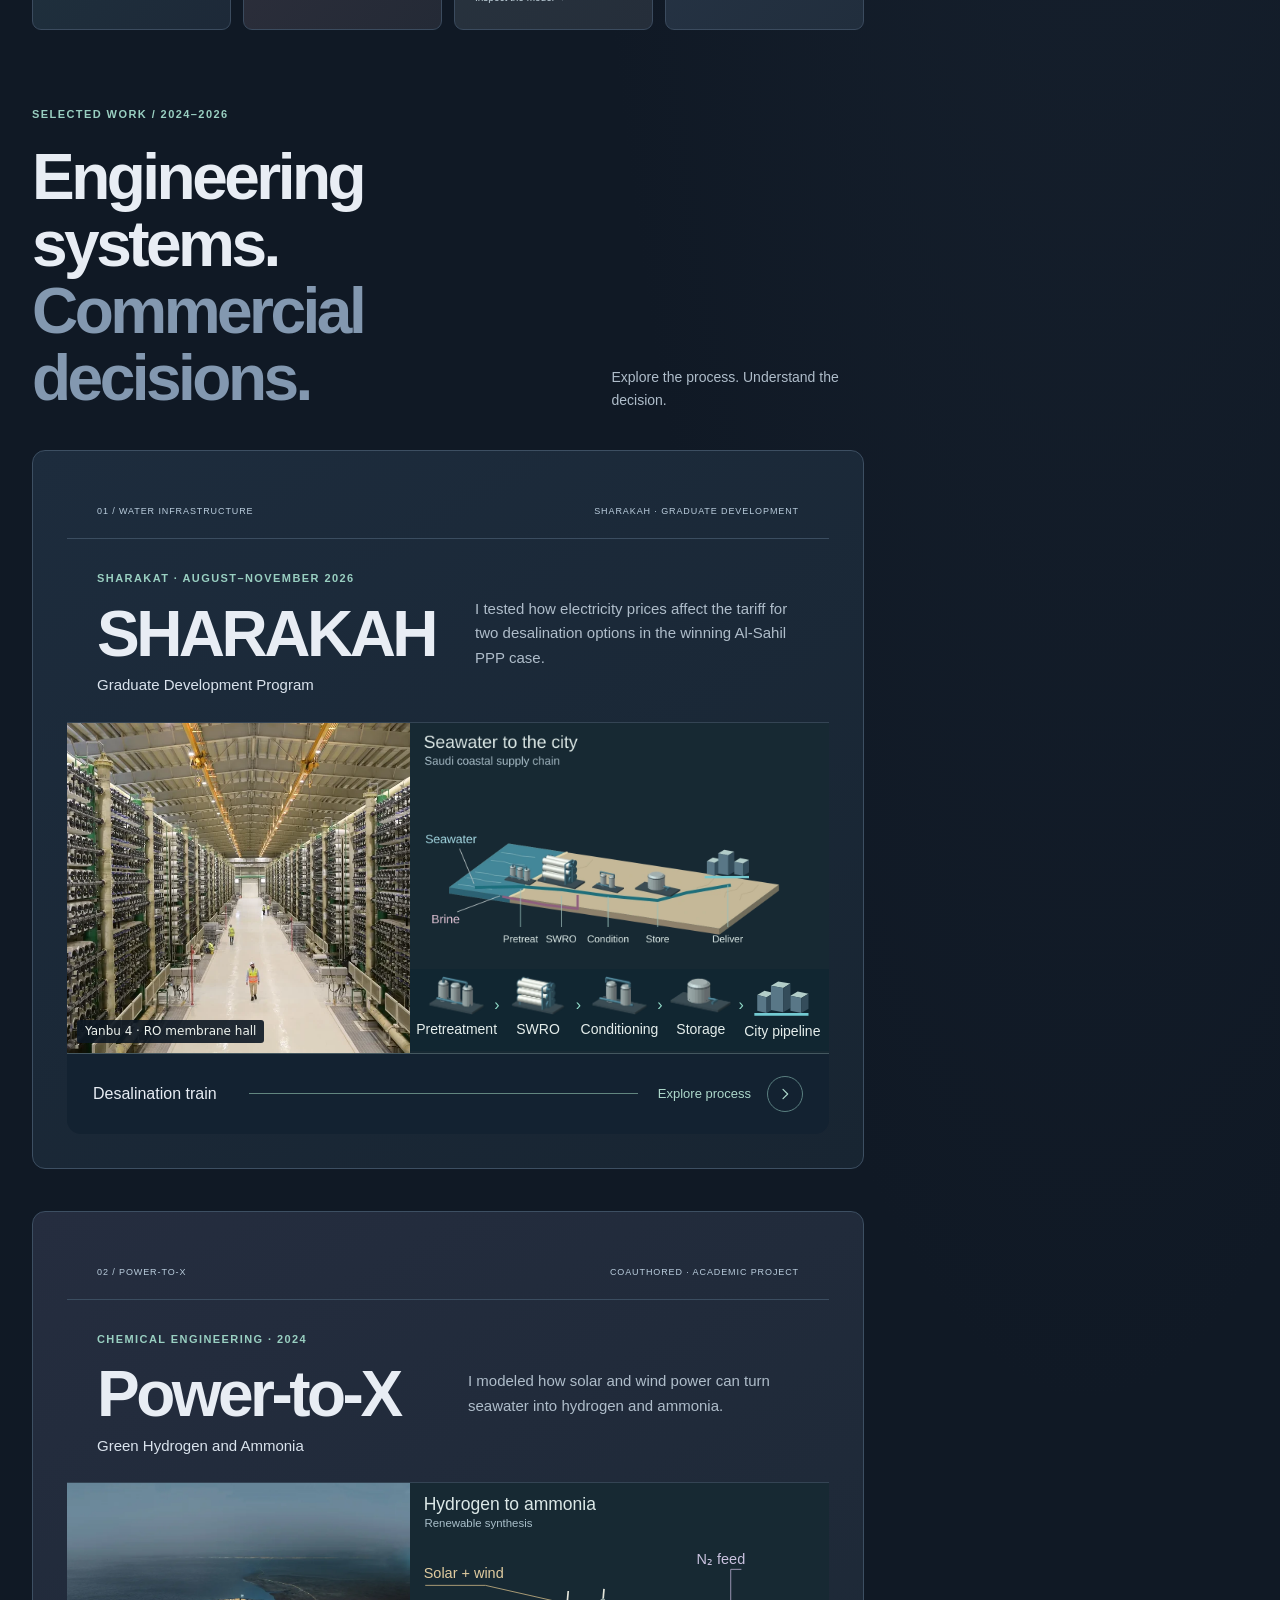
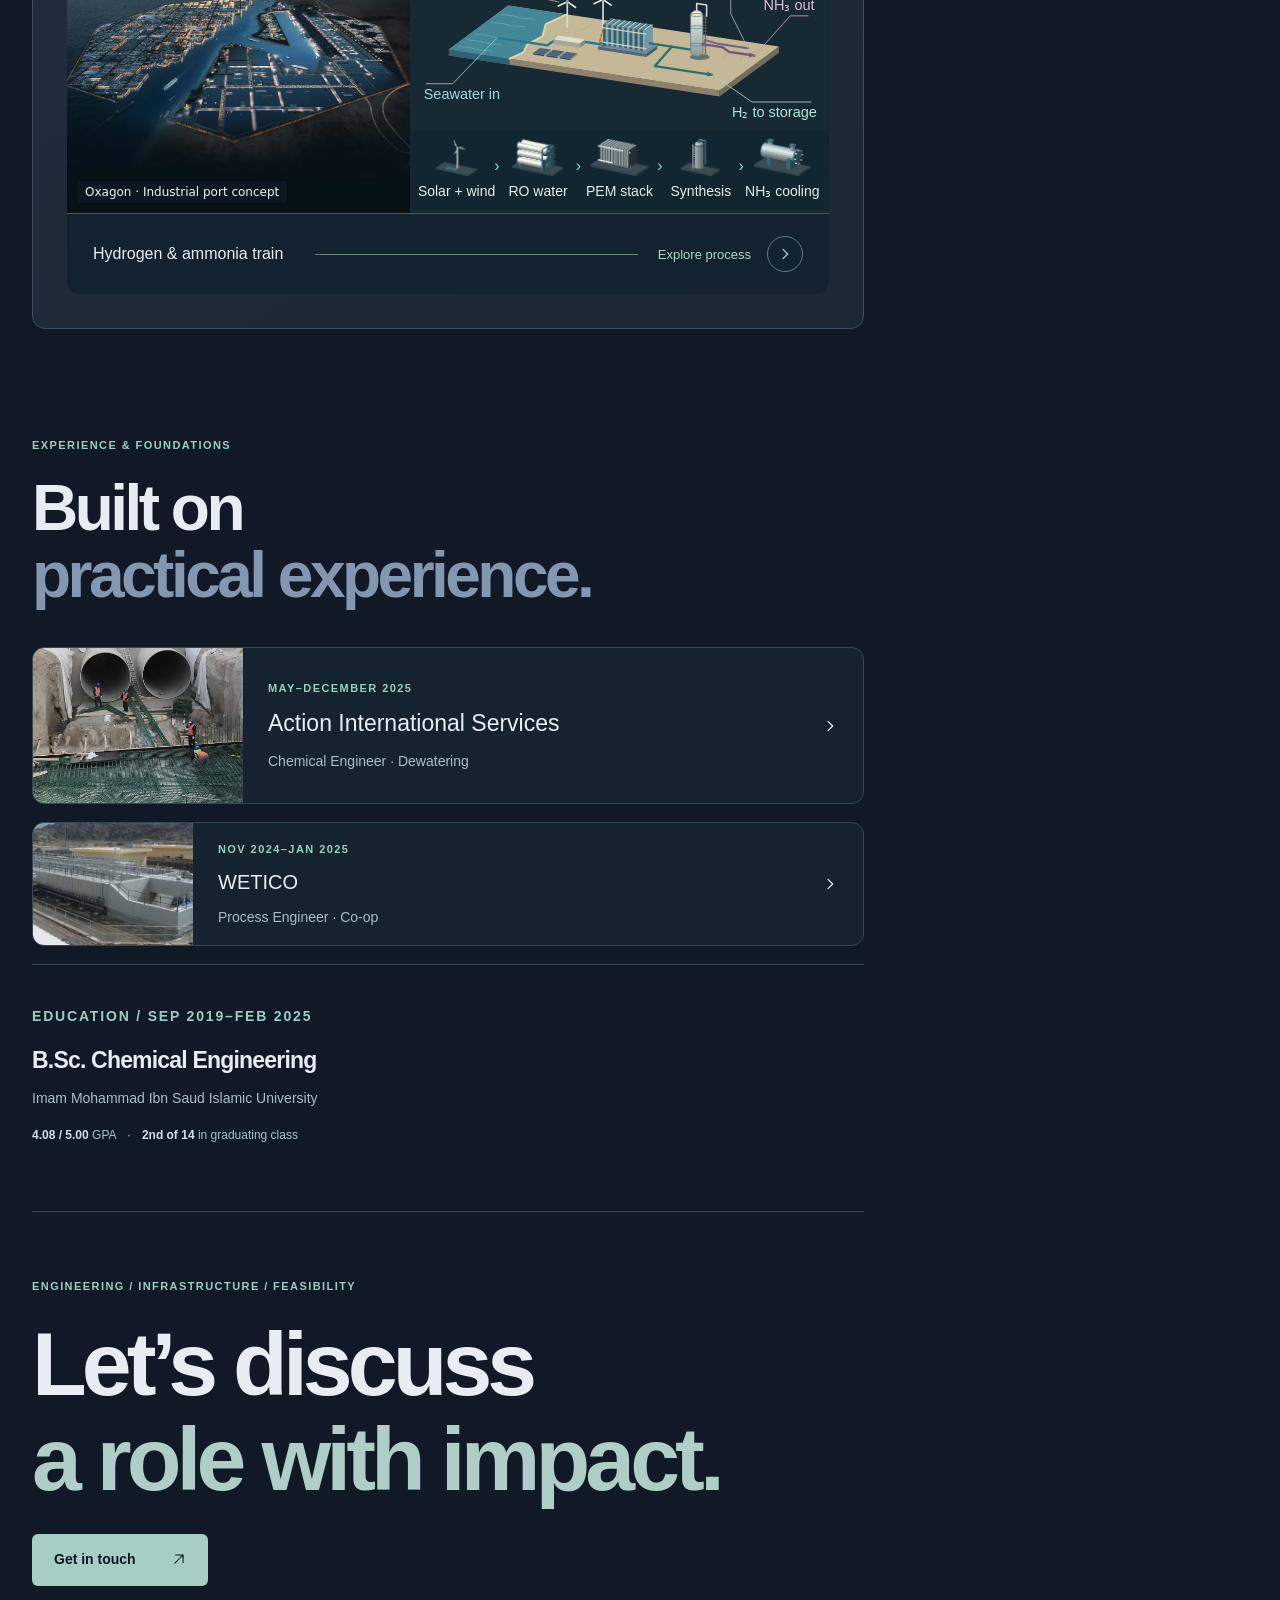
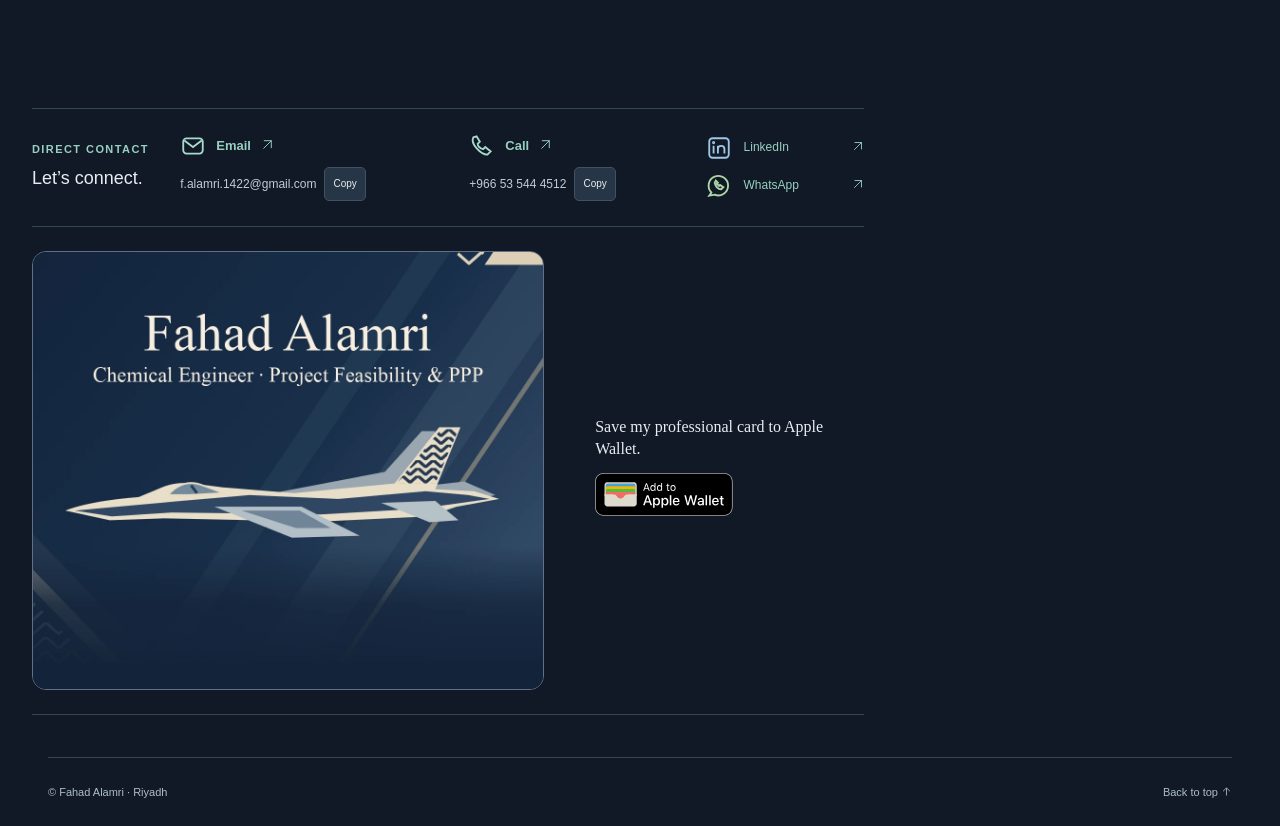
==== commit 10429cae: "Use official project imagery and match the website card to Apple Wallet" ====
--- a/index.html
+++ b/index.html
@@ -1,23 +1,25 @@
 <!DOCTYPE html>
 
-<html lang="en"><head><script src="./assets/js/site-config.js"></script><meta charset="utf-8"/><meta content="width=device-width,initial-scale=1,viewport-fit=cover" name="viewport"/><meta content="#080f1a" name="theme-color"/><meta content="Fahad Alamri — chemical engineering, water infrastructure, PPP and project feasibility. Explore selected work and interactive case models." name="description"/><title>Fahad Alamri | Portfolio</title><link href="./assets/css/portfolio.css" rel="stylesheet"/><script defer="" src="./assets/js/explorers.js"></script><link href="./assets/css/executive.css" rel="stylesheet"/><script defer="" src="./assets/study/equipment.js"></script><link href="./assets/icons/knight-180.png" rel="apple-touch-icon" sizes="180x180"/><link href="./assets/icons/favicon-32.png?v=fa2" rel="icon" sizes="32x32" type="image/png"/><link href="./assets/icons/favicon.svg?v=fa2" rel="icon" sizes="any" type="image/svg+xml"/><link href="./site.webmanifest?v=knight1" rel="manifest"/><meta content="Fahad Alamri" name="apple-mobile-web-app-title"/><meta content="website" property="og:type"/><meta content="Fahad Alamri" property="og:site_name"/><meta content="Engineering, infrastructure &amp; feasibility" property="og:title"/><meta content="Explore Fahad Alamri’s work in water infrastructure, PPP feasibility and Power-to-X through interactive process maps and case models." property="og:description"/><meta content="https://fahad-alamri-e.github.io/F.A-Portfolio/" property="og:url"/><meta content="https://fahad-alamri-e.github.io/F.A-Portfolio/assets/atlas/chess-1024.webp" property="og:image"/><meta content="1024" property="og:image:width"/><meta content="508" property="og:image:height"/><meta content="Chess pieces on a board in midgame" property="og:image:alt"/><meta content="summary_large_image" name="twitter:card"/><meta content="Fahad Alamri · Engineering &amp; Feasibility" name="twitter:title"/><meta content="https://fahad-alamri-e.github.io/F.A-Portfolio/assets/atlas/chess-1024.webp" name="twitter:image"/><link href="./assets/css/motion.css" rel="stylesheet"/><script defer="" src="./assets/atlas/models.js"></script><link rel="stylesheet" href="./assets/atlas/coastal.css"><link rel="stylesheet" href="./assets/study/refined.css?v=project-photos2"><script defer src="./assets/study/refined.js?v=menu1"></script><link rel="stylesheet" href="./assets/wallet/card.css?v=knight1">
+<html lang="en"><head><script src="./assets/js/site-config.js"></script><meta charset="utf-8"/><meta content="width=device-width,initial-scale=1,viewport-fit=cover" name="viewport"/><meta content="#080f1a" name="theme-color"/><meta content="Fahad Alamri — chemical engineering, water infrastructure, PPP and project feasibility. Explore selected work and interactive case models." name="description"/><title>Fahad Alamri | Portfolio</title><link href="./assets/css/portfolio.css" rel="stylesheet"/><script defer="" src="./assets/js/explorers.js"></script><link href="./assets/css/executive.css" rel="stylesheet"/><script defer="" src="./assets/study/equipment.js"></script><link href="./assets/icons/knight-180.png" rel="apple-touch-icon" sizes="180x180"/><link href="./assets/icons/favicon-32.png?v=fa2" rel="icon" sizes="32x32" type="image/png"/><link href="./assets/icons/favicon.svg?v=fa2" rel="icon" sizes="any" type="image/svg+xml"/><link href="./site.webmanifest?v=knight1" rel="manifest"/><meta content="Fahad Alamri" name="apple-mobile-web-app-title"/><meta content="website" property="og:type"/><meta content="Fahad Alamri" property="og:site_name"/><meta content="Engineering, infrastructure &amp; feasibility" property="og:title"/><meta content="Explore Fahad Alamri’s work in water infrastructure, PPP feasibility and Power-to-X through interactive process maps and case models." property="og:description"/><meta content="https://fahad-alamri-e.github.io/F.A-Portfolio/" property="og:url"/><meta content="https://fahad-alamri-e.github.io/F.A-Portfolio/assets/atlas/chess-1024.webp" property="og:image"/><meta content="1024" property="og:image:width"/><meta content="508" property="og:image:height"/><meta content="Chess pieces on a board in midgame" property="og:image:alt"/><meta content="summary_large_image" name="twitter:card"/><meta content="Fahad Alamri · Engineering &amp; Feasibility" name="twitter:title"/><meta content="https://fahad-alamri-e.github.io/F.A-Portfolio/assets/atlas/chess-1024.webp" name="twitter:image"/><link href="./assets/css/motion.css" rel="stylesheet"/><script defer="" src="./assets/atlas/models.js"></script><link rel="stylesheet" href="./assets/atlas/coastal.css"><link rel="stylesheet" href="./assets/study/refined.css?v=project-photos2"><script defer src="./assets/study/refined.js?v=menu1"></script><link rel="stylesheet" href="./assets/wallet/card.css?v=poster-art1">
 </head>
 <body id="top"><a class="skip" href="#main">Skip to content</a><div aria-hidden="true" class="scroll-object"><svg viewBox="0 0 300 300"><g fill="none" id="scroll-geometry" stroke="currentColor" stroke-width="1.5"><path d="m150 35 95 55v110l-95 55-95-55V90Zm0 0v110m95-55-95 55-95-55m95 55v110"></path><circle cx="150" cy="145" r="90"></circle><path d="M40 230Q90 60 150 145T260 60"></path></g><text fill="currentColor" font-size="18" id="scroll-equation" x="35" y="285">Σṁin − Σṁout = dM/dt</text></svg></div><header><a aria-label="Fahad Alamri, top" class="brand" href="#top"><span class="monogram">FA</span><span>FAHAD ALAMRI</span></a><button class="mobile-menu" type="button" aria-label="Open menu" aria-expanded="false" aria-controls="portfolio-nav"><svg class="ui-icon icon-menu" aria-hidden="true" focusable="false"><use href="./assets/study/navigation.svg#menu"></use></svg><svg class="ui-icon icon-close" aria-hidden="true" focusable="false"><use href="./assets/study/navigation.svg#close"></use></svg></button><nav id="portfolio-nav" aria-label="Main navigation"><details><summary><svg class="ui-icon icon-chevron" aria-hidden="true" focusable="false"><use href="./assets/study/navigation.svg#chevron"></use></svg>Projects</summary><div><a data-open-project href="#sharakah">Al-Sahil PPP</a><a data-open-project href="#power-to-x">Power-to-X</a></div></details><details><summary><svg class="ui-icon icon-chevron" aria-hidden="true" focusable="false"><use href="./assets/study/navigation.svg#chevron"></use></svg>Experience</summary><div><a href="#action">Action International</a><a href="#wetico">WETICO</a></div></details><a href="#toolkit">Toolkit</a><a href="#contact">Contact</a></nav></header>
 <main id="main"><section class="hero wrap match-hero"><div><p class="eyebrow"><span class="dot"></span> RIYADH, SAUDI ARABIA</p><h1>Fahad<br/><span>Alamri</span></h1><p class="headline">Chemical Engineer | Project Feasibility, PPP &amp; Data Analysis</p><p class="intro">I turn process data into clear project decisions—from water infrastructure to renewable-energy feasibility.</p><a class="button primary" href="#work">Explore selected work <span><svg class="ui-icon icon-right" aria-hidden="true" focusable="false"><use href="./assets/study/navigation.svg#right"></use></svg></span></a></div><aside class="replay"><div id="board" role="img" aria-label="Chess replay"></div><p class="hero-caption">Explore my work in water and energy.</p><div class="playbar"><button id="prev" aria-label="Previous move"><svg class="ui-icon icon-left" aria-hidden="true" focusable="false"><use href="./assets/study/navigation.svg#left"></use></svg></button><button id="toggle">Pause</button><button id="next" aria-label="Next move"><svg class="ui-icon icon-right" aria-hidden="true" focusable="false"><use href="./assets/study/navigation.svg#right"></use></svg></button><output id="notation"></output></div><a class="game-credit" href="https://www.chessworld.net/chessclubs/openingguide/immortal-game.asp">The Immortal Game · London, 1851 <svg class="ui-icon icon-external" aria-hidden="true" focusable="false"><use href="./assets/study/navigation.svg#external"></use></svg></a></aside></section>
 <section class="wrap workshop" id="toolkit"><p class="eyebrow">APPLIED SKILLS</p><h2>Tools in practice.</h2><div class="toolgrid"></div><details class="training-note" id="training"><summary><svg class="ui-icon icon-chevron" aria-hidden="true" focusable="false"><use href="./assets/study/navigation.svg#chevron"></use></svg>Training &amp; applied examples</summary><p>PPP, contract and procurement management, and financial modeling with Excel and Power BI.</p><p>Five Zoom sessions covered Excel, Power BI, data analysis, reporting and dashboards.</p><dl><dt>Transactions tracker</dt><dd>Excel VBA timestamps, row controls and monthly status totals.</dd><dt>Workplace risk</dt><dd>A 5 × 5 likelihood–severity matrix for comparing initial and residual risk.</dd><dt>AI providers</dt><dd>OpenAI · Anthropic · Google</dd></dl></details></section><section aria-labelledby="snapshot-title" class="executive wrap"><div class="dashboard-top"><div><p class="eyebrow">AT A GLANCE</p><h2 id="snapshot-title">Evidence, in context.</h2></div><p>Experience · team achievement · academic analysis</p></div><div class="bento"><a class="bento-card experience-proof" href="#experience"><span class="micro-label">FIELD EXPERIENCE</span><strong>5 <small>sites</small></strong><p>Dewatering coordination</p><span class="source-note">Action International Services · résumé</span><span class="card-link">View experience <svg class="ui-icon icon-right" aria-hidden="true" focusable="false"><use href="./assets/study/navigation.svg#right"></use></svg></span></a><a class="bento-card award-proof" href="#sharakah"><span class="micro-label">TEAM ACHIEVEMENT</span><strong>Winner</strong><p>Al-Sahil PPP hackathon</p><span class="source-note">Multidisciplinary team · simulated case</span><span class="card-link">Explore the decision <svg class="ui-icon icon-right" aria-hidden="true" focusable="false"><use href="./assets/study/navigation.svg#right"></use></svg></span></a><a class="bento-card model-proof" href="#power-to-x"><span class="micro-label">ACADEMIC MODEL / YEAR 20</span><strong>$1.12<small>bn</small></strong><p>Cumulative after-tax cash flow</p><span class="source-note">Nondiscounted · coauthored Power-to-X study</span><svg aria-hidden="true" class="mini-trend" viewBox="0 0 230 45"><path class="zero" d="M0 32.70H230"></path><path d="M0.00,32.78 11.00,37.69 22.00,43.00 33.00,40.78 44.00,38.55 55.00,36.33 66.00,34.11 77.00,31.88 88.00,29.66 99.00,27.44 110.00,25.21 121.00,22.99 132.00,20.77 143.00,18.54 154.00,16.32 165.00,14.10 176.00,11.87 187.00,9.65 198.00,7.43 209.00,5.20 220.00,2.00"></path></svg><span class="card-link">Inspect the model <svg class="ui-icon icon-right" aria-hidden="true" focusable="false"><use href="./assets/study/navigation.svg#right"></use></svg></span></a><a class="bento-card education-proof" href="#education"><span class="micro-label">CHEMICAL ENGINEERING</span><strong>4.08<small>/5</small></strong><p>B.Sc. · ranked 2nd of 14</p><span class="source-note">Imam Mohammad Ibn Saud Islamic University</span><span class="card-link">View education <svg class="ui-icon icon-right" aria-hidden="true" focusable="false"><use href="./assets/study/navigation.svg#right"></use></svg></span></a></div></section>
 <section class="work wrap" id="work"><div class="section-heading"><div><p class="eyebrow">SELECTED WORK / 2024–2026</p><h2>Engineering systems.<br/><span class="muted">Commercial decisions.</span></h2></div><p>Explore the process. Understand the decision.</p></div>
 <article class="project water" id="sharakah"><div class="project-overline"><span>01 / WATER INFRASTRUCTURE</span><span>SHARAKAH · GRADUATE DEVELOPMENT</span></div><div class="project-intro"><div><p class="eyebrow">SHARAKAT · AUGUST–NOVEMBER 2026</p><h3>SHARAKAH</h3><p class="subtitle">Graduate Development Program</p></div><div><p>I tested how electricity prices affect the tariff for two desalination options in the winning Al-Sahil PPP case.</p><div class="tags"><span>PPP feasibility</span><span>Excel modeling</span><span>Power BI</span></div></div></div>
-<details class="project-expand" id="water-case"><summary class="project-cover"><span class="cover-media"><img loading="lazy" decoding="async" width="960" height="720" src="./assets/atlas/el-prat-960.webp" srcset="./assets/atlas/el-prat-480.webp 480w, ./assets/atlas/el-prat-960.webp 960w" sizes="(max-width:650px) 94vw, 540px" alt="Reverse osmosis pressure vessels and feed piping inside the El Prat desalination plant."><span class="photo-caption">El Prat · Membrane hall</span></span><span class="cover-sculpture"><span class="model-viewport"><img width="550" height="320" loading="lazy" decoding="async" src="./assets/study/supply-view.webp" alt="Saudi coastal concept showing seawater entering a reverse-osmosis membrane rack, treated water delivery and brine discharge."></span><span class="plant-line"><span><img src="./assets/study/pretreat.svg" loading="lazy" alt=""><b>Pretreatment</b></span><span><img src="./assets/study/membrane.svg" loading="lazy" alt=""><b>SWRO</b></span><span><img src="./assets/study/finish.svg" loading="lazy" alt=""><b>Conditioning</b></span><span><img src="./assets/study/delivery.svg" loading="lazy" alt=""><b>Storage</b></span><span><img src="./assets/study/city.svg" loading="lazy" alt=""><b>City pipeline</b></span></span></span><span class="cover-footer"><span>Desalination train</span><span class="cover-action"><span class="closed-word">Explore process</span><span class="open-word">Close process</span><b aria-hidden="true" class="plus"><svg class="ui-icon icon-chevron" aria-hidden="true" focusable="false"><use href="./assets/study/navigation.svg#chevron"></use></svg></b></span></span></summary><div class="project-interior"><section class="scene-reading"><h4>Seawater reverse osmosis</h4><p>Pressurized seawater passes through a membrane bank. The permeate goes to conditioning, storage and delivery to the off-taker. The concentrate carries the rejected salt.</p><details class="scene-notes"><summary><svg class="ui-icon icon-chevron" aria-hidden="true" focusable="false"><use href="./assets/study/navigation.svg#chevron"></use></svg>Explore the Saudi setting &amp; streams</summary><img class="country-view" loading="lazy" width="560" height="335" src="./assets/atlas/saudi-coast.svg" alt="Saudi Arabia between the Red Sea to the west and the Arabian Gulf to the east."><p><a href="https://energyrecovery.com/pressure-exchangers/high-pressure-px/">High-pressure PX equipment reference <svg class="ui-icon icon-external" aria-hidden="true" focusable="false"><use href="./assets/study/navigation.svg#external"></use></svg></a></p><p>The Saudi Water Academy supply-chain reference connects production, transmission, storage and distribution. The Al-Sahil case focuses on production and delivery to the off-taker.</p><p>Saudi Arabia provides the geographic reference. The scene illustrates a coastal concept and represents no specific site.</p><p>Reference photograph · <a href="https://commons.wikimedia.org/wiki/File:Reverse_osmosis_desalination_plant.JPG">El Prat · Membrane hall by James Grellier <svg class="ui-icon icon-external" aria-hidden="true" focusable="false"><use href="./assets/study/navigation.svg#external"></use></svg></a>. <a href="https://creativecommons.org/licenses/by-sa/3.0/">CC BY-SA 3.0 <svg class="ui-icon icon-external" aria-hidden="true" focusable="false"><use href="./assets/study/navigation.svg#external"></use></svg></a>. Cropped and resized.</p></details></section><div class="project-proof"><div><span>CHALLENGE</span><p>Choose a desalination option for a simulated PPP.</p></div><div><span>MY WORK</span><p><strong>Excel electricity-price sensitivity</strong> on water tariffs.</p></div><div><span>TEAM OUTCOME</span><p><strong>Recommended A · won the hackathon.</strong></p></div></div><section aria-label="Interactive water process" class="process-explorer" data-process="water" id="water-process"><div class="diagram-heading"><div><p class="eyebrow">INTERACTIVE PROCESS MAP</p><h4>From seawater to the off-taker.</h4></div></div><div aria-label="Desalination option" class="option-switch" role="group"><button aria-pressed="true" data-option="a" type="button">A · Conventional SWRO</button><button aria-pressed="false" data-option="b" type="button">B · Expanded modular SWRO</button></div><div class="stream-legend"><span class="legend-water">Water</span><span class="legend-energy">Electricity / recovered energy</span><span class="legend-brine">Concentrate</span></div><p class="map-hint">Select equipment to see its role.</p><div class="process-canvas"><svg aria-label="water process, select equipment for details" class="technical-svg desktop-flow" role="group" viewBox="0 0 1110 550" xmlns="http://www.w3.org/2000/svg"><defs><marker id="water-d-water" markerHeight="7" markerWidth="7" orient="auto" refX="6" refY="3.5"><path d="M0 0 7 3.5 0 7Z" fill="#8bc9df"></path></marker><marker id="water-d-energy" markerHeight="7" markerWidth="7" orient="auto" refX="6" refY="3.5"><path d="M0 0 7 3.5 0 7Z" fill="#d9b889"></path></marker><marker id="water-d-hydrogen" markerHeight="7" markerWidth="7" orient="auto" refX="6" refY="3.5"><path d="M0 0 7 3.5 0 7Z" fill="#91c9bc"></path></marker><marker id="water-d-nitrogen" markerHeight="7" markerWidth="7" orient="auto" refX="6" refY="3.5"><path d="M0 0 7 3.5 0 7Z" fill="#aaa8d8"></path></marker><marker id="water-d-product" markerHeight="7" markerWidth="7" orient="auto" refX="6" refY="3.5"><path d="M0 0 7 3.5 0 7Z" fill="#c5aad5"></path></marker><marker id="water-d-brine" markerHeight="7" markerWidth="7" orient="auto" refX="6" refY="3.5"><path d="M0 0 7 3.5 0 7Z" fill="#b397a8"></path></marker></defs><path class="pipe water" d="M180 269H203" data-stream="water" fill="none" marker-end="url(#water-d-water)" stroke="#8bc9df" stroke-width="2"></path><path class="flow-pulse" d="M180 269H203" data-stream="water" fill="none" stroke="#8bc9df" stroke-width="3"></path><path class="pipe water" d="M360 269H383" data-stream="water" fill="none" marker-end="url(#water-d-water)" stroke="#8bc9df" stroke-width="2"></path><path class="flow-pulse" d="M360 269H383" data-stream="water" fill="none" stroke="#8bc9df" stroke-width="3"></path><path class="pipe water" d="M540 269H563" data-stream="water" fill="none" marker-end="url(#water-d-water)" stroke="#8bc9df" stroke-width="2"></path><path class="flow-pulse" d="M540 269H563" data-stream="water" fill="none" stroke="#8bc9df" stroke-width="3"></path><path class="pipe water" d="M720 269H743" data-stream="water" fill="none" marker-end="url(#water-d-water)" stroke="#8bc9df" stroke-width="2"></path><path class="flow-pulse" d="M720 269H743" data-stream="water" fill="none" stroke="#8bc9df" stroke-width="3"></path><path class="pipe water" d="M900 269H923" data-stream="water" fill="none" marker-end="url(#water-d-water)" stroke="#8bc9df" stroke-width="2"></path><path class="flow-pulse" d="M900 269H923" data-stream="water" fill="none" stroke="#8bc9df" stroke-width="3"></path><path class="pipe energy" d="M465 148V213" data-stream="energy" fill="none" marker-end="url(#water-d-energy)" stroke="#d9b889" stroke-width="2"></path><path class="flow-pulse" d="M465 148V213" data-stream="energy" fill="none" stroke="#d9b889" stroke-width="3"></path><path class="pipe brine" d="M645 318V393" data-stream="brine" fill="none" marker-end="url(#water-d-brine)" stroke="#b397a8" stroke-width="2"></path><path class="flow-pulse" d="M645 318V393" data-stream="brine" fill="none" stroke="#b397a8" stroke-width="3"></path><path class="pipe brine" d="M720 449H923" data-stream="brine" fill="none" marker-end="url(#water-d-brine)" stroke="#b397a8" stroke-width="2"></path><path class="flow-pulse" d="M720 449H923" data-stream="brine" fill="none" stroke="#b397a8" stroke-width="3"></path><path class="pipe energy" d="M570 449H465V325" data-stream="energy" fill="none" marker-end="url(#water-d-energy)" stroke="#d9b889" stroke-width="2"></path><path class="flow-pulse" d="M570 449H465V325" data-stream="energy" fill="none" stroke="#d9b889" stroke-width="3"></path><text class="flow-note" x="30" y="190">SEAWATER</text><text class="flow-note" x="750" y="365">PERMEATE → POTABLE WATER</text><g aria-label="Seawater intake: show process details" class="equipment" data-unit="intake" role="button" style="--unit:#8bc9df" tabindex="0" transform="translate(30,220)"><rect class="equipment-hit" width="150" height="98" rx="8"/><image href="./assets/study/intake.svg" x="18" width="110" height="55"/><text class="unit-title" x="12" y="64">Seawater intake</text><text class="unit-sub" x="12" y="83">Source water</text></g><g aria-label="Pretreatment: show process details" class="equipment" data-unit="pretreat" role="button" style="--unit:#8bc9df" tabindex="0" transform="translate(210,220)"><rect class="equipment-hit" width="150" height="98" rx="8"/><image href="./assets/study/pretreat.svg" x="18" width="110" height="55"/><text class="unit-title" x="12" y="64">Pretreatment</text><text class="unit-sub" x="12" y="83">Protect membranes</text></g><g aria-label="High-pressure pump: show process details" class="equipment" data-unit="pressure" role="button" style="--unit:#d9b889" tabindex="0" transform="translate(390,220)"><rect class="equipment-hit" width="150" height="98" rx="8"/><image href="./assets/study/pressure.svg" x="18" width="110" height="55"/><text class="unit-title" x="12" y="64">High-pressure pump</text><text class="unit-sub" x="12" y="83">Drive separation</text></g><g aria-label="SWRO membranes: show process details" class="equipment" data-unit="membrane"" role="button" style="--unit:#8bc9df" tabindex="0" transform="translate(570,220)"><rect class="equipment-hit" width="150" height="98" rx="8"/><image href="./assets/study/membrane.svg" x="18" width="110" height="55"/><text class="unit-title" x="12" y="64">SWRO membranes</text><text class="unit-sub" x="12" y="83">Salt separation</text></g><g aria-label="Post-treatment: show process details" class="equipment" data-unit="finish" role="button" style="--unit:#8bc9df" tabindex="0" transform="translate(750,220)"><rect class="equipment-hit" width="150" height="98" rx="8"/><image href="./assets/study/finish.svg" x="18" width="110" height="55"/><text class="unit-title" x="12" y="64">Post-treatment</text><text class="unit-sub" x="12" y="83">Water quality</text></g><g aria-label="Storage &amp; delivery: show process details" class="equipment" data-unit="delivery" role="button" style="--unit:#c5aad5" tabindex="0" transform="translate(930,220)"><rect class="equipment-hit" width="150" height="98" rx="8"/><image href="./assets/study/delivery.svg" x="18" width="110" height="55"/><text class="unit-title" x="12" y="64">Storage &amp; delivery</text><text class="unit-sub" x="12" y="83">Off-taker interface</text></g><g aria-label="Electricity supply: show process details" class="equipment" data-unit="power" role="button" style="--unit:#d9b889" tabindex="0" transform="translate(390,50)"><rect class="equipment-hit" width="150" height="98" rx="8"/><image href="./assets/study/power.svg" x="18" width="110" height="55"/><text class="unit-title" x="12" y="64">Electricity supply</text><text class="unit-sub" x="12" y="83">Tariff sensitivity</text></g><g aria-label="Energy recovery: show process details" class="equipment" data-unit="recovery" role="button" style="--unit:#d9b889" tabindex="0" transform="translate(570,400)"><rect class="equipment-hit" width="150" height="98" rx="8"/><image href="./assets/study/recovery.svg" x="18" width="110" height="55"/><text class="unit-title" x="12" y="64">Energy recovery</text><text class="unit-sub" x="12" y="83">Recover brine pressure</text></g><g aria-label="Concentrate outfall: show process details" class="equipment" data-unit="outfall" role="button" style="--unit:#b397a8" tabindex="0" transform="translate(930,400)"><rect class="equipment-hit" width="150" height="98" rx="8"/><image href="./assets/study/outfall.svg" x="18" width="110" height="55"/><text class="unit-title" x="12" y="64">Concentrate outfall</text><text class="unit-sub" x="12" y="83">Environmental controls</text></g></svg><svg aria-label="water process, select equipment for details" class="technical-svg mobile-flow" role="group" viewBox="0 0 455 930" xmlns="http://www.w3.org/2000/svg"><defs><marker id="water-m-water" markerHeight="7" markerWidth="7" orient="auto" refX="6" refY="3.5"><path d="M0 0 7 3.5 0 7Z" fill="#8bc9df"></path></marker><marker id="water-m-energy" markerHeight="7" markerWidth="7" orient="auto" refX="6" refY="3.5"><path d="M0 0 7 3.5 0 7Z" fill="#d9b889"></path></marker><marker id="water-m-hydrogen" markerHeight="7" markerWidth="7" orient="auto" refX="6" refY="3.5"><path d="M0 0 7 3.5 0 7Z" fill="#91c9bc"></path></marker><marker id="water-m-nitrogen" markerHeight="7" markerWidth="7" orient="auto" refX="6" refY="3.5"><path d="M0 0 7 3.5 0 7Z" fill="#aaa8d8"></path></marker><marker id="water-m-product" markerHeight="7" markerWidth="7" orient="auto" refX="6" refY="3.5"><path d="M0 0 7 3.5 0 7Z" fill="#c5aad5"></path></marker><marker id="water-m-brine" markerHeight="7" markerWidth="7" orient="auto" refX="6" refY="3.5"><path d="M0 0 7 3.5 0 7Z" fill="#b397a8"></path></marker></defs><path class="pipe water" d="M185 99H238" data-stream="water" fill="none" marker-end="url(#water-m-water)" stroke="#8bc9df" stroke-width="2"></path><path class="flow-pulse" d="M185 99H238" data-stream="water" fill="none" stroke="#8bc9df" stroke-width="3"></path><path class="pipe water" d="M320 148V190H110V223" data-stream="water" fill="none" marker-end="url(#water-m-water)" stroke="#8bc9df" stroke-width="2"></path><path class="flow-pulse" d="M320 148V190H110V223" data-stream="water" fill="none" stroke="#8bc9df" stroke-width="3"></path><path class="pipe water" d="M185 279H238" data-stream="water" fill="none" marker-end="url(#water-m-water)" stroke="#8bc9df" stroke-width="2"></path><path class="flow-pulse" d="M185 279H238" data-stream="water" fill="none" stroke="#8bc9df" stroke-width="3"></path><path class="pipe water" d="M320 328V370H110V403" data-stream="water" fill="none" marker-end="url(#water-m-water)" stroke="#8bc9df" stroke-width="2"></path><path class="flow-pulse" d="M320 328V370H110V403" data-stream="water" fill="none" stroke="#8bc9df" stroke-width="3"></path><path class="pipe water" d="M185 459H238" data-stream="water" fill="none" marker-end="url(#water-m-water)" stroke="#8bc9df" stroke-width="2"></path><path class="flow-pulse" d="M185 459H238" data-stream="water" fill="none" stroke="#8bc9df" stroke-width="3"></path><path class="pipe energy" d="M35 639H15V279H28" data-stream="energy" fill="none" marker-end="url(#water-m-energy)" stroke="#d9b889" stroke-width="2"></path><path class="flow-pulse" d="M35 639H15V279H28" data-stream="energy" fill="none" stroke="#d9b889" stroke-width="3"></path><path class="pipe brine" d="M395 279H430V560H320V583" data-stream="brine" fill="none" marker-end="url(#water-m-brine)" stroke="#b397a8" stroke-width="2"></path><path class="flow-pulse" d="M395 279H430V560H320V583" data-stream="brine" fill="none" stroke="#b397a8" stroke-width="3"></path><path class="pipe brine" d="M320 688V763" data-stream="brine" fill="none" marker-end="url(#water-m-brine)" stroke="#b397a8" stroke-width="2"></path><path class="flow-pulse" d="M320 688V763" data-stream="brine" fill="none" stroke="#b397a8" stroke-width="3"></path><path class="pipe energy" d="M245 639H220V350H110V335" data-stream="energy" fill="none" marker-end="url(#water-m-energy)" stroke="#d9b889" stroke-width="2"></path><path class="flow-pulse" d="M245 639H220V350H110V335" data-stream="energy" fill="none" stroke="#d9b889" stroke-width="3"></path><text class="flow-note" x="35" y="30">SEAWATER</text><text class="flow-note" x="35" y="390">PERMEATE</text><g aria-label="Seawater intake: show process details" class="equipment" data-unit="intake" role="button" style="--unit:#8bc9df" tabindex="0" transform="translate(35,50)"><rect class="equipment-hit" width="150" height="98" rx="8"/><image href="./assets/study/intake.svg" x="18" width="110" height="55"/><text class="unit-title" x="12" y="64">Seawater intake</text><text class="unit-sub" x="12" y="83">Source water</text></g><g aria-label="Pretreatment: show process details" class="equipment" data-unit="pretreat" role="button" style="--unit:#8bc9df" tabindex="0" transform="translate(245,50)"><rect class="equipment-hit" width="150" height="98" rx="8"/><image href="./assets/study/pretreat.svg" x="18" width="110" height="55"/><text class="unit-title" x="12" y="64">Pretreatment</text><text class="unit-sub" x="12" y="83">Protect membranes</text></g><g aria-label="High-pressure pump: show process details" class="equipment" data-unit="pressure" role="button" style="--unit:#d9b889" tabindex="0" transform="translate(35,230)"><rect class="equipment-hit" width="150" height="98" rx="8"/><image href="./assets/study/pressure.svg" x="18" width="110" height="55"/><text class="unit-title" x="12" y="64">High-pressure pump</text><text class="unit-sub" x="12" y="83">Drive separation</text></g><g aria-label="SWRO membranes: show process details" class="equipment" data-unit="membrane"" role="button" style="--unit:#8bc9df" tabindex="0" transform="translate(245,230)"><rect class="equipment-hit" width="150" height="98" rx="8"/><image href="./assets/study/membrane.svg" x="18" width="110" height="55"/><text class="unit-title" x="12" y="64">SWRO membranes</text><text class="unit-sub" x="12" y="83">Salt separation</text></g><g aria-label="Post-treatment: show process details" class="equipment" data-unit="finish" role="button" style="--unit:#8bc9df" tabindex="0" transform="translate(35,410)"><rect class="equipment-hit" width="150" height="98" rx="8"/><image href="./assets/study/finish.svg" x="18" width="110" height="55"/><text class="unit-title" x="12" y="64">Post-treatment</text><text class="unit-sub" x="12" y="83">Water quality</text></g><g aria-label="Storage &amp; delivery: show process details" class="equipment" data-unit="delivery" role="button" style="--unit:#c5aad5" tabindex="0" transform="translate(245,410)"><rect class="equipment-hit" width="150" height="98" rx="8"/><image href="./assets/study/delivery.svg" x="18" width="110" height="55"/><text class="unit-title" x="12" y="64">Storage &amp; delivery</text><text class="unit-sub" x="12" y="83">Off-taker interface</text></g><g aria-label="Electricity supply: show process details" class="equipment" data-unit="power" role="button" style="--unit:#d9b889" tabindex="0" transform="translate(35,590)"><rect class="equipment-hit" width="150" height="98" rx="8"/><image href="./assets/study/power.svg" x="18" width="110" height="55"/><text class="unit-title" x="12" y="64">Electricity supply</text><text class="unit-sub" x="12" y="83">Tariff sensitivity</text></g><g aria-label="Energy recovery: show process details" class="equipment" data-unit="recovery" role="button" style="--unit:#d9b889" tabindex="0" transform="translate(245,590)"><rect class="equipment-hit" width="150" height="98" rx="8"/><image href="./assets/study/recovery.svg" x="18" width="110" height="55"/><text class="unit-title" x="12" y="64">Energy recovery</text><text class="unit-sub" x="12" y="83">Recover brine pressure</text></g><g aria-label="Concentrate outfall: show process details" class="equipment" data-unit="outfall" role="button" style="--unit:#b397a8" tabindex="0" transform="translate(245,770)"><rect class="equipment-hit" width="150" height="98" rx="8"/><image href="./assets/study/outfall.svg" x="18" width="110" height="55"/><text class="unit-title" x="12" y="64">Concentrate outfall</text><text class="unit-sub" x="12" y="83">Environmental controls</text></g></svg></div><div class="diagram-bottom"><div aria-live="polite" class="unit-inspector"><strong>Seawater intake</strong><p>The feed enters the treatment chain. Select a piece of equipment to explore its role and the decision it informs.</p></div><div class="process-readout"><span class="micro-label" id="water-option-label">OPTION A / CONVENTIONAL SWRO</span><div class="readout-values"><p><strong id="process-intensity">3.20</strong><span>kWh/m³ · electricity intensity</span></p><p><strong id="process-tariff">7.30</strong><span>SAR/m³ · at SAR 0.28/kWh</span></p></div><p id="option-note">Full capacity from the start; lower modeled full-cost tariff than fully expanded B.</p></div></div><details class="diagram-assumptions"><summary><svg class="ui-icon icon-chevron" aria-hidden="true" focusable="false"><use href="./assets/study/navigation.svg#chevron"></use></svg>Diagram scope &amp; assumptions</summary><p class="diagram-note">Illustrative SWRO process map, not a plant P&amp;ID. A and B share this treatment chain; their configuration and economics differ. The team also evaluated a thermal hybrid. Expanded B represents a full year after expansion acceptance.</p></details></section><details class="case"><summary><span>Program journey &amp; project notes</span><span aria-hidden="true" class="plus"><svg class="ui-icon icon-chevron" aria-hidden="true" focusable="false"><use href="./assets/study/navigation.svg#chevron"></use></svg></span></summary><div class="case-body"><div class="story-grid"><div><p class="eyebrow">THE LEARNING JOURNEY</p><h4>Seeing the whole project.</h4><p>I studied how technical feasibility, project finance, procurement, payment mechanisms, and risk allocation shaped decisions for the organization buying the water. Excel supported scenario modeling; Power BI training supported clear reporting.</p></div><div><p class="eyebrow">AL-SAHIL / SIMULATED PPP CASE</p><h4>A decision with trade-offs.</h4><p>Our team compared conventional seawater reverse osmosis, modular SWRO, and a thermal hybrid. I modeled the impact of electricity prices on water tariffs in Excel. Our multidisciplinary team evaluated the options, recommended Option A, and won the hackathon.</p><p>Option A offered full capacity from the start and remained cheaper than fully expanded Option B in the modeled comparison. Option B used less electricity per cubic metre.</p></div></div>
+<details class="project-expand" id="water-case"><summary class="project-cover"><span class="cover-media"><img loading="lazy" decoding="async" width="960" height="640" src="./assets/atlas/sharakat-yanbu-960.webp" srcset="./assets/atlas/sharakat-yanbu-480.webp 480w, ./assets/atlas/sharakat-yanbu-960.webp 960w" sizes="(max-width:650px) 94vw, 540px" alt="A technician walking between rows of reverse osmosis pressure vessels at the Yanbu 4 desalination plant."><span class="photo-caption">Yanbu 4 · RO membrane hall</span></span><span class="cover-sculpture"><span class="model-viewport"><img width="550" height="320" loading="lazy" decoding="async" src="./assets/study/supply-view.webp" alt="Saudi coastal concept showing seawater entering a reverse-osmosis membrane rack, treated water delivery and brine discharge."></span><span class="plant-line"><span><img src="./assets/study/pretreat.svg" loading="lazy" alt=""><b>Pretreatment</b></span><span><img src="./assets/study/membrane.svg" loading="lazy" alt=""><b>SWRO</b></span><span><img src="./assets/study/finish.svg" loading="lazy" alt=""><b>Conditioning</b></span><span><img src="./assets/study/delivery.svg" loading="lazy" alt=""><b>Storage</b></span><span><img src="./assets/study/city.svg" loading="lazy" alt=""><b>City pipeline</b></span></span></span><span class="cover-footer"><span>Desalination train</span><span class="cover-action"><span class="closed-word">Explore process</span><span class="open-word">Close process</span><b aria-hidden="true" class="plus"><svg class="ui-icon icon-chevron" aria-hidden="true" focusable="false"><use href="./assets/study/navigation.svg#chevron"></use></svg></b></span></span></summary><div class="project-interior"><section class="scene-reading"><h4>Seawater reverse osmosis</h4><p>Pressurized seawater passes through a membrane bank. The permeate goes to conditioning, storage and delivery to the off-taker. The concentrate carries the rejected salt.</p><details class="scene-notes"><summary><svg class="ui-icon icon-chevron" aria-hidden="true" focusable="false"><use href="./assets/study/navigation.svg#chevron"></use></svg>Explore the Saudi setting &amp; streams</summary><img class="country-view" loading="lazy" width="560" height="335" src="./assets/atlas/saudi-coast.svg" alt="Saudi Arabia between the Red Sea to the west and the Arabian Gulf to the east."><p><a href="https://energyrecovery.com/pressure-exchangers/high-pressure-px/">High-pressure PX equipment reference <svg class="ui-icon icon-external" aria-hidden="true" focusable="false"><use href="./assets/study/navigation.svg#external"></use></svg></a></p><p>The Saudi Water Academy supply-chain reference connects production, transmission, storage and distribution. The Al-Sahil case focuses on production and delivery to the off-taker.</p><p>Saudi Arabia provides the geographic reference. The scene illustrates a coastal concept and represents no specific site.</p><p>Yanbu 4’s reverse osmosis membrane hall is an engineering reference for the Al-Sahil case study. Photograph by <a href="https://www.sharakat.com.sa/company-portfolio/yanbu-4/">SHARAKAT <svg class="ui-icon icon-external" aria-hidden="true" focusable="false"><use href="./assets/study/navigation.svg#external"></use></svg></a>.</p></details></section><div class="project-proof"><div><span>CHALLENGE</span><p>Choose a desalination option for a simulated PPP.</p></div><div><span>MY WORK</span><p><strong>Excel electricity-price sensitivity</strong> on water tariffs.</p></div><div><span>TEAM OUTCOME</span><p><strong>Recommended A · won the hackathon.</strong></p></div></div><section aria-label="Interactive water process" class="process-explorer" data-process="water" id="water-process"><div class="diagram-heading"><div><p class="eyebrow">INTERACTIVE PROCESS MAP</p><h4>From seawater to the off-taker.</h4></div></div><div aria-label="Desalination option" class="option-switch" role="group"><button aria-pressed="true" data-option="a" type="button">A · Conventional SWRO</button><button aria-pressed="false" data-option="b" type="button">B · Expanded modular SWRO</button></div><div class="stream-legend"><span class="legend-water">Water</span><span class="legend-energy">Electricity / recovered energy</span><span class="legend-brine">Concentrate</span></div><p class="map-hint">Select equipment to see its role.</p><div class="process-canvas"><svg aria-label="water process, select equipment for details" class="technical-svg desktop-flow" role="group" viewBox="0 0 1110 550" xmlns="http://www.w3.org/2000/svg"><defs><marker id="water-d-water" markerHeight="7" markerWidth="7" orient="auto" refX="6" refY="3.5"><path d="M0 0 7 3.5 0 7Z" fill="#8bc9df"></path></marker><marker id="water-d-energy" markerHeight="7" markerWidth="7" orient="auto" refX="6" refY="3.5"><path d="M0 0 7 3.5 0 7Z" fill="#d9b889"></path></marker><marker id="water-d-hydrogen" markerHeight="7" markerWidth="7" orient="auto" refX="6" refY="3.5"><path d="M0 0 7 3.5 0 7Z" fill="#91c9bc"></path></marker><marker id="water-d-nitrogen" markerHeight="7" markerWidth="7" orient="auto" refX="6" refY="3.5"><path d="M0 0 7 3.5 0 7Z" fill="#aaa8d8"></path></marker><marker id="water-d-product" markerHeight="7" markerWidth="7" orient="auto" refX="6" refY="3.5"><path d="M0 0 7 3.5 0 7Z" fill="#c5aad5"></path></marker><marker id="water-d-brine" markerHeight="7" markerWidth="7" orient="auto" refX="6" refY="3.5"><path d="M0 0 7 3.5 0 7Z" fill="#b397a8"></path></marker></defs><path class="pipe water" d="M180 269H203" data-stream="water" fill="none" marker-end="url(#water-d-water)" stroke="#8bc9df" stroke-width="2"></path><path class="flow-pulse" d="M180 269H203" data-stream="water" fill="none" stroke="#8bc9df" stroke-width="3"></path><path class="pipe water" d="M360 269H383" data-stream="water" fill="none" marker-end="url(#water-d-water)" stroke="#8bc9df" stroke-width="2"></path><path class="flow-pulse" d="M360 269H383" data-stream="water" fill="none" stroke="#8bc9df" stroke-width="3"></path><path class="pipe water" d="M540 269H563" data-stream="water" fill="none" marker-end="url(#water-d-water)" stroke="#8bc9df" stroke-width="2"></path><path class="flow-pulse" d="M540 269H563" data-stream="water" fill="none" stroke="#8bc9df" stroke-width="3"></path><path class="pipe water" d="M720 269H743" data-stream="water" fill="none" marker-end="url(#water-d-water)" stroke="#8bc9df" stroke-width="2"></path><path class="flow-pulse" d="M720 269H743" data-stream="water" fill="none" stroke="#8bc9df" stroke-width="3"></path><path class="pipe water" d="M900 269H923" data-stream="water" fill="none" marker-end="url(#water-d-water)" stroke="#8bc9df" stroke-width="2"></path><path class="flow-pulse" d="M900 269H923" data-stream="water" fill="none" stroke="#8bc9df" stroke-width="3"></path><path class="pipe energy" d="M465 148V213" data-stream="energy" fill="none" marker-end="url(#water-d-energy)" stroke="#d9b889" stroke-width="2"></path><path class="flow-pulse" d="M465 148V213" data-stream="energy" fill="none" stroke="#d9b889" stroke-width="3"></path><path class="pipe brine" d="M645 318V393" data-stream="brine" fill="none" marker-end="url(#water-d-brine)" stroke="#b397a8" stroke-width="2"></path><path class="flow-pulse" d="M645 318V393" data-stream="brine" fill="none" stroke="#b397a8" stroke-width="3"></path><path class="pipe brine" d="M720 449H923" data-stream="brine" fill="none" marker-end="url(#water-d-brine)" stroke="#b397a8" stroke-width="2"></path><path class="flow-pulse" d="M720 449H923" data-stream="brine" fill="none" stroke="#b397a8" stroke-width="3"></path><path class="pipe energy" d="M570 449H465V325" data-stream="energy" fill="none" marker-end="url(#water-d-energy)" stroke="#d9b889" stroke-width="2"></path><path class="flow-pulse" d="M570 449H465V325" data-stream="energy" fill="none" stroke="#d9b889" stroke-width="3"></path><text class="flow-note" x="30" y="190">SEAWATER</text><text class="flow-note" x="750" y="365">PERMEATE → POTABLE WATER</text><g aria-label="Seawater intake: show process details" class="equipment" data-unit="intake" role="button" style="--unit:#8bc9df" tabindex="0" transform="translate(30,220)"><rect class="equipment-hit" width="150" height="98" rx="8"/><image href="./assets/study/intake.svg" x="18" width="110" height="55"/><text class="unit-title" x="12" y="64">Seawater intake</text><text class="unit-sub" x="12" y="83">Source water</text></g><g aria-label="Pretreatment: show process details" class="equipment" data-unit="pretreat" role="button" style="--unit:#8bc9df" tabindex="0" transform="translate(210,220)"><rect class="equipment-hit" width="150" height="98" rx="8"/><image href="./assets/study/pretreat.svg" x="18" width="110" height="55"/><text class="unit-title" x="12" y="64">Pretreatment</text><text class="unit-sub" x="12" y="83">Protect membranes</text></g><g aria-label="High-pressure pump: show process details" class="equipment" data-unit="pressure" role="button" style="--unit:#d9b889" tabindex="0" transform="translate(390,220)"><rect class="equipment-hit" width="150" height="98" rx="8"/><image href="./assets/study/pressure.svg" x="18" width="110" height="55"/><text class="unit-title" x="12" y="64">High-pressure pump</text><text class="unit-sub" x="12" y="83">Drive separation</text></g><g aria-label="SWRO membranes: show process details" class="equipment" data-unit="membrane"" role="button" style="--unit:#8bc9df" tabindex="0" transform="translate(570,220)"><rect class="equipment-hit" width="150" height="98" rx="8"/><image href="./assets/study/membrane.svg" x="18" width="110" height="55"/><text class="unit-title" x="12" y="64">SWRO membranes</text><text class="unit-sub" x="12" y="83">Salt separation</text></g><g aria-label="Post-treatment: show process details" class="equipment" data-unit="finish" role="button" style="--unit:#8bc9df" tabindex="0" transform="translate(750,220)"><rect class="equipment-hit" width="150" height="98" rx="8"/><image href="./assets/study/finish.svg" x="18" width="110" height="55"/><text class="unit-title" x="12" y="64">Post-treatment</text><text class="unit-sub" x="12" y="83">Water quality</text></g><g aria-label="Storage &amp; delivery: show process details" class="equipment" data-unit="delivery" role="button" style="--unit:#c5aad5" tabindex="0" transform="translate(930,220)"><rect class="equipment-hit" width="150" height="98" rx="8"/><image href="./assets/study/delivery.svg" x="18" width="110" height="55"/><text class="unit-title" x="12" y="64">Storage &amp; delivery</text><text class="unit-sub" x="12" y="83">Off-taker interface</text></g><g aria-label="Electricity supply: show process details" class="equipment" data-unit="power" role="button" style="--unit:#d9b889" tabindex="0" transform="translate(390,50)"><rect class="equipment-hit" width="150" height="98" rx="8"/><image href="./assets/study/power.svg" x="18" width="110" height="55"/><text class="unit-title" x="12" y="64">Electricity supply</text><text class="unit-sub" x="12" y="83">Tariff sensitivity</text></g><g aria-label="Energy recovery: show process details" class="equipment" data-unit="recovery" role="button" style="--unit:#d9b889" tabindex="0" transform="translate(570,400)"><rect class="equipment-hit" width="150" height="98" rx="8"/><image href="./assets/study/recovery.svg" x="18" width="110" height="55"/><text class="unit-title" x="12" y="64">Energy recovery</text><text class="unit-sub" x="12" y="83">Recover brine pressure</text></g><g aria-label="Concentrate outfall: show process details" class="equipment" data-unit="outfall" role="button" style="--unit:#b397a8" tabindex="0" transform="translate(930,400)"><rect class="equipment-hit" width="150" height="98" rx="8"/><image href="./assets/study/outfall.svg" x="18" width="110" height="55"/><text class="unit-title" x="12" y="64">Concentrate outfall</text><text class="unit-sub" x="12" y="83">Environmental controls</text></g></svg><svg aria-label="water process, select equipment for details" class="technical-svg mobile-flow" role="group" viewBox="0 0 455 930" xmlns="http://www.w3.org/2000/svg"><defs><marker id="water-m-water" markerHeight="7" markerWidth="7" orient="auto" refX="6" refY="3.5"><path d="M0 0 7 3.5 0 7Z" fill="#8bc9df"></path></marker><marker id="water-m-energy" markerHeight="7" markerWidth="7" orient="auto" refX="6" refY="3.5"><path d="M0 0 7 3.5 0 7Z" fill="#d9b889"></path></marker><marker id="water-m-hydrogen" markerHeight="7" markerWidth="7" orient="auto" refX="6" refY="3.5"><path d="M0 0 7 3.5 0 7Z" fill="#91c9bc"></path></marker><marker id="water-m-nitrogen" markerHeight="7" markerWidth="7" orient="auto" refX="6" refY="3.5"><path d="M0 0 7 3.5 0 7Z" fill="#aaa8d8"></path></marker><marker id="water-m-product" markerHeight="7" markerWidth="7" orient="auto" refX="6" refY="3.5"><path d="M0 0 7 3.5 0 7Z" fill="#c5aad5"></path></marker><marker id="water-m-brine" markerHeight="7" markerWidth="7" orient="auto" refX="6" refY="3.5"><path d="M0 0 7 3.5 0 7Z" fill="#b397a8"></path></marker></defs><path class="pipe water" d="M185 99H238" data-stream="water" fill="none" marker-end="url(#water-m-water)" stroke="#8bc9df" stroke-width="2"></path><path class="flow-pulse" d="M185 99H238" data-stream="water" fill="none" stroke="#8bc9df" stroke-width="3"></path><path class="pipe water" d="M320 148V190H110V223" data-stream="water" fill="none" marker-end="url(#water-m-water)" stroke="#8bc9df" stroke-width="2"></path><path class="flow-pulse" d="M320 148V190H110V223" data-stream="water" fill="none" stroke="#8bc9df" stroke-width="3"></path><path class="pipe water" d="M185 279H238" data-stream="water" fill="none" marker-end="url(#water-m-water)" stroke="#8bc9df" stroke-width="2"></path><path class="flow-pulse" d="M185 279H238" data-stream="water" fill="none" stroke="#8bc9df" stroke-width="3"></path><path class="pipe water" d="M320 328V370H110V403" data-stream="water" fill="none" marker-end="url(#water-m-water)" stroke="#8bc9df" stroke-width="2"></path><path class="flow-pulse" d="M320 328V370H110V403" data-stream="water" fill="none" stroke="#8bc9df" stroke-width="3"></path><path class="pipe water" d="M185 459H238" data-stream="water" fill="none" marker-end="url(#water-m-water)" stroke="#8bc9df" stroke-width="2"></path><path class="flow-pulse" d="M185 459H238" data-stream="water" fill="none" stroke="#8bc9df" stroke-width="3"></path><path class="pipe energy" d="M35 639H15V279H28" data-stream="energy" fill="none" marker-end="url(#water-m-energy)" stroke="#d9b889" stroke-width="2"></path><path class="flow-pulse" d="M35 639H15V279H28" data-stream="energy" fill="none" stroke="#d9b889" stroke-width="3"></path><path class="pipe brine" d="M395 279H430V560H320V583" data-stream="brine" fill="none" marker-end="url(#water-m-brine)" stroke="#b397a8" stroke-width="2"></path><path class="flow-pulse" d="M395 279H430V560H320V583" data-stream="brine" fill="none" stroke="#b397a8" stroke-width="3"></path><path class="pipe brine" d="M320 688V763" data-stream="brine" fill="none" marker-end="url(#water-m-brine)" stroke="#b397a8" stroke-width="2"></path><path class="flow-pulse" d="M320 688V763" data-stream="brine" fill="none" stroke="#b397a8" stroke-width="3"></path><path class="pipe energy" d="M245 639H220V350H110V335" data-stream="energy" fill="none" marker-end="url(#water-m-energy)" stroke="#d9b889" stroke-width="2"></path><path class="flow-pulse" d="M245 639H220V350H110V335" data-stream="energy" fill="none" stroke="#d9b889" stroke-width="3"></path><text class="flow-note" x="35" y="30">SEAWATER</text><text class="flow-note" x="35" y="390">PERMEATE</text><g aria-label="Seawater intake: show process details" class="equipment" data-unit="intake" role="button" style="--unit:#8bc9df" tabindex="0" transform="translate(35,50)"><rect class="equipment-hit" width="150" height="98" rx="8"/><image href="./assets/study/intake.svg" x="18" width="110" height="55"/><text class="unit-title" x="12" y="64">Seawater intake</text><text class="unit-sub" x="12" y="83">Source water</text></g><g aria-label="Pretreatment: show process details" class="equipment" data-unit="pretreat" role="button" style="--unit:#8bc9df" tabindex="0" transform="translate(245,50)"><rect class="equipment-hit" width="150" height="98" rx="8"/><image href="./assets/study/pretreat.svg" x="18" width="110" height="55"/><text class="unit-title" x="12" y="64">Pretreatment</text><text class="unit-sub" x="12" y="83">Protect membranes</text></g><g aria-label="High-pressure pump: show process details" class="equipment" data-unit="pressure" role="button" style="--unit:#d9b889" tabindex="0" transform="translate(35,230)"><rect class="equipment-hit" width="150" height="98" rx="8"/><image href="./assets/study/pressure.svg" x="18" width="110" height="55"/><text class="unit-title" x="12" y="64">High-pressure pump</text><text class="unit-sub" x="12" y="83">Drive separation</text></g><g aria-label="SWRO membranes: show process details" class="equipment" data-unit="membrane"" role="button" style="--unit:#8bc9df" tabindex="0" transform="translate(245,230)"><rect class="equipment-hit" width="150" height="98" rx="8"/><image href="./assets/study/membrane.svg" x="18" width="110" height="55"/><text class="unit-title" x="12" y="64">SWRO membranes</text><text class="unit-sub" x="12" y="83">Salt separation</text></g><g aria-label="Post-treatment: show process details" class="equipment" data-unit="finish" role="button" style="--unit:#8bc9df" tabindex="0" transform="translate(35,410)"><rect class="equipment-hit" width="150" height="98" rx="8"/><image href="./assets/study/finish.svg" x="18" width="110" height="55"/><text class="unit-title" x="12" y="64">Post-treatment</text><text class="unit-sub" x="12" y="83">Water quality</text></g><g aria-label="Storage &amp; delivery: show process details" class="equipment" data-unit="delivery" role="button" style="--unit:#c5aad5" tabindex="0" transform="translate(245,410)"><rect class="equipment-hit" width="150" height="98" rx="8"/><image href="./assets/study/delivery.svg" x="18" width="110" height="55"/><text class="unit-title" x="12" y="64">Storage &amp; delivery</text><text class="unit-sub" x="12" y="83">Off-taker interface</text></g><g aria-label="Electricity supply: show process details" class="equipment" data-unit="power" role="button" style="--unit:#d9b889" tabindex="0" transform="translate(35,590)"><rect class="equipment-hit" width="150" height="98" rx="8"/><image href="./assets/study/power.svg" x="18" width="110" height="55"/><text class="unit-title" x="12" y="64">Electricity supply</text><text class="unit-sub" x="12" y="83">Tariff sensitivity</text></g><g aria-label="Energy recovery: show process details" class="equipment" data-unit="recovery" role="button" style="--unit:#d9b889" tabindex="0" transform="translate(245,590)"><rect class="equipment-hit" width="150" height="98" rx="8"/><image href="./assets/study/recovery.svg" x="18" width="110" height="55"/><text class="unit-title" x="12" y="64">Energy recovery</text><text class="unit-sub" x="12" y="83">Recover brine pressure</text></g><g aria-label="Concentrate outfall: show process details" class="equipment" data-unit="outfall" role="button" style="--unit:#b397a8" tabindex="0" transform="translate(245,770)"><rect class="equipment-hit" width="150" height="98" rx="8"/><image href="./assets/study/outfall.svg" x="18" width="110" height="55"/><text class="unit-title" x="12" y="64">Concentrate outfall</text><text class="unit-sub" x="12" y="83">Environmental controls</text></g></svg></div><div class="diagram-bottom"><div aria-live="polite" class="unit-inspector"><strong>Seawater intake</strong><p>The feed enters the treatment chain. Select a piece of equipment to explore its role and the decision it informs.</p></div><div class="process-readout"><span class="micro-label" id="water-option-label">OPTION A / CONVENTIONAL SWRO</span><div class="readout-values"><p><strong id="process-intensity">3.20</strong><span>kWh/m³ · electricity intensity</span></p><p><strong id="process-tariff">7.30</strong><span>SAR/m³ · at SAR 0.28/kWh</span></p></div><p id="option-note">Full capacity from the start; lower modeled full-cost tariff than fully expanded B.</p></div></div><details class="diagram-assumptions"><summary><svg class="ui-icon icon-chevron" aria-hidden="true" focusable="false"><use href="./assets/study/navigation.svg#chevron"></use></svg>Diagram scope &amp; assumptions</summary><p class="diagram-note">Illustrative SWRO process map, not a plant P&amp;ID. A and B share this treatment chain; their configuration and economics differ. The team also evaluated a thermal hybrid. Expanded B represents a full year after expansion acceptance.</p></details></section><details class="case"><summary><span>Program journey &amp; project notes</span><span aria-hidden="true" class="plus"><svg class="ui-icon icon-chevron" aria-hidden="true" focusable="false"><use href="./assets/study/navigation.svg#chevron"></use></svg></span></summary><div class="case-body"><div class="story-grid"><div><p class="eyebrow">THE LEARNING JOURNEY</p><h4>Seeing the whole project.</h4><p>I studied how technical feasibility, project finance, procurement, payment mechanisms, and risk allocation shaped decisions for the organization buying the water. Excel supported scenario modeling; Power BI training supported clear reporting.</p></div><div><p class="eyebrow">AL-SAHIL / SIMULATED PPP CASE</p><h4>A decision with trade-offs.</h4><p>Our team compared conventional seawater reverse osmosis, modular SWRO, and a thermal hybrid. I modeled the impact of electricity prices on water tariffs in Excel. Our multidisciplinary team evaluated the options, recommended Option A, and won the hackathon.</p><p>Option A offered full capacity from the start and remained cheaper than fully expanded Option B in the modeled comparison. Option B used less electricity per cubic metre.</p></div></div>
 <p class="credit">Technical context: <a href="https://www.dupont.com/content/dam/water/amer/us/en/water/public/documents/en/RO-NF-FilmTec-Manual-45-D01504-en.pdf">DuPont FilmTec technical manual <svg class="ui-icon icon-external" aria-hidden="true" focusable="false"><use href="./assets/study/navigation.svg#external"></use></svg></a>. Case data and final decision: AlSahil 4.0, E2 Energy Challenge; final deck slides 8, 26 and 28.</p></div></details><section class="mixlab" id="mix"><p class="eyebrow">AL-SAHIL · ENERGY MIX</p><h4>What powers a cubic metre?</h4><div id="mix-ui"></div></section><div class="lab"><div class="lab-heading"><div><p class="eyebrow">INTERACTIVE CASE EXPLORER</p><h4>What happens when electricity costs change?</h4></div><span class="pill">SIMULATED CASE</span></div><p class="small">Change electricity prices and the payment deadband. Full-cost tariffs show the cost impact; indexed-payment tariffs show the modeled adjustment after the deadband.</p><noscript><p>Enable JavaScript to adjust scenarios. The verified baseline comparison remains available below.</p></noscript><div class="interactive" hidden=""><div class="lab-grid"><form class="controls" id="water-form"><label for="electricity">Electricity price <output id="electricity-value">0.220 SAR/kWh</output></label><input id="electricity" max="0.60" min="0.10" step="0.005" type="range" value="0.22"/><label for="deadband">Payment deadband <output id="deadband-value">5%</output></label><input id="deadband" max="15" min="0" step="1" type="range" value="5"/><p class="small">A share of the change from SAR 0.22/kWh is retained by the project company before payment indexation applies.</p><label for="tariff-view">Chart view</label><select id="tariff-view"><option value="cost">Full-cost tariff</option><option value="payment">Indexed-payment tariff</option></select><div class="button-row"><button data-water="event" type="button">Event Card 2 <svg aria-hidden="true" fill="none" height="14" stroke="currentColor" stroke-width="1.5" style="display:inline-block;vertical-align:middle" viewBox="0 0 20 20" width="14"><path d="M4 16 16 4M4 4h12v12"></path></svg></button><button type="reset">Reset</button></div><p class="small">Event Card 2: SAR 0.28/kWh, 5% deadband.</p></form><div class="chart-panel"><h5 id="water-chart-title">How electricity prices affected the modeled water tariff</h5><div class="legend"><span class="a">● A · Conventional SWRO</span><span class="b">◆ B · Fully expanded modular SWRO</span></div><svg aria-labelledby="water-chart-title water-summary" id="water-chart" role="img" viewBox="0 0 600 340"></svg><p aria-live="polite" class="small" id="water-summary"></p></div></div><div aria-live="polite" class="metrics"><div><span>OPTION A · FULL COST</span><strong id="water-a">7.11</strong><small>SAR/m³</small></div><div><span>EXPANDED B · FULL COST</span><strong id="water-b">7.49</strong><small>SAR/m³</small></div><div><span>A’S MODELED COST ADVANTAGE</span><strong id="water-gap">0.38</strong><small>SAR/m³</small></div></div><p class="small" id="payment-summary"></p></div>
 <details class="method"><summary>Model assumptions &amp; verified data <svg class="ui-icon icon-chevron" aria-hidden="true" focusable="false"><use href="./assets/study/navigation.svg#chevron"></use></svg></summary><p>Source-model energy intensity: A 3.20 and expanded B 3.05 kWh/m³. Non-electricity costs, output, and all other assumptions stay fixed. Full-cost tariff = baseline tariff + energy intensity × (electricity price − 0.22). Baseline tariffs are 7.1072876712 and 7.4907421434 SAR/m³.</p><p>Indexed payment applies only to the price change beyond the selected percentage of the baseline electricity price. This is a simplified sensitivity of the case payment rule, not a new procurement recommendation. Expanded B represents a full year after expansion acceptance.</p><table><caption>Verified full-cost tariffs (SAR/m³)</caption><thead><tr><th>Electricity (SAR/kWh)</th><th>A</th><th>Expanded B</th></tr></thead><tbody><tr><td>0.22</td><td>7.11</td><td>7.49</td></tr><tr><td>0.28</td><td>7.30</td><td>7.67</td></tr></tbody></table><p class="small">Sources: AlSahil 4.0.xlsx, E2 Energy Challenge; Al Sahil Unified Final.pptx, slide 8. Final team recommendation: slides 26 and 28.</p></details><details class="figure-fold"><summary><svg class="ui-icon icon-chevron" aria-hidden="true" focusable="false"><use href="./assets/study/navigation.svg#chevron"></use></svg>View baseline figure</summary><figure><img alt="At electricity prices 0.22 and 0.28 SAR per kWh, A tariffs are 7.11 and 7.30; expanded B tariffs are 7.49 and 7.67 SAR per cubic metre." src="./assets/atlas/tariff.svg" loading="lazy" width="610" height="375"/><figcaption>Full-cost tariff at the baseline and challenge electricity prices.</figcaption></figure></details></div><section class="physical-lab"><div><p class="eyebrow">OPERATING ILLUSTRATION</p><h4>Water delivered. Energy required.</h4><p class="small">Compare the case’s electricity intensities at a delivery rate you choose.</p></div><div class="physical-controls"><label for="delivery">Daily delivery <output id="delivery-value">100,000 m³/day</output></label><input id="delivery" max="250000" min="10000" step="10000" type="range" value="100000"/><label for="power-price">Electricity price <output id="power-price-value">0.22 SAR/kWh</output></label><input id="power-price" max="0.60" min="0.10" step="0.01" type="range" value="0.22"/></div><div aria-labelledby="energy-description" class="energy-bars" role="img"><div><span>Option A · 3.20 kWh/m³</span><div class="energy-track"><i id="bar-a"></i></div><strong id="energy-a">320 MWh/day</strong></div><div><span>Expanded B · 3.05 kWh/m³</span><div class="energy-track"><i id="bar-b"></i></div><strong id="energy-b">305 MWh/day</strong></div></div><p aria-live="polite" class="small" id="energy-description">At 100,000 m³/day, B uses 15 MWh/day less electricity.</p><p class="small" id="energy-cost">Daily electricity cost: A SAR 70,400 · B SAR 67,100.</p><details class="method"><summary><svg class="ui-icon icon-chevron" aria-hidden="true" focusable="false"><use href="./assets/study/navigation.svg#chevron"></use></svg>Calculation basis</summary><p>Electricity = delivery × case electricity intensity. Cost = electricity × price. Delivery is a visitor assumption, not a demand forecast. This illustration excludes all other costs and does not replace the full-cost tariff comparison above.</p></details></section></div></details></article>
-<article class="project energy" id="power-to-x"><div class="project-overline"><span>02 / POWER-TO-X</span><span>COAUTHORED · ACADEMIC PROJECT</span></div><div class="project-intro"><div><p class="eyebrow">CHEMICAL ENGINEERING · 2024</p><h3>Power-to-X</h3><p class="subtitle">Green Hydrogen and Ammonia</p></div><div><p>I modeled how solar and wind power can turn seawater into hydrogen and ammonia.</p><div class="tags"><span>Aspen HYSYS &amp; Plus</span><span>Process design</span><span>Feasibility</span></div></div></div><details class="project-expand" id="ptx-case"><summary class="project-cover"><span class="cover-media"><img loading="lazy" decoding="async" width="897" height="504" src="./assets/atlas/oxagon-hydrogen.webp" alt="Aerial view of the green hydrogen plant under construction beside the Red Sea at Oxagon."><span class="photo-caption">Oxagon · Green hydrogen plant</span></span><span class="cover-sculpture"><span class="model-viewport"><img width="550" height="320" loading="lazy" decoding="async" src="./assets/atlas/coast-ptx.svg" alt="Saudi coastal concept showing water treatment and renewable electricity feeding a PEM stack, hydrogen storage and nitrogen feeding an ammonia converter."></span><span class="plant-line"><span><img src="./assets/study/renewables.svg" loading="lazy" alt=""><b>Solar + wind</b></span><span><img src="./assets/study/ro.svg" loading="lazy" alt=""><b>RO water</b></span><span><img src="./assets/study/pem.svg" loading="lazy" alt=""><b>PEM stack</b></span><span><img src="./assets/study/reactor.svg" loading="lazy" alt=""><b>Synthesis</b></span><span><img src="./assets/study/cool.svg" loading="lazy" alt=""><b>NH₃ cooling</b></span></span></span><span class="cover-footer"><span>Hydrogen &amp; ammonia train</span><span class="cover-action"><span class="closed-word">Explore process</span><span class="open-word">Close process</span><b aria-hidden="true" class="plus"><svg class="ui-icon icon-chevron" aria-hidden="true" focusable="false"><use href="./assets/study/navigation.svg#chevron"></use></svg></b></span></span></summary><div class="project-interior"><section class="scene-reading"><h4>PEM stack &amp; ammonia converter</h4><p>The PEM stack splits polished water into H₂ and O₂. After drying, hydrogen can go to storage or combine with external N₂ in the Haber–Bosch converter. Cooling follows synthesis.</p><details class="scene-notes"><summary><svg class="ui-icon icon-chevron" aria-hidden="true" focusable="false"><use href="./assets/study/navigation.svg#chevron"></use></svg>Explore the Saudi setting &amp; streams</summary><img class="country-view" loading="lazy" width="560" height="335" src="./assets/atlas/saudi-coast.svg" alt="Saudi Arabia between the Red Sea to the west and the Arabian Gulf to the east."><p>Solar and wind supply electricity. Seawater RO and polishing prepare the water feed. Oxygen and RO concentrate are secondary outlet streams.</p><p>Saudi Arabia provides the geographic reference. The scene illustrates a coastal concept and represents no specific site.</p><p>The Oxagon plant is designed to use wind and solar power to produce hydrogen for green ammonia. It provides a real-world reference for this graduation project. Photograph by <a href="https://www.neom.com/en-us/newsroom/the-role-of-green-hydrogen-in-the-renewable-energy-mix">NEOM <svg class="ui-icon icon-external" aria-hidden="true" focusable="false"><use href="./assets/study/navigation.svg#external"></use></svg></a>.</p></details></section><div class="project-proof"><div><span>CHALLENGE</span><p>Connect process design with long-term feasibility.</p></div><div><span>MY WORK</span><p><strong>Aspen HYSYS / Plus</strong>, mass and energy balances.</p></div><div><span>ACADEMIC OUTCOME</span><p><strong>Positive cumulative cash flow between years 6–7.</strong></p></div></div><section aria-label="Interactive ptx process" class="process-explorer" data-process="ptx" id="ptx-process"><div class="diagram-heading"><div><p class="eyebrow">INTERACTIVE PROCESS MAP</p><h4>Follow the molecules. Follow the power.</h4></div></div><div class="stream-legend"><span class="legend-water">Water</span><span class="legend-energy">Power</span><span class="legend-hydrogen">Hydrogen</span><span class="legend-nitrogen">Nitrogen</span><span class="legend-product">Ammonia</span></div><p class="map-hint">Select equipment to see its role.</p><div class="process-canvas"><svg aria-label="ptx process, select equipment for details" class="technical-svg desktop-flow" role="group" viewBox="0 0 1110 590" xmlns="http://www.w3.org/2000/svg"><defs><marker id="ptx-d-water" markerHeight="7" markerWidth="7" orient="auto" refX="6" refY="3.5"><path d="M0 0 7 3.5 0 7Z" fill="#8bc9df"></path></marker><marker id="ptx-d-energy" markerHeight="7" markerWidth="7" orient="auto" refX="6" refY="3.5"><path d="M0 0 7 3.5 0 7Z" fill="#d9b889"></path></marker><marker id="ptx-d-hydrogen" markerHeight="7" markerWidth="7" orient="auto" refX="6" refY="3.5"><path d="M0 0 7 3.5 0 7Z" fill="#91c9bc"></path></marker><marker id="ptx-d-nitrogen" markerHeight="7" markerWidth="7" orient="auto" refX="6" refY="3.5"><path d="M0 0 7 3.5 0 7Z" fill="#aaa8d8"></path></marker><marker id="ptx-d-product" markerHeight="7" markerWidth="7" orient="auto" refX="6" refY="3.5"><path d="M0 0 7 3.5 0 7Z" fill="#c5aad5"></path></marker><marker id="ptx-d-brine" markerHeight="7" markerWidth="7" orient="auto" refX="6" refY="3.5"><path d="M0 0 7 3.5 0 7Z" fill="#b397a8"></path></marker></defs><path class="pipe energy" d="M180 84H645V198" data-stream="energy" fill="none" marker-end="url(#ptx-d-energy)" stroke="#d9b889" stroke-width="2"></path><path class="flow-pulse" d="M180 84H645V198" data-stream="energy" fill="none" stroke="#d9b889" stroke-width="3"></path><path class="pipe water" d="M180 254H203" data-stream="water" fill="none" marker-end="url(#ptx-d-water)" stroke="#8bc9df" stroke-width="2"></path><path class="flow-pulse" d="M180 254H203" data-stream="water" fill="none" stroke="#8bc9df" stroke-width="3"></path><path class="pipe water" d="M360 254H383" data-stream="water" fill="none" marker-end="url(#ptx-d-water)" stroke="#8bc9df" stroke-width="2"></path><path class="flow-pulse" d="M360 254H383" data-stream="water" fill="none" stroke="#8bc9df" stroke-width="3"></path><path class="pipe water" d="M540 254H563" data-stream="water" fill="none" marker-end="url(#ptx-d-water)" stroke="#8bc9df" stroke-width="2"></path><path class="flow-pulse" d="M540 254H563" data-stream="water" fill="none" stroke="#8bc9df" stroke-width="3"></path><path class="pipe hydrogen" d="M720 254H743" data-stream="hydrogen" fill="none" marker-end="url(#ptx-d-hydrogen)" stroke="#91c9bc" stroke-width="2"></path><path class="flow-pulse" d="M720 254H743" data-stream="hydrogen" fill="none" stroke="#91c9bc" stroke-width="3"></path><path class="pipe hydrogen" d="M900 254H923" data-stream="hydrogen" fill="none" marker-end="url(#ptx-d-hydrogen)" stroke="#91c9bc" stroke-width="2"></path><path class="flow-pulse" d="M900 254H923" data-stream="hydrogen" fill="none" stroke="#91c9bc" stroke-width="3"></path><path class="pipe hydrogen" d="M1005 205V140" data-stream="hydrogen" fill="none" marker-end="url(#ptx-d-hydrogen)" stroke="#91c9bc" stroke-width="2"></path><path class="flow-pulse" d="M1005 205V140" data-stream="hydrogen" fill="none" stroke="#91c9bc" stroke-width="3"></path><path class="pipe hydrogen" d="M1005 303V365H465V393" data-stream="hydrogen" fill="none" marker-end="url(#ptx-d-hydrogen)" stroke="#91c9bc" stroke-width="2"></path><path class="flow-pulse" d="M1005 303V365H465V393" data-stream="hydrogen" fill="none" stroke="#91c9bc" stroke-width="3"></path><path class="pipe nitrogen" d="M180 449H383" data-stream="nitrogen" fill="none" marker-end="url(#ptx-d-nitrogen)" stroke="#aaa8d8" stroke-width="2"></path><path class="flow-pulse" d="M180 449H383" data-stream="nitrogen" fill="none" stroke="#aaa8d8" stroke-width="3"></path><path class="pipe nitrogen" d="M540 449H563" data-stream="nitrogen" fill="none" marker-end="url(#ptx-d-nitrogen)" stroke="#aaa8d8" stroke-width="2"></path><path class="flow-pulse" d="M540 449H563" data-stream="nitrogen" fill="none" stroke="#aaa8d8" stroke-width="3"></path><path class="pipe product" d="M720 449H743" data-stream="product" fill="none" marker-end="url(#ptx-d-product)" stroke="#c5aad5" stroke-width="2"></path><path class="flow-pulse" d="M720 449H743" data-stream="product" fill="none" stroke="#c5aad5" stroke-width="3"></path><path d="M285 303v22M600 205v-30" fill="none" marker-end="url(#ptx-d-brine)" stroke="#b397a8" stroke-width="2"></path><path d="M825 498v28" fill="none" marker-end="url(#ptx-d-product)" stroke="#c5aad5" stroke-width="2"></path><text class="flow-note" x="30" y="183">SEAWATER</text><text class="flow-note" x="270" y="340">RO CONCENTRATE ↓</text><text class="flow-note" x="570" y="164">OXYGEN ↑</text><text class="flow-note" x="790" y="552">NH₃ PRODUCT ↓</text><g aria-label="Solar + wind: show process details" class="equipment" data-unit="renewables" role="button" style="--unit:#d9b889" tabindex="0" transform="translate(30,35)"><rect class="equipment-hit" width="150" height="98" rx="8"/><image href="./assets/study/renewables.svg" x="18" width="110" height="55"/><text class="unit-title" x="12" y="64">Solar + wind</text><text class="unit-sub" x="12" y="83">Renewable electricity</text></g><g aria-label="Pretreatment: show process details" class="equipment" data-unit="pretreat" role="button" style="--unit:#8bc9df" tabindex="0" transform="translate(30,205)"><rect class="equipment-hit" width="150" height="98" rx="8"/><image href="./assets/study/pretreat.svg" x="18" width="110" height="55"/><text class="unit-title" x="12" y="64">Pretreatment</text><text class="unit-sub" x="12" y="83">Seawater conditioning</text></g><g aria-label="Reverse osmosis: show process details" class="equipment" data-unit="ro"" role="button" style="--unit:#8bc9df" tabindex="0" transform="translate(210,205)"><rect class="equipment-hit" width="150" height="98" rx="8"/><image href="./assets/study/ro.svg" x="18" width="110" height="55"/><text class="unit-title" x="12" y="64">Reverse osmosis</text><text class="unit-sub" x="12" y="83">Desalination</text></g><g aria-label="Water polishing: show process details" class="equipment" data-unit="polish" role="button" style="--unit:#8bc9df" tabindex="0" transform="translate(390,205)"><rect class="equipment-hit" width="150" height="98" rx="8"/><image href="./assets/study/polish.svg" x="18" width="110" height="55"/><text class="unit-title" x="12" y="64">Water polishing</text><text class="unit-sub" x="12" y="83">Electrolyzer feed</text></g><g aria-label="PEM electrolysis: show process details" class="equipment" data-unit="pem"" role="button" style="--unit:#91c9bc" tabindex="0" transform="translate(570,205)"><rect class="equipment-hit" width="150" height="98" rx="8"/><image href="./assets/study/pem.svg" x="18" width="110" height="55"/><text class="unit-title" x="12" y="64">PEM electrolysis</text><text class="unit-sub" x="12" y="83">Water → H₂ + O₂</text></g><g aria-label="Water removal: show process details" class="equipment" data-unit="dry" role="button" style="--unit:#91c9bc" tabindex="0" transform="translate(750,205)"><rect class="equipment-hit" width="150" height="98" rx="8"/><image href="./assets/study/dry.svg" x="18" width="110" height="55"/><text class="unit-title" x="12" y="64">Water removal</text><text class="unit-sub" x="12" y="83">Hydrogen drying</text></g><g aria-label="Hydrogen split: show process details" class="equipment" data-unit="split" role="button" style="--unit:#91c9bc" tabindex="0" transform="translate(930,205)"><rect class="equipment-hit" width="150" height="98" rx="8"/><image href="./assets/study/split.svg" x="18" width="110" height="55"/><text class="unit-title" x="12" y="64">Hydrogen split</text><text class="unit-sub" x="12" y="83">Storage / synthesis</text></g><g aria-label="Hydrogen storage: show process details" class="equipment" data-unit="storage" role="button" style="--unit:#91c9bc" tabindex="0" transform="translate(930,35)"><rect class="equipment-hit" width="150" height="98" rx="8"/><image href="./assets/study/storage.svg" x="18" width="110" height="55"/><text class="unit-title" x="12" y="64">Hydrogen storage</text><text class="unit-sub" x="12" y="83">Product / buffer</text></g><g aria-label="Nitrogen supply: show process details" class="equipment" data-unit="nitrogen" role="button" style="--unit:#aaa8d8" tabindex="0" transform="translate(30,400)"><rect class="equipment-hit" width="150" height="98" rx="8"/><image href="./assets/study/nitrogen.svg" x="18" width="110" height="55"/><text class="unit-title" x="12" y="64">Nitrogen supply</text><text class="unit-sub" x="12" y="83">External feed</text></g><g aria-label="Mix &amp; compress: show process details" class="equipment" data-unit="mix" role="button" style="--unit:#aaa8d8" tabindex="0" transform="translate(390,400)"><rect class="equipment-hit" width="150" height="98" rx="8"/><image href="./assets/study/mix.svg" x="18" width="110" height="55"/><text class="unit-title" x="12" y="64">Mix &amp; compress</text><text class="unit-sub" x="12" y="83">H₂:N₂ = 3:1 molar</text></g><g aria-label="Ammonia reactor: show process details" class="equipment" data-unit="reactor"" role="button" style="--unit:#c5aad5" tabindex="0" transform="translate(570,400)"><rect class="equipment-hit" width="150" height="98" rx="8"/><image href="./assets/study/reactor.svg" x="18" width="110" height="55"/><text class="unit-title" x="12" y="64">Ammonia reactor</text><text class="unit-sub" x="12" y="83">Haber–Bosch</text></g><g aria-label="Product cooling: show process details" class="equipment" data-unit="cool" role="button" style="--unit:#c5aad5" tabindex="0" transform="translate(750,400)"><rect class="equipment-hit" width="150" height="98" rx="8"/><image href="./assets/study/cool.svg" x="18" width="110" height="55"/><text class="unit-title" x="12" y="64">Product cooling</text><text class="unit-sub" x="12" y="83">Ammonia outlet</text></g></svg><svg aria-label="ptx process, select equipment for details" class="technical-svg mobile-flow" role="group" viewBox="0 0 455 1305" xmlns="http://www.w3.org/2000/svg"><defs><marker id="ptx-m-water" markerHeight="7" markerWidth="7" orient="auto" refX="6" refY="3.5"><path d="M0 0 7 3.5 0 7Z" fill="#8bc9df"></path></marker><marker id="ptx-m-energy" markerHeight="7" markerWidth="7" orient="auto" refX="6" refY="3.5"><path d="M0 0 7 3.5 0 7Z" fill="#d9b889"></path></marker><marker id="ptx-m-hydrogen" markerHeight="7" markerWidth="7" orient="auto" refX="6" refY="3.5"><path d="M0 0 7 3.5 0 7Z" fill="#91c9bc"></path></marker><marker id="ptx-m-nitrogen" markerHeight="7" markerWidth="7" orient="auto" refX="6" refY="3.5"><path d="M0 0 7 3.5 0 7Z" fill="#aaa8d8"></path></marker><marker id="ptx-m-product" markerHeight="7" markerWidth="7" orient="auto" refX="6" refY="3.5"><path d="M0 0 7 3.5 0 7Z" fill="#c5aad5"></path></marker><marker id="ptx-m-brine" markerHeight="7" markerWidth="7" orient="auto" refX="6" refY="3.5"><path d="M0 0 7 3.5 0 7Z" fill="#b397a8"></path></marker></defs><path class="pipe energy" d="M35 89H15V449H28" data-stream="energy" fill="none" marker-end="url(#ptx-m-energy)" stroke="#d9b889" stroke-width="2"></path><path class="flow-pulse" d="M35 89H15V449H28" data-stream="energy" fill="none" stroke="#d9b889" stroke-width="3"></path><path class="pipe water" d="M320 138V213" data-stream="water" fill="none" marker-end="url(#ptx-m-water)" stroke="#8bc9df" stroke-width="2"></path><path class="flow-pulse" d="M320 138V213" data-stream="water" fill="none" stroke="#8bc9df" stroke-width="3"></path><path class="pipe water" d="M245 269H192" data-stream="water" fill="none" marker-end="url(#ptx-m-water)" stroke="#8bc9df" stroke-width="2"></path><path class="flow-pulse" d="M245 269H192" data-stream="water" fill="none" stroke="#8bc9df" stroke-width="3"></path><path class="pipe water" d="M110 318V393" data-stream="water" fill="none" marker-end="url(#ptx-m-water)" stroke="#8bc9df" stroke-width="2"></path><path class="flow-pulse" d="M110 318V393" data-stream="water" fill="none" stroke="#8bc9df" stroke-width="3"></path><path class="pipe hydrogen" d="M185 449H238" data-stream="hydrogen" fill="none" marker-end="url(#ptx-m-hydrogen)" stroke="#91c9bc" stroke-width="2"></path><path class="flow-pulse" d="M185 449H238" data-stream="hydrogen" fill="none" stroke="#91c9bc" stroke-width="3"></path><path class="pipe hydrogen" d="M320 498V573" data-stream="hydrogen" fill="none" marker-end="url(#ptx-m-hydrogen)" stroke="#91c9bc" stroke-width="2"></path><path class="flow-pulse" d="M320 498V573" data-stream="hydrogen" fill="none" stroke="#91c9bc" stroke-width="3"></path><path class="pipe hydrogen" d="M320 678V753" data-stream="hydrogen" fill="none" marker-end="url(#ptx-m-hydrogen)" stroke="#91c9bc" stroke-width="2"></path><path class="flow-pulse" d="M320 678V753" data-stream="hydrogen" fill="none" stroke="#91c9bc" stroke-width="3"></path><path class="pipe hydrogen" d="M320 678V715H220V989H192" data-stream="hydrogen" fill="none" marker-end="url(#ptx-m-hydrogen)" stroke="#91c9bc" stroke-width="2"></path><path class="flow-pulse" d="M320 678V715H220V989H192" data-stream="hydrogen" fill="none" stroke="#91c9bc" stroke-width="3"></path><path class="pipe nitrogen" d="M110 858V933" data-stream="nitrogen" fill="none" marker-end="url(#ptx-m-nitrogen)" stroke="#aaa8d8" stroke-width="2"></path><path class="flow-pulse" d="M110 858V933" data-stream="nitrogen" fill="none" stroke="#aaa8d8" stroke-width="3"></path><path class="pipe nitrogen" d="M185 989H238" data-stream="nitrogen" fill="none" marker-end="url(#ptx-m-nitrogen)" stroke="#aaa8d8" stroke-width="2"></path><path class="flow-pulse" d="M185 989H238" data-stream="nitrogen" fill="none" stroke="#aaa8d8" stroke-width="3"></path><path class="pipe product" d="M320 1038V1113" data-stream="product" fill="none" marker-end="url(#ptx-m-product)" stroke="#c5aad5" stroke-width="2"></path><path class="flow-pulse" d="M320 1038V1113" data-stream="product" fill="none" stroke="#c5aad5" stroke-width="3"></path><path d="M320 318v20M110 400v-25" fill="none" stroke="#b397a8" stroke-width="2"></path><text class="flow-note" x="245" y="20">SEAWATER</text><text class="flow-note" x="245" y="360">RO CONCENTRATE →</text><text class="flow-note" x="35" y="380">OXYGEN ↑</text><text class="flow-note" x="245" y="1260">NH₃ PRODUCT ↓</text><g aria-label="Solar + wind: show process details" class="equipment" data-unit="renewables" role="button" style="--unit:#d9b889" tabindex="0" transform="translate(35,40)"><rect class="equipment-hit" width="150" height="98" rx="8"/><image href="./assets/study/renewables.svg" x="18" width="110" height="55"/><text class="unit-title" x="12" y="64">Solar + wind</text><text class="unit-sub" x="12" y="83">Renewable electricity</text></g><g aria-label="Pretreatment: show process details" class="equipment" data-unit="pretreat" role="button" style="--unit:#8bc9df" tabindex="0" transform="translate(245,40)"><rect class="equipment-hit" width="150" height="98" rx="8"/><image href="./assets/study/pretreat.svg" x="18" width="110" height="55"/><text class="unit-title" x="12" y="64">Pretreatment</text><text class="unit-sub" x="12" y="83">Seawater conditioning</text></g><g aria-label="Reverse osmosis: show process details" class="equipment" data-unit="ro"" role="button" style="--unit:#8bc9df" tabindex="0" transform="translate(245,220)"><rect class="equipment-hit" width="150" height="98" rx="8"/><image href="./assets/study/ro.svg" x="18" width="110" height="55"/><text class="unit-title" x="12" y="64">Reverse osmosis</text><text class="unit-sub" x="12" y="83">Desalination</text></g><g aria-label="Water polishing: show process details" class="equipment" data-unit="polish" role="button" style="--unit:#8bc9df" tabindex="0" transform="translate(35,220)"><rect class="equipment-hit" width="150" height="98" rx="8"/><image href="./assets/study/polish.svg" x="18" width="110" height="55"/><text class="unit-title" x="12" y="64">Water polishing</text><text class="unit-sub" x="12" y="83">Electrolyzer feed</text></g><g aria-label="PEM electrolysis: show process details" class="equipment" data-unit="pem"" role="button" style="--unit:#91c9bc" tabindex="0" transform="translate(35,400)"><rect class="equipment-hit" width="150" height="98" rx="8"/><image href="./assets/study/pem.svg" x="18" width="110" height="55"/><text class="unit-title" x="12" y="64">PEM electrolysis</text><text class="unit-sub" x="12" y="83">Water → H₂ + O₂</text></g><g aria-label="Water removal: show process details" class="equipment" data-unit="dry" role="button" style="--unit:#91c9bc" tabindex="0" transform="translate(245,400)"><rect class="equipment-hit" width="150" height="98" rx="8"/><image href="./assets/study/dry.svg" x="18" width="110" height="55"/><text class="unit-title" x="12" y="64">Water removal</text><text class="unit-sub" x="12" y="83">Hydrogen drying</text></g><g aria-label="Hydrogen split: show process details" class="equipment" data-unit="split" role="button" style="--unit:#91c9bc" tabindex="0" transform="translate(245,580)"><rect class="equipment-hit" width="150" height="98" rx="8"/><image href="./assets/study/split.svg" x="18" width="110" height="55"/><text class="unit-title" x="12" y="64">Hydrogen split</text><text class="unit-sub" x="12" y="83">Storage / synthesis</text></g><g aria-label="Hydrogen storage: show process details" class="equipment" data-unit="storage" role="button" style="--unit:#91c9bc" tabindex="0" transform="translate(245,760)"><rect class="equipment-hit" width="150" height="98" rx="8"/><image href="./assets/study/storage.svg" x="18" width="110" height="55"/><text class="unit-title" x="12" y="64">Hydrogen storage</text><text class="unit-sub" x="12" y="83">Product / buffer</text></g><g aria-label="Nitrogen supply: show process details" class="equipment" data-unit="nitrogen" role="button" style="--unit:#aaa8d8" tabindex="0" transform="translate(35,760)"><rect class="equipment-hit" width="150" height="98" rx="8"/><image href="./assets/study/nitrogen.svg" x="18" width="110" height="55"/><text class="unit-title" x="12" y="64">Nitrogen supply</text><text class="unit-sub" x="12" y="83">External feed</text></g><g aria-label="Mix &amp; compress: show process details" class="equipment" data-unit="mix" role="button" style="--unit:#aaa8d8" tabindex="0" transform="translate(35,940)"><rect class="equipment-hit" width="150" height="98" rx="8"/><image href="./assets/study/mix.svg" x="18" width="110" height="55"/><text class="unit-title" x="12" y="64">Mix &amp; compress</text><text class="unit-sub" x="12" y="83">H₂:N₂ = 3:1 molar</text></g><g aria-label="Ammonia reactor: show process details" class="equipment" data-unit="reactor"" role="button" style="--unit:#c5aad5" tabindex="0" transform="translate(245,940)"><rect class="equipment-hit" width="150" height="98" rx="8"/><image href="./assets/study/reactor.svg" x="18" width="110" height="55"/><text class="unit-title" x="12" y="64">Ammonia reactor</text><text class="unit-sub" x="12" y="83">Haber–Bosch</text></g><g aria-label="Product cooling: show process details" class="equipment" data-unit="cool" role="button" style="--unit:#c5aad5" tabindex="0" transform="translate(245,1120)"><rect class="equipment-hit" width="150" height="98" rx="8"/><image href="./assets/study/cool.svg" x="18" width="110" height="55"/><text class="unit-title" x="12" y="64">Product cooling</text><text class="unit-sub" x="12" y="83">Ammonia outlet</text></g></svg></div><div class="diagram-bottom"><div aria-live="polite" class="unit-inspector"><strong>Solar + wind electricity</strong><p>Renewable electricity powers the conversion. Select equipment to see how water, power and molecules connect.</p></div><div class="reaction-strip"><span>Electrolysis <b>2H₂O → 2H₂ + O₂</b></span><span>Ammonia synthesis <b>N₂ + 3H₂ → 2NH₃</b></span></div></div><details class="diagram-assumptions"><summary><svg class="ui-icon icon-chevron" aria-hidden="true" focusable="false"><use href="./assets/study/navigation.svg#chevron"></use></svg>Diagram scope &amp; assumptions</summary><p class="diagram-note">Simplified process overview based on the graduation report, Figure 3.1 and Section 5.3. Nitrogen is an external feed in the project. Auxiliary equipment and control loops are omitted; the drawing is not an operating P&amp;ID.</p></details></section><details class="case"><summary><span>Project contribution &amp; technical sources</span><span aria-hidden="true" class="plus"><svg class="ui-icon icon-chevron" aria-hidden="true" focusable="false"><use href="./assets/study/navigation.svg#chevron"></use></svg></span></summary><div class="case-body"><div class="story-grid"><div><p class="eyebrow">THE ENGINEERING QUESTION</p><h4>From renewable inputs to useful products.</h4><p>Our coauthored graduation project connected solar and wind power, seawater reverse osmosis, PEM electrolysis, and ammonia production.</p></div><div><p class="eyebrow">MY CONTRIBUTION</p><h4>Process simulation meets feasibility.</h4><p>I contributed to Aspen HYSYS and Aspen Plus simulations, mass and energy balances, and techno-economic feasibility. The team’s academic model turned cumulative cash flow positive between years 6 and 7.</p></div></div>
+<article class="project energy" id="power-to-x"><div class="project-overline"><span>02 / POWER-TO-X</span><span>COAUTHORED · ACADEMIC PROJECT</span></div><div class="project-intro"><div><p class="eyebrow">CHEMICAL ENGINEERING · 2024</p><h3>Power-to-X</h3><p class="subtitle">Green Hydrogen and Ammonia</p></div><div><p>I modeled how solar and wind power can turn seawater into hydrogen and ammonia.</p><div class="tags"><span>Aspen HYSYS &amp; Plus</span><span>Process design</span><span>Feasibility</span></div></div></div><details class="project-expand" id="ptx-case"><summary class="project-cover"><span class="cover-media"><img loading="lazy" decoding="async" width="950" height="950" src="./assets/atlas/oxagon-concept.webp" alt="Aerial concept rendering of Oxagon’s proposed octagonal industrial port on the Red Sea."><span class="photo-caption">Oxagon · Industrial port concept</span></span><span class="cover-sculpture"><span class="model-viewport"><img width="550" height="320" loading="lazy" decoding="async" src="./assets/atlas/coast-ptx.svg" alt="Saudi coastal concept showing water treatment and renewable electricity feeding a PEM stack, hydrogen storage and nitrogen feeding an ammonia converter."></span><span class="plant-line"><span><img src="./assets/study/renewables.svg" loading="lazy" alt=""><b>Solar + wind</b></span><span><img src="./assets/study/ro.svg" loading="lazy" alt=""><b>RO water</b></span><span><img src="./assets/study/pem.svg" loading="lazy" alt=""><b>PEM stack</b></span><span><img src="./assets/study/reactor.svg" loading="lazy" alt=""><b>Synthesis</b></span><span><img src="./assets/study/cool.svg" loading="lazy" alt=""><b>NH₃ cooling</b></span></span></span><span class="cover-footer"><span>Hydrogen &amp; ammonia train</span><span class="cover-action"><span class="closed-word">Explore process</span><span class="open-word">Close process</span><b aria-hidden="true" class="plus"><svg class="ui-icon icon-chevron" aria-hidden="true" focusable="false"><use href="./assets/study/navigation.svg#chevron"></use></svg></b></span></span></summary><div class="project-interior"><section class="scene-reading"><h4>PEM stack &amp; ammonia converter</h4><p>The PEM stack splits polished water into H₂ and O₂. After drying, hydrogen can go to storage or combine with external N₂ in the Haber–Bosch converter. Cooling follows synthesis.</p><details class="scene-notes"><summary><svg class="ui-icon icon-chevron" aria-hidden="true" focusable="false"><use href="./assets/study/navigation.svg#chevron"></use></svg>Explore the Saudi setting &amp; streams</summary><img class="country-view" loading="lazy" width="560" height="335" src="./assets/atlas/saudi-coast.svg" alt="Saudi Arabia between the Red Sea to the west and the Arabian Gulf to the east."><p>Solar and wind supply electricity. Seawater RO and polishing prepare the water feed. Oxygen and RO concentrate are secondary outlet streams.</p><p>Saudi Arabia provides the geographic reference. The scene illustrates a coastal concept and represents no specific site.</p><p>Oxagon provides Saudi industrial context for this academic Power-to-X design. The cover shows the proposed port in a concept rendering published by <a href="https://www.vision2030.gov.sa/en/explore/projects/oxagon">Saudi Vision 2030 <svg class="ui-icon icon-external" aria-hidden="true" focusable="false"><use href="./assets/study/navigation.svg#external"></use></svg></a>.</p></details></section><div class="project-proof"><div><span>CHALLENGE</span><p>Connect process design with long-term feasibility.</p></div><div><span>MY WORK</span><p><strong>Aspen HYSYS / Plus</strong>, mass and energy balances.</p></div><div><span>ACADEMIC OUTCOME</span><p><strong>Positive cumulative cash flow between years 6–7.</strong></p></div></div><section aria-label="Interactive ptx process" class="process-explorer" data-process="ptx" id="ptx-process"><div class="diagram-heading"><div><p class="eyebrow">INTERACTIVE PROCESS MAP</p><h4>Follow the molecules. Follow the power.</h4></div></div><div class="stream-legend"><span class="legend-water">Water</span><span class="legend-energy">Power</span><span class="legend-hydrogen">Hydrogen</span><span class="legend-nitrogen">Nitrogen</span><span class="legend-product">Ammonia</span></div><p class="map-hint">Select equipment to see its role.</p><div class="process-canvas"><svg aria-label="ptx process, select equipment for details" class="technical-svg desktop-flow" role="group" viewBox="0 0 1110 590" xmlns="http://www.w3.org/2000/svg"><defs><marker id="ptx-d-water" markerHeight="7" markerWidth="7" orient="auto" refX="6" refY="3.5"><path d="M0 0 7 3.5 0 7Z" fill="#8bc9df"></path></marker><marker id="ptx-d-energy" markerHeight="7" markerWidth="7" orient="auto" refX="6" refY="3.5"><path d="M0 0 7 3.5 0 7Z" fill="#d9b889"></path></marker><marker id="ptx-d-hydrogen" markerHeight="7" markerWidth="7" orient="auto" refX="6" refY="3.5"><path d="M0 0 7 3.5 0 7Z" fill="#91c9bc"></path></marker><marker id="ptx-d-nitrogen" markerHeight="7" markerWidth="7" orient="auto" refX="6" refY="3.5"><path d="M0 0 7 3.5 0 7Z" fill="#aaa8d8"></path></marker><marker id="ptx-d-product" markerHeight="7" markerWidth="7" orient="auto" refX="6" refY="3.5"><path d="M0 0 7 3.5 0 7Z" fill="#c5aad5"></path></marker><marker id="ptx-d-brine" markerHeight="7" markerWidth="7" orient="auto" refX="6" refY="3.5"><path d="M0 0 7 3.5 0 7Z" fill="#b397a8"></path></marker></defs><path class="pipe energy" d="M180 84H645V198" data-stream="energy" fill="none" marker-end="url(#ptx-d-energy)" stroke="#d9b889" stroke-width="2"></path><path class="flow-pulse" d="M180 84H645V198" data-stream="energy" fill="none" stroke="#d9b889" stroke-width="3"></path><path class="pipe water" d="M180 254H203" data-stream="water" fill="none" marker-end="url(#ptx-d-water)" stroke="#8bc9df" stroke-width="2"></path><path class="flow-pulse" d="M180 254H203" data-stream="water" fill="none" stroke="#8bc9df" stroke-width="3"></path><path class="pipe water" d="M360 254H383" data-stream="water" fill="none" marker-end="url(#ptx-d-water)" stroke="#8bc9df" stroke-width="2"></path><path class="flow-pulse" d="M360 254H383" data-stream="water" fill="none" stroke="#8bc9df" stroke-width="3"></path><path class="pipe water" d="M540 254H563" data-stream="water" fill="none" marker-end="url(#ptx-d-water)" stroke="#8bc9df" stroke-width="2"></path><path class="flow-pulse" d="M540 254H563" data-stream="water" fill="none" stroke="#8bc9df" stroke-width="3"></path><path class="pipe hydrogen" d="M720 254H743" data-stream="hydrogen" fill="none" marker-end="url(#ptx-d-hydrogen)" stroke="#91c9bc" stroke-width="2"></path><path class="flow-pulse" d="M720 254H743" data-stream="hydrogen" fill="none" stroke="#91c9bc" stroke-width="3"></path><path class="pipe hydrogen" d="M900 254H923" data-stream="hydrogen" fill="none" marker-end="url(#ptx-d-hydrogen)" stroke="#91c9bc" stroke-width="2"></path><path class="flow-pulse" d="M900 254H923" data-stream="hydrogen" fill="none" stroke="#91c9bc" stroke-width="3"></path><path class="pipe hydrogen" d="M1005 205V140" data-stream="hydrogen" fill="none" marker-end="url(#ptx-d-hydrogen)" stroke="#91c9bc" stroke-width="2"></path><path class="flow-pulse" d="M1005 205V140" data-stream="hydrogen" fill="none" stroke="#91c9bc" stroke-width="3"></path><path class="pipe hydrogen" d="M1005 303V365H465V393" data-stream="hydrogen" fill="none" marker-end="url(#ptx-d-hydrogen)" stroke="#91c9bc" stroke-width="2"></path><path class="flow-pulse" d="M1005 303V365H465V393" data-stream="hydrogen" fill="none" stroke="#91c9bc" stroke-width="3"></path><path class="pipe nitrogen" d="M180 449H383" data-stream="nitrogen" fill="none" marker-end="url(#ptx-d-nitrogen)" stroke="#aaa8d8" stroke-width="2"></path><path class="flow-pulse" d="M180 449H383" data-stream="nitrogen" fill="none" stroke="#aaa8d8" stroke-width="3"></path><path class="pipe nitrogen" d="M540 449H563" data-stream="nitrogen" fill="none" marker-end="url(#ptx-d-nitrogen)" stroke="#aaa8d8" stroke-width="2"></path><path class="flow-pulse" d="M540 449H563" data-stream="nitrogen" fill="none" stroke="#aaa8d8" stroke-width="3"></path><path class="pipe product" d="M720 449H743" data-stream="product" fill="none" marker-end="url(#ptx-d-product)" stroke="#c5aad5" stroke-width="2"></path><path class="flow-pulse" d="M720 449H743" data-stream="product" fill="none" stroke="#c5aad5" stroke-width="3"></path><path d="M285 303v22M600 205v-30" fill="none" marker-end="url(#ptx-d-brine)" stroke="#b397a8" stroke-width="2"></path><path d="M825 498v28" fill="none" marker-end="url(#ptx-d-product)" stroke="#c5aad5" stroke-width="2"></path><text class="flow-note" x="30" y="183">SEAWATER</text><text class="flow-note" x="270" y="340">RO CONCENTRATE ↓</text><text class="flow-note" x="570" y="164">OXYGEN ↑</text><text class="flow-note" x="790" y="552">NH₃ PRODUCT ↓</text><g aria-label="Solar + wind: show process details" class="equipment" data-unit="renewables" role="button" style="--unit:#d9b889" tabindex="0" transform="translate(30,35)"><rect class="equipment-hit" width="150" height="98" rx="8"/><image href="./assets/study/renewables.svg" x="18" width="110" height="55"/><text class="unit-title" x="12" y="64">Solar + wind</text><text class="unit-sub" x="12" y="83">Renewable electricity</text></g><g aria-label="Pretreatment: show process details" class="equipment" data-unit="pretreat" role="button" style="--unit:#8bc9df" tabindex="0" transform="translate(30,205)"><rect class="equipment-hit" width="150" height="98" rx="8"/><image href="./assets/study/pretreat.svg" x="18" width="110" height="55"/><text class="unit-title" x="12" y="64">Pretreatment</text><text class="unit-sub" x="12" y="83">Seawater conditioning</text></g><g aria-label="Reverse osmosis: show process details" class="equipment" data-unit="ro"" role="button" style="--unit:#8bc9df" tabindex="0" transform="translate(210,205)"><rect class="equipment-hit" width="150" height="98" rx="8"/><image href="./assets/study/ro.svg" x="18" width="110" height="55"/><text class="unit-title" x="12" y="64">Reverse osmosis</text><text class="unit-sub" x="12" y="83">Desalination</text></g><g aria-label="Water polishing: show process details" class="equipment" data-unit="polish" role="button" style="--unit:#8bc9df" tabindex="0" transform="translate(390,205)"><rect class="equipment-hit" width="150" height="98" rx="8"/><image href="./assets/study/polish.svg" x="18" width="110" height="55"/><text class="unit-title" x="12" y="64">Water polishing</text><text class="unit-sub" x="12" y="83">Electrolyzer feed</text></g><g aria-label="PEM electrolysis: show process details" class="equipment" data-unit="pem"" role="button" style="--unit:#91c9bc" tabindex="0" transform="translate(570,205)"><rect class="equipment-hit" width="150" height="98" rx="8"/><image href="./assets/study/pem.svg" x="18" width="110" height="55"/><text class="unit-title" x="12" y="64">PEM electrolysis</text><text class="unit-sub" x="12" y="83">Water → H₂ + O₂</text></g><g aria-label="Water removal: show process details" class="equipment" data-unit="dry" role="button" style="--unit:#91c9bc" tabindex="0" transform="translate(750,205)"><rect class="equipment-hit" width="150" height="98" rx="8"/><image href="./assets/study/dry.svg" x="18" width="110" height="55"/><text class="unit-title" x="12" y="64">Water removal</text><text class="unit-sub" x="12" y="83">Hydrogen drying</text></g><g aria-label="Hydrogen split: show process details" class="equipment" data-unit="split" role="button" style="--unit:#91c9bc" tabindex="0" transform="translate(930,205)"><rect class="equipment-hit" width="150" height="98" rx="8"/><image href="./assets/study/split.svg" x="18" width="110" height="55"/><text class="unit-title" x="12" y="64">Hydrogen split</text><text class="unit-sub" x="12" y="83">Storage / synthesis</text></g><g aria-label="Hydrogen storage: show process details" class="equipment" data-unit="storage" role="button" style="--unit:#91c9bc" tabindex="0" transform="translate(930,35)"><rect class="equipment-hit" width="150" height="98" rx="8"/><image href="./assets/study/storage.svg" x="18" width="110" height="55"/><text class="unit-title" x="12" y="64">Hydrogen storage</text><text class="unit-sub" x="12" y="83">Product / buffer</text></g><g aria-label="Nitrogen supply: show process details" class="equipment" data-unit="nitrogen" role="button" style="--unit:#aaa8d8" tabindex="0" transform="translate(30,400)"><rect class="equipment-hit" width="150" height="98" rx="8"/><image href="./assets/study/nitrogen.svg" x="18" width="110" height="55"/><text class="unit-title" x="12" y="64">Nitrogen supply</text><text class="unit-sub" x="12" y="83">External feed</text></g><g aria-label="Mix &amp; compress: show process details" class="equipment" data-unit="mix" role="button" style="--unit:#aaa8d8" tabindex="0" transform="translate(390,400)"><rect class="equipment-hit" width="150" height="98" rx="8"/><image href="./assets/study/mix.svg" x="18" width="110" height="55"/><text class="unit-title" x="12" y="64">Mix &amp; compress</text><text class="unit-sub" x="12" y="83">H₂:N₂ = 3:1 molar</text></g><g aria-label="Ammonia reactor: show process details" class="equipment" data-unit="reactor"" role="button" style="--unit:#c5aad5" tabindex="0" transform="translate(570,400)"><rect class="equipment-hit" width="150" height="98" rx="8"/><image href="./assets/study/reactor.svg" x="18" width="110" height="55"/><text class="unit-title" x="12" y="64">Ammonia reactor</text><text class="unit-sub" x="12" y="83">Haber–Bosch</text></g><g aria-label="Product cooling: show process details" class="equipment" data-unit="cool" role="button" style="--unit:#c5aad5" tabindex="0" transform="translate(750,400)"><rect class="equipment-hit" width="150" height="98" rx="8"/><image href="./assets/study/cool.svg" x="18" width="110" height="55"/><text class="unit-title" x="12" y="64">Product cooling</text><text class="unit-sub" x="12" y="83">Ammonia outlet</text></g></svg><svg aria-label="ptx process, select equipment for details" class="technical-svg mobile-flow" role="group" viewBox="0 0 455 1305" xmlns="http://www.w3.org/2000/svg"><defs><marker id="ptx-m-water" markerHeight="7" markerWidth="7" orient="auto" refX="6" refY="3.5"><path d="M0 0 7 3.5 0 7Z" fill="#8bc9df"></path></marker><marker id="ptx-m-energy" markerHeight="7" markerWidth="7" orient="auto" refX="6" refY="3.5"><path d="M0 0 7 3.5 0 7Z" fill="#d9b889"></path></marker><marker id="ptx-m-hydrogen" markerHeight="7" markerWidth="7" orient="auto" refX="6" refY="3.5"><path d="M0 0 7 3.5 0 7Z" fill="#91c9bc"></path></marker><marker id="ptx-m-nitrogen" markerHeight="7" markerWidth="7" orient="auto" refX="6" refY="3.5"><path d="M0 0 7 3.5 0 7Z" fill="#aaa8d8"></path></marker><marker id="ptx-m-product" markerHeight="7" markerWidth="7" orient="auto" refX="6" refY="3.5"><path d="M0 0 7 3.5 0 7Z" fill="#c5aad5"></path></marker><marker id="ptx-m-brine" markerHeight="7" markerWidth="7" orient="auto" refX="6" refY="3.5"><path d="M0 0 7 3.5 0 7Z" fill="#b397a8"></path></marker></defs><path class="pipe energy" d="M35 89H15V449H28" data-stream="energy" fill="none" marker-end="url(#ptx-m-energy)" stroke="#d9b889" stroke-width="2"></path><path class="flow-pulse" d="M35 89H15V449H28" data-stream="energy" fill="none" stroke="#d9b889" stroke-width="3"></path><path class="pipe water" d="M320 138V213" data-stream="water" fill="none" marker-end="url(#ptx-m-water)" stroke="#8bc9df" stroke-width="2"></path><path class="flow-pulse" d="M320 138V213" data-stream="water" fill="none" stroke="#8bc9df" stroke-width="3"></path><path class="pipe water" d="M245 269H192" data-stream="water" fill="none" marker-end="url(#ptx-m-water)" stroke="#8bc9df" stroke-width="2"></path><path class="flow-pulse" d="M245 269H192" data-stream="water" fill="none" stroke="#8bc9df" stroke-width="3"></path><path class="pipe water" d="M110 318V393" data-stream="water" fill="none" marker-end="url(#ptx-m-water)" stroke="#8bc9df" stroke-width="2"></path><path class="flow-pulse" d="M110 318V393" data-stream="water" fill="none" stroke="#8bc9df" stroke-width="3"></path><path class="pipe hydrogen" d="M185 449H238" data-stream="hydrogen" fill="none" marker-end="url(#ptx-m-hydrogen)" stroke="#91c9bc" stroke-width="2"></path><path class="flow-pulse" d="M185 449H238" data-stream="hydrogen" fill="none" stroke="#91c9bc" stroke-width="3"></path><path class="pipe hydrogen" d="M320 498V573" data-stream="hydrogen" fill="none" marker-end="url(#ptx-m-hydrogen)" stroke="#91c9bc" stroke-width="2"></path><path class="flow-pulse" d="M320 498V573" data-stream="hydrogen" fill="none" stroke="#91c9bc" stroke-width="3"></path><path class="pipe hydrogen" d="M320 678V753" data-stream="hydrogen" fill="none" marker-end="url(#ptx-m-hydrogen)" stroke="#91c9bc" stroke-width="2"></path><path class="flow-pulse" d="M320 678V753" data-stream="hydrogen" fill="none" stroke="#91c9bc" stroke-width="3"></path><path class="pipe hydrogen" d="M320 678V715H220V989H192" data-stream="hydrogen" fill="none" marker-end="url(#ptx-m-hydrogen)" stroke="#91c9bc" stroke-width="2"></path><path class="flow-pulse" d="M320 678V715H220V989H192" data-stream="hydrogen" fill="none" stroke="#91c9bc" stroke-width="3"></path><path class="pipe nitrogen" d="M110 858V933" data-stream="nitrogen" fill="none" marker-end="url(#ptx-m-nitrogen)" stroke="#aaa8d8" stroke-width="2"></path><path class="flow-pulse" d="M110 858V933" data-stream="nitrogen" fill="none" stroke="#aaa8d8" stroke-width="3"></path><path class="pipe nitrogen" d="M185 989H238" data-stream="nitrogen" fill="none" marker-end="url(#ptx-m-nitrogen)" stroke="#aaa8d8" stroke-width="2"></path><path class="flow-pulse" d="M185 989H238" data-stream="nitrogen" fill="none" stroke="#aaa8d8" stroke-width="3"></path><path class="pipe product" d="M320 1038V1113" data-stream="product" fill="none" marker-end="url(#ptx-m-product)" stroke="#c5aad5" stroke-width="2"></path><path class="flow-pulse" d="M320 1038V1113" data-stream="product" fill="none" stroke="#c5aad5" stroke-width="3"></path><path d="M320 318v20M110 400v-25" fill="none" stroke="#b397a8" stroke-width="2"></path><text class="flow-note" x="245" y="20">SEAWATER</text><text class="flow-note" x="245" y="360">RO CONCENTRATE →</text><text class="flow-note" x="35" y="380">OXYGEN ↑</text><text class="flow-note" x="245" y="1260">NH₃ PRODUCT ↓</text><g aria-label="Solar + wind: show process details" class="equipment" data-unit="renewables" role="button" style="--unit:#d9b889" tabindex="0" transform="translate(35,40)"><rect class="equipment-hit" width="150" height="98" rx="8"/><image href="./assets/study/renewables.svg" x="18" width="110" height="55"/><text class="unit-title" x="12" y="64">Solar + wind</text><text class="unit-sub" x="12" y="83">Renewable electricity</text></g><g aria-label="Pretreatment: show process details" class="equipment" data-unit="pretreat" role="button" style="--unit:#8bc9df" tabindex="0" transform="translate(245,40)"><rect class="equipment-hit" width="150" height="98" rx="8"/><image href="./assets/study/pretreat.svg" x="18" width="110" height="55"/><text class="unit-title" x="12" y="64">Pretreatment</text><text class="unit-sub" x="12" y="83">Seawater conditioning</text></g><g aria-label="Reverse osmosis: show process details" class="equipment" data-unit="ro"" role="button" style="--unit:#8bc9df" tabindex="0" transform="translate(245,220)"><rect class="equipment-hit" width="150" height="98" rx="8"/><image href="./assets/study/ro.svg" x="18" width="110" height="55"/><text class="unit-title" x="12" y="64">Reverse osmosis</text><text class="unit-sub" x="12" y="83">Desalination</text></g><g aria-label="Water polishing: show process details" class="equipment" data-unit="polish" role="button" style="--unit:#8bc9df" tabindex="0" transform="translate(35,220)"><rect class="equipment-hit" width="150" height="98" rx="8"/><image href="./assets/study/polish.svg" x="18" width="110" height="55"/><text class="unit-title" x="12" y="64">Water polishing</text><text class="unit-sub" x="12" y="83">Electrolyzer feed</text></g><g aria-label="PEM electrolysis: show process details" class="equipment" data-unit="pem"" role="button" style="--unit:#91c9bc" tabindex="0" transform="translate(35,400)"><rect class="equipment-hit" width="150" height="98" rx="8"/><image href="./assets/study/pem.svg" x="18" width="110" height="55"/><text class="unit-title" x="12" y="64">PEM electrolysis</text><text class="unit-sub" x="12" y="83">Water → H₂ + O₂</text></g><g aria-label="Water removal: show process details" class="equipment" data-unit="dry" role="button" style="--unit:#91c9bc" tabindex="0" transform="translate(245,400)"><rect class="equipment-hit" width="150" height="98" rx="8"/><image href="./assets/study/dry.svg" x="18" width="110" height="55"/><text class="unit-title" x="12" y="64">Water removal</text><text class="unit-sub" x="12" y="83">Hydrogen drying</text></g><g aria-label="Hydrogen split: show process details" class="equipment" data-unit="split" role="button" style="--unit:#91c9bc" tabindex="0" transform="translate(245,580)"><rect class="equipment-hit" width="150" height="98" rx="8"/><image href="./assets/study/split.svg" x="18" width="110" height="55"/><text class="unit-title" x="12" y="64">Hydrogen split</text><text class="unit-sub" x="12" y="83">Storage / synthesis</text></g><g aria-label="Hydrogen storage: show process details" class="equipment" data-unit="storage" role="button" style="--unit:#91c9bc" tabindex="0" transform="translate(245,760)"><rect class="equipment-hit" width="150" height="98" rx="8"/><image href="./assets/study/storage.svg" x="18" width="110" height="55"/><text class="unit-title" x="12" y="64">Hydrogen storage</text><text class="unit-sub" x="12" y="83">Product / buffer</text></g><g aria-label="Nitrogen supply: show process details" class="equipment" data-unit="nitrogen" role="button" style="--unit:#aaa8d8" tabindex="0" transform="translate(35,760)"><rect class="equipment-hit" width="150" height="98" rx="8"/><image href="./assets/study/nitrogen.svg" x="18" width="110" height="55"/><text class="unit-title" x="12" y="64">Nitrogen supply</text><text class="unit-sub" x="12" y="83">External feed</text></g><g aria-label="Mix &amp; compress: show process details" class="equipment" data-unit="mix" role="button" style="--unit:#aaa8d8" tabindex="0" transform="translate(35,940)"><rect class="equipment-hit" width="150" height="98" rx="8"/><image href="./assets/study/mix.svg" x="18" width="110" height="55"/><text class="unit-title" x="12" y="64">Mix &amp; compress</text><text class="unit-sub" x="12" y="83">H₂:N₂ = 3:1 molar</text></g><g aria-label="Ammonia reactor: show process details" class="equipment" data-unit="reactor"" role="button" style="--unit:#c5aad5" tabindex="0" transform="translate(245,940)"><rect class="equipment-hit" width="150" height="98" rx="8"/><image href="./assets/study/reactor.svg" x="18" width="110" height="55"/><text class="unit-title" x="12" y="64">Ammonia reactor</text><text class="unit-sub" x="12" y="83">Haber–Bosch</text></g><g aria-label="Product cooling: show process details" class="equipment" data-unit="cool" role="button" style="--unit:#c5aad5" tabindex="0" transform="translate(245,1120)"><rect class="equipment-hit" width="150" height="98" rx="8"/><image href="./assets/study/cool.svg" x="18" width="110" height="55"/><text class="unit-title" x="12" y="64">Product cooling</text><text class="unit-sub" x="12" y="83">Ammonia outlet</text></g></svg></div><div class="diagram-bottom"><div aria-live="polite" class="unit-inspector"><strong>Solar + wind electricity</strong><p>Renewable electricity powers the conversion. Select equipment to see how water, power and molecules connect.</p></div><div class="reaction-strip"><span>Electrolysis <b>2H₂O → 2H₂ + O₂</b></span><span>Ammonia synthesis <b>N₂ + 3H₂ → 2NH₃</b></span></div></div><details class="diagram-assumptions"><summary><svg class="ui-icon icon-chevron" aria-hidden="true" focusable="false"><use href="./assets/study/navigation.svg#chevron"></use></svg>Diagram scope &amp; assumptions</summary><p class="diagram-note">Simplified process overview based on the graduation report, Figure 3.1 and Section 5.3. Nitrogen is an external feed in the project. Auxiliary equipment and control loops are omitted; the drawing is not an operating P&amp;ID.</p></details></section><details class="case"><summary><span>Project contribution &amp; technical sources</span><span aria-hidden="true" class="plus"><svg class="ui-icon icon-chevron" aria-hidden="true" focusable="false"><use href="./assets/study/navigation.svg#chevron"></use></svg></span></summary><div class="case-body"><div class="story-grid"><div><p class="eyebrow">THE ENGINEERING QUESTION</p><h4>From renewable inputs to useful products.</h4><p>Our coauthored graduation project connected solar and wind power, seawater reverse osmosis, PEM electrolysis, and ammonia production.</p></div><div><p class="eyebrow">MY CONTRIBUTION</p><h4>Process simulation meets feasibility.</h4><p>I contributed to Aspen HYSYS and Aspen Plus simulations, mass and energy balances, and techno-economic feasibility. The team’s academic model turned cumulative cash flow positive between years 6 and 7.</p></div></div>
 <p class="credit">Project source: Graduation Project II, Figure 3.1, Section 5.3, Table 7.6 and Figure 7.1. Technical context: <a href="https://ptx-hub.org/how-ptx-works/">International PtX Hub <svg class="ui-icon icon-external" aria-hidden="true" focusable="false"><use href="./assets/study/navigation.svg#external"></use></svg></a> and <a href="https://www.energy.gov/cmei/fuels/hydrogen-production-electrolysis">US Department of Energy <svg class="ui-icon icon-external" aria-hidden="true" focusable="false"><use href="./assets/study/navigation.svg#external"></use></svg></a>.</p></div></details><div class="lab"><div class="lab-heading"><div><p class="eyebrow">INTERACTIVE ACADEMIC MODEL</p><h4>Explore the cash-flow timeline.</h4></div><span class="pill">ACADEMIC MODEL</span></div><p class="small">Nondiscounted after-tax cumulative cash flow. Compare the report baseline with illustrative changes to upfront investment and annual operating cash flow.</p><noscript><p>Enable JavaScript to adjust scenarios. The source chart remains available below.</p></noscript><div class="interactive" hidden=""><div class="lab-grid"><form class="controls" id="cash-form"><label for="investment">Upfront investment <output id="investment-value">100% of baseline</output></label><input id="investment" max="150" min="70" step="5" type="range" value="100"/><label for="operating">Annual operating cash flow <output id="operating-value">100% of baseline</output></label><input id="operating" max="150" min="40" step="5" type="range" value="100"/><label for="year">Inspect year <output id="year-value">20</output></label><input id="year" max="20" min="0" step="1" type="range" value="20"/><div class="button-row"><button id="cash-stress" type="button">Higher cost scenario <svg aria-hidden="true" fill="none" height="14" stroke="currentColor" stroke-width="1.5" style="display:inline-block;vertical-align:middle" viewBox="0 0 20 20" width="14"><path d="M4 16 16 4M4 4h12v12"></path></svg></button><button type="reset">Reset</button></div></form><div class="chart-panel"><h5 id="cash-chart-title">Academic model · Cumulative cash flow</h5><div class="legend"><span class="b">— Report baseline</span><span class="a">– – Your scenario</span></div><svg aria-labelledby="cash-chart-title cash-summary" id="cash-chart" role="img" viewBox="0 0 600 340"></svg><p aria-live="polite" class="small" id="cash-summary"></p></div></div><div aria-live="polite" class="metrics"><div><span>SCENARIO · YEAR 20</span><strong id="cash-end">1,120.59</strong><small>USD million</small></div><div><span>FIRST POSITIVE INTERVAL</span><strong id="cash-cross">6–7</strong><small id="cash-cross-unit">years · scenario</small></div><div><span id="selected-year">SCENARIO · YEAR 20</span><strong id="cash-selected">1,120.59</strong><small>USD million</small></div></div></div><details class="method"><summary>Source data &amp; sensitivity assumptions <svg class="ui-icon icon-chevron" aria-hidden="true" focusable="false"><use href="./assets/study/navigation.svg#chevron"></use></svg></summary><p>The report baseline uses every annual value in Table 7.6 and Figure 7.1. Year-20 cumulative cash flow is US$1,120.59 million (approximately US$1.12 billion). It turns positive between years 6 and 7.</p><p>Visitor scenarios scale the year 0–2 cash outflows (−3, −179 and −194 million) and the annual operating cash flow (81.155 million from year 3 through year 20). The additional year-20 terminal inflow remains fixed at 35.8 million. These are illustrative after-tax cash-flow sensitivities; taxes, depreciation, financing and process design are not recalculated.</p><details><summary><svg class="ui-icon icon-chevron" aria-hidden="true" focusable="false"><use href="./assets/study/navigation.svg#chevron"></use></svg>View annual baseline series</summary><div class="table-scroll"><table id="cash-table"><caption>Cumulative cash flow · USD million</caption><thead><tr><th>Year</th><th>Report baseline</th></tr></thead><tbody><tr><td>0</td><td>-3.000</td></tr><tr><td>1</td><td>-182.000</td></tr><tr><td>2</td><td>-376.000</td></tr><tr><td>3</td><td>-294.845</td></tr><tr><td>4</td><td>-213.690</td></tr><tr><td>5</td><td>-132.535</td></tr><tr><td>6</td><td>-51.380</td></tr><tr><td>7</td><td>29.775</td></tr><tr><td>8</td><td>110.930</td></tr><tr><td>9</td><td>192.085</td></tr><tr><td>10</td><td>273.240</td></tr><tr><td>11</td><td>354.395</td></tr><tr><td>12</td><td>435.550</td></tr><tr><td>13</td><td>516.705</td></tr><tr><td>14</td><td>597.860</td></tr><tr><td>15</td><td>679.015</td></tr><tr><td>16</td><td>760.170</td></tr><tr><td>17</td><td>841.325</td></tr><tr><td>18</td><td>922.480</td></tr><tr><td>19</td><td>1,003.635</td></tr><tr><td>20</td><td>1,120.590</td></tr></tbody></table></div></details></details><details class="figure-fold"><summary><svg class="ui-icon icon-chevron" aria-hidden="true" focusable="false"><use href="./assets/study/navigation.svg#chevron"></use></svg>View baseline figure</summary><figure><img alt="Academic nondiscounted after-tax cumulative cash flow crosses zero between years 6 and 7 and reaches 1120.59 million US dollars at year 20." src="./assets/atlas/cash-flow.svg" loading="lazy" width="610" height="375"/><figcaption>Nondiscounted, after-tax cumulative cash flow in the academic base case.</figcaption></figure></details></div><section class="physical-lab"><div><p class="eyebrow">IDEAL STOICHIOMETRY</p><h4>Follow the molecules.</h4><p class="small">Explore the theoretical ammonia yield from a hydrogen feed.</p></div><div class="physical-controls"><label for="hydrogen-feed">Hydrogen feed <output id="hydrogen-value">1,000 kg/day</output></label><input id="hydrogen-feed" max="10000" min="100" step="100" type="range" value="1000"/></div><div class="molecule-flow"><div><span>Hydrogen</span><strong id="hydrogen-out">1,000</strong><small>kg/day H₂</small></div><b>+</b><div><span>Nitrogen required</span><strong id="nitrogen-out">4,632</strong><small>kg/day N₂</small></div><b>→</b><div><span>Ammonia potential</span><strong id="ammonia-out">5,632</strong><small>kg/day NH₃</small></div></div><p aria-live="polite" class="small" id="molecule-summary">N₂ + 3H₂ → 2NH₃ · ideal complete conversion.</p><details class="method"><summary><svg class="ui-icon icon-chevron" aria-hidden="true" focusable="false"><use href="./assets/study/navigation.svg#chevron"></use></svg>Calculation basis</summary><p>Molar masses: H₂ 2.016, N₂ 28.014, NH₃ 17.031 g/mol. Assumes complete conversion, no loss, and sufficient nitrogen. This educational balance does not predict actual plant production or recalculate the project’s financial model.</p></details></section></div></details></article></section>
 <section class="wrap background" id="experience"><div class="section-heading"><div><p class="eyebrow">EXPERIENCE &amp; FOUNDATIONS</p><h2>Built on<br/><span class="muted">practical experience.</span></h2></div></div><details id="action" class="experience-card action"><summary><span class="experience-photo"><img alt="Two large drainage pipes and workers inside a stormwater excavation in Jeddah." height="600" loading="lazy" src="./assets/images/action-dewatering.webp" width="800"/></span><span class="experience-title"><span class="eyebrow">MAY–DECEMBER 2025</span><strong>Action International Services</strong><span>Chemical Engineer · Dewatering</span></span><span aria-hidden="true" class="plus"><svg class="ui-icon icon-chevron" aria-hidden="true" focusable="false"><use href="./assets/study/navigation.svg#chevron"></use></svg></span></summary><div class="experience-detail"><p>Coordinated dewatering across five sites, prepared technical documentation and pricing analyses, and tracked EPC progress.</p><small>Company project reference · <a href="https://action-is.com/project/jeddah-stormwater-drainage-excavation-dewatering/">ACTION International, Jeddah stormwater excavation <svg class="ui-icon icon-external" aria-hidden="true" focusable="false"><use href="./assets/study/navigation.svg#external"></use></svg></a></small></div></details><details id="wetico" class="experience-card coop"><summary><span class="experience-photo"><img alt="Open sewage treatment basins and metal access walkways at the Najran plant." height="544" loading="lazy" src="./assets/images/wetico-wastewater.webp" width="725"/></span><span class="experience-title"><span class="eyebrow">NOV 2024–JAN 2025</span><strong>WETICO</strong><span>Process Engineer · Co-op</span></span><span aria-hidden="true" class="plus"><svg class="ui-icon icon-chevron" aria-hidden="true" focusable="false"><use href="./assets/study/navigation.svg#chevron"></use></svg></span></summary><div class="experience-detail"><p>Reviewed P&amp;IDs across water-treatment units and studied reverse-osmosis design and process optimization.</p><small>Company project reference · <a href="https://wetico.com/riyadh-water-supply-enhancement-nwc/">WETICO, Najran sewage treatment plant <svg class="ui-icon icon-external" aria-hidden="true" focusable="false"><use href="./assets/study/navigation.svg#external"></use></svg></a></small></div></details><div class="foundation"><section id="education"><p class="eyebrow">EDUCATION / SEP 2019–FEB 2025</p><h3>B.Sc. Chemical Engineering</h3><p>Imam Mohammad Ibn Saud Islamic University</p><p class="education-metrics"><strong>4.08 / 5.00</strong> GPA <span>·</span> <strong>2nd of 14</strong> in graduating class</p></section></div></section>
 <section class="closing wrap"><p class="eyebrow">ENGINEERING / INFRASTRUCTURE / FEASIBILITY</p><h2>Let’s discuss<br/><span>a role with impact.</span></h2><a class="button primary" href="mailto:f.alamri.1422@gmail.com">Get in touch <span><svg class="ui-icon icon-external" aria-hidden="true" focusable="false"><use href="./assets/study/navigation.svg#external"></use></svg></span></a></section><section aria-label="Contact" class="contact contact-dashboard wrap" id="contact"><div class="contact-lead"><p class="eyebrow">DIRECT CONTACT</p><p>Let’s connect.</p></div><div class="contact-method"><a class="contact-action" href="mailto:f.alamri.1422@gmail.com"><svg aria-hidden="true" class="contact-symbol" fill="none" stroke="currentColor" stroke-width="1.7" viewBox="0 0 24 24"><rect height="14" rx="3" width="18" x="3" y="5"></rect><path d="m4 7 8 6 8-6"></path></svg><span>Email</span><span aria-hidden="true" class="contact-arrow"><svg class="ui-icon icon-external" aria-hidden="true" focusable="false"><use href="./assets/study/navigation.svg#external"></use></svg></span></a><div class="copy-line"><a class="contact-value" href="mailto:f.alamri.1422@gmail.com">f.alamri.1422@gmail.com</a><button aria-label="Copy email address" class="copy-button" data-copy="f.alamri.1422@gmail.com" type="button">Copy</button></div></div><div class="contact-method"><a class="contact-action" href="tel:+966535444512"><svg aria-hidden="true" class="contact-symbol" fill="none" stroke="currentColor" stroke-width="1.7" viewBox="0 0 24 24"><path d="M7 3 4 4c-3 6 7 16 13 16l3-3-5-4-2 2c-3-1-5-3-5-5l2-2Z"></path></svg><span>Call</span><span aria-hidden="true" class="contact-arrow"><svg class="ui-icon icon-external" aria-hidden="true" focusable="false"><use href="./assets/study/navigation.svg#external"></use></svg></span></a><div class="copy-line"><a class="contact-value" href="tel:+966535444512">+966 53 544 4512</a><button aria-label="Copy phone number" class="copy-button" data-copy="+966535444512" type="button">Copy</button></div></div><div class="social-contact"><a href="https://www.linkedin.com/in/fahad-alamri-10a450256/"><svg aria-hidden="true" class="contact-symbol" fill="none" stroke="currentColor" stroke-width="1.7" viewBox="0 0 24 24"><rect height="18" rx="3" width="18" x="3" y="3"></rect><path d="M7 10v7M11 17v-7m0 3c0-4 6-4 6 0v4"></path><circle cx="7" cy="7" r=".6"></circle></svg><span>LinkedIn</span><span aria-hidden="true" class="contact-arrow"><svg class="ui-icon icon-external" aria-hidden="true" focusable="false"><use href="./assets/study/navigation.svg#external"></use></svg></span></a><a href="https://wa.me/966535444512"><svg aria-hidden="true" class="contact-symbol" fill="none" stroke="currentColor" stroke-width="1.7" viewBox="0 0 24 24"><path d="M5 18 3 21l5-1a9 9 0 1 0-3-2Z"></path><path d="m9 7-1 2c1 4 3 6 6 6l2-2-3-2-1 1-2-2 1-1Z"></path></svg><span>WhatsApp</span><span aria-hidden="true" class="contact-arrow"><svg class="ui-icon icon-external" aria-hidden="true" focusable="false"><use href="./assets/study/navigation.svg#external"></use></svg></span></a></div><section class="wallet-card" aria-labelledby="save-card">
   <div class="wallet-art">
-    <img class="wallet-knight" src="./assets/wallet/bronze-knight.webp" width="327" height="400" alt="">
-    <div><h2 id="save-card">Fahad Alamri</h2>
-      <p>Chemical Engineer · Project Feasibility &amp; PPP</p></div>
+    <img src="./assets/wallet/wallet-poster.webp" width="1074" height="920" loading="lazy" alt="">
+    <div class="sr-only">
+      <h2 id="save-card">Fahad Alamri</h2>
+      <p>Chemical Engineer · Project Feasibility &amp; PPP</p>
+    </div>
   </div>
   <div class="wallet-save"><p>Save my professional card to Apple Wallet.</p>
     <a href="https://fahad-alamri-e.github.io/F.A-Portfolio/assets/wallet/fahad-alamri.pkpass?v=poster-eaac5a4"><img src="./assets/wallet/add-to-apple-wallet.svg" alt="Add to Apple Wallet" width="139" height="44"></a>
--- a/assets/wallet/card.css
+++ b/assets/wallet/card.css
@@ -10,77 +10,26 @@
 }
 
 .wallet-art {
-  position: relative;
-  isolation: isolate;
-  overflow: hidden;
   box-sizing: border-box;
   width: min(100%, 32rem);
-  min-height: 14rem;
-  display: flex;
-  flex-direction: column;
-  align-items: flex-start;
-  justify-content: space-between;
-  gap: 1rem;
-  padding: 1.35rem 1.6rem 1.85rem;
+  overflow: hidden;
   border: 1px solid #627087;
   border-radius: .875rem;
-  color: #f5ebd8;
-  background: linear-gradient(126deg, #14233b, #101c31 64%, #1e324e);
+  background: #13243a;
 }
 
-.wallet-art::before {
-  content: "";
-  position: absolute;
-  z-index: -1;
-  inset: 0;
-  background: linear-gradient(127deg, transparent 0 69%, #8094aa55 69% 69.3%,
-    #203750 69.3% 74%, #2f4760 74% 78%, #172a43 78% 83%, #d8c7a8 83% 84.1%,
-    #253956 84.1% 87%, #172941 87%);
-  mask-image: linear-gradient(to bottom, black 15%, transparent 88%);
-}
-
-.wallet-art::after {
-  content: "";
-  position: absolute;
-  bottom: 0;
-  left: 0;
-  right: 0;
-  height: 9px;
-  background: linear-gradient(135deg, #dfcfb0 25%, transparent 25%) 0 0 / 18px 18px repeat-x,
-    linear-gradient(225deg, #dfcfb0 25%, transparent 25%) 0 0 / 18px 18px repeat-x;
-  opacity: .75;
-}
-
-.wallet-art .wallet-knight {
+.wallet-art img {
   display: block;
-  height: 4.5rem;
-  width: auto;
-  max-width: 100%;
-  object-fit: contain;
-  margin-left: -.3rem;
-}
-
-.wallet-art h2 {
-  font: 400 clamp(2.1rem, 4.2vw, 3.2rem)/1.06 "Times New Roman", Times, serif;
-  letter-spacing: -.035em;
-  margin: 0;
-  color: #fbf3e4;
-}
-
-.wallet-art p, .wallet-save p {
-  font: 400 1rem/1.4 "Times New Roman", Times, serif;
-  color: #efe4cd;
-  margin: .35rem 0 0;
+  width: 100%;
+  height: auto;
 }
 
 .wallet-save { max-width: 15rem; }
-.wallet-save p { margin: 0 0 .75rem; color: var(--ink); }
+.wallet-save p { font: 400 1rem/1.4 "Times New Roman", Times, serif; margin: 0 0 .75rem; color: var(--ink); }
 .wallet-save a img { display: block; height: 44px; width: auto; }
 .wallet-save a:focus-visible { outline: 2px solid var(--teal); outline-offset: 4px; }
 
 @media (max-width: 600px) {
   .wallet-card { margin-top: 1rem; gap: 1rem; flex-direction: column; align-items: stretch; }
-  .wallet-art { min-height: 12.5rem; padding: 1rem 1.15rem 1.5rem; }
-  .wallet-art .wallet-knight { height: 3.9rem; }
   .wallet-save { max-width: none; }
 }
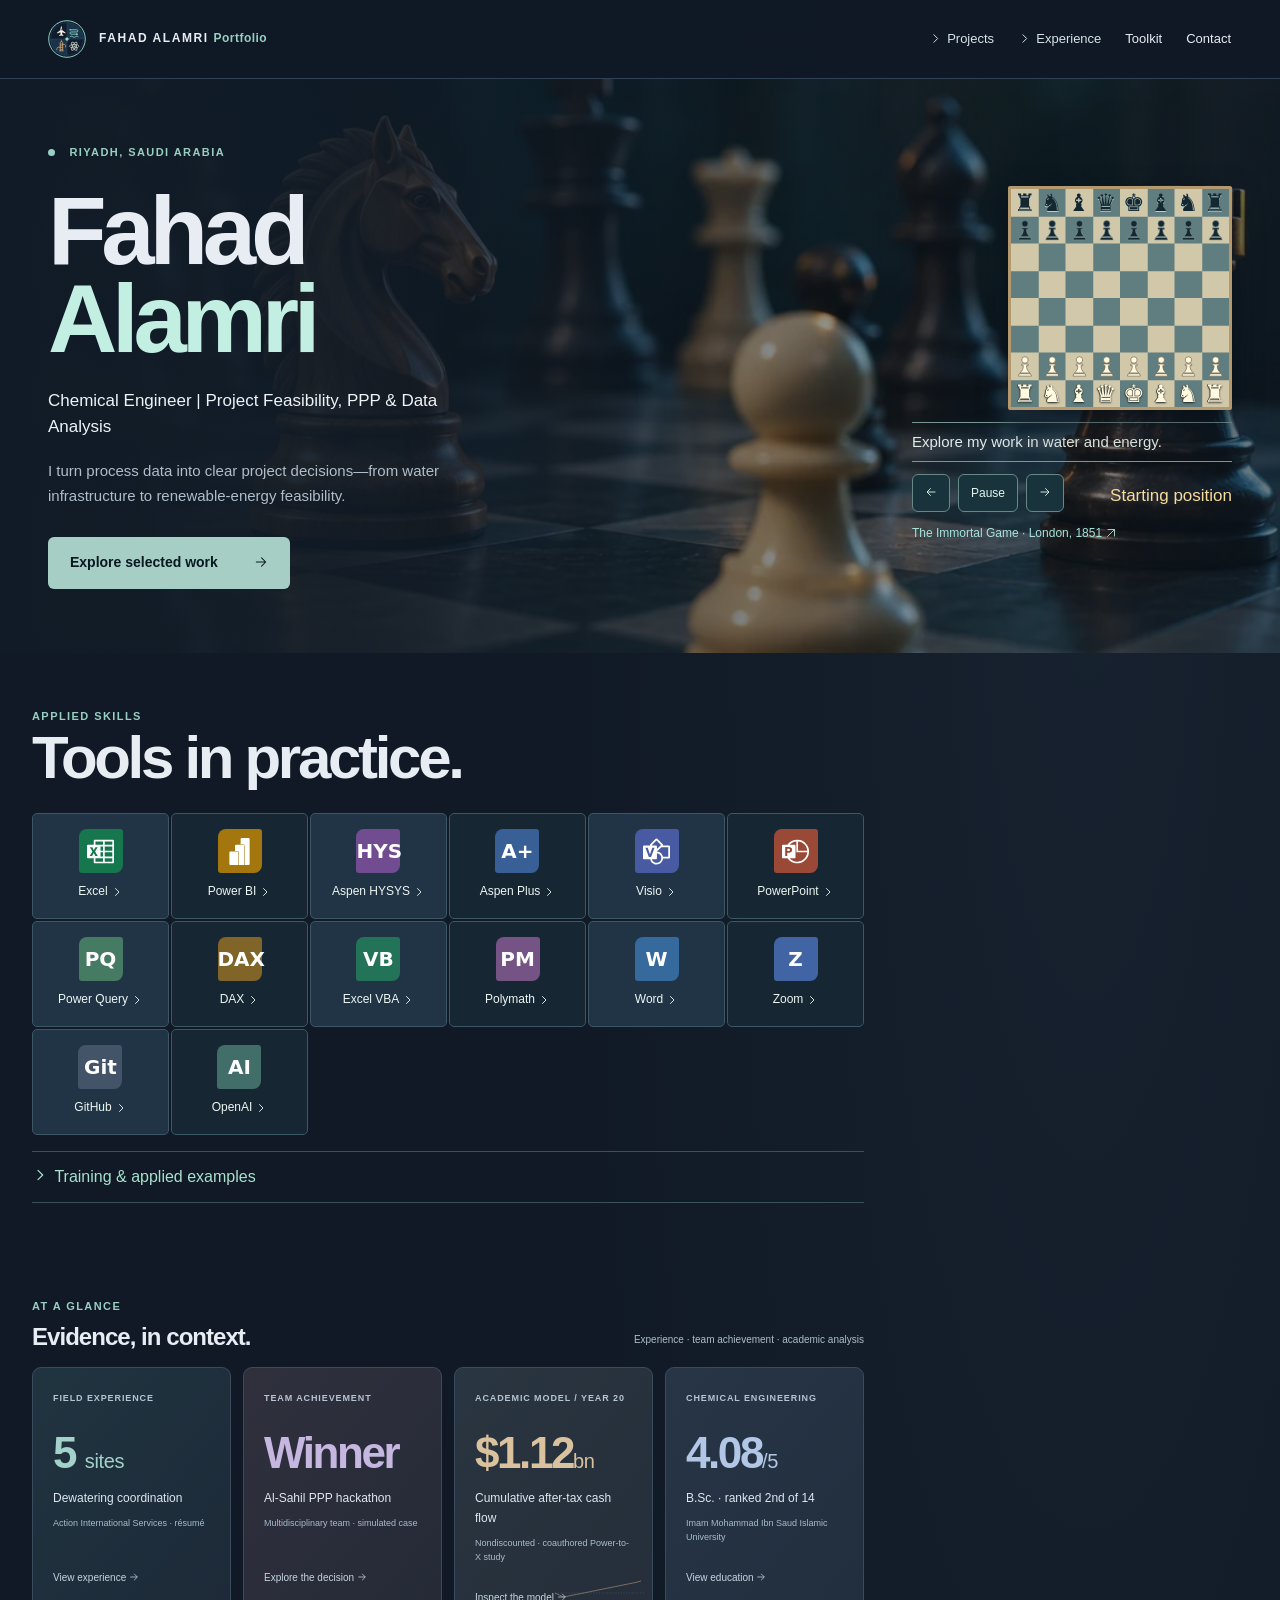
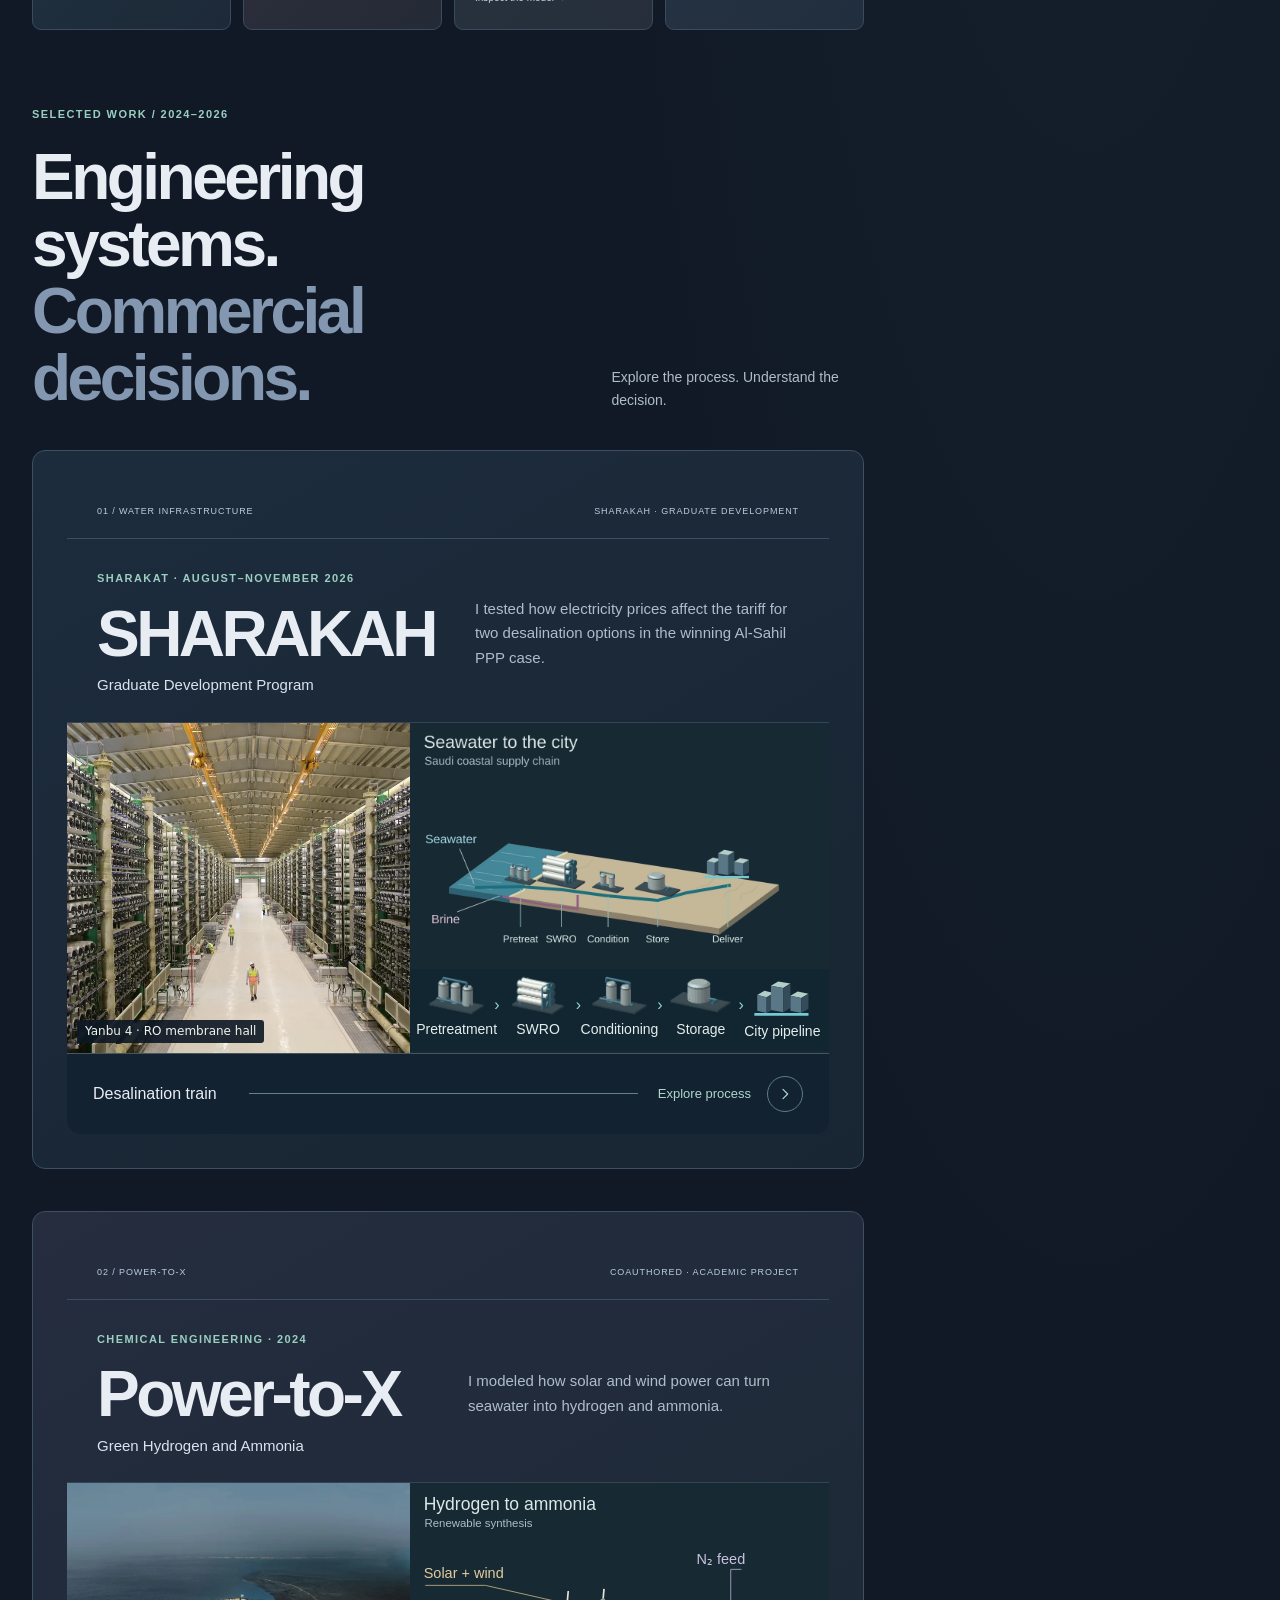
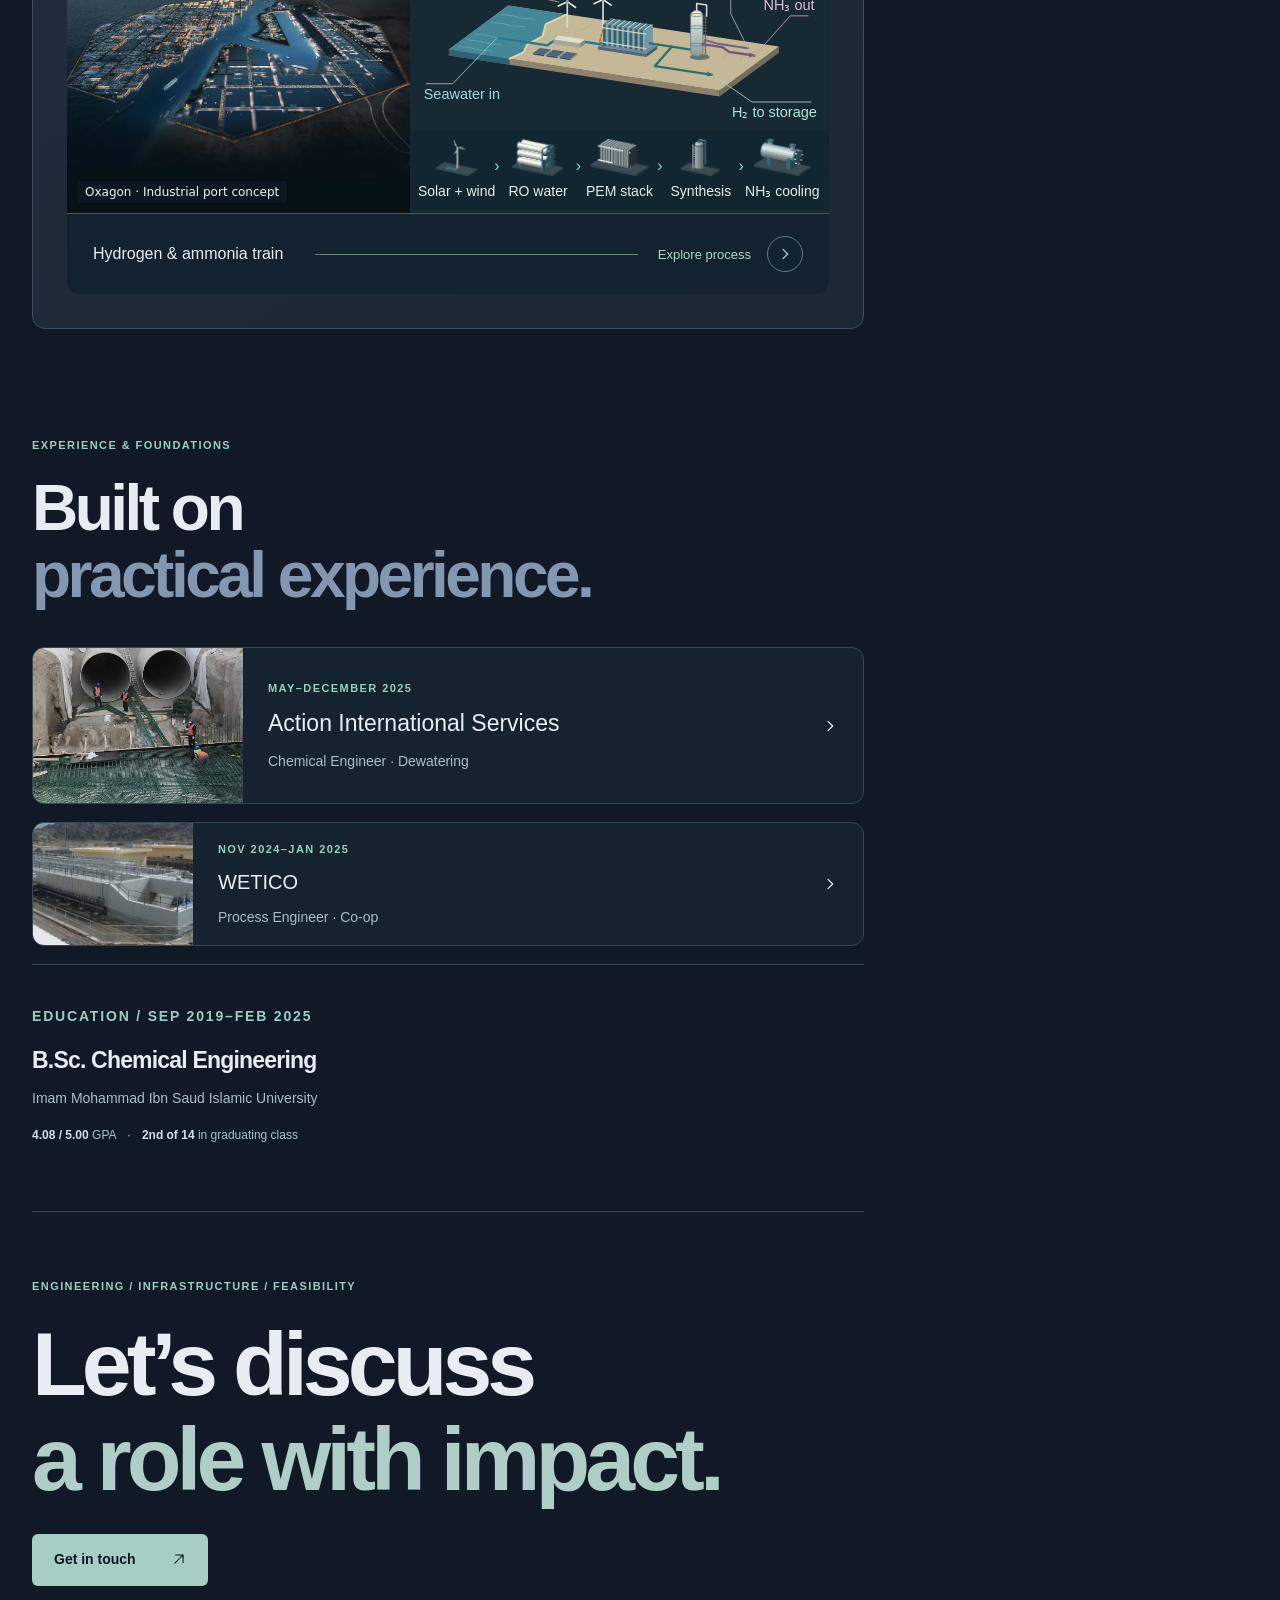
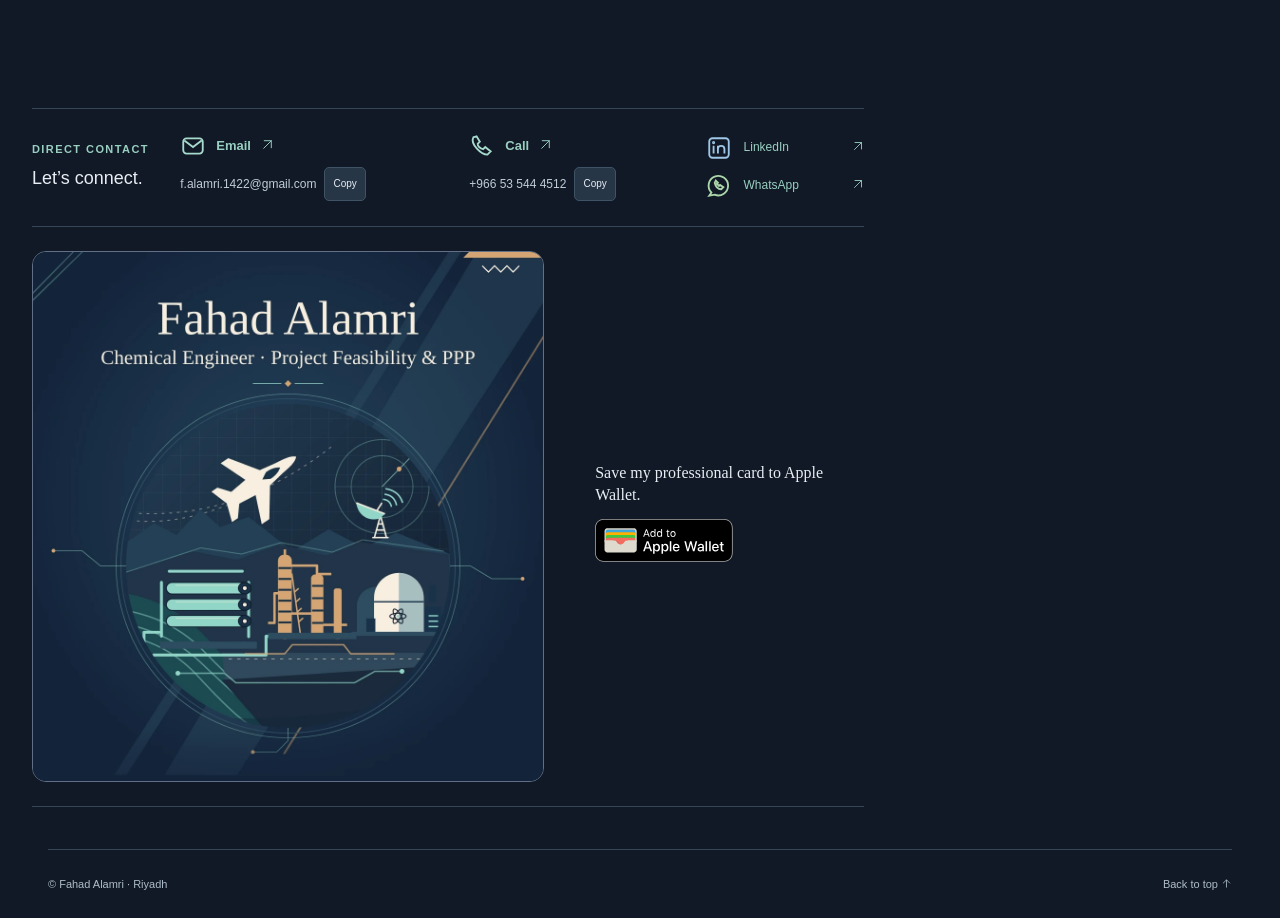
==== commit d8d95b18: "Add a four-industry emblem, card artwork, and mobile pill menu" ====
--- a/index.html
+++ b/index.html
@@ -1,8 +1,8 @@
 <!DOCTYPE html>
 
-<html lang="en"><head><script src="./assets/js/site-config.js"></script><meta charset="utf-8"/><meta content="width=device-width,initial-scale=1,viewport-fit=cover" name="viewport"/><meta content="#080f1a" name="theme-color"/><meta content="Fahad Alamri — chemical engineering, water infrastructure, PPP and project feasibility. Explore selected work and interactive case models." name="description"/><title>Fahad Alamri | Portfolio</title><link href="./assets/css/portfolio.css" rel="stylesheet"/><script defer="" src="./assets/js/explorers.js"></script><link href="./assets/css/executive.css" rel="stylesheet"/><script defer="" src="./assets/study/equipment.js"></script><link href="./assets/icons/knight-180.png" rel="apple-touch-icon" sizes="180x180"/><link href="./assets/icons/favicon-32.png?v=fa2" rel="icon" sizes="32x32" type="image/png"/><link href="./assets/icons/favicon.svg?v=fa2" rel="icon" sizes="any" type="image/svg+xml"/><link href="./site.webmanifest?v=knight1" rel="manifest"/><meta content="Fahad Alamri" name="apple-mobile-web-app-title"/><meta content="website" property="og:type"/><meta content="Fahad Alamri" property="og:site_name"/><meta content="Engineering, infrastructure &amp; feasibility" property="og:title"/><meta content="Explore Fahad Alamri’s work in water infrastructure, PPP feasibility and Power-to-X through interactive process maps and case models." property="og:description"/><meta content="https://fahad-alamri-e.github.io/F.A-Portfolio/" property="og:url"/><meta content="https://fahad-alamri-e.github.io/F.A-Portfolio/assets/atlas/chess-1024.webp" property="og:image"/><meta content="1024" property="og:image:width"/><meta content="508" property="og:image:height"/><meta content="Chess pieces on a board in midgame" property="og:image:alt"/><meta content="summary_large_image" name="twitter:card"/><meta content="Fahad Alamri · Engineering &amp; Feasibility" name="twitter:title"/><meta content="https://fahad-alamri-e.github.io/F.A-Portfolio/assets/atlas/chess-1024.webp" name="twitter:image"/><link href="./assets/css/motion.css" rel="stylesheet"/><script defer="" src="./assets/atlas/models.js"></script><link rel="stylesheet" href="./assets/atlas/coastal.css"><link rel="stylesheet" href="./assets/study/refined.css?v=project-photos2"><script defer src="./assets/study/refined.js?v=menu1"></script><link rel="stylesheet" href="./assets/wallet/card.css?v=poster-art1">
+<html lang="en"><head><script src="./assets/js/site-config.js"></script><meta charset="utf-8"/><meta content="width=device-width,initial-scale=1,viewport-fit=cover" name="viewport"/><meta content="#080f1a" name="theme-color"/><meta content="Fahad Alamri — chemical engineering, water infrastructure, PPP and project feasibility. Explore selected work and interactive case models." name="description"/><title>Fahad Alamri | Portfolio</title><link href="./assets/css/portfolio.css" rel="stylesheet"/><script defer="" src="./assets/js/explorers.js"></script><link href="./assets/css/executive.css" rel="stylesheet"/><script defer="" src="./assets/study/equipment.js"></script><link href="./assets/icons/knight-180.png" rel="apple-touch-icon" sizes="180x180"/><link href="./assets/brand/industry-icon-32.png" rel="icon" sizes="32x32" type="image/png"/><link href="./assets/brand/industry-emblem.svg" rel="icon" sizes="any" type="image/svg+xml"/><link href="./site.webmanifest?v=knight1" rel="manifest"/><meta content="Fahad Alamri" name="apple-mobile-web-app-title"/><meta content="website" property="og:type"/><meta content="Fahad Alamri" property="og:site_name"/><meta content="Engineering, infrastructure &amp; feasibility" property="og:title"/><meta content="Explore Fahad Alamri’s work in water infrastructure, PPP feasibility and Power-to-X through interactive process maps and case models." property="og:description"/><meta content="https://fahad-alamri-e.github.io/F.A-Portfolio/" property="og:url"/><meta content="https://fahad-alamri-e.github.io/F.A-Portfolio/assets/atlas/chess-1024.webp" property="og:image"/><meta content="1024" property="og:image:width"/><meta content="508" property="og:image:height"/><meta content="Chess pieces on a board in midgame" property="og:image:alt"/><meta content="summary_large_image" name="twitter:card"/><meta content="Fahad Alamri · Engineering &amp; Feasibility" name="twitter:title"/><meta content="https://fahad-alamri-e.github.io/F.A-Portfolio/assets/atlas/chess-1024.webp" name="twitter:image"/><link href="./assets/css/motion.css" rel="stylesheet"/><script defer="" src="./assets/atlas/models.js"></script><link rel="stylesheet" href="./assets/atlas/coastal.css"><link rel="stylesheet" href="./assets/study/refined.css?v=industry-brand1"><script defer src="./assets/study/refined.js?v=mobile-pill1"></script><link rel="stylesheet" href="./assets/wallet/card.css?v=poster-art1">
 </head>
-<body id="top"><a class="skip" href="#main">Skip to content</a><div aria-hidden="true" class="scroll-object"><svg viewBox="0 0 300 300"><g fill="none" id="scroll-geometry" stroke="currentColor" stroke-width="1.5"><path d="m150 35 95 55v110l-95 55-95-55V90Zm0 0v110m95-55-95 55-95-55m95 55v110"></path><circle cx="150" cy="145" r="90"></circle><path d="M40 230Q90 60 150 145T260 60"></path></g><text fill="currentColor" font-size="18" id="scroll-equation" x="35" y="285">Σṁin − Σṁout = dM/dt</text></svg></div><header><a aria-label="Fahad Alamri, top" class="brand" href="#top"><span class="monogram">FA</span><span>FAHAD ALAMRI</span></a><button class="mobile-menu" type="button" aria-label="Open menu" aria-expanded="false" aria-controls="portfolio-nav"><svg class="ui-icon icon-menu" aria-hidden="true" focusable="false"><use href="./assets/study/navigation.svg#menu"></use></svg><svg class="ui-icon icon-close" aria-hidden="true" focusable="false"><use href="./assets/study/navigation.svg#close"></use></svg></button><nav id="portfolio-nav" aria-label="Main navigation"><details><summary><svg class="ui-icon icon-chevron" aria-hidden="true" focusable="false"><use href="./assets/study/navigation.svg#chevron"></use></svg>Projects</summary><div><a data-open-project href="#sharakah">Al-Sahil PPP</a><a data-open-project href="#power-to-x">Power-to-X</a></div></details><details><summary><svg class="ui-icon icon-chevron" aria-hidden="true" focusable="false"><use href="./assets/study/navigation.svg#chevron"></use></svg>Experience</summary><div><a href="#action">Action International</a><a href="#wetico">WETICO</a></div></details><a href="#toolkit">Toolkit</a><a href="#contact">Contact</a></nav></header>
+<body id="top"><a class="skip" href="#main">Skip to content</a><div aria-hidden="true" class="scroll-object"><svg viewBox="0 0 300 300"><g fill="none" id="scroll-geometry" stroke="currentColor" stroke-width="1.5"><path d="m150 35 95 55v110l-95 55-95-55V90Zm0 0v110m95-55-95 55-95-55m95 55v110"></path><circle cx="150" cy="145" r="90"></circle><path d="M40 230Q90 60 150 145T260 60"></path></g><text fill="currentColor" font-size="18" id="scroll-equation" x="35" y="285">Σṁin − Σṁout = dM/dt</text></svg></div><header><a aria-label="Fahad Alamri Portfolio, top" class="brand" href="#top"><img class="brand-emblem" src="./assets/brand/industry-emblem.svg" width="38" height="38" alt=""><span>FAHAD ALAMRI <span class="brand-portfolio">Portfolio</span></span></a><button class="mobile-menu" type="button" aria-label="Open menu" aria-expanded="false" aria-controls="portfolio-nav"><svg class="ui-icon icon-menu" aria-hidden="true" focusable="false"><use href="./assets/study/navigation.svg#menu"></use></svg><svg class="ui-icon icon-close" aria-hidden="true" focusable="false"><use href="./assets/study/navigation.svg#close"></use></svg></button><nav id="portfolio-nav" aria-label="Main navigation"><details><summary><svg class="ui-icon icon-chevron" aria-hidden="true" focusable="false"><use href="./assets/study/navigation.svg#chevron"></use></svg>Projects</summary><div><a data-open-project href="#sharakah">Al-Sahil PPP</a><a data-open-project href="#power-to-x">Power-to-X</a></div></details><details><summary><svg class="ui-icon icon-chevron" aria-hidden="true" focusable="false"><use href="./assets/study/navigation.svg#chevron"></use></svg>Experience</summary><div><a href="#action">Action International</a><a href="#wetico">WETICO</a></div></details><a href="#toolkit">Toolkit</a><a href="#contact">Contact</a></nav></header>
 <main id="main"><section class="hero wrap match-hero"><div><p class="eyebrow"><span class="dot"></span> RIYADH, SAUDI ARABIA</p><h1>Fahad<br/><span>Alamri</span></h1><p class="headline">Chemical Engineer | Project Feasibility, PPP &amp; Data Analysis</p><p class="intro">I turn process data into clear project decisions—from water infrastructure to renewable-energy feasibility.</p><a class="button primary" href="#work">Explore selected work <span><svg class="ui-icon icon-right" aria-hidden="true" focusable="false"><use href="./assets/study/navigation.svg#right"></use></svg></span></a></div><aside class="replay"><div id="board" role="img" aria-label="Chess replay"></div><p class="hero-caption">Explore my work in water and energy.</p><div class="playbar"><button id="prev" aria-label="Previous move"><svg class="ui-icon icon-left" aria-hidden="true" focusable="false"><use href="./assets/study/navigation.svg#left"></use></svg></button><button id="toggle">Pause</button><button id="next" aria-label="Next move"><svg class="ui-icon icon-right" aria-hidden="true" focusable="false"><use href="./assets/study/navigation.svg#right"></use></svg></button><output id="notation"></output></div><a class="game-credit" href="https://www.chessworld.net/chessclubs/openingguide/immortal-game.asp">The Immortal Game · London, 1851 <svg class="ui-icon icon-external" aria-hidden="true" focusable="false"><use href="./assets/study/navigation.svg#external"></use></svg></a></aside></section>
 <section class="wrap workshop" id="toolkit"><p class="eyebrow">APPLIED SKILLS</p><h2>Tools in practice.</h2><div class="toolgrid"></div><details class="training-note" id="training"><summary><svg class="ui-icon icon-chevron" aria-hidden="true" focusable="false"><use href="./assets/study/navigation.svg#chevron"></use></svg>Training &amp; applied examples</summary><p>PPP, contract and procurement management, and financial modeling with Excel and Power BI.</p><p>Five Zoom sessions covered Excel, Power BI, data analysis, reporting and dashboards.</p><dl><dt>Transactions tracker</dt><dd>Excel VBA timestamps, row controls and monthly status totals.</dd><dt>Workplace risk</dt><dd>A 5 × 5 likelihood–severity matrix for comparing initial and residual risk.</dd><dt>AI providers</dt><dd>OpenAI · Anthropic · Google</dd></dl></details></section><section aria-labelledby="snapshot-title" class="executive wrap"><div class="dashboard-top"><div><p class="eyebrow">AT A GLANCE</p><h2 id="snapshot-title">Evidence, in context.</h2></div><p>Experience · team achievement · academic analysis</p></div><div class="bento"><a class="bento-card experience-proof" href="#experience"><span class="micro-label">FIELD EXPERIENCE</span><strong>5 <small>sites</small></strong><p>Dewatering coordination</p><span class="source-note">Action International Services · résumé</span><span class="card-link">View experience <svg class="ui-icon icon-right" aria-hidden="true" focusable="false"><use href="./assets/study/navigation.svg#right"></use></svg></span></a><a class="bento-card award-proof" href="#sharakah"><span class="micro-label">TEAM ACHIEVEMENT</span><strong>Winner</strong><p>Al-Sahil PPP hackathon</p><span class="source-note">Multidisciplinary team · simulated case</span><span class="card-link">Explore the decision <svg class="ui-icon icon-right" aria-hidden="true" focusable="false"><use href="./assets/study/navigation.svg#right"></use></svg></span></a><a class="bento-card model-proof" href="#power-to-x"><span class="micro-label">ACADEMIC MODEL / YEAR 20</span><strong>$1.12<small>bn</small></strong><p>Cumulative after-tax cash flow</p><span class="source-note">Nondiscounted · coauthored Power-to-X study</span><svg aria-hidden="true" class="mini-trend" viewBox="0 0 230 45"><path class="zero" d="M0 32.70H230"></path><path d="M0.00,32.78 11.00,37.69 22.00,43.00 33.00,40.78 44.00,38.55 55.00,36.33 66.00,34.11 77.00,31.88 88.00,29.66 99.00,27.44 110.00,25.21 121.00,22.99 132.00,20.77 143.00,18.54 154.00,16.32 165.00,14.10 176.00,11.87 187.00,9.65 198.00,7.43 209.00,5.20 220.00,2.00"></path></svg><span class="card-link">Inspect the model <svg class="ui-icon icon-right" aria-hidden="true" focusable="false"><use href="./assets/study/navigation.svg#right"></use></svg></span></a><a class="bento-card education-proof" href="#education"><span class="micro-label">CHEMICAL ENGINEERING</span><strong>4.08<small>/5</small></strong><p>B.Sc. · ranked 2nd of 14</p><span class="source-note">Imam Mohammad Ibn Saud Islamic University</span><span class="card-link">View education <svg class="ui-icon icon-right" aria-hidden="true" focusable="false"><use href="./assets/study/navigation.svg#right"></use></svg></span></a></div></section>
 <section class="work wrap" id="work"><div class="section-heading"><div><p class="eyebrow">SELECTED WORK / 2024–2026</p><h2>Engineering systems.<br/><span class="muted">Commercial decisions.</span></h2></div><p>Explore the process. Understand the decision.</p></div>
@@ -15,10 +15,11 @@
 <section class="wrap background" id="experience"><div class="section-heading"><div><p class="eyebrow">EXPERIENCE &amp; FOUNDATIONS</p><h2>Built on<br/><span class="muted">practical experience.</span></h2></div></div><details id="action" class="experience-card action"><summary><span class="experience-photo"><img alt="Two large drainage pipes and workers inside a stormwater excavation in Jeddah." height="600" loading="lazy" src="./assets/images/action-dewatering.webp" width="800"/></span><span class="experience-title"><span class="eyebrow">MAY–DECEMBER 2025</span><strong>Action International Services</strong><span>Chemical Engineer · Dewatering</span></span><span aria-hidden="true" class="plus"><svg class="ui-icon icon-chevron" aria-hidden="true" focusable="false"><use href="./assets/study/navigation.svg#chevron"></use></svg></span></summary><div class="experience-detail"><p>Coordinated dewatering across five sites, prepared technical documentation and pricing analyses, and tracked EPC progress.</p><small>Company project reference · <a href="https://action-is.com/project/jeddah-stormwater-drainage-excavation-dewatering/">ACTION International, Jeddah stormwater excavation <svg class="ui-icon icon-external" aria-hidden="true" focusable="false"><use href="./assets/study/navigation.svg#external"></use></svg></a></small></div></details><details id="wetico" class="experience-card coop"><summary><span class="experience-photo"><img alt="Open sewage treatment basins and metal access walkways at the Najran plant." height="544" loading="lazy" src="./assets/images/wetico-wastewater.webp" width="725"/></span><span class="experience-title"><span class="eyebrow">NOV 2024–JAN 2025</span><strong>WETICO</strong><span>Process Engineer · Co-op</span></span><span aria-hidden="true" class="plus"><svg class="ui-icon icon-chevron" aria-hidden="true" focusable="false"><use href="./assets/study/navigation.svg#chevron"></use></svg></span></summary><div class="experience-detail"><p>Reviewed P&amp;IDs across water-treatment units and studied reverse-osmosis design and process optimization.</p><small>Company project reference · <a href="https://wetico.com/riyadh-water-supply-enhancement-nwc/">WETICO, Najran sewage treatment plant <svg class="ui-icon icon-external" aria-hidden="true" focusable="false"><use href="./assets/study/navigation.svg#external"></use></svg></a></small></div></details><div class="foundation"><section id="education"><p class="eyebrow">EDUCATION / SEP 2019–FEB 2025</p><h3>B.Sc. Chemical Engineering</h3><p>Imam Mohammad Ibn Saud Islamic University</p><p class="education-metrics"><strong>4.08 / 5.00</strong> GPA <span>·</span> <strong>2nd of 14</strong> in graduating class</p></section></div></section>
 <section class="closing wrap"><p class="eyebrow">ENGINEERING / INFRASTRUCTURE / FEASIBILITY</p><h2>Let’s discuss<br/><span>a role with impact.</span></h2><a class="button primary" href="mailto:f.alamri.1422@gmail.com">Get in touch <span><svg class="ui-icon icon-external" aria-hidden="true" focusable="false"><use href="./assets/study/navigation.svg#external"></use></svg></span></a></section><section aria-label="Contact" class="contact contact-dashboard wrap" id="contact"><div class="contact-lead"><p class="eyebrow">DIRECT CONTACT</p><p>Let’s connect.</p></div><div class="contact-method"><a class="contact-action" href="mailto:f.alamri.1422@gmail.com"><svg aria-hidden="true" class="contact-symbol" fill="none" stroke="currentColor" stroke-width="1.7" viewBox="0 0 24 24"><rect height="14" rx="3" width="18" x="3" y="5"></rect><path d="m4 7 8 6 8-6"></path></svg><span>Email</span><span aria-hidden="true" class="contact-arrow"><svg class="ui-icon icon-external" aria-hidden="true" focusable="false"><use href="./assets/study/navigation.svg#external"></use></svg></span></a><div class="copy-line"><a class="contact-value" href="mailto:f.alamri.1422@gmail.com">f.alamri.1422@gmail.com</a><button aria-label="Copy email address" class="copy-button" data-copy="f.alamri.1422@gmail.com" type="button">Copy</button></div></div><div class="contact-method"><a class="contact-action" href="tel:+966535444512"><svg aria-hidden="true" class="contact-symbol" fill="none" stroke="currentColor" stroke-width="1.7" viewBox="0 0 24 24"><path d="M7 3 4 4c-3 6 7 16 13 16l3-3-5-4-2 2c-3-1-5-3-5-5l2-2Z"></path></svg><span>Call</span><span aria-hidden="true" class="contact-arrow"><svg class="ui-icon icon-external" aria-hidden="true" focusable="false"><use href="./assets/study/navigation.svg#external"></use></svg></span></a><div class="copy-line"><a class="contact-value" href="tel:+966535444512">+966 53 544 4512</a><button aria-label="Copy phone number" class="copy-button" data-copy="+966535444512" type="button">Copy</button></div></div><div class="social-contact"><a href="https://www.linkedin.com/in/fahad-alamri-10a450256/"><svg aria-hidden="true" class="contact-symbol" fill="none" stroke="currentColor" stroke-width="1.7" viewBox="0 0 24 24"><rect height="18" rx="3" width="18" x="3" y="3"></rect><path d="M7 10v7M11 17v-7m0 3c0-4 6-4 6 0v4"></path><circle cx="7" cy="7" r=".6"></circle></svg><span>LinkedIn</span><span aria-hidden="true" class="contact-arrow"><svg class="ui-icon icon-external" aria-hidden="true" focusable="false"><use href="./assets/study/navigation.svg#external"></use></svg></span></a><a href="https://wa.me/966535444512"><svg aria-hidden="true" class="contact-symbol" fill="none" stroke="currentColor" stroke-width="1.7" viewBox="0 0 24 24"><path d="M5 18 3 21l5-1a9 9 0 1 0-3-2Z"></path><path d="m9 7-1 2c1 4 3 6 6 6l2-2-3-2-1 1-2-2 1-1Z"></path></svg><span>WhatsApp</span><span aria-hidden="true" class="contact-arrow"><svg class="ui-icon icon-external" aria-hidden="true" focusable="false"><use href="./assets/study/navigation.svg#external"></use></svg></span></a></div><section class="wallet-card" aria-labelledby="save-card">
   <div class="wallet-art">
-    <img src="./assets/wallet/wallet-poster.webp" width="1074" height="920" loading="lazy" alt="">
+    <img src="./assets/brand/industry-card.webp" width="1074" height="1114" loading="lazy" alt="">
     <div class="sr-only">
       <h2 id="save-card">Fahad Alamri</h2>
       <p>Chemical Engineer · Project Feasibility &amp; PPP</p>
+      <p>The illustration shows an aircraft and radar, reverse osmosis membranes, distillation columns, and a civil nuclear reactor building.</p>
     </div>
   </div>
   <div class="wallet-save"><p>Save my professional card to Apple Wallet.</p>
--- a/assets/study/refined.css
+++ b/assets/study/refined.css
@@ -120,45 +120,51 @@
   border-radius:50%;border-color:#85d5cb;background:#152c39;box-shadow:0 3px 12px #05101a66;
  }
  header .brand,header nav {pointer-events:auto}
+ header .brand > span:last-child {display:inline}
  header.compact .brand {visibility:hidden;display:inline-flex;pointer-events:none}
- header .mobile-menu {
+ header.menu-ready .mobile-menu {
   position:absolute;top:var(--button-top);right:var(--button-right);width:48px;height:48px;
-  display:grid;place-items:center;border:0;border-radius:50%;padding:0;background:transparent;
-  color:#b5eee1;cursor:pointer;visibility:hidden;opacity:0;pointer-events:none;
-  transition:opacity .16s ease,visibility .16s;
+  display:grid;place-items:center;border:1px solid #85d5cb;border-radius:50%;padding:0;
+  background:#152c39;color:#b5eee1;cursor:pointer;pointer-events:auto;
  }
- header.compact .mobile-menu {visibility:visible;opacity:1;pointer-events:auto}
+ header.compact.menu-ready .mobile-menu {border-color:transparent;background:transparent}
  .mobile-menu .ui-icon {width:21px;height:21px;grid-area:1 / 1}
  .mobile-menu .icon-close,.menu-open .mobile-menu .icon-menu {opacity:0}
  .menu-open .mobile-menu .icon-close {opacity:1}
- header.compact nav {
-  position:absolute;top:calc(var(--button-top) + 56px);right:var(--button-right);
-  width:min(248px,calc(100vw - 32px));max-height:calc(100vh - var(--button-top) - 80px);
-  max-height:calc(100dvh - var(--button-top) - env(safe-area-inset-bottom,0px) - 74px);
-  overflow:auto;overscroll-behavior:contain;display:flex!important;flex-direction:column;
-  align-items:stretch;justify-content:flex-start;flex-wrap:nowrap;gap:0!important;
-  padding:6px;border:1px solid #587c85;border-radius:14px;background:#132531;box-shadow:0 8px 24px #060f1c88;
-  opacity:0;visibility:hidden;pointer-events:none;transform:translateY(-4px);
-  transition:opacity .16s ease,transform .16s ease,visibility .16s;
+ header.menu-ready nav {
+  position:absolute;top:calc(var(--button-top) + 56px);left:0;right:0;box-sizing:border-box;
+  width:min(450px,calc(100% - max(12px,env(safe-area-inset-left,0px)) - max(12px,env(safe-area-inset-right,0px))));max-width:none;
+  display:flex!important;flex-direction:row;align-items:center;justify-content:space-between;flex-wrap:nowrap;
+  gap:2px!important;margin-inline:auto;padding:2px clamp(7px,2vw,16px);
+  border:1px solid #85d5cb;border-radius:32px;
+  background:linear-gradient(#253e4a,#101e2b 54%,#192e3b);
+  box-shadow:inset 0 2px #bde4da21,0 4px 14px #050d16a8;
+  opacity:0;visibility:hidden;pointer-events:none;transform:translateY(-9px);
+  transition:opacity .22s ease,transform .24s ease;
  }
- header.compact.menu-open nav {opacity:1;visibility:visible;pointer-events:auto;transform:none}
- header.compact nav summary,header.compact nav a {
-  display:flex;align-items:center;gap:.4rem;padding:8px 12px;min-height:44px;
-  font-size:15px;line-height:1.25;border-radius:8px;
+ header.menu-ready.menu-open nav {opacity:1;visibility:visible;pointer-events:auto;transform:none}
+ header.menu-ready nav :is(a,summary) {
+  display:flex;align-items:center;min-height:42px;box-sizing:border-box;
+  padding:6px clamp(3px,1.35vw,9px);color:#ecf7f3;font-size:clamp(12px,3.4vw,14px);
+  line-height:1.2;border-radius:22px;white-space:nowrap;
  }
- header.compact nav summary {flex-direction:row-reverse;justify-content:space-between}
- header.compact nav details>div {
-  position:static;min-width:0;padding:0 0 4px 10px;border:0;background:transparent;gap:0;
+ header.menu-ready nav .icon-chevron {width:.8em;margin-inline-end:.28em}
+ header.menu-ready nav details > div {
+  top:calc(100% + 7px);left:0;right:auto;min-width:145px;padding:4px;
+  max-height:calc(100vh - var(--button-top) - 118px);
+  max-height:calc(100dvh - var(--button-top) - env(safe-area-inset-bottom,0px) - 118px);
+  overflow:auto;overscroll-behavior:contain;
+  border:1px solid #587c85;border-radius:14px;background:#132531;box-shadow:0 8px 24px #060f1c88;
  }
- header.compact nav details>div a {color:#a8d9ce;font-size:14px}
- header.compact nav :is(a,summary):hover {background:#203a47}
- header.compact nav :is(a,summary):focus-visible,.mobile-menu:focus-visible {outline-offset:-3px}
+ header.menu-ready nav details > div a {border-radius:9px;padding-inline:9px;color:#b8e6dc}
+ header.menu-ready nav :is(a,summary):hover {background:#203a47}
+ header.menu-ready nav :is(a,summary):focus-visible,.mobile-menu:focus-visible {outline-offset:-3px}
  .game-scene {height:calc(env(safe-area-inset-top,0px) + 102px)}
  .game-scene .reading-caption {min-height:48px;font-size:clamp(12px,3.3vw,15px)}
  .game-scene .chess-echo {transition:none}
 }
 @media (prefers-reduced-motion:reduce) {
- header::before,header .mobile-menu,header.compact nav,.icon-chevron {transition:none}
+ header::before,header .mobile-menu,header.menu-ready nav,.icon-chevron {transition:none}
 }
 .toolgrid button > span {display:inline-flex;align-items:center;justify-content:center;gap:3px}
 .toolgrid .icon-chevron {width:12px;height:12px}
@@ -181,3 +187,7 @@
 }
 
 .experience-photo img { filter: saturate(.85) brightness(.92); }
+
+
+.brand-emblem { display:block; flex:none; }
+.brand-portfolio { color:var(--teal); letter-spacing:.04em; }
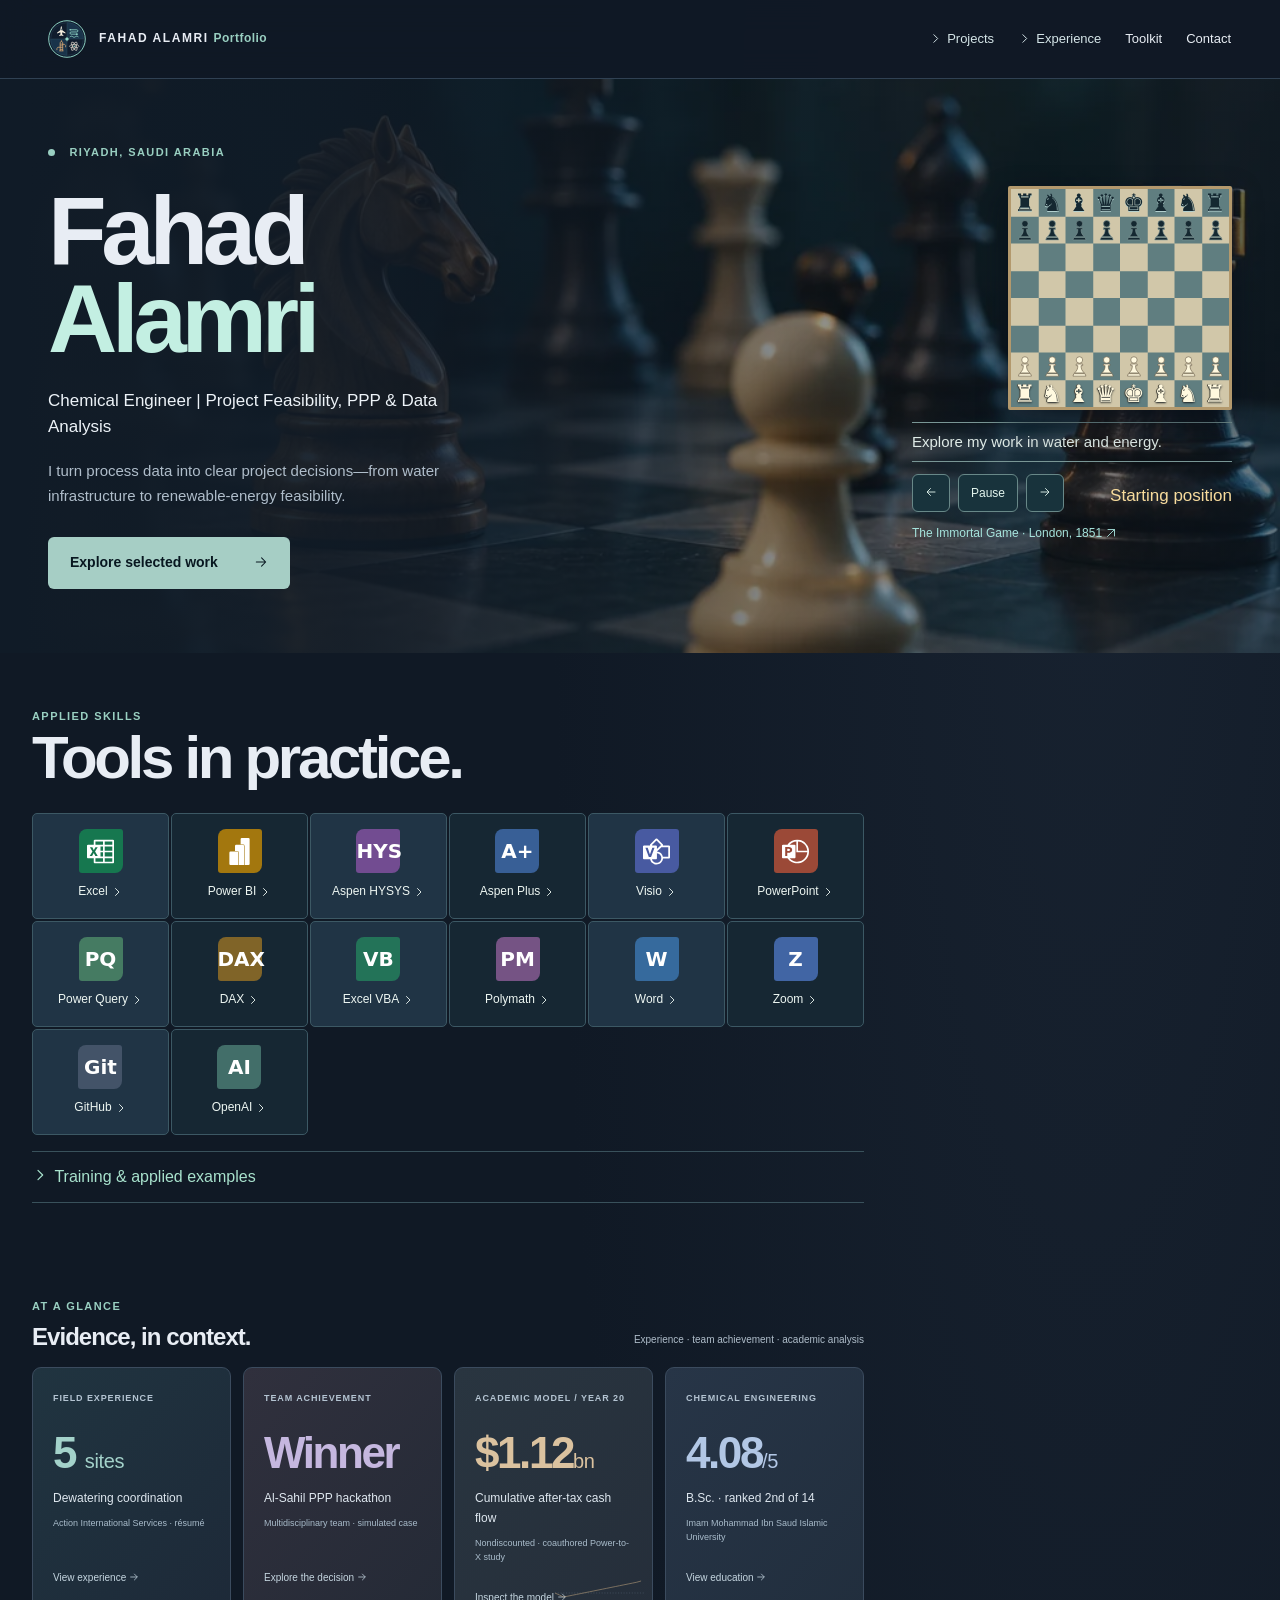
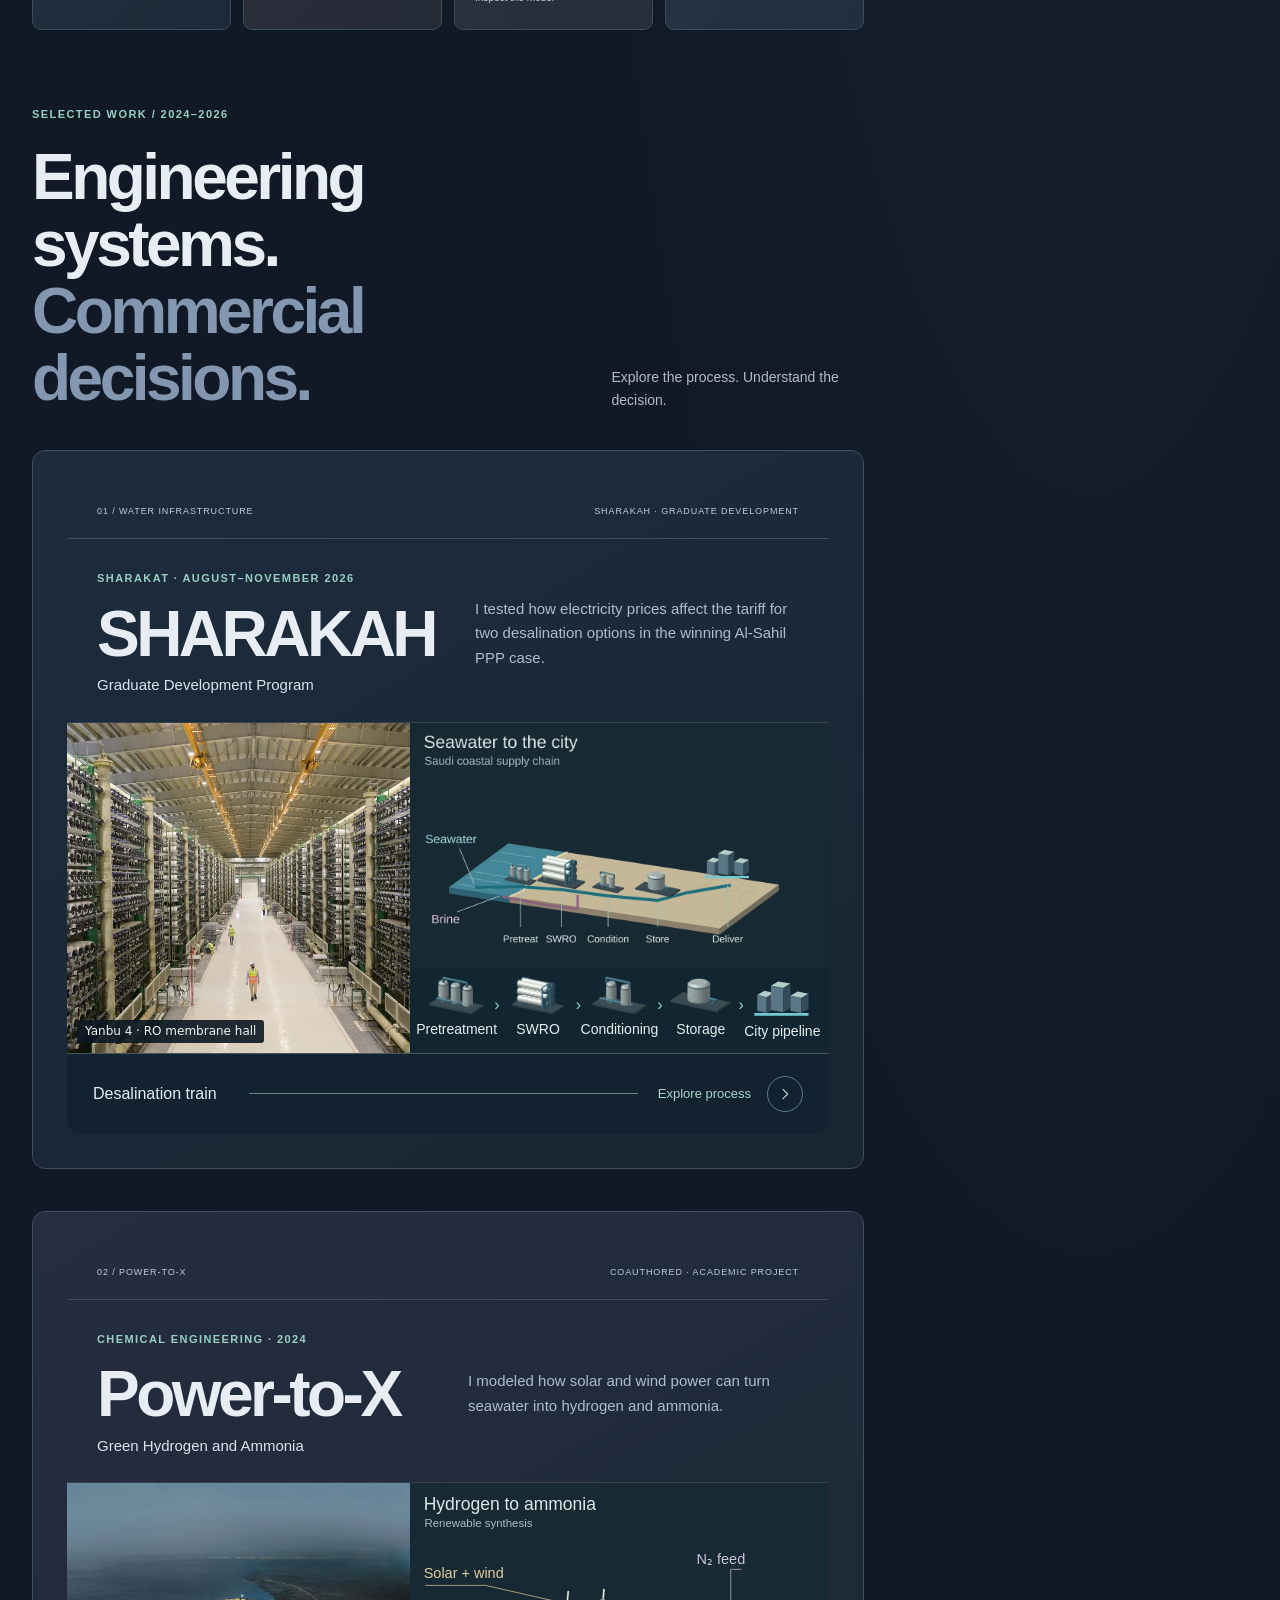
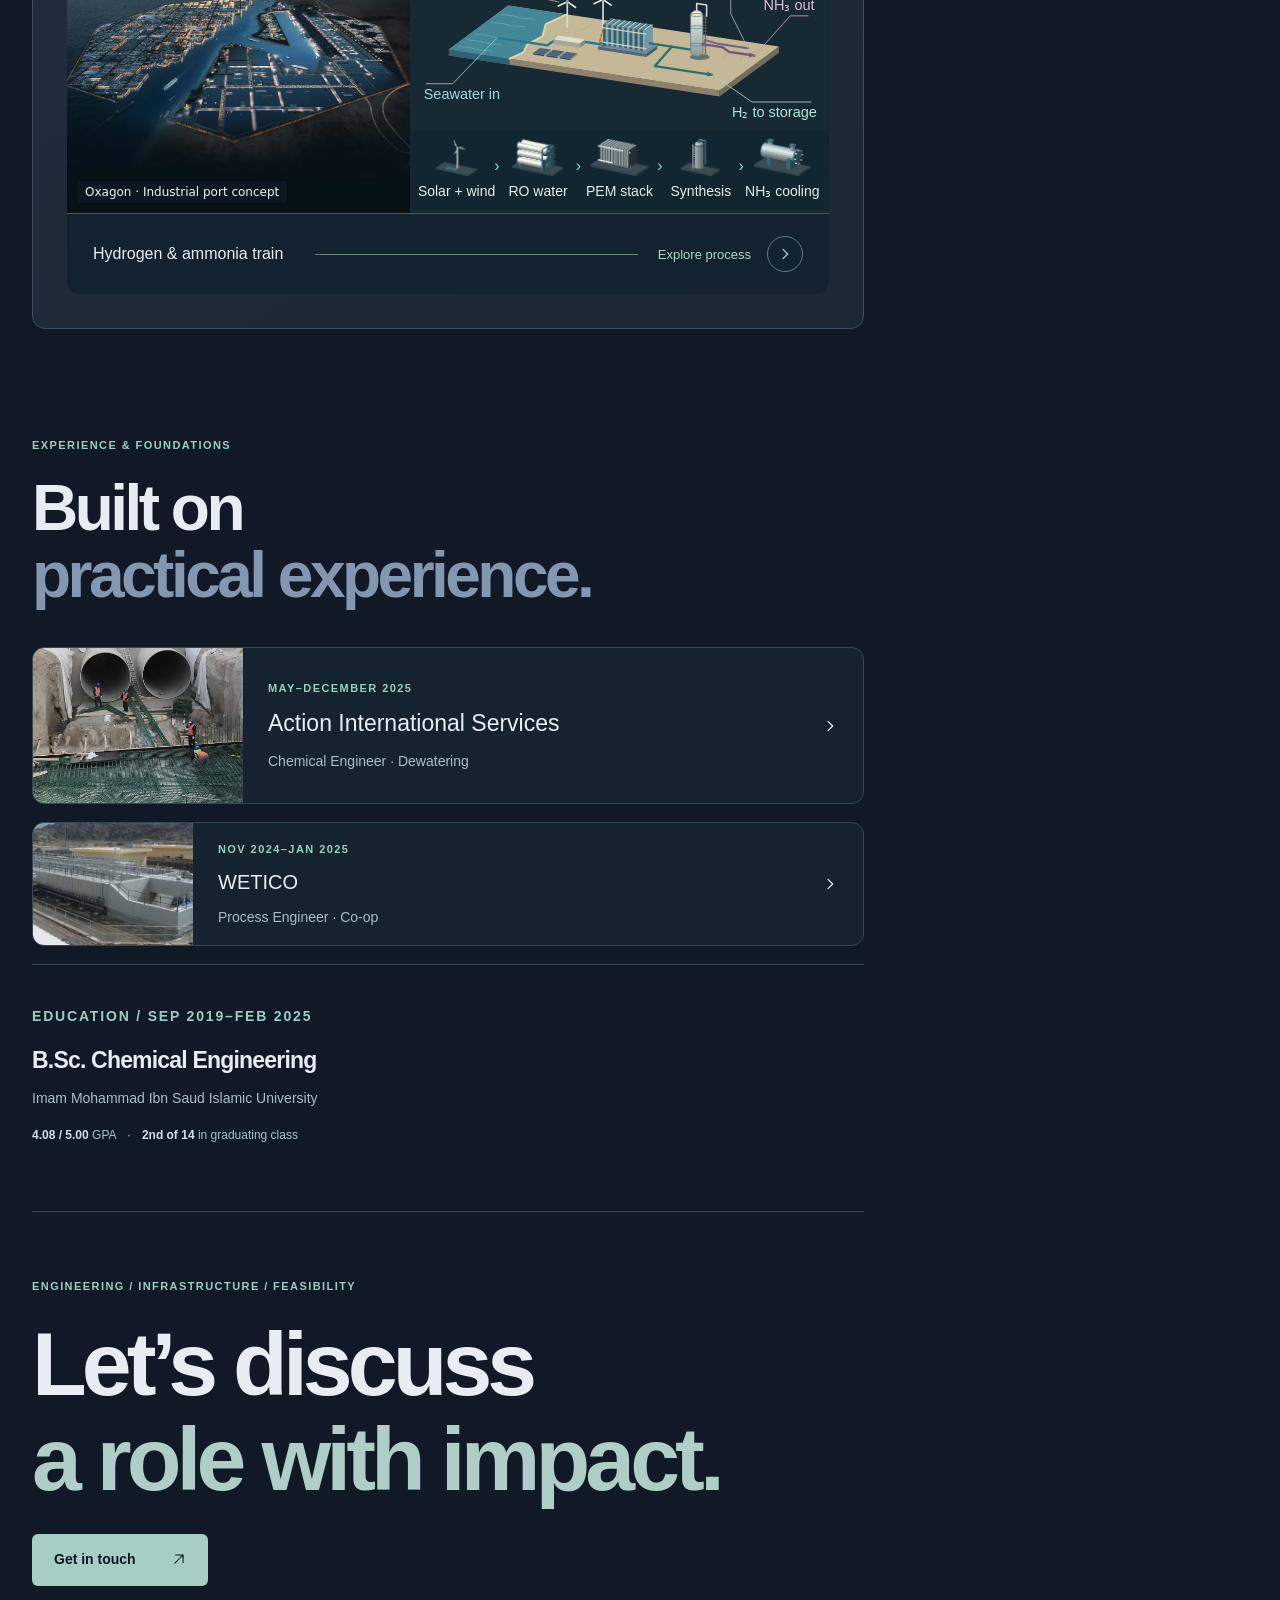
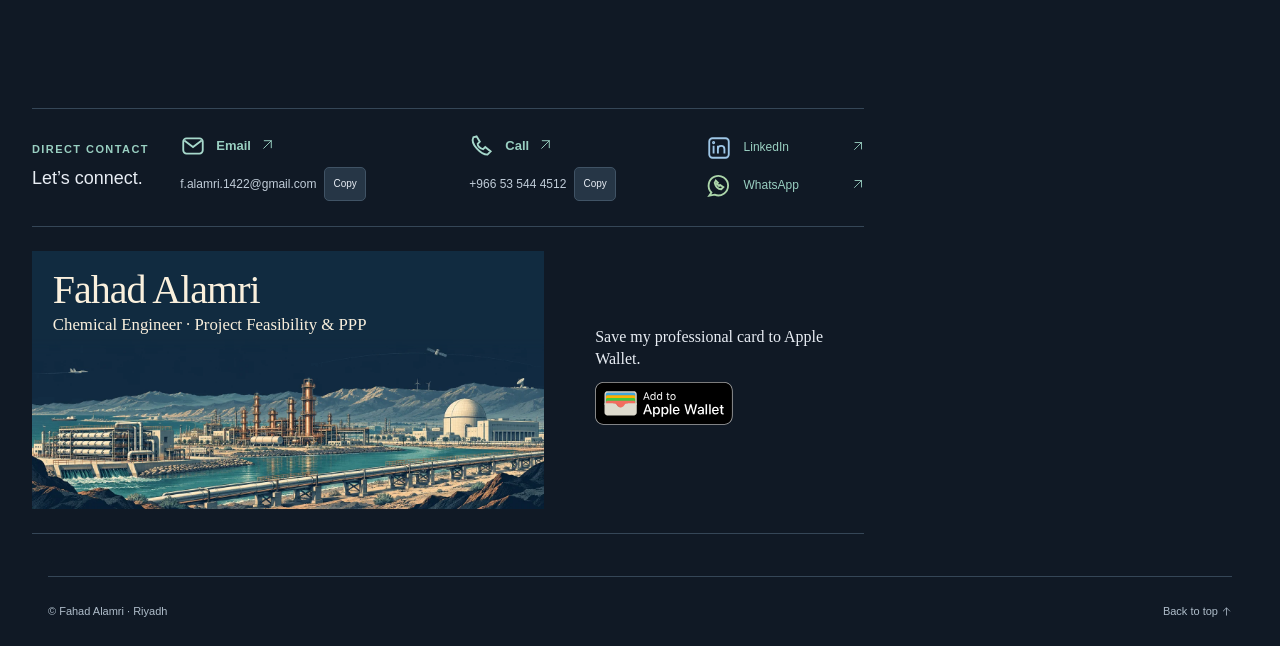
==== commit c8670f9d: "Give the contact card a compact coastal industry panorama" ====
--- a/index.html
+++ b/index.html
@@ -1,6 +1,6 @@
 <!DOCTYPE html>
 
-<html lang="en"><head><script src="./assets/js/site-config.js"></script><meta charset="utf-8"/><meta content="width=device-width,initial-scale=1,viewport-fit=cover" name="viewport"/><meta content="#080f1a" name="theme-color"/><meta content="Fahad Alamri — chemical engineering, water infrastructure, PPP and project feasibility. Explore selected work and interactive case models." name="description"/><title>Fahad Alamri | Portfolio</title><link href="./assets/css/portfolio.css" rel="stylesheet"/><script defer="" src="./assets/js/explorers.js"></script><link href="./assets/css/executive.css" rel="stylesheet"/><script defer="" src="./assets/study/equipment.js"></script><link href="./assets/icons/knight-180.png" rel="apple-touch-icon" sizes="180x180"/><link href="./assets/brand/industry-icon-32.png" rel="icon" sizes="32x32" type="image/png"/><link href="./assets/brand/industry-emblem.svg" rel="icon" sizes="any" type="image/svg+xml"/><link href="./site.webmanifest?v=knight1" rel="manifest"/><meta content="Fahad Alamri" name="apple-mobile-web-app-title"/><meta content="website" property="og:type"/><meta content="Fahad Alamri" property="og:site_name"/><meta content="Engineering, infrastructure &amp; feasibility" property="og:title"/><meta content="Explore Fahad Alamri’s work in water infrastructure, PPP feasibility and Power-to-X through interactive process maps and case models." property="og:description"/><meta content="https://fahad-alamri-e.github.io/F.A-Portfolio/" property="og:url"/><meta content="https://fahad-alamri-e.github.io/F.A-Portfolio/assets/atlas/chess-1024.webp" property="og:image"/><meta content="1024" property="og:image:width"/><meta content="508" property="og:image:height"/><meta content="Chess pieces on a board in midgame" property="og:image:alt"/><meta content="summary_large_image" name="twitter:card"/><meta content="Fahad Alamri · Engineering &amp; Feasibility" name="twitter:title"/><meta content="https://fahad-alamri-e.github.io/F.A-Portfolio/assets/atlas/chess-1024.webp" name="twitter:image"/><link href="./assets/css/motion.css" rel="stylesheet"/><script defer="" src="./assets/atlas/models.js"></script><link rel="stylesheet" href="./assets/atlas/coastal.css"><link rel="stylesheet" href="./assets/study/refined.css?v=industry-brand1"><script defer src="./assets/study/refined.js?v=mobile-pill1"></script><link rel="stylesheet" href="./assets/wallet/card.css?v=poster-art1">
+<html lang="en"><head><script src="./assets/js/site-config.js"></script><meta charset="utf-8"/><meta content="width=device-width,initial-scale=1,viewport-fit=cover" name="viewport"/><meta content="#080f1a" name="theme-color"/><meta content="Fahad Alamri — chemical engineering, water infrastructure, PPP and project feasibility. Explore selected work and interactive case models." name="description"/><title>Fahad Alamri | Portfolio</title><link href="./assets/css/portfolio.css" rel="stylesheet"/><script defer="" src="./assets/js/explorers.js"></script><link href="./assets/css/executive.css" rel="stylesheet"/><script defer="" src="./assets/study/equipment.js"></script><link href="./assets/icons/knight-180.png" rel="apple-touch-icon" sizes="180x180"/><link href="./assets/brand/industry-icon-32.png" rel="icon" sizes="32x32" type="image/png"/><link href="./assets/brand/industry-emblem.svg" rel="icon" sizes="any" type="image/svg+xml"/><link href="./site.webmanifest?v=knight1" rel="manifest"/><meta content="Fahad Alamri" name="apple-mobile-web-app-title"/><meta content="website" property="og:type"/><meta content="Fahad Alamri" property="og:site_name"/><meta content="Engineering, infrastructure &amp; feasibility" property="og:title"/><meta content="Explore Fahad Alamri’s work in water infrastructure, PPP feasibility and Power-to-X through interactive process maps and case models." property="og:description"/><meta content="https://fahad-alamri-e.github.io/F.A-Portfolio/" property="og:url"/><meta content="https://fahad-alamri-e.github.io/F.A-Portfolio/assets/atlas/chess-1024.webp" property="og:image"/><meta content="1024" property="og:image:width"/><meta content="508" property="og:image:height"/><meta content="Chess pieces on a board in midgame" property="og:image:alt"/><meta content="summary_large_image" name="twitter:card"/><meta content="Fahad Alamri · Engineering &amp; Feasibility" name="twitter:title"/><meta content="https://fahad-alamri-e.github.io/F.A-Portfolio/assets/atlas/chess-1024.webp" name="twitter:image"/><link href="./assets/css/motion.css" rel="stylesheet"/><script defer="" src="./assets/atlas/models.js"></script><link rel="stylesheet" href="./assets/atlas/coastal.css"><link rel="stylesheet" href="./assets/study/refined.css?v=industry-brand1"><script defer src="./assets/study/refined.js?v=mobile-pill1"></script><link rel="stylesheet" href="./assets/wallet/card.css?v=coast-1">
 </head>
 <body id="top"><a class="skip" href="#main">Skip to content</a><div aria-hidden="true" class="scroll-object"><svg viewBox="0 0 300 300"><g fill="none" id="scroll-geometry" stroke="currentColor" stroke-width="1.5"><path d="m150 35 95 55v110l-95 55-95-55V90Zm0 0v110m95-55-95 55-95-55m95 55v110"></path><circle cx="150" cy="145" r="90"></circle><path d="M40 230Q90 60 150 145T260 60"></path></g><text fill="currentColor" font-size="18" id="scroll-equation" x="35" y="285">Σṁin − Σṁout = dM/dt</text></svg></div><header><a aria-label="Fahad Alamri Portfolio, top" class="brand" href="#top"><img class="brand-emblem" src="./assets/brand/industry-emblem.svg" width="38" height="38" alt=""><span>FAHAD ALAMRI <span class="brand-portfolio">Portfolio</span></span></a><button class="mobile-menu" type="button" aria-label="Open menu" aria-expanded="false" aria-controls="portfolio-nav"><svg class="ui-icon icon-menu" aria-hidden="true" focusable="false"><use href="./assets/study/navigation.svg#menu"></use></svg><svg class="ui-icon icon-close" aria-hidden="true" focusable="false"><use href="./assets/study/navigation.svg#close"></use></svg></button><nav id="portfolio-nav" aria-label="Main navigation"><details><summary><svg class="ui-icon icon-chevron" aria-hidden="true" focusable="false"><use href="./assets/study/navigation.svg#chevron"></use></svg>Projects</summary><div><a data-open-project href="#sharakah">Al-Sahil PPP</a><a data-open-project href="#power-to-x">Power-to-X</a></div></details><details><summary><svg class="ui-icon icon-chevron" aria-hidden="true" focusable="false"><use href="./assets/study/navigation.svg#chevron"></use></svg>Experience</summary><div><a href="#action">Action International</a><a href="#wetico">WETICO</a></div></details><a href="#toolkit">Toolkit</a><a href="#contact">Contact</a></nav></header>
 <main id="main"><section class="hero wrap match-hero"><div><p class="eyebrow"><span class="dot"></span> RIYADH, SAUDI ARABIA</p><h1>Fahad<br/><span>Alamri</span></h1><p class="headline">Chemical Engineer | Project Feasibility, PPP &amp; Data Analysis</p><p class="intro">I turn process data into clear project decisions—from water infrastructure to renewable-energy feasibility.</p><a class="button primary" href="#work">Explore selected work <span><svg class="ui-icon icon-right" aria-hidden="true" focusable="false"><use href="./assets/study/navigation.svg#right"></use></svg></span></a></div><aside class="replay"><div id="board" role="img" aria-label="Chess replay"></div><p class="hero-caption">Explore my work in water and energy.</p><div class="playbar"><button id="prev" aria-label="Previous move"><svg class="ui-icon icon-left" aria-hidden="true" focusable="false"><use href="./assets/study/navigation.svg#left"></use></svg></button><button id="toggle">Pause</button><button id="next" aria-label="Next move"><svg class="ui-icon icon-right" aria-hidden="true" focusable="false"><use href="./assets/study/navigation.svg#right"></use></svg></button><output id="notation"></output></div><a class="game-credit" href="https://www.chessworld.net/chessclubs/openingguide/immortal-game.asp">The Immortal Game · London, 1851 <svg class="ui-icon icon-external" aria-hidden="true" focusable="false"><use href="./assets/study/navigation.svg#external"></use></svg></a></aside></section>
@@ -15,12 +15,11 @@
 <section class="wrap background" id="experience"><div class="section-heading"><div><p class="eyebrow">EXPERIENCE &amp; FOUNDATIONS</p><h2>Built on<br/><span class="muted">practical experience.</span></h2></div></div><details id="action" class="experience-card action"><summary><span class="experience-photo"><img alt="Two large drainage pipes and workers inside a stormwater excavation in Jeddah." height="600" loading="lazy" src="./assets/images/action-dewatering.webp" width="800"/></span><span class="experience-title"><span class="eyebrow">MAY–DECEMBER 2025</span><strong>Action International Services</strong><span>Chemical Engineer · Dewatering</span></span><span aria-hidden="true" class="plus"><svg class="ui-icon icon-chevron" aria-hidden="true" focusable="false"><use href="./assets/study/navigation.svg#chevron"></use></svg></span></summary><div class="experience-detail"><p>Coordinated dewatering across five sites, prepared technical documentation and pricing analyses, and tracked EPC progress.</p><small>Company project reference · <a href="https://action-is.com/project/jeddah-stormwater-drainage-excavation-dewatering/">ACTION International, Jeddah stormwater excavation <svg class="ui-icon icon-external" aria-hidden="true" focusable="false"><use href="./assets/study/navigation.svg#external"></use></svg></a></small></div></details><details id="wetico" class="experience-card coop"><summary><span class="experience-photo"><img alt="Open sewage treatment basins and metal access walkways at the Najran plant." height="544" loading="lazy" src="./assets/images/wetico-wastewater.webp" width="725"/></span><span class="experience-title"><span class="eyebrow">NOV 2024–JAN 2025</span><strong>WETICO</strong><span>Process Engineer · Co-op</span></span><span aria-hidden="true" class="plus"><svg class="ui-icon icon-chevron" aria-hidden="true" focusable="false"><use href="./assets/study/navigation.svg#chevron"></use></svg></span></summary><div class="experience-detail"><p>Reviewed P&amp;IDs across water-treatment units and studied reverse-osmosis design and process optimization.</p><small>Company project reference · <a href="https://wetico.com/riyadh-water-supply-enhancement-nwc/">WETICO, Najran sewage treatment plant <svg class="ui-icon icon-external" aria-hidden="true" focusable="false"><use href="./assets/study/navigation.svg#external"></use></svg></a></small></div></details><div class="foundation"><section id="education"><p class="eyebrow">EDUCATION / SEP 2019–FEB 2025</p><h3>B.Sc. Chemical Engineering</h3><p>Imam Mohammad Ibn Saud Islamic University</p><p class="education-metrics"><strong>4.08 / 5.00</strong> GPA <span>·</span> <strong>2nd of 14</strong> in graduating class</p></section></div></section>
 <section class="closing wrap"><p class="eyebrow">ENGINEERING / INFRASTRUCTURE / FEASIBILITY</p><h2>Let’s discuss<br/><span>a role with impact.</span></h2><a class="button primary" href="mailto:f.alamri.1422@gmail.com">Get in touch <span><svg class="ui-icon icon-external" aria-hidden="true" focusable="false"><use href="./assets/study/navigation.svg#external"></use></svg></span></a></section><section aria-label="Contact" class="contact contact-dashboard wrap" id="contact"><div class="contact-lead"><p class="eyebrow">DIRECT CONTACT</p><p>Let’s connect.</p></div><div class="contact-method"><a class="contact-action" href="mailto:f.alamri.1422@gmail.com"><svg aria-hidden="true" class="contact-symbol" fill="none" stroke="currentColor" stroke-width="1.7" viewBox="0 0 24 24"><rect height="14" rx="3" width="18" x="3" y="5"></rect><path d="m4 7 8 6 8-6"></path></svg><span>Email</span><span aria-hidden="true" class="contact-arrow"><svg class="ui-icon icon-external" aria-hidden="true" focusable="false"><use href="./assets/study/navigation.svg#external"></use></svg></span></a><div class="copy-line"><a class="contact-value" href="mailto:f.alamri.1422@gmail.com">f.alamri.1422@gmail.com</a><button aria-label="Copy email address" class="copy-button" data-copy="f.alamri.1422@gmail.com" type="button">Copy</button></div></div><div class="contact-method"><a class="contact-action" href="tel:+966535444512"><svg aria-hidden="true" class="contact-symbol" fill="none" stroke="currentColor" stroke-width="1.7" viewBox="0 0 24 24"><path d="M7 3 4 4c-3 6 7 16 13 16l3-3-5-4-2 2c-3-1-5-3-5-5l2-2Z"></path></svg><span>Call</span><span aria-hidden="true" class="contact-arrow"><svg class="ui-icon icon-external" aria-hidden="true" focusable="false"><use href="./assets/study/navigation.svg#external"></use></svg></span></a><div class="copy-line"><a class="contact-value" href="tel:+966535444512">+966 53 544 4512</a><button aria-label="Copy phone number" class="copy-button" data-copy="+966535444512" type="button">Copy</button></div></div><div class="social-contact"><a href="https://www.linkedin.com/in/fahad-alamri-10a450256/"><svg aria-hidden="true" class="contact-symbol" fill="none" stroke="currentColor" stroke-width="1.7" viewBox="0 0 24 24"><rect height="18" rx="3" width="18" x="3" y="3"></rect><path d="M7 10v7M11 17v-7m0 3c0-4 6-4 6 0v4"></path><circle cx="7" cy="7" r=".6"></circle></svg><span>LinkedIn</span><span aria-hidden="true" class="contact-arrow"><svg class="ui-icon icon-external" aria-hidden="true" focusable="false"><use href="./assets/study/navigation.svg#external"></use></svg></span></a><a href="https://wa.me/966535444512"><svg aria-hidden="true" class="contact-symbol" fill="none" stroke="currentColor" stroke-width="1.7" viewBox="0 0 24 24"><path d="M5 18 3 21l5-1a9 9 0 1 0-3-2Z"></path><path d="m9 7-1 2c1 4 3 6 6 6l2-2-3-2-1 1-2-2 1-1Z"></path></svg><span>WhatsApp</span><span aria-hidden="true" class="contact-arrow"><svg class="ui-icon icon-external" aria-hidden="true" focusable="false"><use href="./assets/study/navigation.svg#external"></use></svg></span></a></div><section class="wallet-card" aria-labelledby="save-card">
   <div class="wallet-art">
-    <img src="./assets/brand/industry-card.webp" width="1074" height="1114" loading="lazy" alt="">
-    <div class="sr-only">
+    <div class="wallet-identity">
       <h2 id="save-card">Fahad Alamri</h2>
       <p>Chemical Engineer · Project Feasibility &amp; PPP</p>
-      <p>The illustration shows an aircraft and radar, reverse osmosis membranes, distillation columns, and a civil nuclear reactor building.</p>
     </div>
+    <img src="./assets/brand/industry-coast.webp" width="1440" height="480" loading="lazy" alt="An aircraft and satellite above a coastal landscape of desalination membranes, refinery towers and a nuclear power station.">
   </div>
   <div class="wallet-save"><p>Save my professional card to Apple Wallet.</p>
     <a href="https://fahad-alamri-e.github.io/F.A-Portfolio/assets/wallet/fahad-alamri.pkpass?v=poster-eaac5a4"><img src="./assets/wallet/add-to-apple-wallet.svg" alt="Add to Apple Wallet" width="139" height="44"></a>
--- a/assets/wallet/card.css
+++ b/assets/wallet/card.css
@@ -10,20 +10,30 @@
 }
 
 .wallet-art {
-  box-sizing: border-box;
   width: min(100%, 32rem);
-  overflow: hidden;
-  border: 1px solid #627087;
-  border-radius: .875rem;
-  background: #13243a;
+  color: #faf0dd;
+  background: #112b40;
 }
-
+.wallet-identity {
+  padding: 1.1rem 1.3rem .2rem;
+}
+.wallet-art .wallet-identity h2 {
+  margin: 0;
+  font: 400 clamp(1.7rem, 4vw, 2.5rem)/1.05 "Times New Roman", Times, serif;
+  letter-spacing: -.025em;
+  color: inherit;
+}
+.wallet-art .wallet-identity p {
+  margin: .25rem 0 0;
+  font: 400 clamp(.9rem, 2vw, 1.05rem)/1.25 "Times New Roman", Times, serif;
+  color: inherit;
+}
 .wallet-art img {
   display: block;
   width: 100%;
   height: auto;
+  mask-image: linear-gradient(to bottom, transparent, black 9%);
 }
-
 .wallet-save { max-width: 15rem; }
 .wallet-save p { font: 400 1rem/1.4 "Times New Roman", Times, serif; margin: 0 0 .75rem; color: var(--ink); }
 .wallet-save a img { display: block; height: 44px; width: auto; }
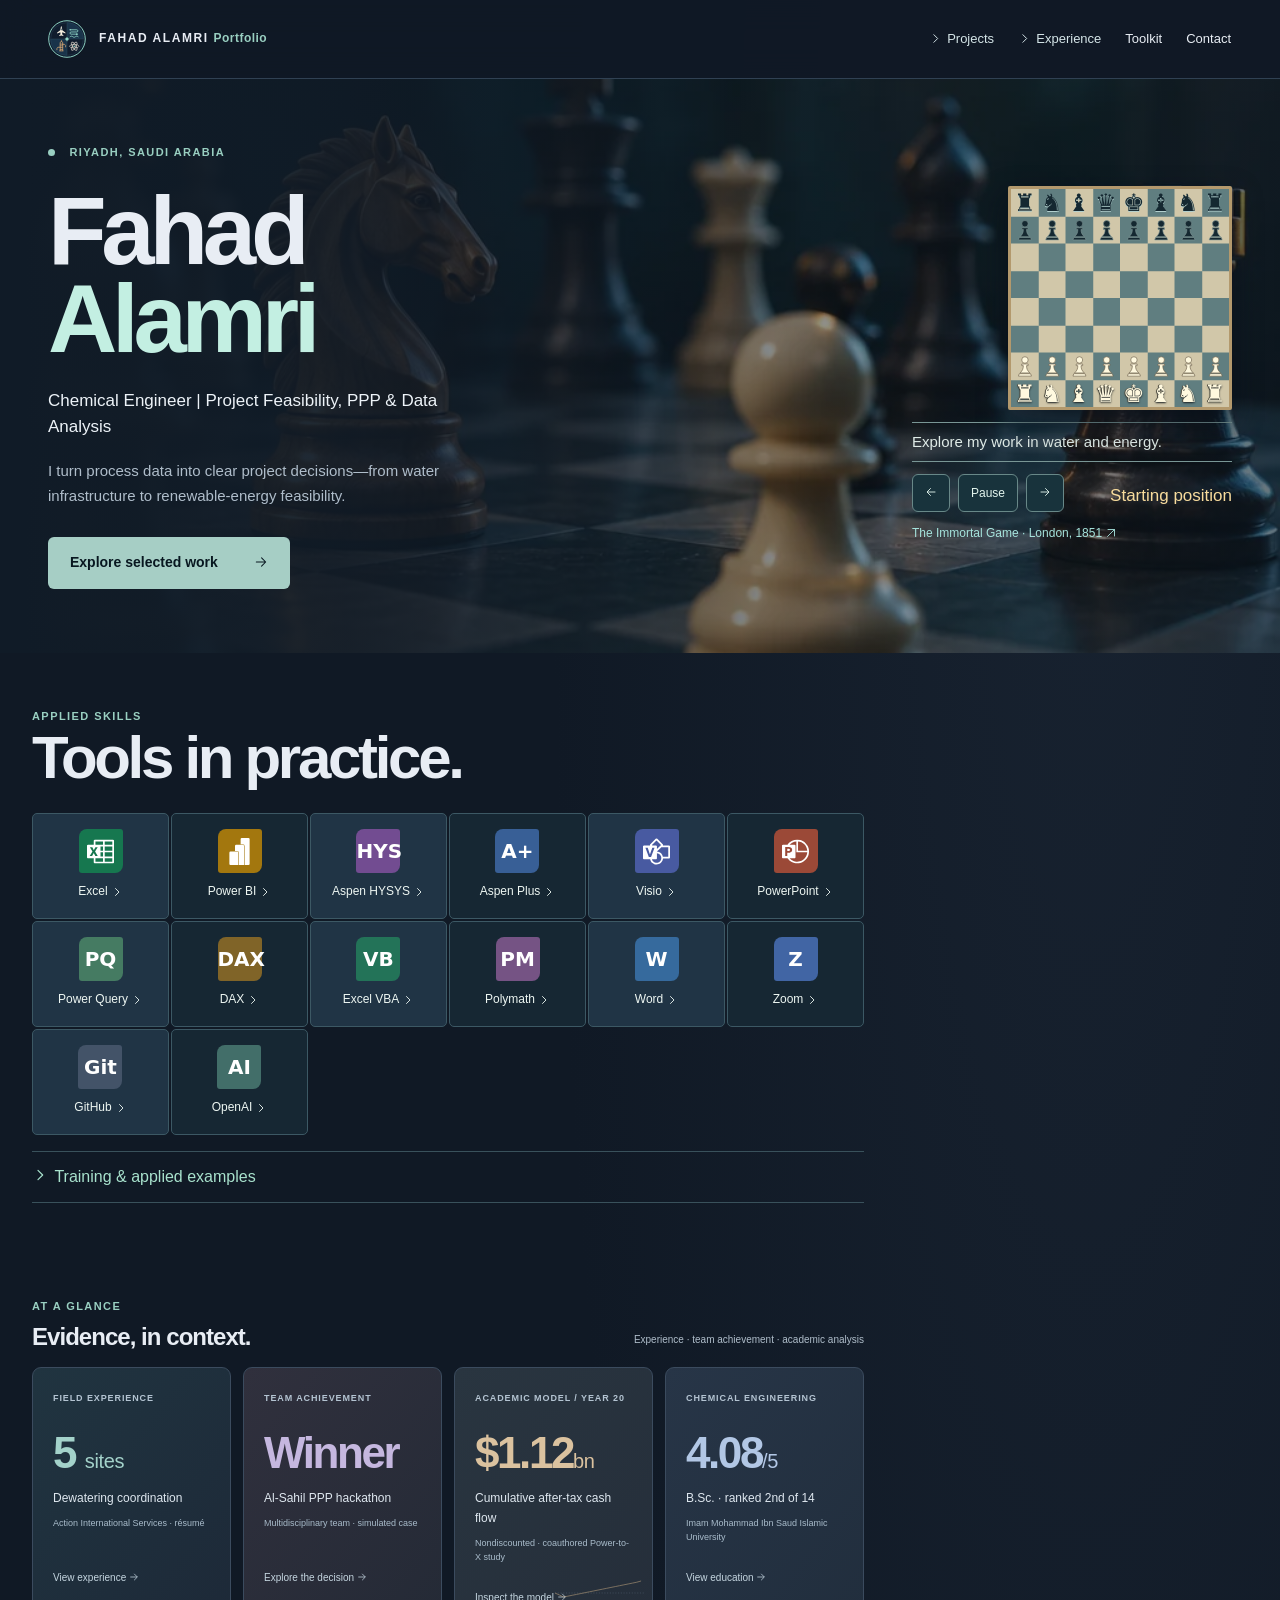
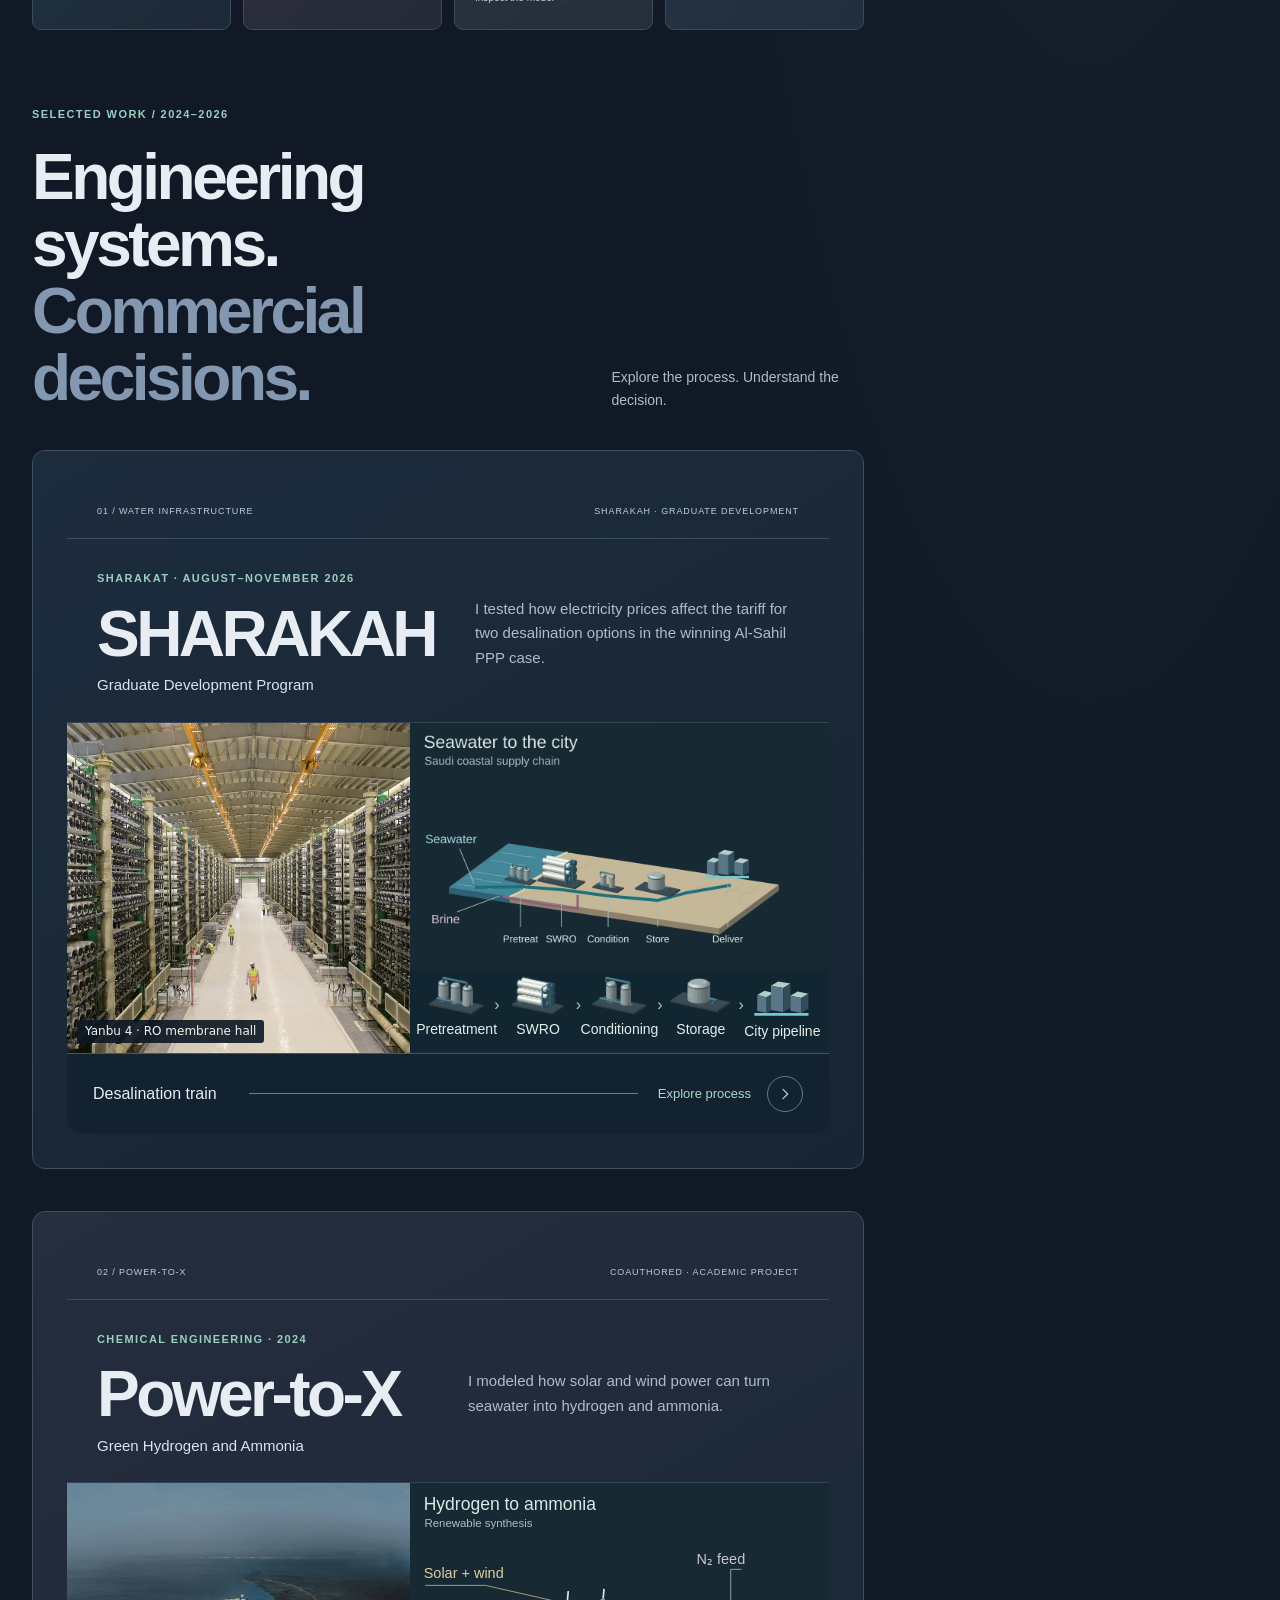
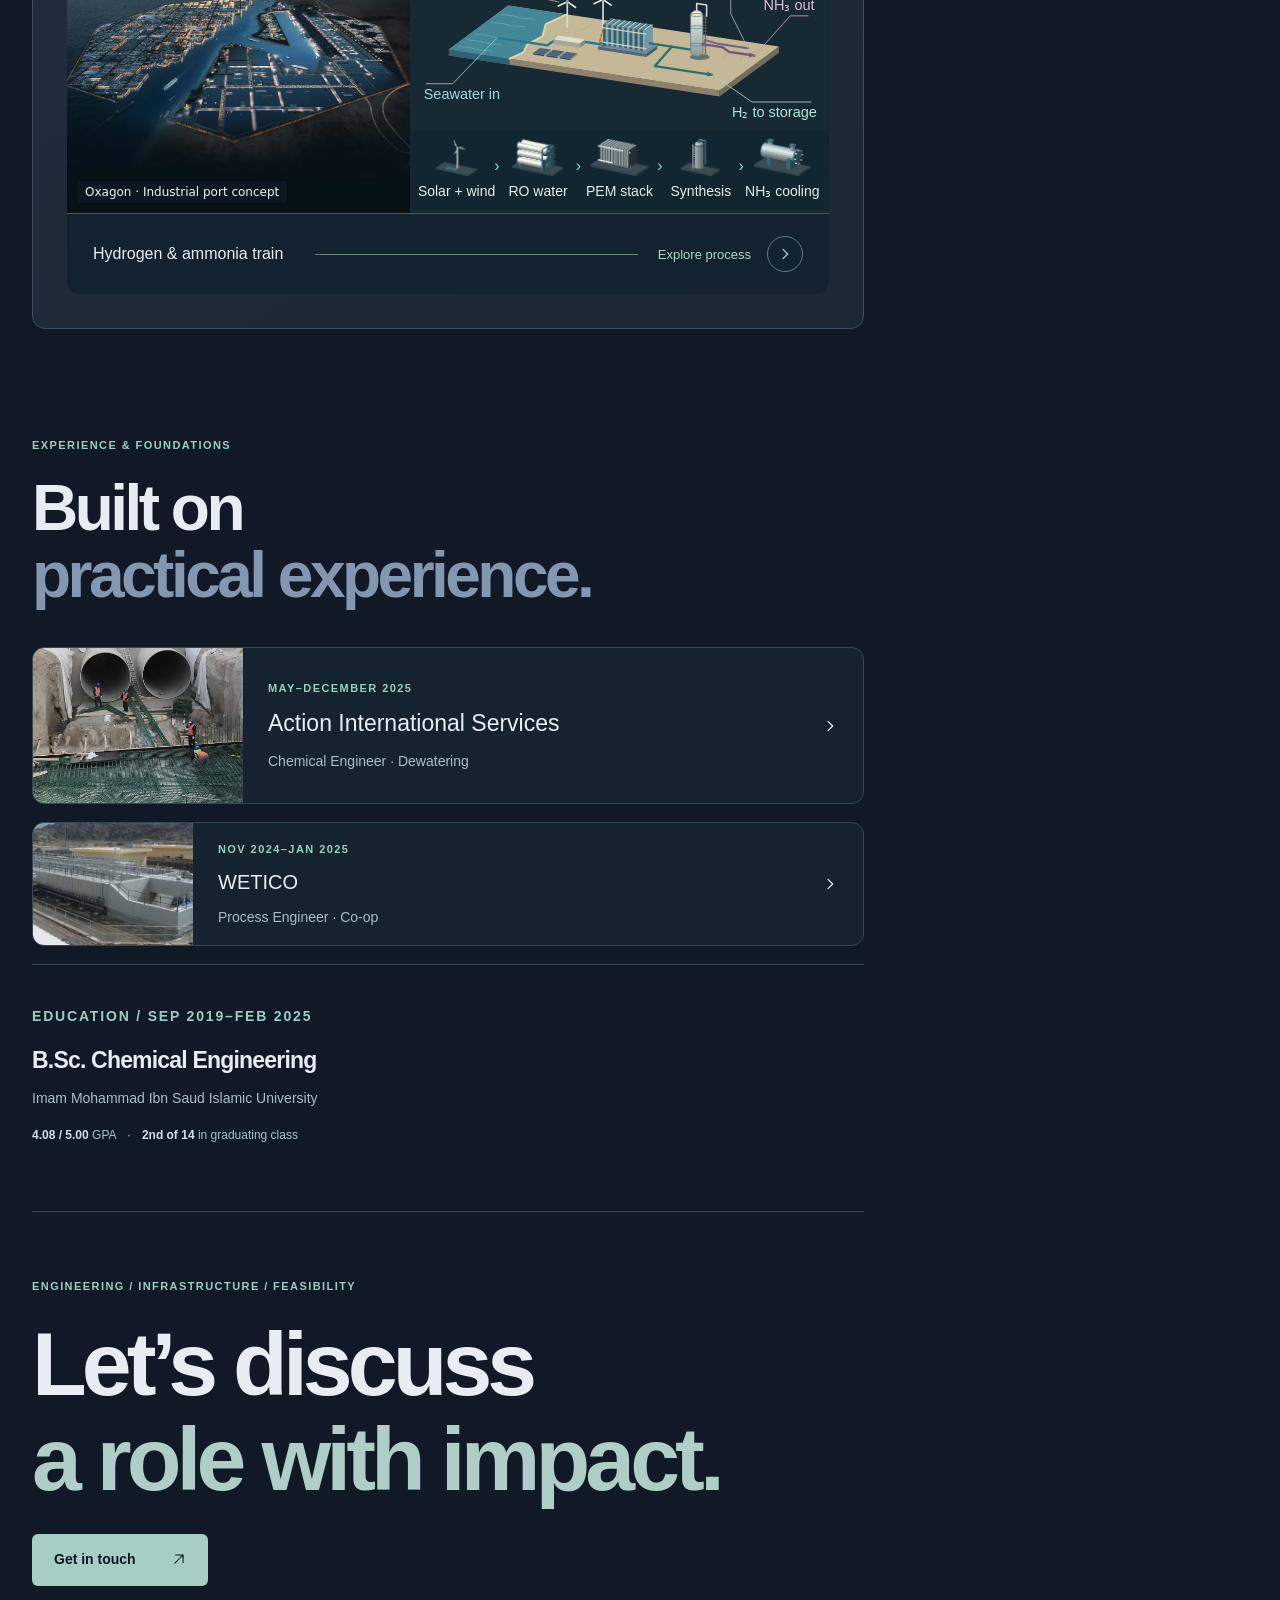
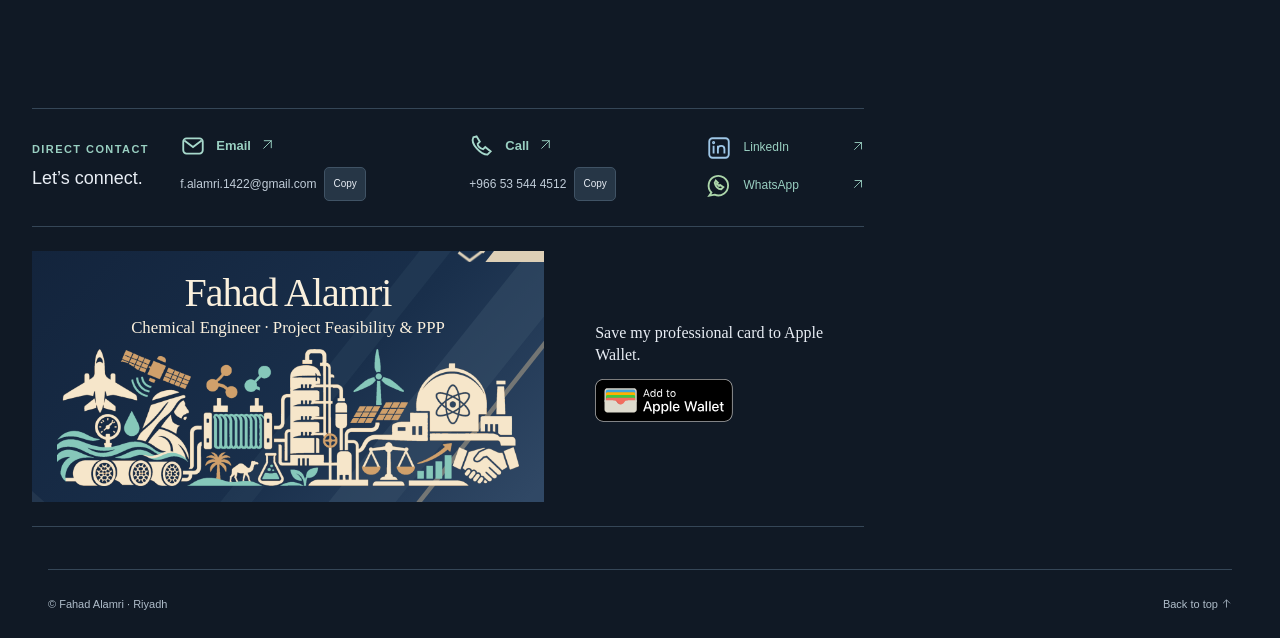
==== commit f173a93a: "Replace the contact card panorama with an interlocking industrial symbol band" ====
--- a/index.html
+++ b/index.html
@@ -1,6 +1,6 @@
 <!DOCTYPE html>
 
-<html lang="en"><head><script src="./assets/js/site-config.js"></script><meta charset="utf-8"/><meta content="width=device-width,initial-scale=1,viewport-fit=cover" name="viewport"/><meta content="#080f1a" name="theme-color"/><meta content="Fahad Alamri — chemical engineering, water infrastructure, PPP and project feasibility. Explore selected work and interactive case models." name="description"/><title>Fahad Alamri | Portfolio</title><link href="./assets/css/portfolio.css" rel="stylesheet"/><script defer="" src="./assets/js/explorers.js"></script><link href="./assets/css/executive.css" rel="stylesheet"/><script defer="" src="./assets/study/equipment.js"></script><link href="./assets/icons/knight-180.png" rel="apple-touch-icon" sizes="180x180"/><link href="./assets/brand/industry-icon-32.png" rel="icon" sizes="32x32" type="image/png"/><link href="./assets/brand/industry-emblem.svg" rel="icon" sizes="any" type="image/svg+xml"/><link href="./site.webmanifest?v=knight1" rel="manifest"/><meta content="Fahad Alamri" name="apple-mobile-web-app-title"/><meta content="website" property="og:type"/><meta content="Fahad Alamri" property="og:site_name"/><meta content="Engineering, infrastructure &amp; feasibility" property="og:title"/><meta content="Explore Fahad Alamri’s work in water infrastructure, PPP feasibility and Power-to-X through interactive process maps and case models." property="og:description"/><meta content="https://fahad-alamri-e.github.io/F.A-Portfolio/" property="og:url"/><meta content="https://fahad-alamri-e.github.io/F.A-Portfolio/assets/atlas/chess-1024.webp" property="og:image"/><meta content="1024" property="og:image:width"/><meta content="508" property="og:image:height"/><meta content="Chess pieces on a board in midgame" property="og:image:alt"/><meta content="summary_large_image" name="twitter:card"/><meta content="Fahad Alamri · Engineering &amp; Feasibility" name="twitter:title"/><meta content="https://fahad-alamri-e.github.io/F.A-Portfolio/assets/atlas/chess-1024.webp" name="twitter:image"/><link href="./assets/css/motion.css" rel="stylesheet"/><script defer="" src="./assets/atlas/models.js"></script><link rel="stylesheet" href="./assets/atlas/coastal.css"><link rel="stylesheet" href="./assets/study/refined.css?v=industry-brand1"><script defer src="./assets/study/refined.js?v=mobile-pill1"></script><link rel="stylesheet" href="./assets/wallet/card.css?v=coast-1">
+<html lang="en"><head><script src="./assets/js/site-config.js"></script><meta charset="utf-8"/><meta content="width=device-width,initial-scale=1,viewport-fit=cover" name="viewport"/><meta content="#080f1a" name="theme-color"/><meta content="Fahad Alamri — chemical engineering, water infrastructure, PPP and project feasibility. Explore selected work and interactive case models." name="description"/><title>Fahad Alamri | Portfolio</title><link href="./assets/css/portfolio.css" rel="stylesheet"/><script defer="" src="./assets/js/explorers.js"></script><link href="./assets/css/executive.css" rel="stylesheet"/><script defer="" src="./assets/study/equipment.js"></script><link href="./assets/icons/knight-180.png" rel="apple-touch-icon" sizes="180x180"/><link href="./assets/brand/industry-icon-32.png" rel="icon" sizes="32x32" type="image/png"/><link href="./assets/brand/industry-emblem.svg" rel="icon" sizes="any" type="image/svg+xml"/><link href="./site.webmanifest?v=knight1" rel="manifest"/><meta content="Fahad Alamri" name="apple-mobile-web-app-title"/><meta content="website" property="og:type"/><meta content="Fahad Alamri" property="og:site_name"/><meta content="Engineering, infrastructure &amp; feasibility" property="og:title"/><meta content="Explore Fahad Alamri’s work in water infrastructure, PPP feasibility and Power-to-X through interactive process maps and case models." property="og:description"/><meta content="https://fahad-alamri-e.github.io/F.A-Portfolio/" property="og:url"/><meta content="https://fahad-alamri-e.github.io/F.A-Portfolio/assets/atlas/chess-1024.webp" property="og:image"/><meta content="1024" property="og:image:width"/><meta content="508" property="og:image:height"/><meta content="Chess pieces on a board in midgame" property="og:image:alt"/><meta content="summary_large_image" name="twitter:card"/><meta content="Fahad Alamri · Engineering &amp; Feasibility" name="twitter:title"/><meta content="https://fahad-alamri-e.github.io/F.A-Portfolio/assets/atlas/chess-1024.webp" name="twitter:image"/><link href="./assets/css/motion.css" rel="stylesheet"/><script defer="" src="./assets/atlas/models.js"></script><link rel="stylesheet" href="./assets/atlas/coastal.css"><link rel="stylesheet" href="./assets/study/refined.css?v=industry-brand1"><script defer src="./assets/study/refined.js?v=mobile-pill1"></script><link rel="stylesheet" href="./assets/wallet/card.css?v=symbols-1">
 </head>
 <body id="top"><a class="skip" href="#main">Skip to content</a><div aria-hidden="true" class="scroll-object"><svg viewBox="0 0 300 300"><g fill="none" id="scroll-geometry" stroke="currentColor" stroke-width="1.5"><path d="m150 35 95 55v110l-95 55-95-55V90Zm0 0v110m95-55-95 55-95-55m95 55v110"></path><circle cx="150" cy="145" r="90"></circle><path d="M40 230Q90 60 150 145T260 60"></path></g><text fill="currentColor" font-size="18" id="scroll-equation" x="35" y="285">Σṁin − Σṁout = dM/dt</text></svg></div><header><a aria-label="Fahad Alamri Portfolio, top" class="brand" href="#top"><img class="brand-emblem" src="./assets/brand/industry-emblem.svg" width="38" height="38" alt=""><span>FAHAD ALAMRI <span class="brand-portfolio">Portfolio</span></span></a><button class="mobile-menu" type="button" aria-label="Open menu" aria-expanded="false" aria-controls="portfolio-nav"><svg class="ui-icon icon-menu" aria-hidden="true" focusable="false"><use href="./assets/study/navigation.svg#menu"></use></svg><svg class="ui-icon icon-close" aria-hidden="true" focusable="false"><use href="./assets/study/navigation.svg#close"></use></svg></button><nav id="portfolio-nav" aria-label="Main navigation"><details><summary><svg class="ui-icon icon-chevron" aria-hidden="true" focusable="false"><use href="./assets/study/navigation.svg#chevron"></use></svg>Projects</summary><div><a data-open-project href="#sharakah">Al-Sahil PPP</a><a data-open-project href="#power-to-x">Power-to-X</a></div></details><details><summary><svg class="ui-icon icon-chevron" aria-hidden="true" focusable="false"><use href="./assets/study/navigation.svg#chevron"></use></svg>Experience</summary><div><a href="#action">Action International</a><a href="#wetico">WETICO</a></div></details><a href="#toolkit">Toolkit</a><a href="#contact">Contact</a></nav></header>
 <main id="main"><section class="hero wrap match-hero"><div><p class="eyebrow"><span class="dot"></span> RIYADH, SAUDI ARABIA</p><h1>Fahad<br/><span>Alamri</span></h1><p class="headline">Chemical Engineer | Project Feasibility, PPP &amp; Data Analysis</p><p class="intro">I turn process data into clear project decisions—from water infrastructure to renewable-energy feasibility.</p><a class="button primary" href="#work">Explore selected work <span><svg class="ui-icon icon-right" aria-hidden="true" focusable="false"><use href="./assets/study/navigation.svg#right"></use></svg></span></a></div><aside class="replay"><div id="board" role="img" aria-label="Chess replay"></div><p class="hero-caption">Explore my work in water and energy.</p><div class="playbar"><button id="prev" aria-label="Previous move"><svg class="ui-icon icon-left" aria-hidden="true" focusable="false"><use href="./assets/study/navigation.svg#left"></use></svg></button><button id="toggle">Pause</button><button id="next" aria-label="Next move"><svg class="ui-icon icon-right" aria-hidden="true" focusable="false"><use href="./assets/study/navigation.svg#right"></use></svg></button><output id="notation"></output></div><a class="game-credit" href="https://www.chessworld.net/chessclubs/openingguide/immortal-game.asp">The Immortal Game · London, 1851 <svg class="ui-icon icon-external" aria-hidden="true" focusable="false"><use href="./assets/study/navigation.svg#external"></use></svg></a></aside></section>
@@ -19,7 +19,7 @@
       <h2 id="save-card">Fahad Alamri</h2>
       <p>Chemical Engineer · Project Feasibility &amp; PPP</p>
     </div>
-    <img src="./assets/brand/industry-coast.webp" width="1440" height="480" loading="lazy" alt="An aircraft and satellite above a coastal landscape of desalination membranes, refinery towers and a nuclear power station.">
+    <img src="./assets/brand/industry-symbols.webp" width="1440" height="426" loading="lazy" alt="Interlocking symbols connect desalination membranes, an electrolyzer and a balance scale with aviation, refining and nuclear energy.">
   </div>
   <div class="wallet-save"><p>Save my professional card to Apple Wallet.</p>
     <a href="https://fahad-alamri-e.github.io/F.A-Portfolio/assets/wallet/fahad-alamri.pkpass?v=poster-eaac5a4"><img src="./assets/wallet/add-to-apple-wallet.svg" alt="Add to Apple Wallet" width="139" height="44"></a>
--- a/assets/wallet/card.css
+++ b/assets/wallet/card.css
@@ -12,10 +12,13 @@
 .wallet-art {
   width: min(100%, 32rem);
   color: #faf0dd;
-  background: #112b40;
+  background: #13243a url("../brand/card-diagonals.svg") center / 100% 100% no-repeat;
+  box-sizing: border-box;
+  padding: 0 3% clamp(.65rem, 1.5vw, 1rem);
+  text-align: center;
 }
 .wallet-identity {
-  padding: 1.1rem 1.3rem .2rem;
+  padding: clamp(.85rem, 1.7vw, 1.3rem) 0 .65rem;
 }
 .wallet-art .wallet-identity h2 {
   margin: 0;
@@ -32,7 +35,7 @@
   display: block;
   width: 100%;
   height: auto;
-  mask-image: linear-gradient(to bottom, transparent, black 9%);
+
 }
 .wallet-save { max-width: 15rem; }
 .wallet-save p { font: 400 1rem/1.4 "Times New Roman", Times, serif; margin: 0 0 .75rem; color: var(--ink); }
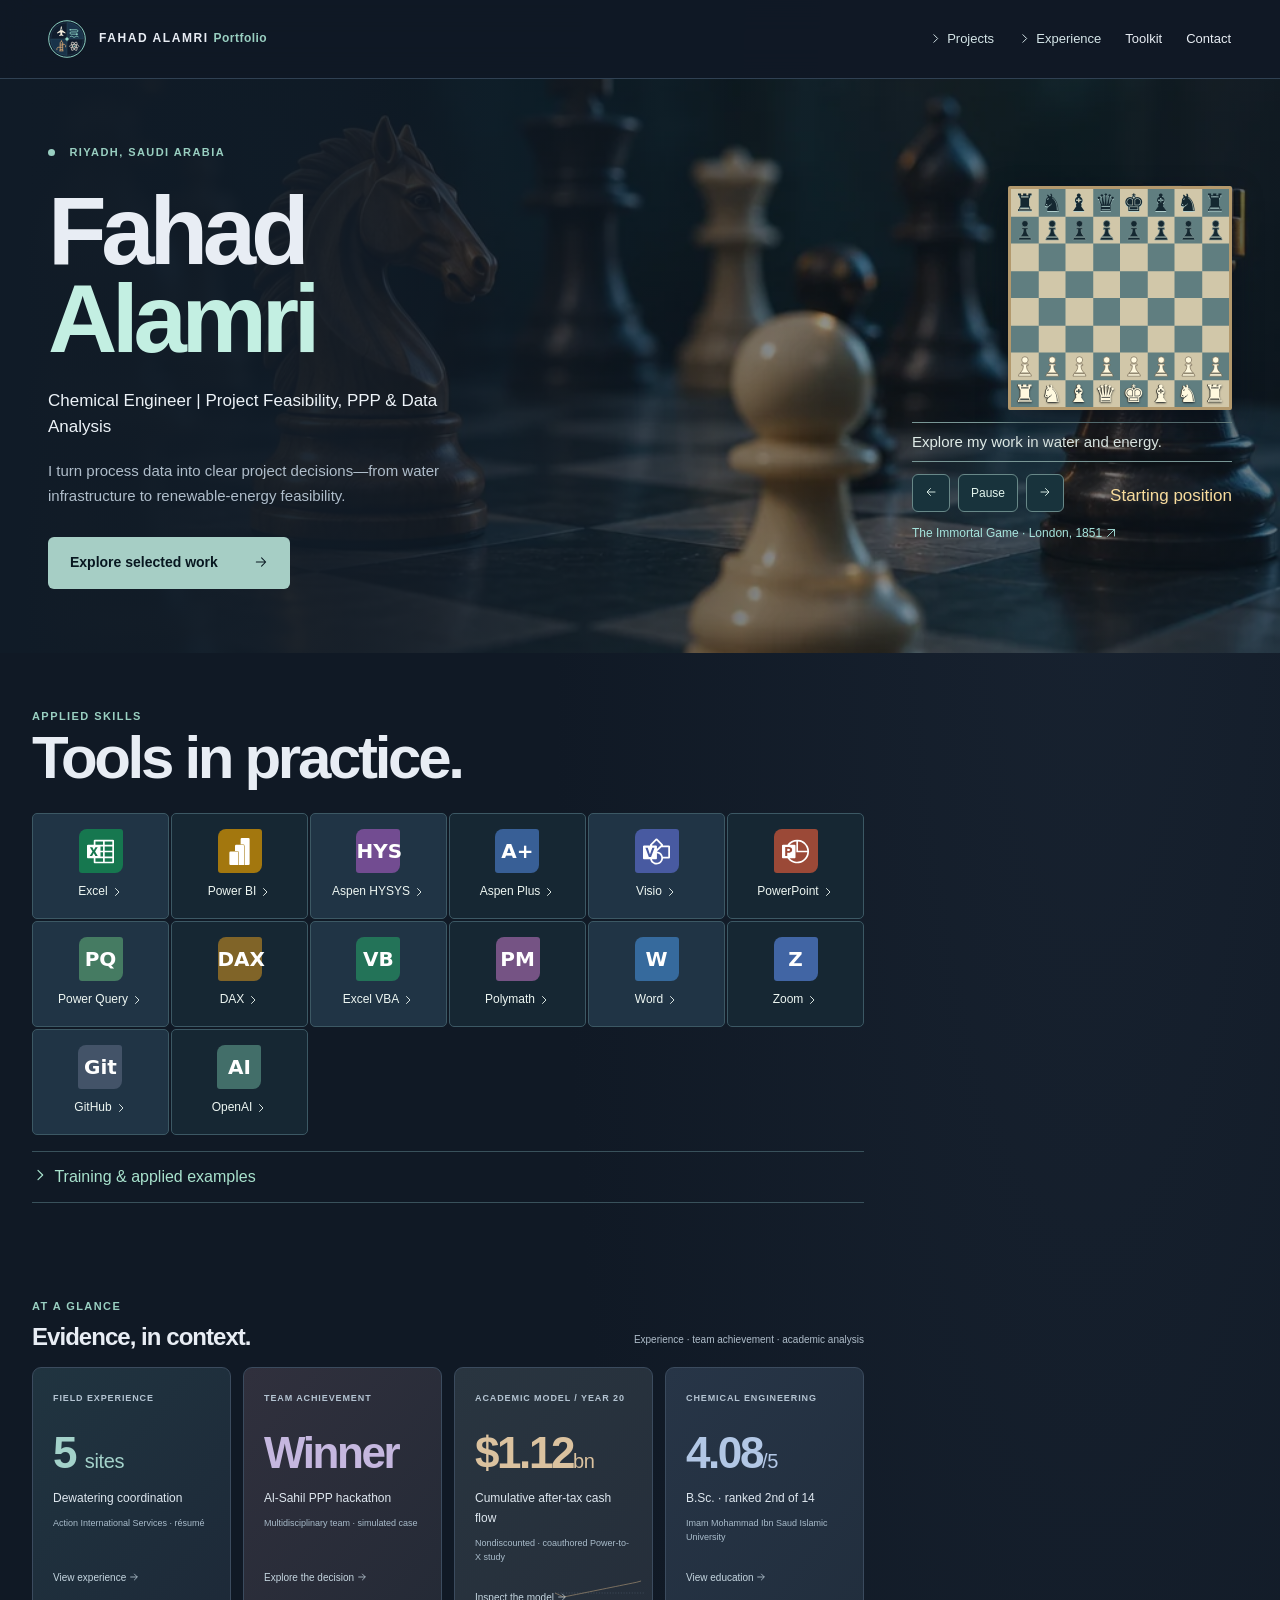
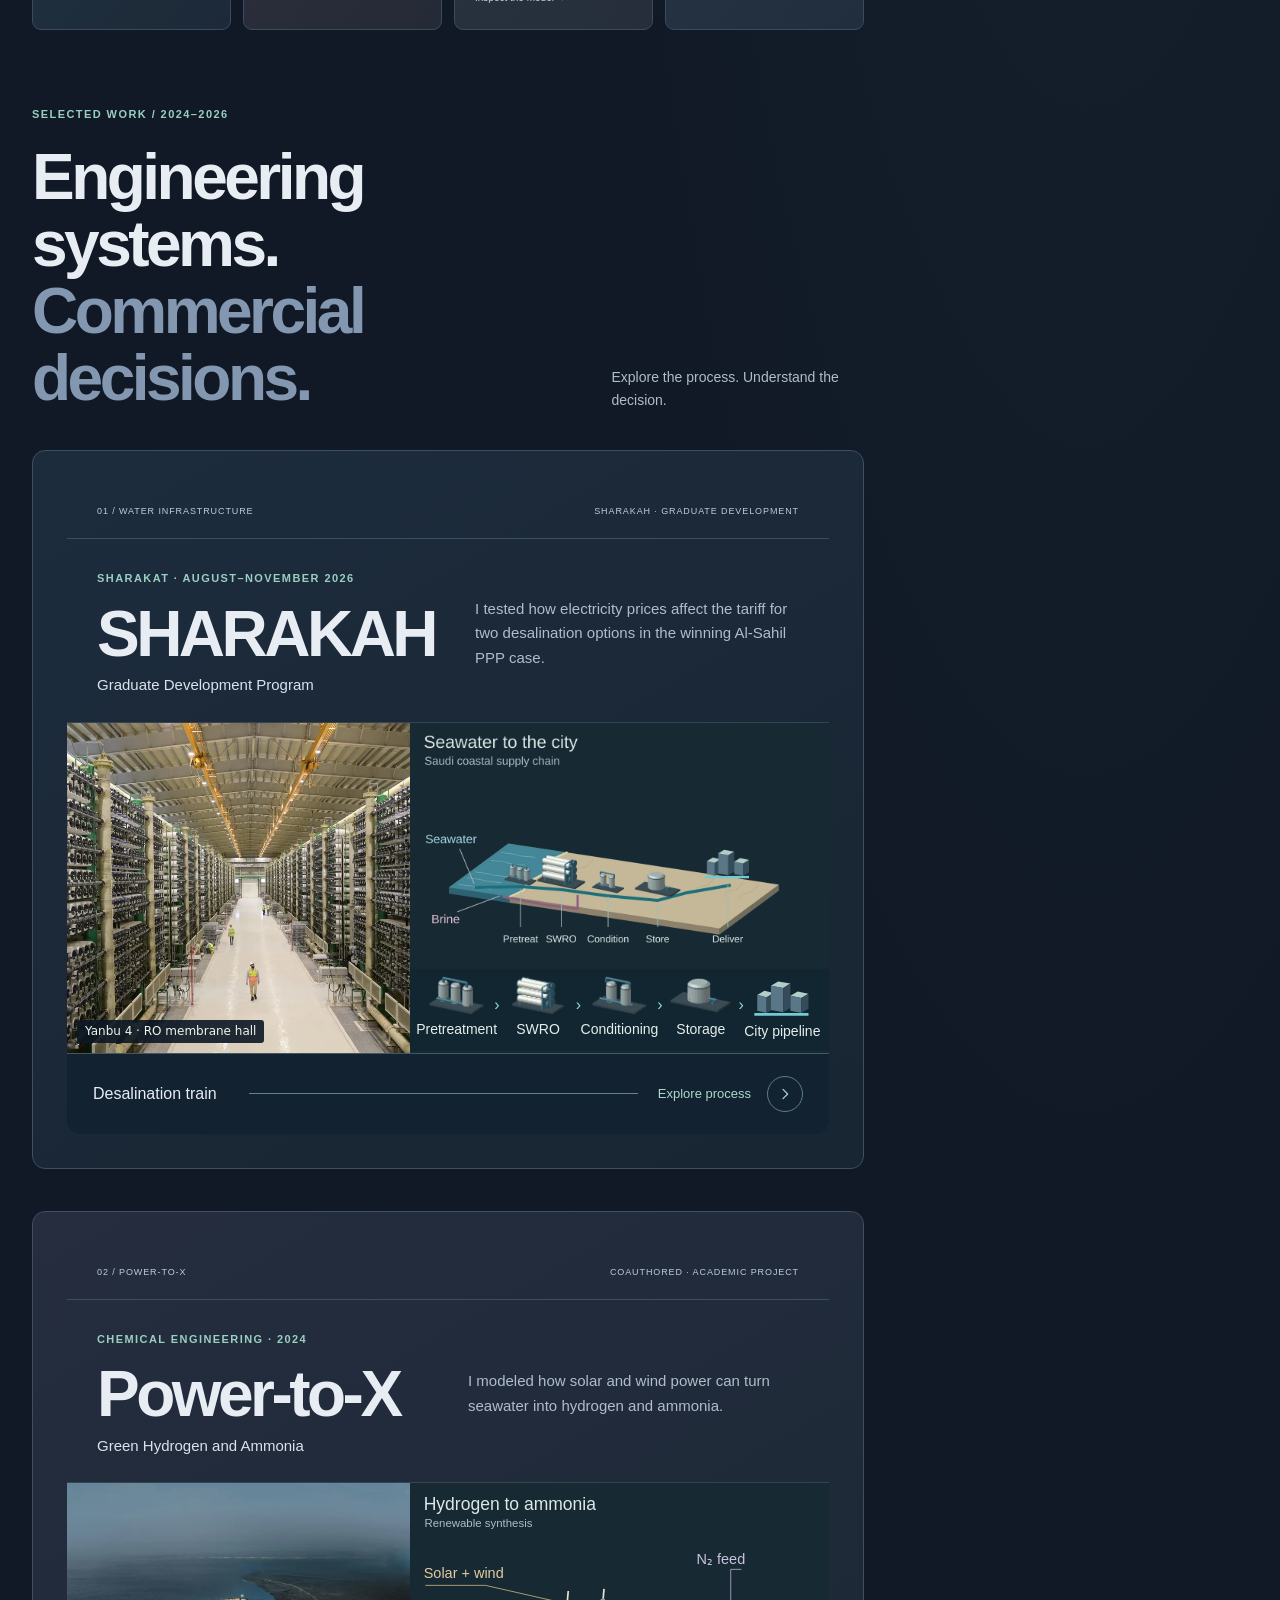
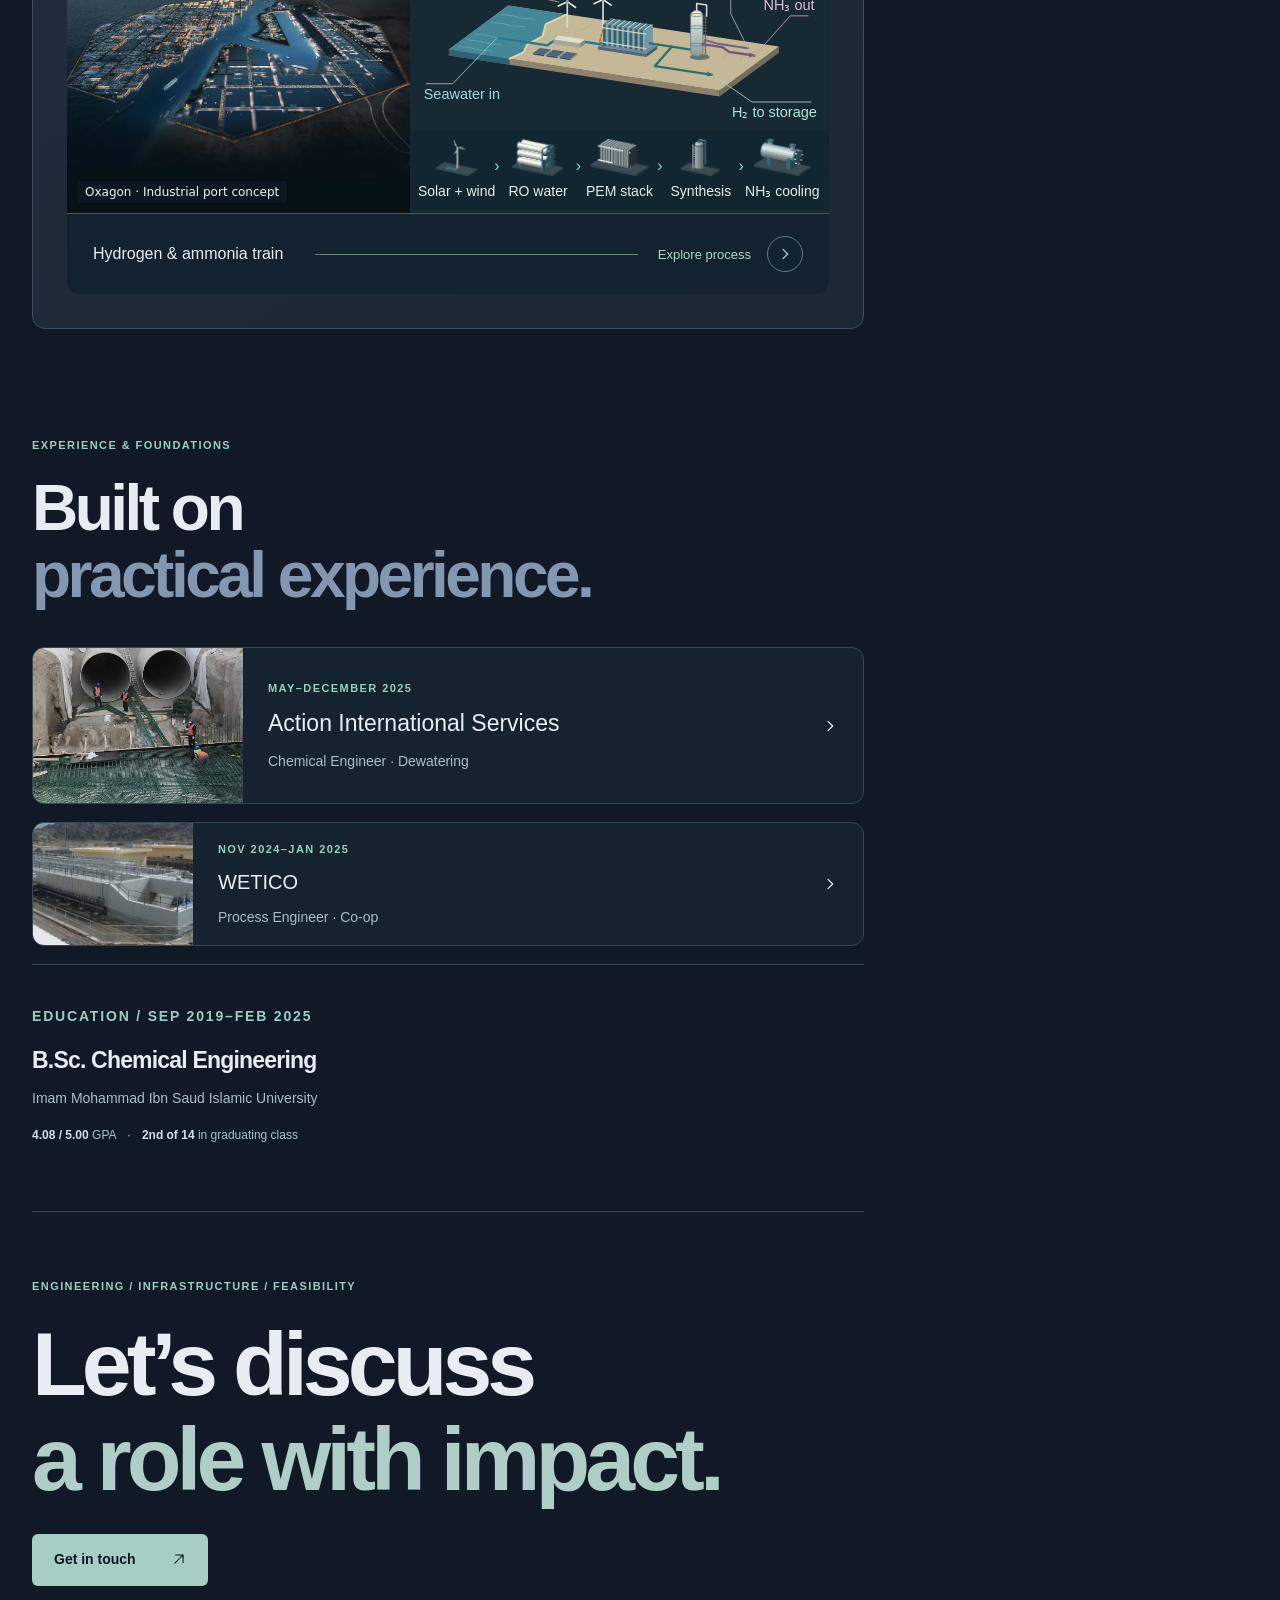
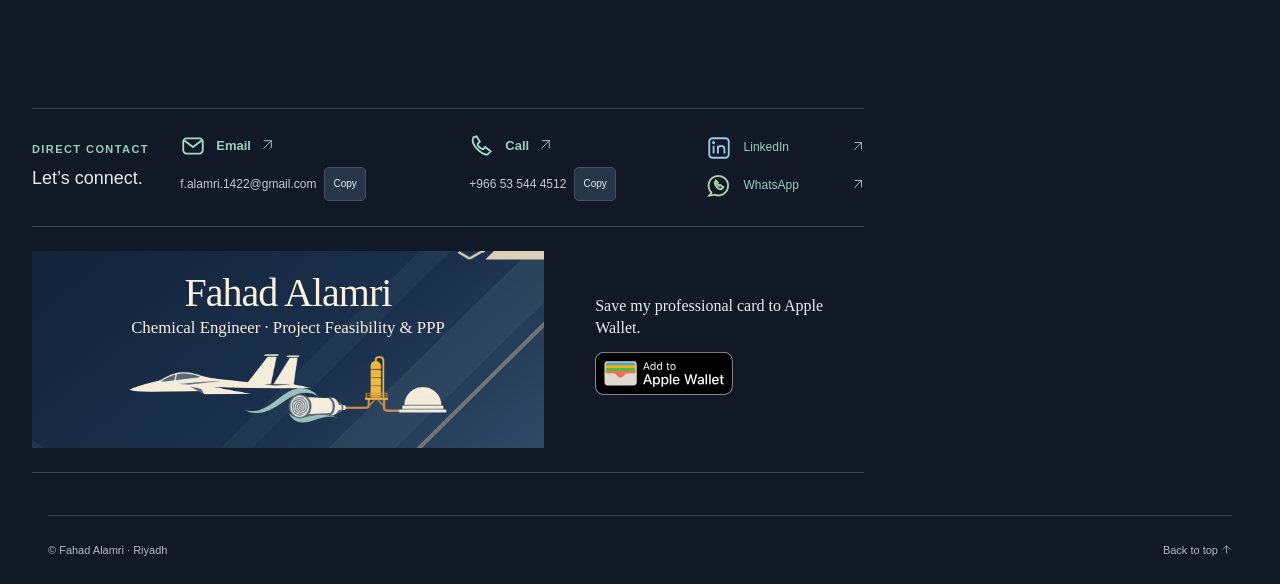
==== commit d6ce0099: "Refine the portfolio card to four connected sector symbols" ====
--- a/index.html
+++ b/index.html
@@ -1,6 +1,6 @@
 <!DOCTYPE html>
 
-<html lang="en"><head><script src="./assets/js/site-config.js"></script><meta charset="utf-8"/><meta content="width=device-width,initial-scale=1,viewport-fit=cover" name="viewport"/><meta content="#080f1a" name="theme-color"/><meta content="Fahad Alamri — chemical engineering, water infrastructure, PPP and project feasibility. Explore selected work and interactive case models." name="description"/><title>Fahad Alamri | Portfolio</title><link href="./assets/css/portfolio.css" rel="stylesheet"/><script defer="" src="./assets/js/explorers.js"></script><link href="./assets/css/executive.css" rel="stylesheet"/><script defer="" src="./assets/study/equipment.js"></script><link href="./assets/icons/knight-180.png" rel="apple-touch-icon" sizes="180x180"/><link href="./assets/brand/industry-icon-32.png" rel="icon" sizes="32x32" type="image/png"/><link href="./assets/brand/industry-emblem.svg" rel="icon" sizes="any" type="image/svg+xml"/><link href="./site.webmanifest?v=knight1" rel="manifest"/><meta content="Fahad Alamri" name="apple-mobile-web-app-title"/><meta content="website" property="og:type"/><meta content="Fahad Alamri" property="og:site_name"/><meta content="Engineering, infrastructure &amp; feasibility" property="og:title"/><meta content="Explore Fahad Alamri’s work in water infrastructure, PPP feasibility and Power-to-X through interactive process maps and case models." property="og:description"/><meta content="https://fahad-alamri-e.github.io/F.A-Portfolio/" property="og:url"/><meta content="https://fahad-alamri-e.github.io/F.A-Portfolio/assets/atlas/chess-1024.webp" property="og:image"/><meta content="1024" property="og:image:width"/><meta content="508" property="og:image:height"/><meta content="Chess pieces on a board in midgame" property="og:image:alt"/><meta content="summary_large_image" name="twitter:card"/><meta content="Fahad Alamri · Engineering &amp; Feasibility" name="twitter:title"/><meta content="https://fahad-alamri-e.github.io/F.A-Portfolio/assets/atlas/chess-1024.webp" name="twitter:image"/><link href="./assets/css/motion.css" rel="stylesheet"/><script defer="" src="./assets/atlas/models.js"></script><link rel="stylesheet" href="./assets/atlas/coastal.css"><link rel="stylesheet" href="./assets/study/refined.css?v=industry-brand1"><script defer src="./assets/study/refined.js?v=mobile-pill1"></script><link rel="stylesheet" href="./assets/wallet/card.css?v=symbols-1">
+<html lang="en"><head><script src="./assets/js/site-config.js"></script><meta charset="utf-8"/><meta content="width=device-width,initial-scale=1,viewport-fit=cover" name="viewport"/><meta content="#080f1a" name="theme-color"/><meta content="Fahad Alamri — chemical engineering, water infrastructure, PPP and project feasibility. Explore selected work and interactive case models." name="description"/><title>Fahad Alamri | Portfolio</title><link href="./assets/css/portfolio.css" rel="stylesheet"/><script defer="" src="./assets/js/explorers.js"></script><link href="./assets/css/executive.css" rel="stylesheet"/><script defer="" src="./assets/study/equipment.js"></script><link href="./assets/icons/knight-180.png" rel="apple-touch-icon" sizes="180x180"/><link href="./assets/brand/industry-icon-32.png" rel="icon" sizes="32x32" type="image/png"/><link href="./assets/brand/industry-emblem.svg" rel="icon" sizes="any" type="image/svg+xml"/><link href="./site.webmanifest?v=knight1" rel="manifest"/><meta content="Fahad Alamri" name="apple-mobile-web-app-title"/><meta content="website" property="og:type"/><meta content="Fahad Alamri" property="og:site_name"/><meta content="Engineering, infrastructure &amp; feasibility" property="og:title"/><meta content="Explore Fahad Alamri’s work in water infrastructure, PPP feasibility and Power-to-X through interactive process maps and case models." property="og:description"/><meta content="https://fahad-alamri-e.github.io/F.A-Portfolio/" property="og:url"/><meta content="https://fahad-alamri-e.github.io/F.A-Portfolio/assets/atlas/chess-1024.webp" property="og:image"/><meta content="1024" property="og:image:width"/><meta content="508" property="og:image:height"/><meta content="Chess pieces on a board in midgame" property="og:image:alt"/><meta content="summary_large_image" name="twitter:card"/><meta content="Fahad Alamri · Engineering &amp; Feasibility" name="twitter:title"/><meta content="https://fahad-alamri-e.github.io/F.A-Portfolio/assets/atlas/chess-1024.webp" name="twitter:image"/><link href="./assets/css/motion.css" rel="stylesheet"/><script defer="" src="./assets/atlas/models.js"></script><link rel="stylesheet" href="./assets/atlas/coastal.css"><link rel="stylesheet" href="./assets/study/refined.css?v=industry-brand1"><script defer src="./assets/study/refined.js?v=mobile-pill1"></script><link rel="stylesheet" href="./assets/wallet/card.css?v=four-sectors">
 </head>
 <body id="top"><a class="skip" href="#main">Skip to content</a><div aria-hidden="true" class="scroll-object"><svg viewBox="0 0 300 300"><g fill="none" id="scroll-geometry" stroke="currentColor" stroke-width="1.5"><path d="m150 35 95 55v110l-95 55-95-55V90Zm0 0v110m95-55-95 55-95-55m95 55v110"></path><circle cx="150" cy="145" r="90"></circle><path d="M40 230Q90 60 150 145T260 60"></path></g><text fill="currentColor" font-size="18" id="scroll-equation" x="35" y="285">Σṁin − Σṁout = dM/dt</text></svg></div><header><a aria-label="Fahad Alamri Portfolio, top" class="brand" href="#top"><img class="brand-emblem" src="./assets/brand/industry-emblem.svg" width="38" height="38" alt=""><span>FAHAD ALAMRI <span class="brand-portfolio">Portfolio</span></span></a><button class="mobile-menu" type="button" aria-label="Open menu" aria-expanded="false" aria-controls="portfolio-nav"><svg class="ui-icon icon-menu" aria-hidden="true" focusable="false"><use href="./assets/study/navigation.svg#menu"></use></svg><svg class="ui-icon icon-close" aria-hidden="true" focusable="false"><use href="./assets/study/navigation.svg#close"></use></svg></button><nav id="portfolio-nav" aria-label="Main navigation"><details><summary><svg class="ui-icon icon-chevron" aria-hidden="true" focusable="false"><use href="./assets/study/navigation.svg#chevron"></use></svg>Projects</summary><div><a data-open-project href="#sharakah">Al-Sahil PPP</a><a data-open-project href="#power-to-x">Power-to-X</a></div></details><details><summary><svg class="ui-icon icon-chevron" aria-hidden="true" focusable="false"><use href="./assets/study/navigation.svg#chevron"></use></svg>Experience</summary><div><a href="#action">Action International</a><a href="#wetico">WETICO</a></div></details><a href="#toolkit">Toolkit</a><a href="#contact">Contact</a></nav></header>
 <main id="main"><section class="hero wrap match-hero"><div><p class="eyebrow"><span class="dot"></span> RIYADH, SAUDI ARABIA</p><h1>Fahad<br/><span>Alamri</span></h1><p class="headline">Chemical Engineer | Project Feasibility, PPP &amp; Data Analysis</p><p class="intro">I turn process data into clear project decisions—from water infrastructure to renewable-energy feasibility.</p><a class="button primary" href="#work">Explore selected work <span><svg class="ui-icon icon-right" aria-hidden="true" focusable="false"><use href="./assets/study/navigation.svg#right"></use></svg></span></a></div><aside class="replay"><div id="board" role="img" aria-label="Chess replay"></div><p class="hero-caption">Explore my work in water and energy.</p><div class="playbar"><button id="prev" aria-label="Previous move"><svg class="ui-icon icon-left" aria-hidden="true" focusable="false"><use href="./assets/study/navigation.svg#left"></use></svg></button><button id="toggle">Pause</button><button id="next" aria-label="Next move"><svg class="ui-icon icon-right" aria-hidden="true" focusable="false"><use href="./assets/study/navigation.svg#right"></use></svg></button><output id="notation"></output></div><a class="game-credit" href="https://www.chessworld.net/chessclubs/openingguide/immortal-game.asp">The Immortal Game · London, 1851 <svg class="ui-icon icon-external" aria-hidden="true" focusable="false"><use href="./assets/study/navigation.svg#external"></use></svg></a></aside></section>
@@ -19,7 +19,7 @@
       <h2 id="save-card">Fahad Alamri</h2>
       <p>Chemical Engineer · Project Feasibility &amp; PPP</p>
     </div>
-    <img src="./assets/brand/industry-symbols.webp" width="1440" height="426" loading="lazy" alt="Interlocking symbols connect desalination membranes, an electrolyzer and a balance scale with aviation, refining and nuclear energy.">
+    <img src="./assets/brand/sector-motif.webp" width="960" height="209" loading="lazy" alt="A twin-tail jet leads into a spiral desalination membrane, a distillation column and a reactor containment dome.">
   </div>
   <div class="wallet-save"><p>Save my professional card to Apple Wallet.</p>
     <a href="https://fahad-alamri-e.github.io/F.A-Portfolio/assets/wallet/fahad-alamri.pkpass?v=poster-eaac5a4"><img src="./assets/wallet/add-to-apple-wallet.svg" alt="Add to Apple Wallet" width="139" height="44"></a>
--- a/assets/wallet/card.css
+++ b/assets/wallet/card.css
@@ -33,8 +33,9 @@
 }
 .wallet-art img {
   display: block;
-  width: 100%;
+  width: 69%;
   height: auto;
+  margin: .3rem auto .55rem;
 
 }
 .wallet-save { max-width: 15rem; }
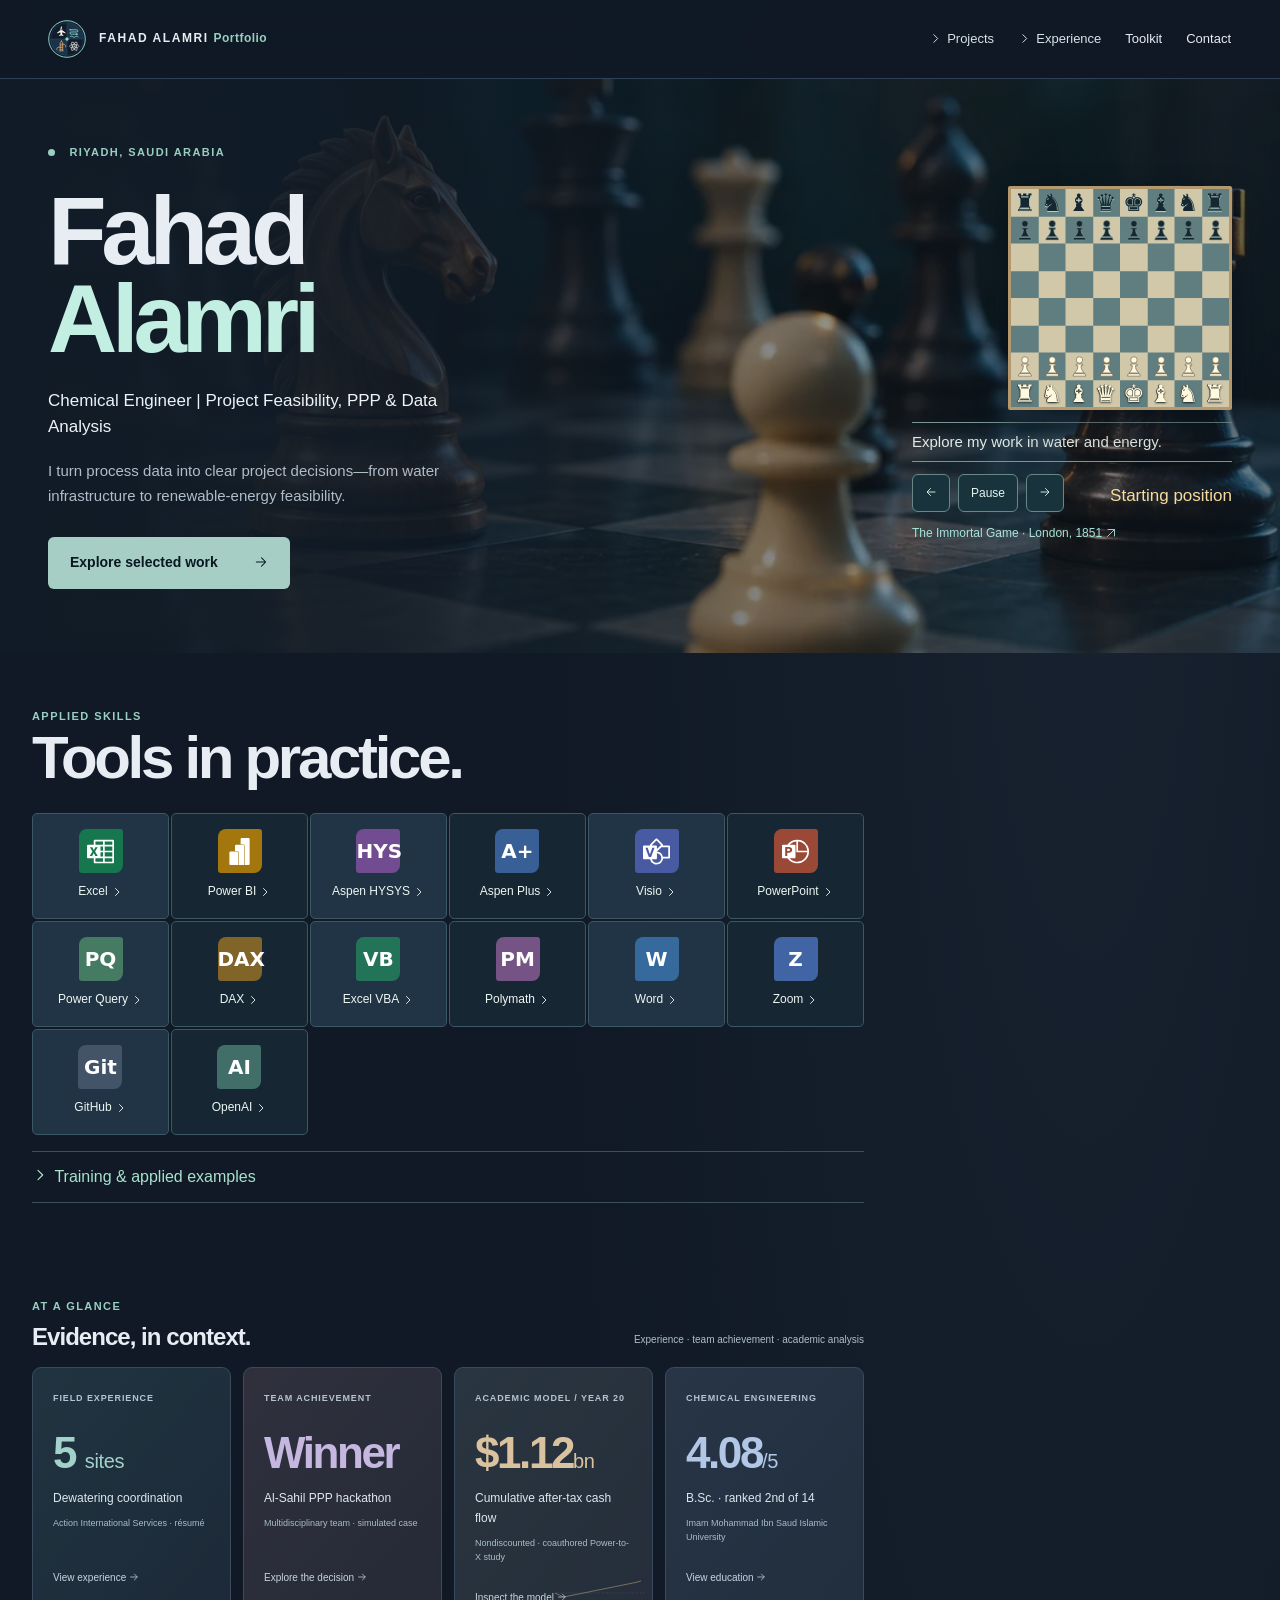
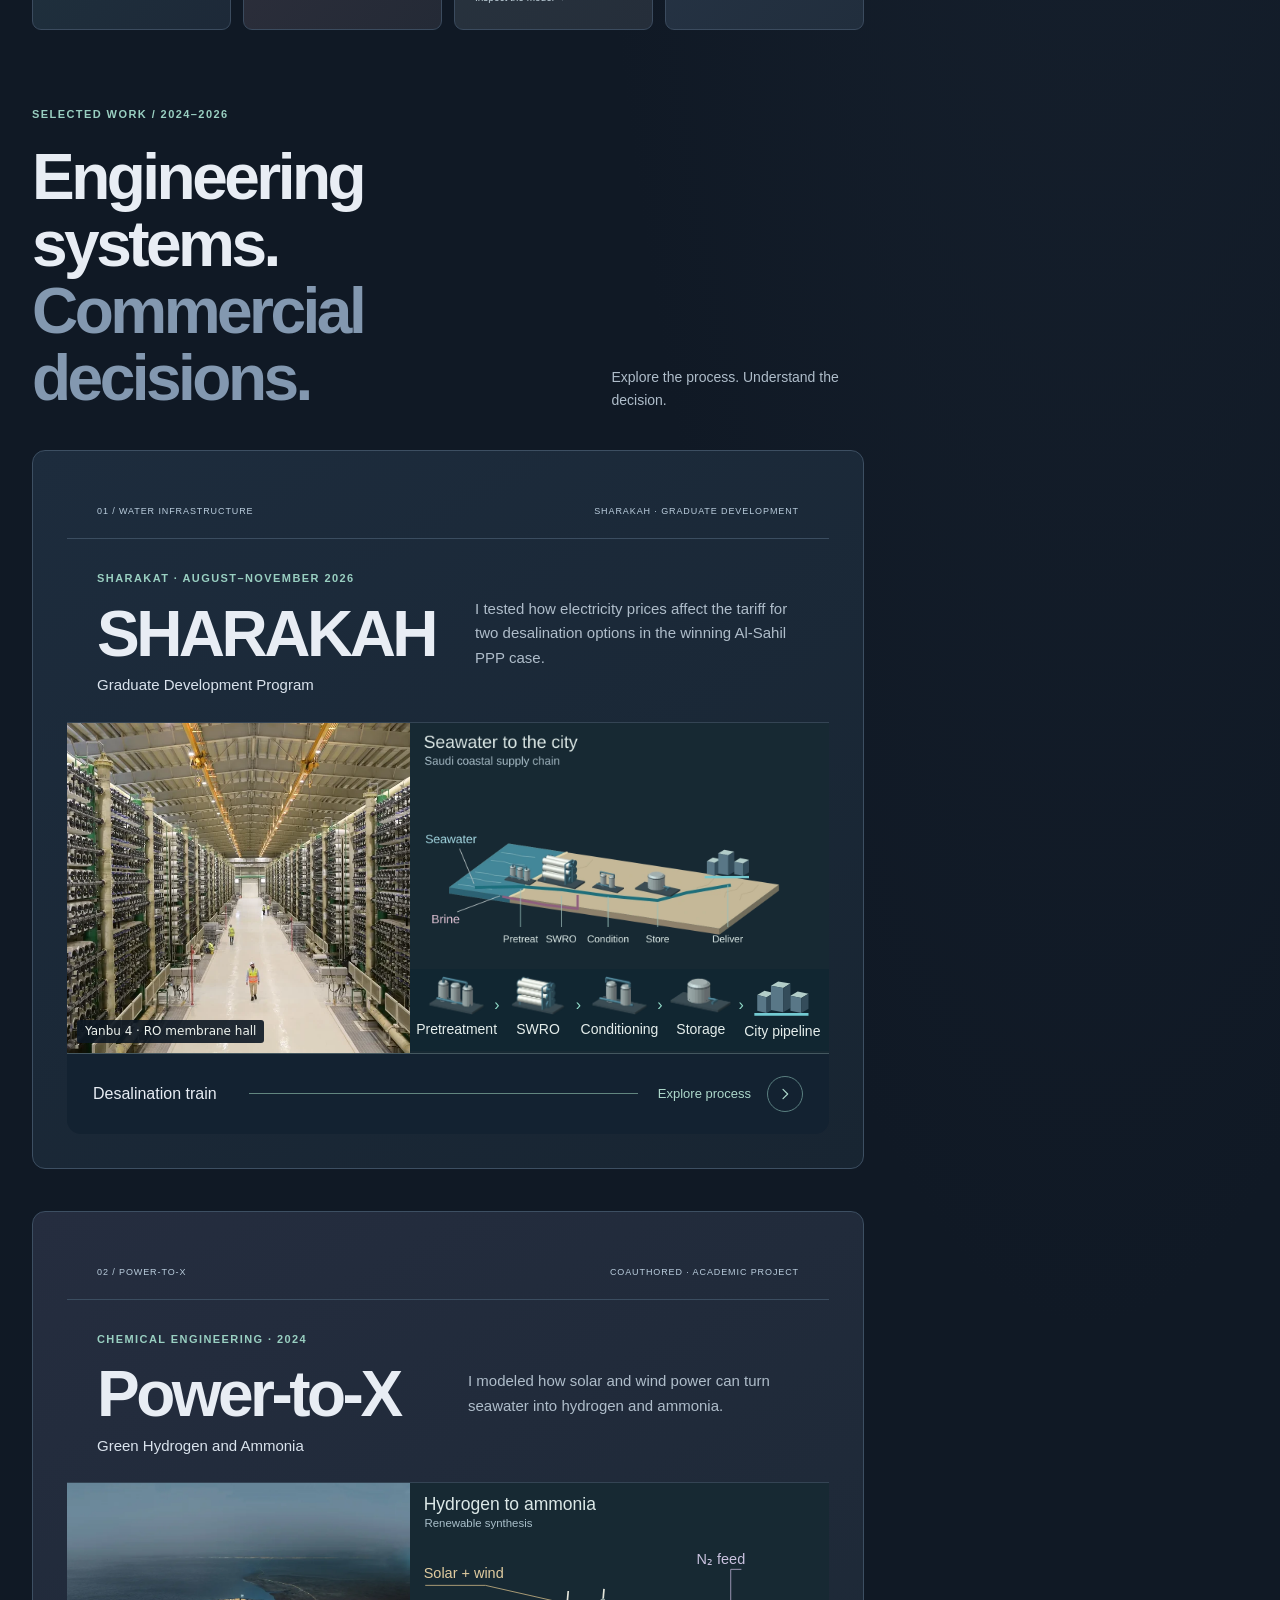
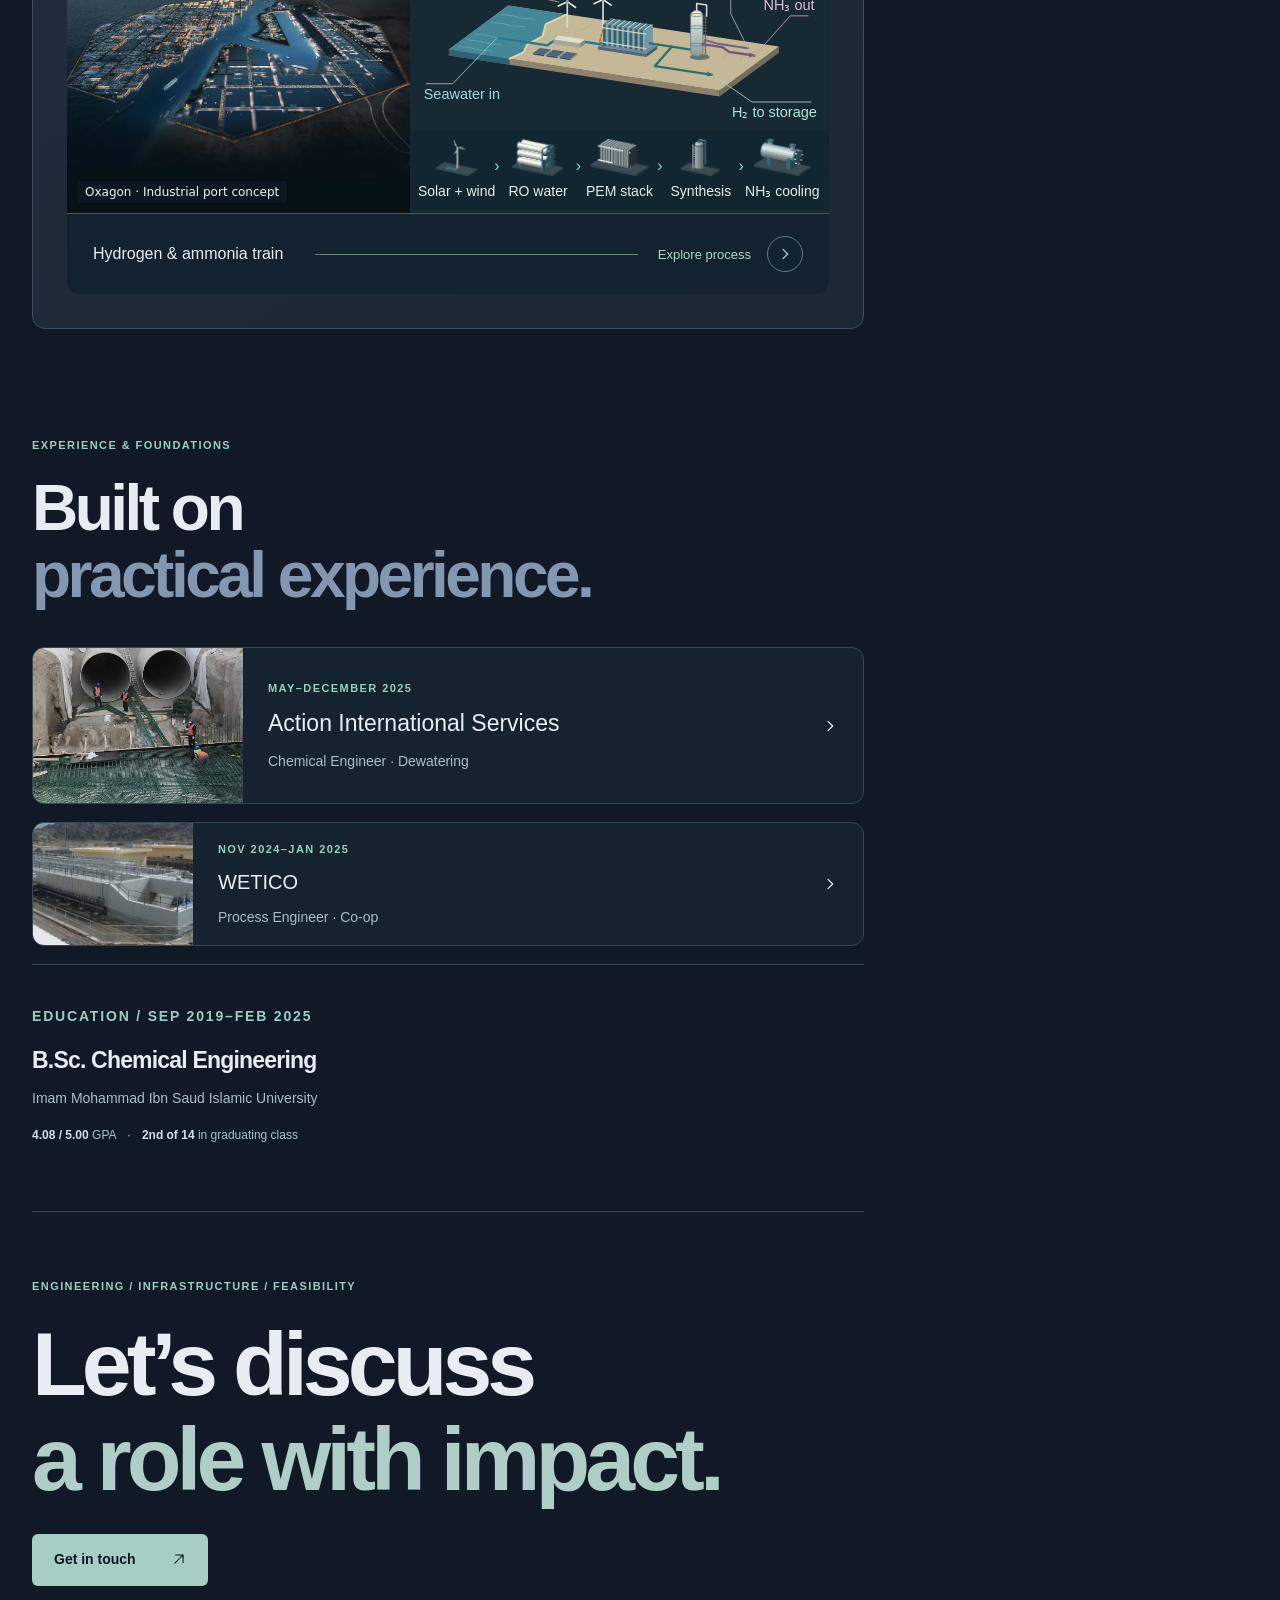
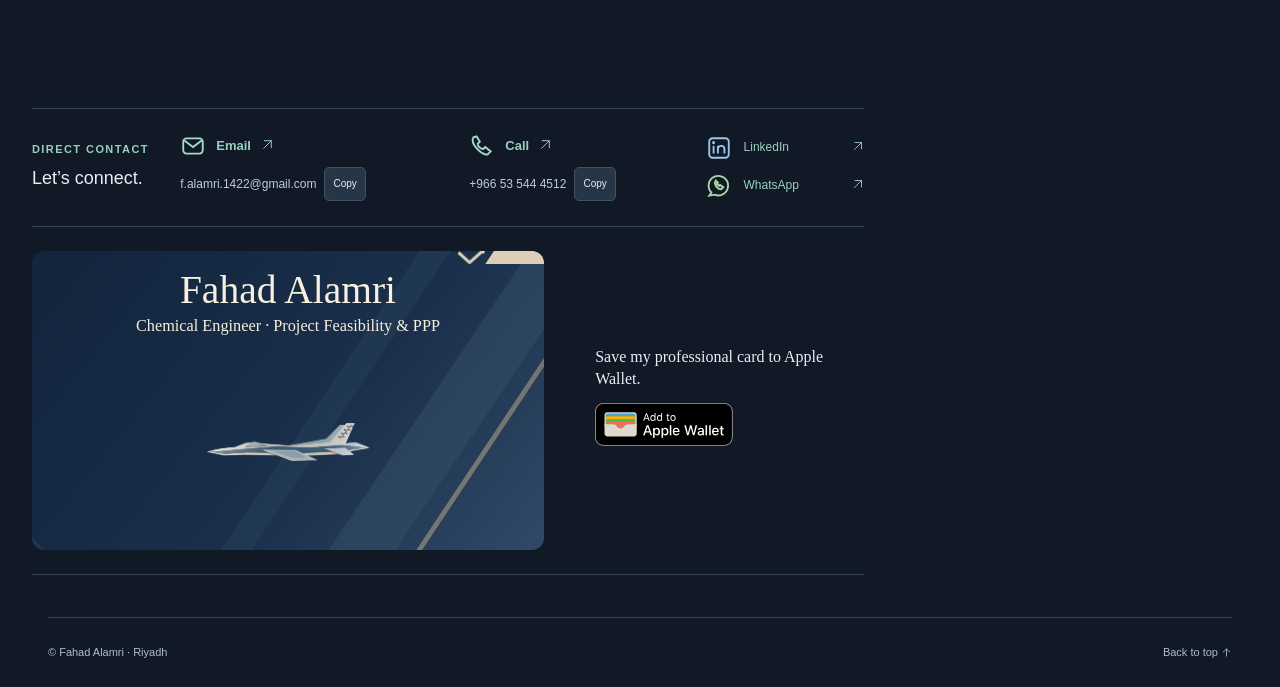
==== commit ba61673e: "Publish the signed F-15 Wallet pass and matching portfolio card" ====
--- a/index.html
+++ b/index.html
@@ -1,6 +1,6 @@
 <!DOCTYPE html>
 
-<html lang="en"><head><script src="./assets/js/site-config.js"></script><meta charset="utf-8"/><meta content="width=device-width,initial-scale=1,viewport-fit=cover" name="viewport"/><meta content="#080f1a" name="theme-color"/><meta content="Fahad Alamri — chemical engineering, water infrastructure, PPP and project feasibility. Explore selected work and interactive case models." name="description"/><title>Fahad Alamri | Portfolio</title><link href="./assets/css/portfolio.css" rel="stylesheet"/><script defer="" src="./assets/js/explorers.js"></script><link href="./assets/css/executive.css" rel="stylesheet"/><script defer="" src="./assets/study/equipment.js"></script><link href="./assets/icons/knight-180.png" rel="apple-touch-icon" sizes="180x180"/><link href="./assets/brand/industry-icon-32.png" rel="icon" sizes="32x32" type="image/png"/><link href="./assets/brand/industry-emblem.svg" rel="icon" sizes="any" type="image/svg+xml"/><link href="./site.webmanifest?v=knight1" rel="manifest"/><meta content="Fahad Alamri" name="apple-mobile-web-app-title"/><meta content="website" property="og:type"/><meta content="Fahad Alamri" property="og:site_name"/><meta content="Engineering, infrastructure &amp; feasibility" property="og:title"/><meta content="Explore Fahad Alamri’s work in water infrastructure, PPP feasibility and Power-to-X through interactive process maps and case models." property="og:description"/><meta content="https://fahad-alamri-e.github.io/F.A-Portfolio/" property="og:url"/><meta content="https://fahad-alamri-e.github.io/F.A-Portfolio/assets/atlas/chess-1024.webp" property="og:image"/><meta content="1024" property="og:image:width"/><meta content="508" property="og:image:height"/><meta content="Chess pieces on a board in midgame" property="og:image:alt"/><meta content="summary_large_image" name="twitter:card"/><meta content="Fahad Alamri · Engineering &amp; Feasibility" name="twitter:title"/><meta content="https://fahad-alamri-e.github.io/F.A-Portfolio/assets/atlas/chess-1024.webp" name="twitter:image"/><link href="./assets/css/motion.css" rel="stylesheet"/><script defer="" src="./assets/atlas/models.js"></script><link rel="stylesheet" href="./assets/atlas/coastal.css"><link rel="stylesheet" href="./assets/study/refined.css?v=industry-brand1"><script defer src="./assets/study/refined.js?v=mobile-pill1"></script><link rel="stylesheet" href="./assets/wallet/card.css?v=four-sectors">
+<html lang="en"><head><script src="./assets/js/site-config.js"></script><meta charset="utf-8"/><meta content="width=device-width,initial-scale=1,viewport-fit=cover" name="viewport"/><meta content="#080f1a" name="theme-color"/><meta content="Fahad Alamri — chemical engineering, water infrastructure, PPP and project feasibility. Explore selected work and interactive case models." name="description"/><title>Fahad Alamri | Portfolio</title><link href="./assets/css/portfolio.css" rel="stylesheet"/><script defer="" src="./assets/js/explorers.js"></script><link href="./assets/css/executive.css" rel="stylesheet"/><script defer="" src="./assets/study/equipment.js"></script><link href="./assets/icons/knight-180.png" rel="apple-touch-icon" sizes="180x180"/><link href="./assets/brand/industry-icon-32.png" rel="icon" sizes="32x32" type="image/png"/><link href="./assets/brand/industry-emblem.svg" rel="icon" sizes="any" type="image/svg+xml"/><link href="./site.webmanifest?v=knight1" rel="manifest"/><meta content="Fahad Alamri" name="apple-mobile-web-app-title"/><meta content="website" property="og:type"/><meta content="Fahad Alamri" property="og:site_name"/><meta content="Engineering, infrastructure &amp; feasibility" property="og:title"/><meta content="Explore Fahad Alamri’s work in water infrastructure, PPP feasibility and Power-to-X through interactive process maps and case models." property="og:description"/><meta content="https://fahad-alamri-e.github.io/F.A-Portfolio/" property="og:url"/><meta content="https://fahad-alamri-e.github.io/F.A-Portfolio/assets/atlas/chess-1024.webp" property="og:image"/><meta content="1024" property="og:image:width"/><meta content="508" property="og:image:height"/><meta content="Chess pieces on a board in midgame" property="og:image:alt"/><meta content="summary_large_image" name="twitter:card"/><meta content="Fahad Alamri · Engineering &amp; Feasibility" name="twitter:title"/><meta content="https://fahad-alamri-e.github.io/F.A-Portfolio/assets/atlas/chess-1024.webp" name="twitter:image"/><link href="./assets/css/motion.css" rel="stylesheet"/><script defer="" src="./assets/atlas/models.js"></script><link rel="stylesheet" href="./assets/atlas/coastal.css"><link rel="stylesheet" href="./assets/study/refined.css?v=industry-brand1"><script defer src="./assets/study/refined.js?v=mobile-pill1"></script><link rel="stylesheet" href="./assets/wallet/card.css?v=f15-74a9a0f8a2c6">
 </head>
 <body id="top"><a class="skip" href="#main">Skip to content</a><div aria-hidden="true" class="scroll-object"><svg viewBox="0 0 300 300"><g fill="none" id="scroll-geometry" stroke="currentColor" stroke-width="1.5"><path d="m150 35 95 55v110l-95 55-95-55V90Zm0 0v110m95-55-95 55-95-55m95 55v110"></path><circle cx="150" cy="145" r="90"></circle><path d="M40 230Q90 60 150 145T260 60"></path></g><text fill="currentColor" font-size="18" id="scroll-equation" x="35" y="285">Σṁin − Σṁout = dM/dt</text></svg></div><header><a aria-label="Fahad Alamri Portfolio, top" class="brand" href="#top"><img class="brand-emblem" src="./assets/brand/industry-emblem.svg" width="38" height="38" alt=""><span>FAHAD ALAMRI <span class="brand-portfolio">Portfolio</span></span></a><button class="mobile-menu" type="button" aria-label="Open menu" aria-expanded="false" aria-controls="portfolio-nav"><svg class="ui-icon icon-menu" aria-hidden="true" focusable="false"><use href="./assets/study/navigation.svg#menu"></use></svg><svg class="ui-icon icon-close" aria-hidden="true" focusable="false"><use href="./assets/study/navigation.svg#close"></use></svg></button><nav id="portfolio-nav" aria-label="Main navigation"><details><summary><svg class="ui-icon icon-chevron" aria-hidden="true" focusable="false"><use href="./assets/study/navigation.svg#chevron"></use></svg>Projects</summary><div><a data-open-project href="#sharakah">Al-Sahil PPP</a><a data-open-project href="#power-to-x">Power-to-X</a></div></details><details><summary><svg class="ui-icon icon-chevron" aria-hidden="true" focusable="false"><use href="./assets/study/navigation.svg#chevron"></use></svg>Experience</summary><div><a href="#action">Action International</a><a href="#wetico">WETICO</a></div></details><a href="#toolkit">Toolkit</a><a href="#contact">Contact</a></nav></header>
 <main id="main"><section class="hero wrap match-hero"><div><p class="eyebrow"><span class="dot"></span> RIYADH, SAUDI ARABIA</p><h1>Fahad<br/><span>Alamri</span></h1><p class="headline">Chemical Engineer | Project Feasibility, PPP &amp; Data Analysis</p><p class="intro">I turn process data into clear project decisions—from water infrastructure to renewable-energy feasibility.</p><a class="button primary" href="#work">Explore selected work <span><svg class="ui-icon icon-right" aria-hidden="true" focusable="false"><use href="./assets/study/navigation.svg#right"></use></svg></span></a></div><aside class="replay"><div id="board" role="img" aria-label="Chess replay"></div><p class="hero-caption">Explore my work in water and energy.</p><div class="playbar"><button id="prev" aria-label="Previous move"><svg class="ui-icon icon-left" aria-hidden="true" focusable="false"><use href="./assets/study/navigation.svg#left"></use></svg></button><button id="toggle">Pause</button><button id="next" aria-label="Next move"><svg class="ui-icon icon-right" aria-hidden="true" focusable="false"><use href="./assets/study/navigation.svg#right"></use></svg></button><output id="notation"></output></div><a class="game-credit" href="https://www.chessworld.net/chessclubs/openingguide/immortal-game.asp">The Immortal Game · London, 1851 <svg class="ui-icon icon-external" aria-hidden="true" focusable="false"><use href="./assets/study/navigation.svg#external"></use></svg></a></aside></section>
@@ -19,9 +19,9 @@
       <h2 id="save-card">Fahad Alamri</h2>
       <p>Chemical Engineer · Project Feasibility &amp; PPP</p>
     </div>
-    <img src="./assets/brand/sector-motif.webp" width="960" height="209" loading="lazy" alt="A twin-tail jet leads into a spiral desalination membrane, a distillation column and a reactor containment dome.">
+    <img src="./assets/brand/f15-relief.webp" width="1100" height="735" loading="lazy" alt="An ivory-and-silver F-15 in relief.">
   </div>
   <div class="wallet-save"><p>Save my professional card to Apple Wallet.</p>
-    <a href="https://fahad-alamri-e.github.io/F.A-Portfolio/assets/wallet/fahad-alamri.pkpass?v=poster-eaac5a4"><img src="./assets/wallet/add-to-apple-wallet.svg" alt="Add to Apple Wallet" width="139" height="44"></a>
+    <a href="./assets/wallet/fahad-alamri.pkpass?v=74a9a0f8a2c6"><img src="./assets/wallet/add-to-apple-wallet.svg" alt="Add to Apple Wallet" width="139" height="44"></a>
   </div>
 </section><p class="sr-only" id="copy-status" role="status"></p></section></main><footer class="wrap"><span>© Fahad Alamri · Riyadh</span><a href="#top">Back to top <svg class="ui-icon icon-up" aria-hidden="true" focusable="false"><use href="./assets/study/navigation.svg#up"></use></svg></a></footer></body></html>
--- a/assets/wallet/card.css
+++ b/assets/wallet/card.css
@@ -10,33 +10,43 @@
 }
 
 .wallet-art {
+  position: relative;
+  container-type: inline-size;
   width: min(100%, 32rem);
-  color: #faf0dd;
+  aspect-ratio: 660 / 386;
+  box-sizing: border-box;
+  overflow: hidden;
+  border-radius: 12px;
+  color: #f7efdf;
   background: #13243a url("../brand/card-diagonals.svg") center / 100% 100% no-repeat;
-  box-sizing: border-box;
-  padding: 0 3% clamp(.65rem, 1.5vw, 1rem);
   text-align: center;
 }
-.wallet-identity {
-  padding: clamp(.85rem, 1.7vw, 1.3rem) 0 .65rem;
+.wallet-art .wallet-identity h2,
+.wallet-art .wallet-identity p {
+  position: absolute;
+  width: 100%;
+  margin: 0;
+  font-family: "Times New Roman", Times, serif;
+  font-weight: 400;
+  line-height: 1.12;
+  letter-spacing: normal;
+  color: inherit;
 }
 .wallet-art .wallet-identity h2 {
-  margin: 0;
-  font: 400 clamp(1.7rem, 4vw, 2.5rem)/1.05 "Times New Roman", Times, serif;
-  letter-spacing: -.025em;
-  color: inherit;
+  top: 5.8%;
+  font-size: 7.72cqw;
 }
 .wallet-art .wallet-identity p {
-  margin: .25rem 0 0;
-  font: 400 clamp(.9rem, 2vw, 1.05rem)/1.25 "Times New Roman", Times, serif;
-  color: inherit;
+  top: 22%;
+  font-size: 3.18cqw;
 }
 .wallet-art img {
-  display: block;
-  width: 69%;
-  height: auto;
-  margin: .3rem auto .55rem;
-
+  position: absolute;
+  left: 18.18%;
+  top: 33.16%;
+  width: 63.64%;
+  height: 59.59%;
+  object-fit: contain;
 }
 .wallet-save { max-width: 15rem; }
 .wallet-save p { font: 400 1rem/1.4 "Times New Roman", Times, serif; margin: 0 0 .75rem; color: var(--ink); }
